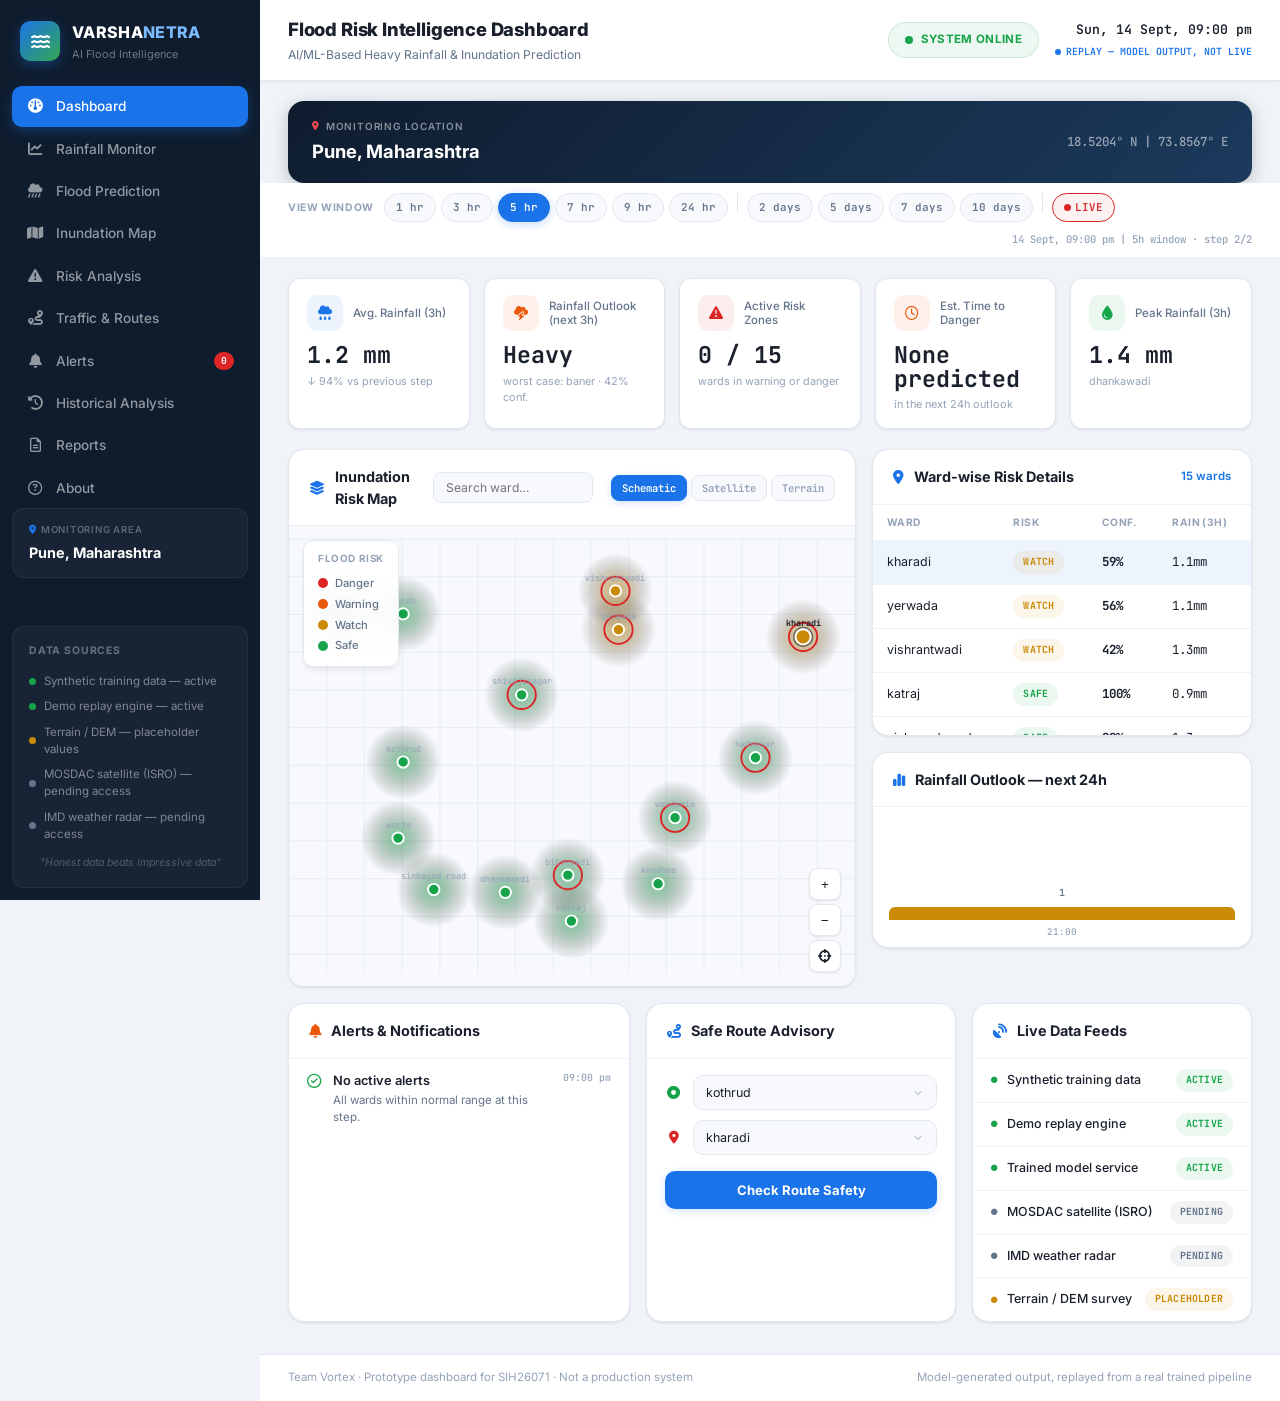
==== dashboard.html @ 1502c4e4 "Initial commit — Varshanetra full prototype - AI/ML flood prediction dashboard for Pune (15 wards) -" ====
<!DOCTYPE html>
<html lang="en">
<head>
<meta charset="UTF-8">
<meta name="viewport" content="width=device-width, initial-scale=1, viewport-fit=cover">
<meta name="description" content="Varshanetra - AI/ML-Based Heavy Rainfall & Inundation Prediction Dashboard for Pune, Maharashtra">
<title>Varshanetra — Flood Risk Intelligence Dashboard</title>
<link rel="preconnect" href="https://fonts.googleapis.com">
<link rel="preconnect" href="https://fonts.gstatic.com" crossorigin>
<link href="https://fonts.googleapis.com/css2?family=Inter:wght@300;400;500;600;700;800&family=JetBrains+Mono:wght@400;500;600;700&display=swap" rel="stylesheet">
<link rel="stylesheet" href="https://cdnjs.cloudflare.com/ajax/libs/font-awesome/6.5.1/css/all.min.css">
<style>
  :root{
    --bg:#F0F4F8;
    --sidebar-bg:#0F1C2E;
    --sidebar-hover:#162A43;
    --sidebar-active:#1A73E8;
    --panel:#FFFFFF;
    --panel-2:#F7F9FC;
    --border:#E2E8F0;
    --border-soft:#EDF2F7;
    --ink:#1A202C;
    --ink-soft:#64748B;
    --ink-dim:#94A3B8;
    --accent:#1A73E8;
    --accent-soft:rgba(26,115,232,.08);
    --accent-glow:rgba(26,115,232,.15);
    --red:#DC2626;
    --red-soft:rgba(220,38,38,.08);
    --orange:#EA580C;
    --orange-soft:rgba(234,88,12,.08);
    --yellow:#CA8A04;
    --yellow-soft:rgba(202,138,4,.08);
    --green:#16A34A;
    --green-soft:rgba(22,163,74,.08);
    --grey:#64748B;
    --grey-soft:rgba(100,116,139,.08);
    --mono:'JetBrains Mono', ui-monospace, monospace;
    --sans:'Inter', -apple-system, BlinkMacSystemFont, 'Segoe UI', sans-serif;
    --radius:12px;
    --radius-lg:16px;
    --shadow-sm:0 1px 3px rgba(0,0,0,.06), 0 1px 2px rgba(0,0,0,.04);
    --shadow:0 4px 6px -1px rgba(0,0,0,.07), 0 2px 4px -2px rgba(0,0,0,.05);
    --shadow-lg:0 10px 25px -3px rgba(0,0,0,.08), 0 4px 10px -4px rgba(0,0,0,.04);
    --transition:all .2s cubic-bezier(.4,0,.2,1);
  }

  *{box-sizing:border-box; margin:0; padding:0;}
  html,body{height:100%;}
  body{
    background:var(--bg); color:var(--ink); font-family:var(--sans);
    -webkit-font-smoothing:antialiased; -moz-osx-font-smoothing:grayscale;
    font-size:14px; line-height:1.5;
  }
  .mono{font-family:var(--mono);}
  a{color:inherit; text-decoration:none;}

  /* ========== LAYOUT ========== */
  .app{display:grid; grid-template-columns:260px 1fr; min-height:100vh;}
  @media(max-width:900px){.app{grid-template-columns:1fr;} #sidebar{display:none;}}

  /* ========== SIDEBAR ========== */
  #sidebar{
    background:var(--sidebar-bg);
    display:flex; flex-direction:column;
    position:sticky; top:0; height:100vh; overflow-y:auto;
    z-index:30;
  }
  #sidebar::-webkit-scrollbar{width:4px;}
  #sidebar::-webkit-scrollbar-thumb{background:rgba(255,255,255,.12); border-radius:4px;}

  .brand{
    display:flex; align-items:center; gap:12px;
    padding:20px 20px 24px;
  }
  .brand .logo{
    width:40px; height:40px; border-radius:10px;
    background:linear-gradient(135deg,#1A73E8 0%,#34A853 100%);
    display:flex; align-items:center; justify-content:center;
    color:#fff; font-size:17px; flex:none;
    box-shadow:0 4px 12px rgba(26,115,232,.35);
  }
  .brand .name{font-weight:800; font-size:1rem; letter-spacing:.02em; color:#fff; text-transform:uppercase;}
  .brand .name span{color:#7ABAFF;}
  .brand .tag{font-size:.68rem; color:rgba(255,255,255,.4); margin-top:2px; font-weight:400;}

  nav.sidenav{display:flex; flex-direction:column; gap:2px; padding:0 12px;}
  nav.sidenav a{
    display:flex; align-items:center; gap:12px;
    padding:10px 14px; border-radius:10px;
    color:rgba(255,255,255,.55); font-size:.85rem; font-weight:500;
    transition:var(--transition); position:relative;
  }
  nav.sidenav a i{width:18px; text-align:center; font-size:.9rem;}
  nav.sidenav a:hover{background:var(--sidebar-hover); color:rgba(255,255,255,.85);}
  nav.sidenav a.active{
    background:var(--sidebar-active); color:#fff;
    box-shadow:0 4px 12px rgba(26,115,232,.3);
  }
  nav.sidenav a .badge{
    margin-left:auto; background:var(--red); color:#fff; font-size:.6rem;
    font-family:var(--mono); font-weight:700;
    padding:2px 7px; border-radius:100px; min-width:20px; text-align:center;
  }

  .side-block{
    margin:auto 12px 12px; padding:16px;
    background:rgba(255,255,255,.04); border:1px solid rgba(255,255,255,.06);
    border-radius:var(--radius);
  }
  .side-block h4{font-size:.65rem; color:rgba(255,255,255,.35); font-weight:700; letter-spacing:.08em; text-transform:uppercase; margin-bottom:10px;}
  .src-row{display:flex; align-items:center; gap:8px; font-size:.72rem; color:rgba(255,255,255,.45); padding:4px 0;}
  .src-row .dot{width:7px; height:7px; border-radius:50%; flex:none;}
  .side-note{font-size:.66rem; color:rgba(255,255,255,.25); text-align:center; padding-top:8px; font-style:italic;}

  .side-location{
    margin:0 12px 16px; padding:14px 16px;
    background:rgba(255,255,255,.04); border:1px solid rgba(255,255,255,.06);
    border-radius:var(--radius);
  }
  .side-location .loc-label{font-size:.6rem; color:rgba(255,255,255,.3); font-weight:600; letter-spacing:.08em; text-transform:uppercase; margin-bottom:4px;}
  .side-location .loc-label i{margin-right:4px; color:var(--sidebar-active);}
  .side-location .loc-city{font-size:.9rem; font-weight:700; color:#fff;}

  /* ========== MAIN ========== */
  main{min-width:0; display:flex; flex-direction:column;}

  header.topbar{
    display:flex; align-items:center; gap:16px;
    padding:16px 28px; background:#fff;
    border-bottom:1px solid var(--border);
    position:sticky; top:0; z-index:20;
    box-shadow:0 1px 3px rgba(0,0,0,.03);
  }
  header.topbar .titles h1{
    font-size:1.15rem; font-weight:800; color:var(--ink);
    letter-spacing:-.01em;
  }
  header.topbar .titles p{font-size:.76rem; color:var(--ink-soft); margin-top:2px; font-weight:400;}
  header.topbar .spacer{flex:1;}

  .system-status{
    display:flex; align-items:center; gap:8px;
    padding:8px 16px; border-radius:100px;
    background:var(--green-soft); border:1px solid rgba(22,163,74,.15);
  }
  .system-status .dot{
    width:8px; height:8px; border-radius:50%; background:var(--green);
    animation:pulse-dot 2s ease-in-out infinite;
  }
  @keyframes pulse-dot{0%,100%{opacity:1; transform:scale(1);} 50%{opacity:.5; transform:scale(.8);}}
  .system-status span{font-size:.72rem; font-weight:700; color:var(--green); letter-spacing:.03em; text-transform:uppercase;}

  .clock-block{text-align:right;}
  .clock-block .date{font-family:var(--mono); font-weight:600; font-size:.82rem; color:var(--ink);}
  .clock-block .replay{
    display:inline-flex; align-items:center; gap:5px;
    font-family:var(--mono); font-size:.62rem;
    color:var(--accent); margin-top:3px; font-weight:600;
  }
  .clock-block .replay .dot{
    width:6px; height:6px; border-radius:50%;
    background:var(--accent); animation:blink 1.4s infinite;
  }
  @keyframes blink{50%{opacity:.25;}}

  /* ========== LOCATION BANNER ========== */
  .location-banner{
    margin:20px 28px 0;
    padding:18px 24px;
    background:linear-gradient(135deg,#0F1C2E 0%,#1B3A5C 100%);
    border-radius:var(--radius-lg);
    display:flex; align-items:center; justify-content:space-between;
    box-shadow:0 4px 16px rgba(15,28,46,.25);
  }
  .location-banner .loc-info .loc-label{
    font-size:.62rem; font-weight:600; color:rgba(255,255,255,.5);
    letter-spacing:.08em; text-transform:uppercase;
    display:flex; align-items:center; gap:6px; margin-bottom:4px;
  }
  .location-banner .loc-info .loc-label i{color:#EF4B4B; font-size:.55rem;}
  .location-banner .loc-city{font-size:1.15rem; font-weight:700; color:#fff;}
  .location-banner .coordinates{
    font-family:var(--mono); font-size:.78rem; font-weight:500;
    color:rgba(255,255,255,.55);
  }

  /* ========== TRANSPORT / TIMESPAN ========== */
  .transport{
    display:flex; align-items:center; gap:10px; flex-wrap:wrap;
    padding:10px 28px; background:#fff;
    border-bottom:1px solid var(--border-soft);
  }
  .ts-label{
    font-size:.65rem; font-weight:700; color:var(--ink-dim);
    text-transform:uppercase; letter-spacing:.06em; white-space:nowrap;
  }
  .ts-pills{
    display:flex; gap:5px; flex-wrap:wrap;
  }
  .ts-pill{
    font-family:var(--mono); font-size:.68rem; font-weight:600;
    padding:5px 11px; border-radius:100px;
    border:1px solid var(--border); background:var(--panel-2);
    color:var(--ink-soft); cursor:pointer; transition:var(--transition);
    white-space:nowrap; user-select:none;
  }
  .ts-pill:hover{border-color:var(--accent); color:var(--accent); background:var(--accent-soft);}
  .ts-pill.active{
    background:var(--accent); color:#fff; border-color:var(--accent);
    box-shadow:0 2px 8px rgba(26,115,232,.28);
  }
  .ts-pill.live-pill{
    border-color:#DC2626; color:#DC2626; background:rgba(220,38,38,.06);
  }
  .ts-pill.live-pill.active{
    background:#DC2626; color:#fff; border-color:#DC2626;
    box-shadow:0 2px 8px rgba(220,38,38,.3);
    animation: live-pulse-btn 1.6s ease-in-out infinite;
  }
  @keyframes live-pulse-btn{
    0%,100%{box-shadow:0 2px 8px rgba(220,38,38,.3);}
    50%{box-shadow:0 2px 16px rgba(220,38,38,.55);}
  }
  .live-dot{
    width:7px; height:7px; border-radius:50%; background:#DC2626;
    display:inline-block; margin-right:4px; flex:none;
    animation:live-blink 1.2s ease-in-out infinite;
  }
  @keyframes live-blink{0%,100%{opacity:1;} 50%{opacity:.3;}}
  .ts-divider{width:1px; height:20px; background:var(--border); flex:none; margin:0 4px;}
  .ts-timestamp{
    margin-left:auto; font-family:var(--mono); font-size:.66rem;
    color:var(--ink-dim); font-weight:500; white-space:nowrap;
  }
  .ts-live-badge{
    display:none; align-items:center; gap:5px;
    font-family:var(--mono); font-size:.64rem; font-weight:700;
    color:#DC2626; background:rgba(220,38,38,.08);
    border:1px solid rgba(220,38,38,.2); border-radius:100px;
    padding:3px 9px; margin-left:6px;
  }
  .ts-live-badge.show{display:flex;}

  /* ========== CONTENT ========== */
  .content{padding:20px 28px 32px;}

  /* ========== STAT CARDS ========== */
  .stats{display:grid; grid-template-columns:repeat(5,1fr); gap:14px; margin-bottom:20px;}
  @media(max-width:1200px){.stats{grid-template-columns:repeat(3,1fr);}}
  @media(max-width:640px){.stats{grid-template-columns:repeat(2,1fr);}}
  .stat-card{
    background:var(--panel); border:1px solid var(--border);
    border-radius:var(--radius); padding:16px 18px;
    box-shadow:var(--shadow-sm);
    transition:var(--transition);
  }
  .stat-card:hover{
    box-shadow:var(--shadow); transform:translateY(-2px);
    border-color:var(--accent-glow);
  }
  .stat-card .top{display:flex; align-items:center; gap:10px; margin-bottom:12px;}
  .stat-card .icon{
    width:36px; height:36px; border-radius:10px;
    display:flex; align-items:center; justify-content:center;
    font-size:.88rem; flex:none;
  }
  .stat-card .label{font-size:.72rem; color:var(--ink-soft); font-weight:500; line-height:1.3;}
  .stat-card .value{font-family:var(--mono); font-size:1.45rem; font-weight:700; line-height:1; color:var(--ink);}
  .stat-card .sub{font-size:.68rem; color:var(--ink-dim); margin-top:6px; font-weight:400;}
  .stat-card .badge{
    display:inline-block; font-family:var(--mono); font-size:.64rem; font-weight:700;
    padding:3px 8px; border-radius:100px; margin-top:7px;
  }

  /* ========== PANELS ========== */
  .panel{
    background:var(--panel); border:1px solid var(--border);
    border-radius:var(--radius-lg); overflow:hidden;
    box-shadow:var(--shadow-sm);
    transition:var(--transition);
  }
  .panel:hover{box-shadow:var(--shadow);}
  .panel-head{
    display:flex; align-items:center; gap:10px;
    padding:16px 20px; border-bottom:1px solid var(--border-soft);
  }
  .panel-head h3{margin:0; font-size:.9rem; font-weight:700; flex:1; color:var(--ink);}
  .panel-head .view-all{font-size:.72rem; color:var(--accent); font-weight:600; cursor:default;}
  .panel-head input.search{
    background:var(--panel-2); border:1px solid var(--border); border-radius:8px;
    color:var(--ink); font-size:.76rem; padding:7px 12px; width:160px;
    font-family:var(--sans); transition:var(--transition);
  }
  .panel-head input.search:focus{outline:none; border-color:var(--accent); box-shadow:0 0 0 3px var(--accent-glow);}
  .maptoggle{display:flex; gap:4px; margin-left:8px;}
  .maptoggle button{
    font-family:var(--mono); font-size:.66rem; font-weight:600;
    background:var(--panel-2); color:var(--ink-dim);
    border:1px solid var(--border); padding:5px 10px; border-radius:8px;
    cursor:default; transition:var(--transition);
  }
  .maptoggle button.active{background:var(--accent); color:#fff; border-color:var(--accent); box-shadow:0 2px 6px rgba(26,115,232,.2);}

  /* ========== MAP ========== */
  .maingrid{display:grid; grid-template-columns:1fr 380px; gap:16px; margin-bottom:16px;}
  @media(max-width:1000px){.maingrid{grid-template-columns:1fr;}}

  #mapWrap{position:relative; height:460px; background:var(--panel-2);}
  #mapSvg{width:100%; height:100%; display:block;}
  .legend{
    position:absolute; left:14px; top:14px;
    background:rgba(255,255,255,.92); backdrop-filter:blur(12px);
    border:1px solid var(--border); border-radius:10px; padding:10px 14px;
    box-shadow:var(--shadow);
  }
  .legend .lt{font-size:.62rem; color:var(--ink-dim); margin-bottom:7px; font-weight:700; letter-spacing:.06em; text-transform:uppercase;}
  .legend .li{display:flex; align-items:center; gap:7px; font-size:.7rem; color:var(--ink-soft); padding:2px 0; font-weight:500;}
  .legend .sw{width:10px; height:10px; border-radius:50%; flex:none;}
  .mapctrls{position:absolute; right:14px; bottom:14px; display:flex; flex-direction:column; gap:4px;}
  .mapctrls button{
    width:32px; height:32px; background:var(--panel); border:1px solid var(--border);
    color:var(--ink); border-radius:8px; cursor:pointer; font-size:.85rem;
    box-shadow:var(--shadow-sm); transition:var(--transition);
  }
  .mapctrls button:hover{border-color:var(--accent); color:var(--accent);}

  .ward-dot{cursor:pointer;}
  .ward-label{font-family:var(--mono); font-size:9px; fill:var(--ink-dim); pointer-events:none;}
  .ward-label.selected{fill:var(--ink); font-weight:700;}
  .pulse{animation:pulse-ring 1.7s ease-out infinite;}
  @keyframes pulse-ring{0%{opacity:.5; r:15;} 100%{opacity:0; r:28;}}
  .match-ring{fill:none; stroke:var(--ink); stroke-width:1.5; opacity:0;}
  .match-ring.show{opacity:.6;}

  /* ========== RIGHT COLUMN ========== */
  .rightcol{display:flex; flex-direction:column; gap:16px;}
  table.zones{width:100%; border-collapse:collapse; font-size:.78rem;}
  table.zones th{
    text-align:left; padding:10px 14px; font-size:.64rem; color:var(--ink-dim);
    font-weight:700; letter-spacing:.04em; text-transform:uppercase;
    border-bottom:1px solid var(--border-soft); position:sticky; top:0; background:var(--panel);
  }
  table.zones td{padding:10px 14px; border-bottom:1px solid var(--border-soft); vertical-align:middle;}
  table.zones tr:last-child td{border-bottom:none;}
  table.zones tr{cursor:pointer; transition:var(--transition);}
  table.zones tr:hover td{background:var(--panel-2);}
  table.zones tr.selected td{background:var(--accent-soft);}
  .zones-scroll{max-height:230px; overflow-y:auto;}
  .risk-pct{font-family:var(--mono); font-weight:700;}
  .status-badge{
    font-family:var(--mono); font-size:.62rem; font-weight:700;
    padding:4px 10px; border-radius:100px; display:inline-block;
    text-transform:uppercase; letter-spacing:.02em;
  }

  /* ========== BAR CHART ========== */
  .bars{display:flex; align-items:flex-end; gap:10px; height:140px; padding:16px 16px 8px;}
  .bar-col{flex:1; display:flex; flex-direction:column; align-items:center; gap:6px; height:100%; justify-content:flex-end;}
  .bar-col .val{font-family:var(--mono); font-size:.62rem; color:var(--ink-soft); font-weight:600;}
  .bar-col .bar{width:100%; border-radius:6px 6px 0 0; min-height:4px; transition:height .4s cubic-bezier(.4,0,.2,1);}
  .bar-col .t{font-family:var(--mono); font-size:.58rem; color:var(--ink-dim); font-weight:500;}

  /* ========== BOTTOM GRID ========== */
  .bottomgrid{display:grid; grid-template-columns:1.1fr 1fr 0.9fr; gap:16px;}
  @media(max-width:1000px){.bottomgrid{grid-template-columns:1fr;}}

  .alert-item{
    display:flex; gap:12px; padding:12px 18px;
    border-bottom:1px solid var(--border-soft);
    transition:var(--transition);
  }
  .alert-item:last-child{border-bottom:none;}
  .alert-item:hover{background:var(--panel-2);}
  .alert-item i{margin-top:3px; font-size:.9rem;}
  .alert-item .txt b{display:block; font-size:.8rem; margin-bottom:2px; font-weight:600; color:var(--ink);}
  .alert-item .txt p{margin:0; font-size:.72rem; color:var(--ink-soft);}
  .alert-item .time{margin-left:auto; font-family:var(--mono); font-size:.62rem; color:var(--ink-dim); white-space:nowrap; font-weight:500;}

  .route-body{padding:16px 18px;}
  .route-row{display:flex; align-items:center; gap:10px; margin-bottom:10px;}
  .route-row i{width:18px; text-align:center; font-size:.82rem;}
  .route-row select{
    flex:1; background:var(--panel-2); border:1px solid var(--border);
    color:var(--ink); padding:9px 12px; border-radius:10px; font-size:.78rem;
    font-family:var(--sans); transition:var(--transition);
    appearance:none; cursor:pointer;
    background-image:url("data:image/svg+xml,%3Csvg xmlns='http://www.w3.org/2000/svg' width='12' height='12' viewBox='0 0 24 24' fill='none' stroke='%2394A3B8' stroke-width='2' stroke-linecap='round' stroke-linejoin='round'%3E%3Cpath d='M6 9l6 6 6-6'/%3E%3C/svg%3E");
    background-repeat:no-repeat; background-position:right 12px center;
    padding-right:32px;
  }
  .route-row select:focus{outline:none; border-color:var(--accent); box-shadow:0 0 0 3px var(--accent-glow);}

  #routeBtn, #routeBtn2{
    width:100%; background:var(--accent); border:none; color:#fff;
    font-weight:700; font-size:.82rem; font-family:var(--sans);
    padding:11px; border-radius:10px; cursor:pointer; margin-top:6px;
    transition:var(--transition);
    box-shadow:0 2px 8px rgba(26,115,232,.2);
  }
  #routeBtn:hover, #routeBtn2:hover{filter:brightness(1.08); transform:translateY(-1px); box-shadow:0 4px 12px rgba(26,115,232,.3);}
  #routeResult, #routeResult2{
    margin-top:12px; font-size:.74rem; color:var(--ink-soft);
    background:var(--panel-2); border:1px solid var(--border-soft);
    border-radius:10px; padding:12px 14px; line-height:1.6; display:none;
  }

  .feed-row{
    display:flex; align-items:center; gap:10px;
    padding:10px 18px; border-bottom:1px solid var(--border-soft);
    font-size:.78rem; transition:var(--transition);
  }
  .feed-row:last-child{border-bottom:none;}
  .feed-row:hover{background:var(--panel-2);}
  .feed-row .name{flex:1; font-weight:500; color:var(--ink);}
  .feed-status{
    font-family:var(--mono); font-size:.62rem; font-weight:700;
    padding:4px 10px; border-radius:100px; text-transform:uppercase;
    letter-spacing:.02em;
  }

  /* ========== FOOTER ========== */
  footer{
    padding:14px 28px; border-top:1px solid var(--border);
    font-size:.72rem; color:var(--ink-dim); background:#fff;
    display:flex; justify-content:space-between; flex-wrap:wrap; gap:8px;
    font-weight:400;
  }

  /* ========== PRINT ========== */
  @media print{
    #sidebar, header.topbar, .transport, footer, .location-banner{display:none !important;}
    .app{display:block;}
    .view{display:none !important;}
    #view-reports{display:block !important;}
    body{background:#fff; color:#000;}
    .panel{box-shadow:none; border:1px solid #ddd;}
  }

  /* ========== SCROLLBAR ========== */
  ::-webkit-scrollbar{width:6px; height:6px;}
  ::-webkit-scrollbar-track{background:transparent;}
  ::-webkit-scrollbar-thumb{background:var(--border); border-radius:3px;}
  ::-webkit-scrollbar-thumb:hover{background:var(--ink-dim);}

  /* ========== ANIMATIONS ========== */
  @keyframes fadeIn{from{opacity:0; transform:translateY(8px);} to{opacity:1; transform:translateY(0);}}
  .view{animation:fadeIn .3s ease-out;}
</style>
</head>
<body>

<div class="app">
  <aside id="sidebar">
    <div class="brand">
      <div class="logo"><i class="fa-solid fa-water"></i></div>
      <div>
        <div class="name">VARSHA<span>NETRA</span></div>
        <div class="tag">AI Flood Intelligence</div>
      </div>
    </div>

    <nav class="sidenav" id="sidenav">
      <a class="active" href="#" data-view="dashboard"><i class="fa-solid fa-gauge"></i>Dashboard</a>
      <a href="#" data-view="realtime"><i class="fa-solid fa-chart-line"></i>Rainfall Monitor</a>
      <a href="#" data-view="forecast"><i class="fa-solid fa-cloud-showers-heavy"></i>Flood Prediction</a>
      <a href="#" data-view="map"><i class="fa-solid fa-map"></i>Inundation Map</a>
      <a href="#" data-view="risk"><i class="fa-solid fa-triangle-exclamation"></i>Risk Analysis</a>
      <a href="#" data-view="routes"><i class="fa-solid fa-route"></i>Traffic & Routes</a>
      <a href="#" data-view="alerts"><i class="fa-solid fa-bell"></i>Alerts<span class="badge" id="navAlertCount">0</span></a>
      <a href="#" data-view="historical"><i class="fa-solid fa-clock-rotate-left"></i>Historical Analysis</a>
      <a href="#" data-view="reports"><i class="fa-regular fa-file-lines"></i>Reports</a>
      <a href="#" data-view="about"><i class="fa-regular fa-circle-question"></i>About</a>
    </nav>

    <div class="side-location">
      <div class="loc-label"><i class="fa-solid fa-location-dot"></i>Monitoring Area</div>
      <div class="loc-city">Pune, Maharashtra</div>
    </div>

    <div class="side-block">
      <h4>Data Sources</h4>
      <div class="src-row"><span class="dot" style="background:var(--green)"></span>Synthetic training data — active</div>
      <div class="src-row"><span class="dot" style="background:var(--green)"></span>Demo replay engine — active</div>
      <div class="src-row"><span class="dot" style="background:var(--yellow)"></span>Terrain / DEM — placeholder values</div>
      <div class="src-row"><span class="dot" style="background:var(--grey)"></span>MOSDAC satellite (ISRO) — pending access</div>
      <div class="src-row"><span class="dot" style="background:var(--grey)"></span>IMD weather radar — pending access</div>
      <div class="side-note">"Honest data beats impressive data"</div>
    </div>
  </aside>

  <main>
    <header class="topbar">
      <div class="titles">
        <h1>Flood Risk Intelligence Dashboard</h1>
        <p>AI/ML-Based Heavy Rainfall & Inundation Prediction</p>
      </div>
      <div class="spacer"></div>
      <div class="system-status">
        <div class="dot"></div>
        <span>System Online</span>
      </div>
      <div class="clock-block">
        <div class="date mono" id="clockDate">—</div>
        <div class="replay"><span class="dot"></span>REPLAY — MODEL OUTPUT, NOT LIVE</div>
      </div>
    </header>

    <div class="location-banner">
      <div class="loc-info">
        <div class="loc-label"><i class="fa-solid fa-location-dot"></i>Monitoring Location</div>
        <div class="loc-city">Pune, Maharashtra</div>
      </div>
      <div class="coordinates">18.5204° N  |  73.8567° E</div>
    </div>

    <div class="transport">
      <span class="ts-label">View Window</span>
      <div class="ts-pills">
        <span class="ts-pill" data-span="1h">1 hr</span>
        <span class="ts-pill" data-span="3h">3 hr</span>
        <span class="ts-pill active" data-span="5h">5 hr</span>
        <span class="ts-pill" data-span="7h">7 hr</span>
        <span class="ts-pill" data-span="9h">9 hr</span>
        <span class="ts-pill" data-span="24h">24 hr</span>
        <span class="ts-divider"></span>
        <span class="ts-pill" data-span="2d">2 days</span>
        <span class="ts-pill" data-span="5d">5 days</span>
        <span class="ts-pill" data-span="7d">7 days</span>
        <span class="ts-pill" data-span="10d">10 days</span>
        <span class="ts-divider"></span>
        <span class="ts-pill live-pill" data-span="live"><span class="live-dot"></span>LIVE</span>
      </div>
      <span class="ts-live-badge" id="liveBadge"><span class="live-dot"></span>LIVE</span>
      <span class="ts-timestamp" id="stepLabel">—</span>
    </div>

    <div class="content">

      <div class="view" id="view-dashboard">
      <div class="stats" id="statCards"></div>

      <div class="maingrid">
        <div class="panel">
          <div class="panel-head">
            <i class="fa-solid fa-layer-group" style="color:var(--accent)"></i>
            <h3>Inundation Risk Map</h3>
            <input class="search" id="wardSearch" placeholder="Search ward…">
            <div class="maptoggle">
              <button class="active">Schematic</button>
              <button title="Needs live map tiles — not available offline">Satellite</button>
              <button title="Needs live map tiles — not available offline">Terrain</button>
            </div>
          </div>
          <div id="mapWrap">
            <svg id="mapSvg" viewBox="0 0 600 460" xmlns="http://www.w3.org/2000/svg"></svg>
            <div class="legend">
              <div class="lt">Flood Risk</div>
              <div class="li"><span class="sw" style="background:var(--red)"></span>Danger</div>
              <div class="li"><span class="sw" style="background:var(--orange)"></span>Warning</div>
              <div class="li"><span class="sw" style="background:var(--yellow)"></span>Watch</div>
              <div class="li"><span class="sw" style="background:var(--green)"></span>Safe</div>
            </div>
            <div class="mapctrls">
              <button id="zoomIn">+</button>
              <button id="zoomOut">−</button>
              <button id="zoomReset"><i class="fa-solid fa-crosshairs"></i></button>
            </div>
          </div>
        </div>

        <div class="rightcol">
          <div class="panel">
            <div class="panel-head">
              <i class="fa-solid fa-location-dot" style="color:var(--accent)"></i>
              <h3>Ward-wise Risk Details</h3>
              <span class="view-all">15 wards</span>
            </div>
            <div class="zones-scroll">
              <table class="zones">
                <thead><tr><th>Ward</th><th>Risk</th><th>Conf.</th><th>Rain (3h)</th></tr></thead>
                <tbody id="zoneRows"></tbody>
              </table>
            </div>
          </div>

          <div class="panel">
            <div class="panel-head">
              <i class="fa-solid fa-chart-simple" style="color:var(--accent)"></i>
              <h3>Rainfall Outlook — next 24h</h3>
            </div>
            <div class="bars" id="barsChart"></div>
          </div>
        </div>
      </div>

      <div class="bottomgrid">
        <div class="panel">
          <div class="panel-head">
            <i class="fa-solid fa-bell" style="color:var(--orange)"></i>
            <h3>Alerts & Notifications</h3>
          </div>
          <div id="alertsList"></div>
        </div>

        <div class="panel">
          <div class="panel-head">
            <i class="fa-solid fa-route" style="color:var(--accent)"></i>
            <h3>Safe Route Advisory</h3>
          </div>
          <div class="route-body">
            <div class="route-row"><i class="fa-solid fa-circle-dot" style="color:var(--green)"></i><select id="fromWard"></select></div>
            <div class="route-row"><i class="fa-solid fa-location-dot" style="color:var(--red)"></i><select id="toWard"></select></div>
            <button id="routeBtn" type="button">Check Route Safety</button>
            <div id="routeResult"></div>
          </div>
        </div>

        <div class="panel">
          <div class="panel-head">
            <i class="fa-solid fa-satellite-dish" style="color:var(--accent)"></i>
            <h3>Live Data Feeds</h3>
          </div>
          <div id="feedsList"></div>
        </div>
      </div>
      </div><!-- /view-dashboard -->

      <div class="view" id="view-realtime" style="display:none">
        <div class="panel">
          <div class="panel-head"><i class="fa-solid fa-chart-line" style="color:var(--accent)"></i><h3>Real-time Data Feed — all wards, current step</h3></div>
          <div class="zones-scroll" style="max-height:none">
            <table class="zones" id="realtimeTable">
              <thead><tr>
                <th>Ward</th><th>Rain (3h)</th><th>Rain outlook</th><th>Conf.</th>
                <th>Flood risk</th><th>Conf.</th><th>Elev. (m)</th><th>Slope (°)</th><th>Drainage</th><th>Dist. river (km)</th>
              </tr></thead>
              <tbody id="realtimeRows"></tbody>
            </table>
          </div>
        </div>

        <!-- ===== FLOOD RISK LEGEND ===== -->
        <div class="panel" style="margin-top:16px;">
          <div class="panel-head">
            <i class="fa-solid fa-circle-info" style="color:var(--accent)"></i>
            <h3>Flood Risk Level Guide</h3>
            <span style="margin-left:auto; font-size:.7rem; color:var(--ink-dim); font-weight:400;">What each status means &amp; what action to take</span>
          </div>
          <div style="display:grid; grid-template-columns:repeat(auto-fill,minmax(220px,1fr)); gap:0; border-top:1px solid var(--border-soft);">

            <!-- SAFE -->
            <div style="padding:18px 20px; border-right:1px solid var(--border-soft); border-bottom:1px solid var(--border-soft); position:relative; overflow:hidden;">
              <div style="position:absolute;top:0;left:0;width:4px;height:100%;background:#16A34A;"></div>
              <div style="display:flex;align-items:center;gap:10px;margin-bottom:10px;">
                <div style="width:36px;height:36px;border-radius:10px;background:rgba(22,163,74,.1);display:flex;align-items:center;justify-content:center;flex:none;">
                  <i class="fa-solid fa-shield-halved" style="color:#16A34A;font-size:.9rem;"></i>
                </div>
                <span class="status-badge" style="background:rgba(22,163,74,.12);color:#16A34A;font-size:.72rem;">SAFE</span>
              </div>
              <div style="font-size:.82rem;font-weight:700;color:var(--ink);margin-bottom:5px;">No Flood Risk</div>
              <div style="font-size:.74rem;color:var(--ink-soft);line-height:1.6;margin-bottom:8px;">Rainfall within normal limits. Soil drainage and river levels stable. No inundation expected in this ward.</div>
              <div style="font-size:.7rem;font-weight:600;color:#16A34A;"><i class="fa-solid fa-check-circle" style="margin-right:4px;"></i>No action needed — monitor conditions normally.</div>
            </div>

            <!-- WATCH -->
            <div style="padding:18px 20px; border-right:1px solid var(--border-soft); border-bottom:1px solid var(--border-soft); position:relative; overflow:hidden;">
              <div style="position:absolute;top:0;left:0;width:4px;height:100%;background:#CA8A04;"></div>
              <div style="display:flex;align-items:center;gap:10px;margin-bottom:10px;">
                <div style="width:36px;height:36px;border-radius:10px;background:rgba(202,138,4,.1);display:flex;align-items:center;justify-content:center;flex:none;">
                  <i class="fa-solid fa-eye" style="color:#CA8A04;font-size:.9rem;"></i>
                </div>
                <span class="status-badge" style="background:rgba(202,138,4,.12);color:#CA8A04;font-size:.72rem;">WATCH</span>
              </div>
              <div style="font-size:.82rem;font-weight:700;color:var(--ink);margin-bottom:5px;">Elevated Monitoring</div>
              <div style="font-size:.74rem;color:var(--ink-soft);line-height:1.6;margin-bottom:8px;">Rainfall rising above seasonal norms. Low-lying areas or wards near rivers may see surface waterlogging if rain continues.</div>
              <div style="font-size:.7rem;font-weight:600;color:#CA8A04;"><i class="fa-solid fa-binoculars" style="margin-right:4px;"></i>Stay alert — avoid travel near streams or drains.</div>
            </div>

            <!-- WARNING -->
            <div style="padding:18px 20px; border-right:1px solid var(--border-soft); border-bottom:1px solid var(--border-soft); position:relative; overflow:hidden;">
              <div style="position:absolute;top:0;left:0;width:4px;height:100%;background:#EA580C;"></div>
              <div style="display:flex;align-items:center;gap:10px;margin-bottom:10px;">
                <div style="width:36px;height:36px;border-radius:10px;background:rgba(234,88,12,.1);display:flex;align-items:center;justify-content:center;flex:none;">
                  <i class="fa-solid fa-triangle-exclamation" style="color:#EA580C;font-size:.9rem;"></i>
                </div>
                <span class="status-badge" style="background:rgba(234,88,12,.12);color:#EA580C;font-size:.72rem;">WARNING</span>
              </div>
              <div style="font-size:.82rem;font-weight:700;color:var(--ink);margin-bottom:5px;">High Flood Probability</div>
              <div style="font-size:.74rem;color:var(--ink-soft);line-height:1.6;margin-bottom:8px;">Model predicts significant inundation risk. Drainage likely overwhelmed. Roads and ground-floor structures could flood within hours.</div>
              <div style="font-size:.7rem;font-weight:600;color:#EA580C;"><i class="fa-solid fa-person-running" style="margin-right:4px;"></i>Take precautions — move vehicles, avoid flood-prone roads.</div>
            </div>

            <!-- DANGER -->
            <div style="padding:18px 20px; border-bottom:1px solid var(--border-soft); position:relative; overflow:hidden;">
              <div style="position:absolute;top:0;left:0;width:4px;height:100%;background:#DC2626;"></div>
              <div style="display:flex;align-items:center;gap:10px;margin-bottom:10px;">
                <div style="width:36px;height:36px;border-radius:10px;background:rgba(220,38,38,.1);display:flex;align-items:center;justify-content:center;flex:none;">
                  <i class="fa-solid fa-circle-radiation" style="color:#DC2626;font-size:.9rem;"></i>
                </div>
                <span class="status-badge" style="background:rgba(220,38,38,.12);color:#DC2626;font-size:.72rem;">DANGER</span>
              </div>
              <div style="font-size:.82rem;font-weight:700;color:var(--ink);margin-bottom:5px;">Severe Inundation Imminent</div>
              <div style="font-size:.74rem;color:var(--ink-soft);line-height:1.6;margin-bottom:8px;">Critical flood risk detected. Major inundation predicted. Life and property at immediate risk. Emergency response activation recommended.</div>
              <div style="font-size:.7rem;font-weight:600;color:#DC2626;"><i class="fa-solid fa-siren-on" style="margin-right:4px;"></i>Evacuate low-lying areas — follow NDRF / civic authority guidance.</div>
            </div>

          </div>
          <div style="padding:12px 20px;background:var(--panel-2);border-top:1px solid var(--border-soft);display:flex;align-items:flex-start;gap:10px;font-size:.71rem;color:var(--ink-dim);">
            <i class="fa-solid fa-robot" style="color:var(--accent);font-size:.85rem;margin-top:2px;flex:none;"></i>
            <span><b style="color:var(--ink-soft);">Risk levels are AI/ML model predictions</b> trained on synthetic rainfall + terrain data for Pune's 15 wards. Confidence scores (%) indicate model certainty. Approximate thresholds: <b style="color:#16A34A;">Safe</b> &lt;15 mm/3h &nbsp;·&nbsp; <b style="color:#CA8A04;">Watch</b> 15–35 mm &nbsp;·&nbsp; <b style="color:#EA580C;">Warning</b> 35–65 mm &nbsp;·&nbsp; <b style="color:#DC2626;">Danger</b> &gt;65 mm accumulated rainfall in the 3-hour window.</span>
          </div>
        </div>
        <!-- ===== /FLOOD RISK LEGEND ===== -->

      </div><!-- /view-realtime -->


      <div class="view" id="view-forecast" style="display:none">
        <div class="panel">
          <div class="panel-head"><i class="fa-solid fa-cloud-showers-heavy" style="color:var(--accent)"></i><h3>Rainfall Forecast — full 10-day replay window, all wards</h3></div>
          <div id="forecastGrid" style="display:grid; grid-template-columns:repeat(auto-fill,minmax(200px,1fr)); gap:1px; background:var(--border-soft)"></div>
        </div>
      </div>

      <div class="view" id="view-map" style="display:none">
        <div class="panel">
          <div class="panel-head">
            <i class="fa-solid fa-map" style="color:var(--accent)"></i><h3>Inundation Map — full view</h3>
            <div class="maptoggle">
              <button class="active" id="mapModeRisk">Current Risk</button>
              <button id="mapModeVuln">Terrain Vulnerability</button>
            </div>
          </div>
          <div id="mapWrap2" style="position:relative; height:560px; background:var(--panel-2)">
            <svg id="mapSvg2" viewBox="0 0 600 460" xmlns="http://www.w3.org/2000/svg"></svg>
            <div class="legend" id="legend2">
              <div class="lt">Flood Risk</div>
              <div class="li"><span class="sw" style="background:var(--red)"></span>Danger</div>
              <div class="li"><span class="sw" style="background:var(--orange)"></span>Warning</div>
              <div class="li"><span class="sw" style="background:var(--yellow)"></span>Watch</div>
              <div class="li"><span class="sw" style="background:var(--green)"></span>Safe</div>
            </div>
          </div>
        </div>
      </div>

      <div class="view" id="view-risk" style="display:none">
        <div class="maingrid" style="grid-template-columns:1fr 1fr">
          <div class="panel">
            <div class="panel-head"><i class="fa-solid fa-gauge-high" style="color:var(--accent)"></i><h3>Model Performance</h3></div>
            <div style="padding:16px"><table class="zones" id="metricsTable"></table></div>
          </div>
          <div class="panel">
            <div class="panel-head"><i class="fa-solid fa-flask" style="color:var(--accent)"></i><h3>Ablation Study — raw vs. engineered features</h3></div>
            <div style="padding:16px; font-size:.8rem; color:var(--ink-soft); line-height:1.7" id="ablationBox"></div>
          </div>
        </div>
        <div class="panel" style="margin-top:16px">
          <div class="panel-head"><i class="fa-solid fa-chart-bar" style="color:var(--accent)"></i><h3>Feature Importance (Random Forest, flood-risk model)</h3></div>
          <div style="padding:18px" id="importanceChart"></div>
        </div>
      </div>

      <div class="view" id="view-routes" style="display:none">
        <div class="maingrid" style="grid-template-columns:1fr 380px">
          <div class="panel">
            <div class="panel-head"><i class="fa-solid fa-list-ol" style="color:var(--accent)"></i><h3>Wards ranked by current risk</h3></div>
            <table class="zones" id="routeRankTable">
              <thead><tr><th>#</th><th>Ward</th><th>Risk</th><th>Conf.</th></tr></thead>
              <tbody id="routeRankRows"></tbody>
            </table>
          </div>
          <div class="panel">
            <div class="panel-head"><i class="fa-solid fa-route" style="color:var(--accent)"></i><h3>Route Safety Advisory</h3></div>
            <div class="route-body">
              <div class="route-row"><i class="fa-solid fa-circle-dot" style="color:var(--green)"></i><select id="fromWard2"></select></div>
              <div class="route-row"><i class="fa-solid fa-location-dot" style="color:var(--red)"></i><select id="toWard2"></select></div>
              <button id="routeBtn2" type="button">Check Route Safety</button>
              <div id="routeResult2"></div>
            </div>
          </div>
        </div>
      </div>

      <div class="view" id="view-alerts" style="display:none">
        <div class="panel">
          <div class="panel-head"><i class="fa-solid fa-bell" style="color:var(--orange)"></i><h3>Full Alert Log — entire replay window</h3><span class="view-all" id="alertLogCount"></span></div>
          <div id="fullAlertsList" style="max-height:520px; overflow-y:auto"></div>
        </div>
      </div>

      <div class="view" id="view-historical" style="display:none">
        <div class="maingrid" style="grid-template-columns:1.3fr 1fr">
          <div class="panel">
            <div class="panel-head"><i class="fa-solid fa-clock-rotate-left" style="color:var(--accent)"></i><h3>Ward flood-risk frequency — full training data (3 monsoon seasons)</h3></div>
            <div style="padding:18px" id="historicalChart"></div>
          </div>
          <div class="panel">
            <div class="panel-head"><i class="fa-solid fa-database" style="color:var(--accent)"></i><h3>Training data summary</h3></div>
            <div style="padding:16px; font-size:.8rem; color:var(--ink-soft); line-height:1.9" id="historicalStats"></div>
          </div>
        </div>
      </div>

      <div class="view" id="view-reports" style="display:none">
        <div class="panel" id="reportPanel">
          <div class="panel-head">
            <i class="fa-regular fa-file-lines" style="color:var(--accent)"></i><h3>Project Report Summary</h3>
            <button onclick="window.print()" style="font-family:var(--sans); font-size:.72rem; font-weight:600; background:var(--accent); color:#fff; border:none; padding:7px 14px; border-radius:8px; cursor:pointer; transition:var(--transition)">
              <i class="fa-solid fa-print"></i> Print / Save PDF
            </button>
          </div>
          <div style="padding:20px; font-size:.84rem; line-height:1.8; color:var(--ink-soft)" id="reportBody"></div>
        </div>
      </div>

      <div class="view" id="view-about" style="display:none">
        <div class="panel">
          <div class="panel-head"><i class="fa-regular fa-circle-question" style="color:var(--accent)"></i><h3>About Varshanetra</h3></div>
          <div style="padding:20px; font-size:.84rem; line-height:1.85; color:var(--ink-soft)">
            <p><b style="color:var(--ink)">Team Vortex</b> · Problem Statement SIH26071 · Theme: Disaster Management · Smart India Hackathon 2026</p>
            <p><b style="color:var(--ink)">What it does:</b> predicts short-horizon rainfall severity and ward-level flood risk for Pune from rainfall history and terrain, and surfaces which factors are driving each prediction.</p>
            <p><b style="color:var(--ink)">Tech stack:</b> Python, scikit-learn (Random Forest), gradient-boosted trees (XGBoost, or a sklearn fallback where unavailable), permutation-importance/SHAP-style explainability, FastAPI backend, PostgreSQL+PostGIS design target, React/Leaflet-class frontend.</p>
            <p><b style="color:var(--ink)">Current status, plainly:</b> trained and evaluated on a physically-motivated synthetic dataset, not yet on real IMD/MOSDAC history — that access is pending. Terrain values per ward are plausible placeholders, not a real DEM extract. Every view in this dashboard is running genuine model output; none of the numbers are hand-typed, but the data feeding the model is not yet the real thing.</p>
            <p><b style="color:var(--ink)">This dashboard:</b> replays a real trained model across a fixed demo window rather than a live feed, since a live MOSDAC/IMD connection isn't available yet. Swapping in a live feed later only touches one function — see the project README.</p>
          </div>
        </div>
      </div>

    </div>

    <footer>
      <span>Team Vortex · Prototype dashboard for SIH26071 · Not a production system</span>
      <span>Model-generated output, replayed from a real trained pipeline</span>
    </footer>
  </main>
</div>

<script>
const RAW = {"generated_window": {"start": "2025-09-05 00:00:00", "end": "2025-09-14 21:00:00"}, "wards": [{"ward": "kothrud", "lat": 18.5074, "lon": 73.8077, "elevation_m": 585, "slope_deg": 3.2, "dist_river_km": 2.8, "drainage_quality": 0.62}, {"ward": "shivajinagar", "lat": 18.5308, "lon": 73.8475, "elevation_m": 561, "slope_deg": 1.1, "dist_river_km": 0.6, "drainage_quality": 0.55}, {"ward": "hadapsar", "lat": 18.5089, "lon": 73.926, "elevation_m": 552, "slope_deg": 0.8, "dist_river_km": 1.4, "drainage_quality": 0.41}, {"ward": "kondhwa", "lat": 18.465, "lon": 73.8933, "elevation_m": 570, "slope_deg": 1.6, "dist_river_km": 2.1, "drainage_quality": 0.48}, {"ward": "yerwada", "lat": 18.5535, "lon": 73.88, "elevation_m": 549, "slope_deg": 0.6, "dist_river_km": 0.3, "drainage_quality": 0.58}, {"ward": "aundh", "lat": 18.559, "lon": 73.8077, "elevation_m": 564, "slope_deg": 1.9, "dist_river_km": 1.8, "drainage_quality": 0.66}, {"ward": "baner", "lat": 18.559, "lon": 73.7868, "elevation_m": 592, "slope_deg": 2.7, "dist_river_km": 3.4, "drainage_quality": 0.7}, {"ward": "katraj", "lat": 18.452, "lon": 73.8642, "elevation_m": 611, "slope_deg": 4.1, "dist_river_km": 4.6, "drainage_quality": 0.57}, {"ward": "warje", "lat": 18.4809, "lon": 73.806, "elevation_m": 578, "slope_deg": 2.4, "dist_river_km": 1.1, "drainage_quality": 0.51}, {"ward": "dhankawadi", "lat": 18.462, "lon": 73.842, "elevation_m": 596, "slope_deg": 3.0, "dist_river_km": 3.0, "drainage_quality": 0.53}, {"ward": "bibvewadi", "lat": 18.468, "lon": 73.863, "elevation_m": 567, "slope_deg": 1.3, "dist_river_km": 2.4, "drainage_quality": 0.39}, {"ward": "wanowrie", "lat": 18.488, "lon": 73.899, "elevation_m": 558, "slope_deg": 1.0, "dist_river_km": 1.9, "drainage_quality": 0.44}, {"ward": "vishrantwadi", "lat": 18.567, "lon": 73.879, "elevation_m": 545, "slope_deg": 0.5, "dist_river_km": 0.4, "drainage_quality": 0.35}, {"ward": "sinhagad_road", "lat": 18.463, "lon": 73.818, "elevation_m": 602, "slope_deg": 3.6, "dist_river_km": 3.9, "drainage_quality": 0.6}, {"ward": "kharadi", "lat": 18.551, "lon": 73.942, "elevation_m": 540, "slope_deg": 0.4, "dist_river_km": 0.2, "drainage_quality": 0.32}], "predictions": [{"ward": "kothrud", "timestamp": "2025-09-05T00:00:00", "rain_mm_actual": 26.3, "rainfall_category": "heavy", "rainfall_confidence": 0.514, "flood_risk": "safe", "flood_confidence": 0.938, "actual_flood_label": "safe", "why": [{"feature": "runoff_pressure", "effect": "raises"}, {"feature": "river_pressure", "effect": "raises"}, {"feature": "rain24_anomaly", "effect": "lowers"}]}, {"ward": "kothrud", "timestamp": "2025-09-05T03:00:00", "rain_mm_actual": 7.5, "rainfall_category": "heavy", "rainfall_confidence": 0.773, "flood_risk": "safe", "flood_confidence": 0.924, "actual_flood_label": "safe", "why": [{"feature": "rain24_anomaly", "effect": "lowers"}, {"feature": "river_pressure", "effect": "raises"}, {"feature": "runoff_pressure", "effect": "raises"}]}, {"ward": "kothrud", "timestamp": "2025-09-05T06:00:00", "rain_mm_actual": 40.6, "rainfall_category": "extreme", "rainfall_confidence": 0.362, "flood_risk": "safe", "flood_confidence": 0.69, "actual_flood_label": "watch", "why": [{"feature": "river_pressure", "effect": "raises"}, {"feature": "rain24_anomaly", "effect": "lowers"}, {"feature": "rain_3h", "effect": "lowers"}]}, {"ward": "kothrud", "timestamp": "2025-09-05T09:00:00", "rain_mm_actual": 18.9, "rainfall_category": "extreme", "rainfall_confidence": 0.64, "flood_risk": "watch", "flood_confidence": 0.611, "actual_flood_label": "watch", "why": [{"feature": "runoff_pressure", "effect": "raises"}, {"feature": "rain24_anomaly", "effect": "lowers"}, {"feature": "river_pressure", "effect": "raises"}]}, {"ward": "kothrud", "timestamp": "2025-09-05T12:00:00", "rain_mm_actual": 2.7, "rainfall_category": "heavy", "rainfall_confidence": 0.638, "flood_risk": "safe", "flood_confidence": 0.949, "actual_flood_label": "safe", "why": [{"feature": "runoff_pressure", "effect": "raises"}, {"feature": "rain24_anomaly", "effect": "lowers"}, {"feature": "river_pressure", "effect": "raises"}]}, {"ward": "kothrud", "timestamp": "2025-09-05T15:00:00", "rain_mm_actual": 0.0, "rainfall_category": "light", "rainfall_confidence": 0.605, "flood_risk": "safe", "flood_confidence": 0.877, "actual_flood_label": "safe", "why": [{"feature": "runoff_pressure", "effect": "raises"}, {"feature": "rain24_anomaly", "effect": "lowers"}, {"feature": "river_pressure", "effect": "raises"}]}, {"ward": "kothrud", "timestamp": "2025-09-05T18:00:00", "rain_mm_actual": 0.0, "rainfall_category": "light", "rainfall_confidence": 0.562, "flood_risk": "safe", "flood_confidence": 0.981, "actual_flood_label": "safe", "why": [{"feature": "runoff_pressure", "effect": "raises"}, {"feature": "river_pressure", "effect": "raises"}, {"feature": "elevation_m", "effect": "raises"}]}, {"ward": "kothrud", "timestamp": "2025-09-05T21:00:00", "rain_mm_actual": 0.0, "rainfall_category": "light", "rainfall_confidence": 0.529, "flood_risk": "safe", "flood_confidence": 0.976, "actual_flood_label": "safe", "why": [{"feature": "runoff_pressure", "effect": "raises"}, {"feature": "rain24_anomaly", "effect": "lowers"}, {"feature": "river_pressure", "effect": "raises"}]}, {"ward": "kothrud", "timestamp": "2025-09-06T00:00:00", "rain_mm_actual": 44.5, "rainfall_category": "light", "rainfall_confidence": 0.531, "flood_risk": "watch", "flood_confidence": 0.649, "actual_flood_label": "safe", "why": [{"feature": "runoff_pressure", "effect": "raises"}, {"feature": "rain_3h", "effect": "raises"}, {"feature": "rain24_anomaly", "effect": "raises"}]}, {"ward": "kothrud", "timestamp": "2025-09-06T03:00:00", "rain_mm_actual": 0.0, "rainfall_category": "light", "rainfall_confidence": 0.558, "flood_risk": "safe", "flood_confidence": 0.769, "actual_flood_label": "safe", "why": [{"feature": "runoff_pressure", "effect": "raises"}, {"feature": "river_pressure", "effect": "raises"}, {"feature": "rain_3h", "effect": "raises"}]}, {"ward": "kothrud", "timestamp": "2025-09-06T06:00:00", "rain_mm_actual": 0.0, "rainfall_category": "light", "rainfall_confidence": 0.73, "flood_risk": "safe", "flood_confidence": 0.985, "actual_flood_label": "safe", "why": [{"feature": "runoff_pressure", "effect": "raises"}, {"feature": "river_pressure", "effect": "raises"}, {"feature": "rain24_anomaly", "effect": "lowers"}]}, {"ward": "kothrud", "timestamp": "2025-09-06T09:00:00", "rain_mm_actual": 0.0, "rainfall_category": "light", "rainfall_confidence": 0.63, "flood_risk": "safe", "flood_confidence": 0.981, "actual_flood_label": "safe", "why": [{"feature": "runoff_pressure", "effect": "raises"}, {"feature": "river_pressure", "effect": "raises"}, {"feature": "rain24_anomaly", "effect": "lowers"}]}, {"ward": "kothrud", "timestamp": "2025-09-06T12:00:00", "rain_mm_actual": 0.0, "rainfall_category": "light", "rainfall_confidence": 0.702, "flood_risk": "safe", "flood_confidence": 0.987, "actual_flood_label": "safe", "why": [{"feature": "runoff_pressure", "effect": "raises"}, {"feature": "river_pressure", "effect": "raises"}, {"feature": "elevation_m", "effect": "raises"}]}, {"ward": "kothrud", "timestamp": "2025-09-06T15:00:00", "rain_mm_actual": 0.0, "rainfall_category": "light", "rainfall_confidence": 0.497, "flood_risk": "safe", "flood_confidence": 0.983, "actual_flood_label": "safe", "why": [{"feature": "runoff_pressure", "effect": "raises"}, {"feature": "river_pressure", "effect": "raises"}, {"feature": "rain24_anomaly", "effect": "lowers"}]}, {"ward": "kothrud", "timestamp": "2025-09-06T18:00:00", "rain_mm_actual": 0.0, "rainfall_category": "light", "rainfall_confidence": 0.529, "flood_risk": "safe", "flood_confidence": 0.985, "actual_flood_label": "safe", "why": [{"feature": "runoff_pressure", "effect": "raises"}, {"feature": "river_pressure", "effect": "raises"}, {"feature": "elevation_m", "effect": "raises"}]}, {"ward": "kothrud", "timestamp": "2025-09-06T21:00:00", "rain_mm_actual": 0.0, "rainfall_category": "light", "rainfall_confidence": 0.559, "flood_risk": "safe", "flood_confidence": 0.99, "actual_flood_label": "watch", "why": [{"feature": "runoff_pressure", "effect": "raises"}, {"feature": "river_pressure", "effect": "raises"}, {"feature": "elevation_m", "effect": "raises"}]}, {"ward": "kothrud", "timestamp": "2025-09-07T00:00:00", "rain_mm_actual": 77.3, "rainfall_category": "extreme", "rainfall_confidence": 0.737, "flood_risk": "watch", "flood_confidence": 0.819, "actual_flood_label": "watch", "why": [{"feature": "runoff_pressure", "effect": "raises"}, {"feature": "rain24_anomaly", "effect": "lowers"}, {"feature": "river_pressure", "effect": "raises"}]}, {"ward": "kothrud", "timestamp": "2025-09-07T03:00:00", "rain_mm_actual": 62.4, "rainfall_category": "heavy", "rainfall_confidence": 0.489, "flood_risk": "warning", "flood_confidence": 0.676, "actual_flood_label": "watch", "why": [{"feature": "river_pressure", "effect": "lowers"}, {"feature": "runoff_pressure", "effect": "raises"}, {"feature": "rain_6h", "effect": "raises"}]}, {"ward": "kothrud", "timestamp": "2025-09-07T06:00:00", "rain_mm_actual": 16.0, "rainfall_category": "extreme", "rainfall_confidence": 0.392, "flood_risk": "watch", "flood_confidence": 0.924, "actual_flood_label": "warning", "why": [{"feature": "river_pressure", "effect": "raises"}, {"feature": "rain24_anomaly", "effect": "lowers"}, {"feature": "runoff_pressure", "effect": "raises"}]}, {"ward": "kothrud", "timestamp": "2025-09-07T09:00:00", "rain_mm_actual": 103.9, "rainfall_category": "extreme", "rainfall_confidence": 0.922, "flood_risk": "warning", "flood_confidence": 0.877, "actual_flood_label": "warning", "why": [{"feature": "runoff_pressure", "effect": "raises"}, {"feature": "rain_6h", "effect": "raises"}, {"feature": "rain24_anomaly", "effect": "raises"}]}, {"ward": "kothrud", "timestamp": "2025-09-07T12:00:00", "rain_mm_actual": 60.0, "rainfall_category": "extreme", "rainfall_confidence": 0.949, "flood_risk": "warning", "flood_confidence": 0.981, "actual_flood_label": "warning", "why": [{"feature": "runoff_pressure", "effect": "raises"}, {"feature": "river_pressure", "effect": "raises"}, {"feature": "rain_6h", "effect": "raises"}]}, {"ward": "kothrud", "timestamp": "2025-09-07T15:00:00", "rain_mm_actual": 66.0, "rainfall_category": "extreme", "rainfall_confidence": 0.961, "flood_risk": "warning", "flood_confidence": 0.932, "actual_flood_label": "warning", "why": [{"feature": "river_pressure", "effect": "raises"}, {"feature": "rain24_anomaly", "effect": "raises"}, {"feature": "rain_6h", "effect": "raises"}]}, {"ward": "kothrud", "timestamp": "2025-09-07T18:00:00", "rain_mm_actual": 101.6, "rainfall_category": "extreme", "rainfall_confidence": 0.593, "flood_risk": "warning", "flood_confidence": 0.946, "actual_flood_label": "warning", "why": [{"feature": "river_pressure", "effect": "raises"}, {"feature": "runoff_pressure", "effect": "raises"}, {"feature": "rain24_anomaly", "effect": "raises"}]}, {"ward": "kothrud", "timestamp": "2025-09-07T21:00:00", "rain_mm_actual": 19.9, "rainfall_category": "light", "rainfall_confidence": 0.34, "flood_risk": "warning", "flood_confidence": 0.954, "actual_flood_label": "danger", "why": [{"feature": "river_pressure", "effect": "raises"}, {"feature": "rain_6h", "effect": "raises"}, {"feature": "rain_24h", "effect": "raises"}]}, {"ward": "kothrud", "timestamp": "2025-09-08T00:00:00", "rain_mm_actual": 159.9, "rainfall_category": "extreme", "rainfall_confidence": 0.919, "flood_risk": "danger", "flood_confidence": 0.859, "actual_flood_label": "danger", "why": [{"feature": "rain_24h", "effect": "raises"}, {"feature": "river_pressure", "effect": "raises"}, {"feature": "rain_6h", "effect": "raises"}]}, {"ward": "kothrud", "timestamp": "2025-09-08T03:00:00", "rain_mm_actual": 121.8, "rainfall_category": "extreme", "rainfall_confidence": 0.757, "flood_risk": "danger", "flood_confidence": 0.983, "actual_flood_label": "danger", "why": [{"feature": "rain_24h", "effect": "raises"}, {"feature": "rain24_anomaly", "effect": "raises"}, {"feature": "runoff_pressure", "effect": "raises"}]}, {"ward": "kothrud", "timestamp": "2025-09-08T06:00:00", "rain_mm_actual": 53.3, "rainfall_category": "extreme", "rainfall_confidence": 0.857, "flood_risk": "danger", "flood_confidence": 0.561, "actual_flood_label": "danger", "why": [{"feature": "rain_24h", "effect": "raises"}, {"feature": "river_pressure", "effect": "raises"}, {"feature": "rain_6h", "effect": "raises"}]}, {"ward": "kothrud", "timestamp": "2025-09-08T09:00:00", "rain_mm_actual": 67.5, "rainfall_category": "extreme", "rainfall_confidence": 0.697, "flood_risk": "warning", "flood_confidence": 0.832, "actual_flood_label": "warning", "why": [{"feature": "river_pressure", "effect": "raises"}, {"feature": "rain_24h", "effect": "raises"}, {"feature": "rain24_anomaly", "effect": "raises"}]}, {"ward": "kothrud", "timestamp": "2025-09-08T12:00:00", "rain_mm_actual": 46.9, "rainfall_category": "extreme", "rainfall_confidence": 0.755, "flood_risk": "warning", "flood_confidence": 0.976, "actual_flood_label": "warning", "why": [{"feature": "river_pressure", "effect": "raises"}, {"feature": "rain_24h", "effect": "raises"}, {"feature": "rain_6h", "effect": "raises"}]}, {"ward": "kothrud", "timestamp": "2025-09-08T15:00:00", "rain_mm_actual": 32.2, "rainfall_category": "extreme", "rainfall_confidence": 0.825, "flood_risk": "warning", "flood_confidence": 0.908, "actual_flood_label": "warning", "why": [{"feature": "river_pressure", "effect": "raises"}, {"feature": "rain_24h", "effect": "raises"}, {"feature": "rain_6h", "effect": "raises"}]}, {"ward": "kothrud", "timestamp": "2025-09-08T18:00:00", "rain_mm_actual": 11.5, "rainfall_category": "heavy", "rainfall_confidence": 0.631, "flood_risk": "warning", "flood_confidence": 0.542, "actual_flood_label": "warning", "why": [{"feature": "river_pressure", "effect": "raises"}, {"feature": "rain_24h", "effect": "raises"}, {"feature": "runoff_pressure", "effect": "lowers"}]}, {"ward": "kothrud", "timestamp": "2025-09-08T21:00:00", "rain_mm_actual": 58.9, "rainfall_category": "heavy", "rainfall_confidence": 0.509, "flood_risk": "warning", "flood_confidence": 0.936, "actual_flood_label": "warning", "why": [{"feature": "river_pressure", "effect": "raises"}, {"feature": "rain_24h", "effect": "raises"}, {"feature": "rain_6h", "effect": "raises"}]}, {"ward": "kothrud", "timestamp": "2025-09-09T00:00:00", "rain_mm_actual": 53.7, "rainfall_category": "extreme", "rainfall_confidence": 0.769, "flood_risk": "warning", "flood_confidence": 0.917, "actual_flood_label": "danger", "why": [{"feature": "river_pressure", "effect": "raises"}, {"feature": "rain_24h", "effect": "raises"}, {"feature": "rain_6h", "effect": "raises"}]}, {"ward": "kothrud", "timestamp": "2025-09-09T03:00:00", "rain_mm_actual": 147.8, "rainfall_category": "extreme", "rainfall_confidence": 0.62, "flood_risk": "danger", "flood_confidence": 0.668, "actual_flood_label": "danger", "why": [{"feature": "rain24_anomaly", "effect": "raises"}, {"feature": "rain_24h", "effect": "raises"}, {"feature": "rain_6h", "effect": "raises"}]}, {"ward": "kothrud", "timestamp": "2025-09-09T06:00:00", "rain_mm_actual": 102.5, "rainfall_category": "extreme", "rainfall_confidence": 0.781, "flood_risk": "danger", "flood_confidence": 0.8, "actual_flood_label": "danger", "why": [{"feature": "rain_24h", "effect": "raises"}, {"feature": "rain24_anomaly", "effect": "raises"}, {"feature": "rain_6h", "effect": "raises"}]}, {"ward": "kothrud", "timestamp": "2025-09-09T09:00:00", "rain_mm_actual": 2.2, "rainfall_category": "light", "rainfall_confidence": 0.983, "flood_risk": "warning", "flood_confidence": 0.961, "actual_flood_label": "warning", "why": [{"feature": "river_pressure", "effect": "raises"}, {"feature": "rain_6h", "effect": "raises"}, {"feature": "rain_24h", "effect": "raises"}]}, {"ward": "kothrud", "timestamp": "2025-09-09T12:00:00", "rain_mm_actual": 55.8, "rainfall_category": "heavy", "rainfall_confidence": 0.594, "flood_risk": "warning", "flood_confidence": 0.783, "actual_flood_label": "warning", "why": [{"feature": "river_pressure", "effect": "raises"}, {"feature": "rain_24h", "effect": "raises"}, {"feature": "runoff_pressure", "effect": "lowers"}]}, {"ward": "kothrud", "timestamp": "2025-09-09T15:00:00", "rain_mm_actual": 65.6, "rainfall_category": "extreme", "rainfall_confidence": 0.808, "flood_risk": "warning", "flood_confidence": 0.86, "actual_flood_label": "warning", "why": [{"feature": "river_pressure", "effect": "raises"}, {"feature": "rain_6h", "effect": "raises"}, {"feature": "rain_24h", "effect": "raises"}]}, {"ward": "kothrud", "timestamp": "2025-09-09T18:00:00", "rain_mm_actual": 45.3, "rainfall_category": "extreme", "rainfall_confidence": 0.693, "flood_risk": "warning", "flood_confidence": 0.951, "actual_flood_label": "warning", "why": [{"feature": "river_pressure", "effect": "raises"}, {"feature": "rain_24h", "effect": "raises"}, {"feature": "rain_6h", "effect": "raises"}]}, {"ward": "kothrud", "timestamp": "2025-09-09T21:00:00", "rain_mm_actual": 50.5, "rainfall_category": "extreme", "rainfall_confidence": 0.868, "flood_risk": "warning", "flood_confidence": 0.899, "actual_flood_label": "warning", "why": [{"feature": "river_pressure", "effect": "raises"}, {"feature": "rain_6h", "effect": "raises"}, {"feature": "rain_24h", "effect": "raises"}]}, {"ward": "kothrud", "timestamp": "2025-09-10T00:00:00", "rain_mm_actual": 67.9, "rainfall_category": "extreme", "rainfall_confidence": 0.72, "flood_risk": "warning", "flood_confidence": 0.901, "actual_flood_label": "warning", "why": [{"feature": "river_pressure", "effect": "raises"}, {"feature": "rain_6h", "effect": "raises"}, {"feature": "runoff_pressure", "effect": "raises"}]}, {"ward": "kothrud", "timestamp": "2025-09-10T03:00:00", "rain_mm_actual": 27.2, "rainfall_category": "extreme", "rainfall_confidence": 0.435, "flood_risk": "warning", "flood_confidence": 0.858, "actual_flood_label": "warning", "why": [{"feature": "river_pressure", "effect": "raises"}, {"feature": "rain_6h", "effect": "raises"}, {"feature": "rain_24h", "effect": "raises"}]}, {"ward": "kothrud", "timestamp": "2025-09-10T06:00:00", "rain_mm_actual": 33.7, "rainfall_category": "extreme", "rainfall_confidence": 0.68, "flood_risk": "warning", "flood_confidence": 0.575, "actual_flood_label": "warning", "why": [{"feature": "river_pressure", "effect": "raises"}, {"feature": "rain_24h", "effect": "raises"}, {"feature": "runoff_pressure", "effect": "lowers"}]}, {"ward": "kothrud", "timestamp": "2025-09-10T09:00:00", "rain_mm_actual": 55.8, "rainfall_category": "extreme", "rainfall_confidence": 0.604, "flood_risk": "warning", "flood_confidence": 0.911, "actual_flood_label": "danger", "why": [{"feature": "river_pressure", "effect": "raises"}, {"feature": "rain_24h", "effect": "raises"}, {"feature": "rain_6h", "effect": "raises"}]}, {"ward": "kothrud", "timestamp": "2025-09-10T12:00:00", "rain_mm_actual": 151.7, "rainfall_category": "extreme", "rainfall_confidence": 0.714, "flood_risk": "danger", "flood_confidence": 0.509, "actual_flood_label": "danger", "why": [{"feature": "rain_24h", "effect": "raises"}, {"feature": "rain_6h", "effect": "raises"}, {"feature": "rain_3h", "effect": "raises"}]}, {"ward": "kothrud", "timestamp": "2025-09-10T15:00:00", "rain_mm_actual": 48.5, "rainfall_category": "extreme", "rainfall_confidence": 0.792, "flood_risk": "warning", "flood_confidence": 0.932, "actual_flood_label": "warning", "why": [{"feature": "runoff_pressure", "effect": "raises"}, {"feature": "river_pressure", "effect": "raises"}, {"feature": "rain24_anomaly", "effect": "raises"}]}, {"ward": "kothrud", "timestamp": "2025-09-10T18:00:00", "rain_mm_actual": 45.4, "rainfall_category": "extreme", "rainfall_confidence": 0.765, "flood_risk": "warning", "flood_confidence": 0.936, "actual_flood_label": "warning", "why": [{"feature": "river_pressure", "effect": "raises"}, {"feature": "rain_24h", "effect": "raises"}, {"feature": "rain_6h", "effect": "raises"}]}, {"ward": "kothrud", "timestamp": "2025-09-10T21:00:00", "rain_mm_actual": 25.7, "rainfall_category": "extreme", "rainfall_confidence": 0.54, "flood_risk": "warning", "flood_confidence": 0.642, "actual_flood_label": "warning", "why": [{"feature": "river_pressure", "effect": "raises"}, {"feature": "rain_24h", "effect": "raises"}, {"feature": "rain_6h", "effect": "raises"}]}, {"ward": "kothrud", "timestamp": "2025-09-11T00:00:00", "rain_mm_actual": 26.4, "rainfall_category": "extreme", "rainfall_confidence": 0.458, "flood_risk": "warning", "flood_confidence": 0.722, "actual_flood_label": "warning", "why": [{"feature": "rain_24h", "effect": "raises"}, {"feature": "river_pressure", "effect": "raises"}, {"feature": "runoff_pressure", "effect": "lowers"}]}, {"ward": "kothrud", "timestamp": "2025-09-11T03:00:00", "rain_mm_actual": 22.1, "rainfall_category": "extreme", "rainfall_confidence": 0.414, "flood_risk": "warning", "flood_confidence": 0.547, "actual_flood_label": "warning", "why": [{"feature": "rain_24h", "effect": "raises"}, {"feature": "river_pressure", "effect": "raises"}, {"feature": "runoff_pressure", "effect": "lowers"}]}, {"ward": "kothrud", "timestamp": "2025-09-11T06:00:00", "rain_mm_actual": 32.3, "rainfall_category": "moderate", "rainfall_confidence": 0.397, "flood_risk": "warning", "flood_confidence": 0.645, "actual_flood_label": "warning", "why": [{"feature": "river_pressure", "effect": "raises"}, {"feature": "rain_24h", "effect": "raises"}, {"feature": "runoff_pressure", "effect": "lowers"}]}, {"ward": "kothrud", "timestamp": "2025-09-11T09:00:00", "rain_mm_actual": 10.0, "rainfall_category": "heavy", "rainfall_confidence": 0.705, "flood_risk": "watch", "flood_confidence": 0.814, "actual_flood_label": "watch", "why": [{"feature": "river_pressure", "effect": "raises"}, {"feature": "rain24_anomaly", "effect": "raises"}, {"feature": "rain_24h", "effect": "lowers"}]}, {"ward": "kothrud", "timestamp": "2025-09-11T12:00:00", "rain_mm_actual": 21.1, "rainfall_category": "moderate", "rainfall_confidence": 0.379, "flood_risk": "watch", "flood_confidence": 0.768, "actual_flood_label": "watch", "why": [{"feature": "river_pressure", "effect": "raises"}, {"feature": "rain24_anomaly", "effect": "raises"}, {"feature": "rain_24h", "effect": "raises"}]}, {"ward": "kothrud", "timestamp": "2025-09-11T15:00:00", "rain_mm_actual": 0.0, "rainfall_category": "light", "rainfall_confidence": 0.563, "flood_risk": "safe", "flood_confidence": 0.932, "actual_flood_label": "safe", "why": [{"feature": "runoff_pressure", "effect": "raises"}, {"feature": "rain_3h", "effect": "raises"}, {"feature": "rain_24h", "effect": "lowers"}]}, {"ward": "kothrud", "timestamp": "2025-09-11T18:00:00", "rain_mm_actual": 0.0, "rainfall_category": "light", "rainfall_confidence": 0.468, "flood_risk": "safe", "flood_confidence": 0.965, "actual_flood_label": "safe", "why": [{"feature": "runoff_pressure", "effect": "raises"}, {"feature": "rain_3h", "effect": "raises"}, {"feature": "elevation_m", "effect": "raises"}]}, {"ward": "kothrud", "timestamp": "2025-09-11T21:00:00", "rain_mm_actual": 0.0, "rainfall_category": "light", "rainfall_confidence": 0.401, "flood_risk": "safe", "flood_confidence": 0.968, "actual_flood_label": "safe", "why": [{"feature": "runoff_pressure", "effect": "raises"}, {"feature": "rain_3h", "effect": "raises"}, {"feature": "rain24_anomaly", "effect": "lowers"}]}, {"ward": "kothrud", "timestamp": "2025-09-12T00:00:00", "rain_mm_actual": 0.0, "rainfall_category": "light", "rainfall_confidence": 0.504, "flood_risk": "safe", "flood_confidence": 0.972, "actual_flood_label": "safe", "why": [{"feature": "runoff_pressure", "effect": "raises"}, {"feature": "river_pressure", "effect": "raises"}, {"feature": "rain24_anomaly", "effect": "lowers"}]}, {"ward": "kothrud", "timestamp": "2025-09-12T03:00:00", "rain_mm_actual": 0.0, "rainfall_category": "light", "rainfall_confidence": 0.539, "flood_risk": "safe", "flood_confidence": 0.989, "actual_flood_label": "safe", "why": [{"feature": "runoff_pressure", "effect": "raises"}, {"feature": "river_pressure", "effect": "raises"}, {"feature": "rain24_anomaly", "effect": "lowers"}]}, {"ward": "kothrud", "timestamp": "2025-09-12T06:00:00", "rain_mm_actual": 0.0, "rainfall_category": "light", "rainfall_confidence": 0.552, "flood_risk": "safe", "flood_confidence": 0.985, "actual_flood_label": "safe", "why": [{"feature": "runoff_pressure", "effect": "raises"}, {"feature": "river_pressure", "effect": "raises"}, {"feature": "rain24_anomaly", "effect": "lowers"}]}, {"ward": "kothrud", "timestamp": "2025-09-12T09:00:00", "rain_mm_actual": 17.0, "rainfall_category": "moderate", "rainfall_confidence": 0.393, "flood_risk": "safe", "flood_confidence": 0.963, "actual_flood_label": "safe", "why": [{"feature": "runoff_pressure", "effect": "raises"}, {"feature": "river_pressure", "effect": "raises"}, {"feature": "elevation_m", "effect": "raises"}]}, {"ward": "kothrud", "timestamp": "2025-09-12T12:00:00", "rain_mm_actual": 0.0, "rainfall_category": "light", "rainfall_confidence": 0.577, "flood_risk": "safe", "flood_confidence": 0.982, "actual_flood_label": "safe", "why": [{"feature": "rain24_anomaly", "effect": "lowers"}, {"feature": "river_pressure", "effect": "raises"}, {"feature": "runoff_pressure", "effect": "raises"}]}, {"ward": "kothrud", "timestamp": "2025-09-12T15:00:00", "rain_mm_actual": 12.3, "rainfall_category": "heavy", "rainfall_confidence": 0.535, "flood_risk": "safe", "flood_confidence": 0.95, "actual_flood_label": "safe", "why": [{"feature": "runoff_pressure", "effect": "raises"}, {"feature": "river_pressure", "effect": "raises"}, {"feature": "rain24_anomaly", "effect": "lowers"}]}, {"ward": "kothrud", "timestamp": "2025-09-12T18:00:00", "rain_mm_actual": 0.0, "rainfall_category": "light", "rainfall_confidence": 0.502, "flood_risk": "safe", "flood_confidence": 0.982, "actual_flood_label": "safe", "why": [{"feature": "runoff_pressure", "effect": "raises"}, {"feature": "river_pressure", "effect": "raises"}, {"feature": "rain24_anomaly", "effect": "lowers"}]}, {"ward": "kothrud", "timestamp": "2025-09-12T21:00:00", "rain_mm_actual": 43.0, "rainfall_category": "heavy", "rainfall_confidence": 0.321, "flood_risk": "safe", "flood_confidence": 0.702, "actual_flood_label": "safe", "why": [{"feature": "river_pressure", "effect": "raises"}, {"feature": "rain24_anomaly", "effect": "lowers"}, {"feature": "runoff_pressure", "effect": "raises"}]}, {"ward": "kothrud", "timestamp": "2025-09-13T00:00:00", "rain_mm_actual": 0.0, "rainfall_category": "light", "rainfall_confidence": 0.502, "flood_risk": "safe", "flood_confidence": 0.912, "actual_flood_label": "safe", "why": [{"feature": "river_pressure", "effect": "raises"}, {"feature": "rain24_anomaly", "effect": "lowers"}, {"feature": "runoff_pressure", "effect": "raises"}]}, {"ward": "kothrud", "timestamp": "2025-09-13T03:00:00", "rain_mm_actual": 0.0, "rainfall_category": "light", "rainfall_confidence": 0.616, "flood_risk": "safe", "flood_confidence": 0.975, "actual_flood_label": "safe", "why": [{"feature": "runoff_pressure", "effect": "raises"}, {"feature": "rain24_anomaly", "effect": "lowers"}, {"feature": "river_pressure", "effect": "raises"}]}, {"ward": "kothrud", "timestamp": "2025-09-13T06:00:00", "rain_mm_actual": 0.0, "rainfall_category": "light", "rainfall_confidence": 0.506, "flood_risk": "safe", "flood_confidence": 0.986, "actual_flood_label": "safe", "why": [{"feature": "runoff_pressure", "effect": "raises"}, {"feature": "river_pressure", "effect": "raises"}, {"feature": "elevation_m", "effect": "raises"}]}, {"ward": "kothrud", "timestamp": "2025-09-13T09:00:00", "rain_mm_actual": 13.6, "rainfall_category": "heavy", "rainfall_confidence": 0.569, "flood_risk": "safe", "flood_confidence": 0.831, "actual_flood_label": "safe", "why": [{"feature": "runoff_pressure", "effect": "raises"}, {"feature": "rain24_anomaly", "effect": "lowers"}, {"feature": "river_pressure", "effect": "raises"}]}, {"ward": "kothrud", "timestamp": "2025-09-13T12:00:00", "rain_mm_actual": 0.0, "rainfall_category": "light", "rainfall_confidence": 0.578, "flood_risk": "safe", "flood_confidence": 0.993, "actual_flood_label": "safe", "why": [{"feature": "runoff_pressure", "effect": "raises"}, {"feature": "river_pressure", "effect": "raises"}, {"feature": "rain_3h", "effect": "raises"}]}, {"ward": "kothrud", "timestamp": "2025-09-13T15:00:00", "rain_mm_actual": 0.0, "rainfall_category": "light", "rainfall_confidence": 0.507, "flood_risk": "safe", "flood_confidence": 0.987, "actual_flood_label": "safe", "why": [{"feature": "runoff_pressure", "effect": "raises"}, {"feature": "river_pressure", "effect": "raises"}, {"feature": "rain24_anomaly", "effect": "lowers"}]}, {"ward": "kothrud", "timestamp": "2025-09-13T18:00:00", "rain_mm_actual": 0.0, "rainfall_category": "light", "rainfall_confidence": 0.537, "flood_risk": "safe", "flood_confidence": 0.989, "actual_flood_label": "safe", "why": [{"feature": "runoff_pressure", "effect": "raises"}, {"feature": "river_pressure", "effect": "raises"}, {"feature": "elevation_m", "effect": "raises"}]}, {"ward": "kothrud", "timestamp": "2025-09-13T21:00:00", "rain_mm_actual": 0.0, "rainfall_category": "light", "rainfall_confidence": 0.613, "flood_risk": "safe", "flood_confidence": 0.966, "actual_flood_label": "safe", "why": [{"feature": "runoff_pressure", "effect": "raises"}, {"feature": "river_pressure", "effect": "raises"}, {"feature": "rain_3h", "effect": "raises"}]}, {"ward": "kothrud", "timestamp": "2025-09-14T00:00:00", "rain_mm_actual": 0.0, "rainfall_category": "light", "rainfall_confidence": 0.389, "flood_risk": "safe", "flood_confidence": 0.957, "actual_flood_label": "safe", "why": [{"feature": "runoff_pressure", "effect": "raises"}, {"feature": "river_pressure", "effect": "raises"}, {"feature": "rain24_anomaly", "effect": "lowers"}]}, {"ward": "kothrud", "timestamp": "2025-09-14T03:00:00", "rain_mm_actual": 0.0, "rainfall_category": "light", "rainfall_confidence": 0.425, "flood_risk": "safe", "flood_confidence": 0.962, "actual_flood_label": "safe", "why": [{"feature": "runoff_pressure", "effect": "raises"}, {"feature": "river_pressure", "effect": "raises"}, {"feature": "rain_3h", "effect": "raises"}]}, {"ward": "kothrud", "timestamp": "2025-09-14T06:00:00", "rain_mm_actual": 0.0, "rainfall_category": "light", "rainfall_confidence": 0.457, "flood_risk": "safe", "flood_confidence": 0.973, "actual_flood_label": "safe", "why": [{"feature": "runoff_pressure", "effect": "raises"}, {"feature": "river_pressure", "effect": "raises"}, {"feature": "rain_3h", "effect": "raises"}]}, {"ward": "kothrud", "timestamp": "2025-09-14T09:00:00", "rain_mm_actual": 7.8, "rainfall_category": "heavy", "rainfall_confidence": 0.704, "flood_risk": "safe", "flood_confidence": 0.973, "actual_flood_label": "safe", "why": [{"feature": "runoff_pressure", "effect": "raises"}, {"feature": "rain24_anomaly", "effect": "lowers"}, {"feature": "river_pressure", "effect": "raises"}]}, {"ward": "kothrud", "timestamp": "2025-09-14T12:00:00", "rain_mm_actual": 14.3, "rainfall_category": "moderate", "rainfall_confidence": 0.648, "flood_risk": "safe", "flood_confidence": 0.964, "actual_flood_label": "safe", "why": [{"feature": "river_pressure", "effect": "raises"}, {"feature": "rain24_anomaly", "effect": "lowers"}, {"feature": "runoff_pressure", "effect": "raises"}]}, {"ward": "kothrud", "timestamp": "2025-09-14T15:00:00", "rain_mm_actual": 33.9, "rainfall_category": "moderate", "rainfall_confidence": 0.416, "flood_risk": "safe", "flood_confidence": 0.782, "actual_flood_label": "safe", "why": [{"feature": "river_pressure", "effect": "raises"}, {"feature": "rain24_anomaly", "effect": "lowers"}, {"feature": "runoff_pressure", "effect": "raises"}]}, {"ward": "kothrud", "timestamp": "2025-09-14T18:00:00", "rain_mm_actual": 17.7, "rainfall_category": "extreme", "rainfall_confidence": 0.48, "flood_risk": "safe", "flood_confidence": 0.701, "actual_flood_label": "safe", "why": [{"feature": "river_pressure", "effect": "raises"}, {"feature": "rain24_anomaly", "effect": "lowers"}, {"feature": "rain_6h", "effect": "lowers"}]}, {"ward": "kothrud", "timestamp": "2025-09-14T21:00:00", "rain_mm_actual": 1.2, "rainfall_category": "moderate", "rainfall_confidence": 0.358, "flood_risk": "safe", "flood_confidence": 0.945, "actual_flood_label": "safe", "why": [{"feature": "rain24_anomaly", "effect": "lowers"}, {"feature": "runoff_pressure", "effect": "raises"}, {"feature": "river_pressure", "effect": "raises"}]}, {"ward": "shivajinagar", "timestamp": "2025-09-05T00:00:00", "rain_mm_actual": 28.4, "rainfall_category": "moderate", "rainfall_confidence": 0.377, "flood_risk": "watch", "flood_confidence": 0.828, "actual_flood_label": "safe", "why": [{"feature": "runoff_pressure", "effect": "raises"}, {"feature": "river_pressure", "effect": "raises"}, {"feature": "rain_24h", "effect": "lowers"}]}, {"ward": "shivajinagar", "timestamp": "2025-09-05T03:00:00", "rain_mm_actual": 6.1, "rainfall_category": "heavy", "rainfall_confidence": 0.405, "flood_risk": "watch", "flood_confidence": 0.644, "actual_flood_label": "watch", "why": [{"feature": "river_pressure", "effect": "raises"}, {"feature": "rain24_anomaly", "effect": "lowers"}, {"feature": "runoff_pressure", "effect": "raises"}]}, {"ward": "shivajinagar", "timestamp": "2025-09-05T06:00:00", "rain_mm_actual": 39.8, "rainfall_category": "extreme", "rainfall_confidence": 0.406, "flood_risk": "warning", "flood_confidence": 0.603, "actual_flood_label": "watch", "why": [{"feature": "rain24_anomaly", "effect": "raises"}, {"feature": "rain_3h", "effect": "raises"}, {"feature": "runoff_pressure", "effect": "raises"}]}, {"ward": "shivajinagar", "timestamp": "2025-09-05T09:00:00", "rain_mm_actual": 20.2, "rainfall_category": "extreme", "rainfall_confidence": 0.701, "flood_risk": "warning", "flood_confidence": 0.801, "actual_flood_label": "watch", "why": [{"feature": "runoff_pressure", "effect": "raises"}, {"feature": "rain_6h", "effect": "raises"}, {"feature": "rain24_anomaly", "effect": "raises"}]}, {"ward": "shivajinagar", "timestamp": "2025-09-05T12:00:00", "rain_mm_actual": 2.5, "rainfall_category": "heavy", "rainfall_confidence": 0.497, "flood_risk": "watch", "flood_confidence": 0.677, "actual_flood_label": "safe", "why": [{"feature": "river_pressure", "effect": "raises"}, {"feature": "runoff_pressure", "effect": "raises"}, {"feature": "rain24_anomaly", "effect": "lowers"}]}, {"ward": "shivajinagar", "timestamp": "2025-09-05T15:00:00", "rain_mm_actual": 0.0, "rainfall_category": "light", "rainfall_confidence": 0.62, "flood_risk": "watch", "flood_confidence": 0.748, "actual_flood_label": "safe", "why": [{"feature": "river_pressure", "effect": "raises"}, {"feature": "rain24_anomaly", "effect": "raises"}, {"feature": "rain_trend", "effect": "raises"}]}, {"ward": "shivajinagar", "timestamp": "2025-09-05T18:00:00", "rain_mm_actual": 0.0, "rainfall_category": "light", "rainfall_confidence": 0.639, "flood_risk": "safe", "flood_confidence": 0.743, "actual_flood_label": "safe", "why": [{"feature": "runoff_pressure", "effect": "raises"}, {"feature": "river_pressure", "effect": "lowers"}, {"feature": "rain24_anomaly", "effect": "lowers"}]}, {"ward": "shivajinagar", "timestamp": "2025-09-05T21:00:00", "rain_mm_actual": 0.0, "rainfall_category": "light", "rainfall_confidence": 0.536, "flood_risk": "safe", "flood_confidence": 0.712, "actual_flood_label": "watch", "why": [{"feature": "runoff_pressure", "effect": "raises"}, {"feature": "river_pressure", "effect": "lowers"}, {"feature": "rain24_anomaly", "effect": "lowers"}]}, {"ward": "shivajinagar", "timestamp": "2025-09-06T00:00:00", "rain_mm_actual": 34.4, "rainfall_category": "light", "rainfall_confidence": 0.3, "flood_risk": "watch", "flood_confidence": 0.739, "actual_flood_label": "watch", "why": [{"feature": "runoff_pressure", "effect": "raises"}, {"feature": "river_pressure", "effect": "raises"}, {"feature": "rain24_anomaly", "effect": "raises"}]}, {"ward": "shivajinagar", "timestamp": "2025-09-06T03:00:00", "rain_mm_actual": 0.0, "rainfall_category": "light", "rainfall_confidence": 0.579, "flood_risk": "watch", "flood_confidence": 0.934, "actual_flood_label": "watch", "why": [{"feature": "runoff_pressure", "effect": "raises"}, {"feature": "river_pressure", "effect": "raises"}, {"feature": "rain24_anomaly", "effect": "raises"}]}, {"ward": "shivajinagar", "timestamp": "2025-09-06T06:00:00", "rain_mm_actual": 0.0, "rainfall_category": "light", "rainfall_confidence": 0.781, "flood_risk": "safe", "flood_confidence": 0.853, "actual_flood_label": "safe", "why": [{"feature": "runoff_pressure", "effect": "raises"}, {"feature": "rain24_anomaly", "effect": "lowers"}, {"feature": "rain_24h", "effect": "raises"}]}, {"ward": "shivajinagar", "timestamp": "2025-09-06T09:00:00", "rain_mm_actual": 0.0, "rainfall_category": "light", "rainfall_confidence": 0.697, "flood_risk": "safe", "flood_confidence": 0.657, "actual_flood_label": "safe", "why": [{"feature": "rain24_anomaly", "effect": "lowers"}, {"feature": "runoff_pressure", "effect": "raises"}, {"feature": "elevation_m", "effect": "lowers"}]}, {"ward": "shivajinagar", "timestamp": "2025-09-06T12:00:00", "rain_mm_actual": 0.0, "rainfall_category": "light", "rainfall_confidence": 0.734, "flood_risk": "safe", "flood_confidence": 0.79, "actual_flood_label": "safe", "why": [{"feature": "runoff_pressure", "effect": "raises"}, {"feature": "rain24_anomaly", "effect": "lowers"}, {"feature": "river_pressure", "effect": "raises"}]}, {"ward": "shivajinagar", "timestamp": "2025-09-06T15:00:00", "rain_mm_actual": 0.0, "rainfall_category": "light", "rainfall_confidence": 0.547, "flood_risk": "safe", "flood_confidence": 0.813, "actual_flood_label": "safe", "why": [{"feature": "runoff_pressure", "effect": "raises"}, {"feature": "rain24_anomaly", "effect": "lowers"}, {"feature": "river_pressure", "effect": "raises"}]}, {"ward": "shivajinagar", "timestamp": "2025-09-06T18:00:00", "rain_mm_actual": 0.0, "rainfall_category": "light", "rainfall_confidence": 0.574, "flood_risk": "safe", "flood_confidence": 0.851, "actual_flood_label": "safe", "why": [{"feature": "runoff_pressure", "effect": "raises"}, {"feature": "rain24_anomaly", "effect": "lowers"}, {"feature": "river_pressure", "effect": "raises"}]}, {"ward": "shivajinagar", "timestamp": "2025-09-06T21:00:00", "rain_mm_actual": 0.0, "rainfall_category": "light", "rainfall_confidence": 0.597, "flood_risk": "safe", "flood_confidence": 0.896, "actual_flood_label": "watch", "why": [{"feature": "runoff_pressure", "effect": "raises"}, {"feature": "river_pressure", "effect": "raises"}, {"feature": "rain_3h", "effect": "raises"}]}, {"ward": "shivajinagar", "timestamp": "2025-09-07T00:00:00", "rain_mm_actual": 70.6, "rainfall_category": "extreme", "rainfall_confidence": 0.58, "flood_risk": "warning", "flood_confidence": 0.903, "actual_flood_label": "warning", "why": [{"feature": "runoff_pressure", "effect": "raises"}, {"feature": "rain_3h", "effect": "raises"}, {"feature": "rain_6h", "effect": "raises"}]}, {"ward": "shivajinagar", "timestamp": "2025-09-07T03:00:00", "rain_mm_actual": 61.8, "rainfall_category": "heavy", "rainfall_confidence": 0.492, "flood_risk": "warning", "flood_confidence": 0.707, "actual_flood_label": "warning", "why": [{"feature": "runoff_pressure", "effect": "raises"}, {"feature": "river_pressure", "effect": "raises"}, {"feature": "rain_6h", "effect": "raises"}]}, {"ward": "shivajinagar", "timestamp": "2025-09-07T06:00:00", "rain_mm_actual": 17.5, "rainfall_category": "extreme", "rainfall_confidence": 0.44, "flood_risk": "warning", "flood_confidence": 0.952, "actual_flood_label": "warning", "why": [{"feature": "river_pressure", "effect": "raises"}, {"feature": "runoff_pressure", "effect": "raises"}, {"feature": "rain_6h", "effect": "raises"}]}, {"ward": "shivajinagar", "timestamp": "2025-09-07T09:00:00", "rain_mm_actual": 82.3, "rainfall_category": "extreme", "rainfall_confidence": 0.803, "flood_risk": "danger", "flood_confidence": 0.734, "actual_flood_label": "danger", "why": [{"feature": "rain24_anomaly", "effect": "raises"}, {"feature": "river_pressure", "effect": "raises"}, {"feature": "runoff_pressure", "effect": "raises"}]}, {"ward": "shivajinagar", "timestamp": "2025-09-07T12:00:00", "rain_mm_actual": 70.0, "rainfall_category": "extreme", "rainfall_confidence": 0.936, "flood_risk": "danger", "flood_confidence": 0.992, "actual_flood_label": "danger", "why": [{"feature": "rain24_anomaly", "effect": "raises"}, {"feature": "runoff_pressure", "effect": "raises"}, {"feature": "rain_24h", "effect": "raises"}]}, {"ward": "shivajinagar", "timestamp": "2025-09-07T15:00:00", "rain_mm_actual": 49.0, "rainfall_category": "extreme", "rainfall_confidence": 0.809, "flood_risk": "danger", "flood_confidence": 0.951, "actual_flood_label": "danger", "why": [{"feature": "rain24_anomaly", "effect": "raises"}, {"feature": "river_pressure", "effect": "raises"}, {"feature": "rain_24h", "effect": "raises"}]}, {"ward": "shivajinagar", "timestamp": "2025-09-07T18:00:00", "rain_mm_actual": 136.9, "rainfall_category": "extreme", "rainfall_confidence": 0.742, "flood_risk": "danger", "flood_confidence": 1.0, "actual_flood_label": "danger", "why": [{"feature": "runoff_pressure", "effect": "raises"}, {"feature": "river_pressure", "effect": "raises"}, {"feature": "rain_24h", "effect": "raises"}]}, {"ward": "shivajinagar", "timestamp": "2025-09-07T21:00:00", "rain_mm_actual": 16.3, "rainfall_category": "heavy", "rainfall_confidence": 0.664, "flood_risk": "danger", "flood_confidence": 0.989, "actual_flood_label": "danger", "why": [{"feature": "rain_24h", "effect": "raises"}, {"feature": "runoff_pressure", "effect": "raises"}, {"feature": "river_pressure", "effect": "raises"}]}, {"ward": "shivajinagar", "timestamp": "2025-09-08T00:00:00", "rain_mm_actual": 163.6, "rainfall_category": "extreme", "rainfall_confidence": 0.955, "flood_risk": "danger", "flood_confidence": 1.0, "actual_flood_label": "danger", "why": [{"feature": "runoff_pressure", "effect": "raises"}, {"feature": "rain_24h", "effect": "raises"}, {"feature": "river_pressure", "effect": "raises"}]}, {"ward": "shivajinagar", "timestamp": "2025-09-08T03:00:00", "rain_mm_actual": 128.5, "rainfall_category": "extreme", "rainfall_confidence": 0.833, "flood_risk": "danger", "flood_confidence": 1.0, "actual_flood_label": "danger", "why": [{"feature": "runoff_pressure", "effect": "raises"}, {"feature": "rain_24h", "effect": "raises"}, {"feature": "river_pressure", "effect": "raises"}]}, {"ward": "shivajinagar", "timestamp": "2025-09-08T06:00:00", "rain_mm_actual": 66.3, "rainfall_category": "extreme", "rainfall_confidence": 0.932, "flood_risk": "danger", "flood_confidence": 1.0, "actual_flood_label": "danger", "why": [{"feature": "runoff_pressure", "effect": "raises"}, {"feature": "rain_24h", "effect": "raises"}, {"feature": "river_pressure", "effect": "raises"}]}, {"ward": "shivajinagar", "timestamp": "2025-09-08T09:00:00", "rain_mm_actual": 84.5, "rainfall_category": "extreme", "rainfall_confidence": 0.889, "flood_risk": "danger", "flood_confidence": 0.999, "actual_flood_label": "danger", "why": [{"feature": "rain_24h", "effect": "raises"}, {"feature": "river_pressure", "effect": "raises"}, {"feature": "runoff_pressure", "effect": "raises"}]}, {"ward": "shivajinagar", "timestamp": "2025-09-08T12:00:00", "rain_mm_actual": 67.7, "rainfall_category": "extreme", "rainfall_confidence": 0.685, "flood_risk": "danger", "flood_confidence": 0.998, "actual_flood_label": "danger", "why": [{"feature": "rain_24h", "effect": "raises"}, {"feature": "river_pressure", "effect": "raises"}, {"feature": "runoff_pressure", "effect": "raises"}]}, {"ward": "shivajinagar", "timestamp": "2025-09-08T15:00:00", "rain_mm_actual": 23.0, "rainfall_category": "extreme", "rainfall_confidence": 0.573, "flood_risk": "danger", "flood_confidence": 0.905, "actual_flood_label": "danger", "why": [{"feature": "rain_24h", "effect": "raises"}, {"feature": "river_pressure", "effect": "raises"}, {"feature": "rain24_anomaly", "effect": "lowers"}]}, {"ward": "shivajinagar", "timestamp": "2025-09-08T18:00:00", "rain_mm_actual": 10.6, "rainfall_category": "heavy", "rainfall_confidence": 0.823, "flood_risk": "warning", "flood_confidence": 0.914, "actual_flood_label": "danger", "why": [{"feature": "river_pressure", "effect": "raises"}, {"feature": "rain_24h", "effect": "raises"}, {"feature": "rain_3h", "effect": "raises"}]}, {"ward": "shivajinagar", "timestamp": "2025-09-08T21:00:00", "rain_mm_actual": 58.1, "rainfall_category": "heavy", "rainfall_confidence": 0.47, "flood_risk": "danger", "flood_confidence": 0.877, "actual_flood_label": "danger", "why": [{"feature": "rain_24h", "effect": "raises"}, {"feature": "river_pressure", "effect": "raises"}, {"feature": "rain24_anomaly", "effect": "lowers"}]}, {"ward": "shivajinagar", "timestamp": "2025-09-09T00:00:00", "rain_mm_actual": 49.3, "rainfall_category": "extreme", "rainfall_confidence": 0.674, "flood_risk": "danger", "flood_confidence": 0.933, "actual_flood_label": "danger", "why": [{"feature": "rain_24h", "effect": "raises"}, {"feature": "river_pressure", "effect": "raises"}, {"feature": "rain24_anomaly", "effect": "lowers"}]}, {"ward": "shivajinagar", "timestamp": "2025-09-09T03:00:00", "rain_mm_actual": 102.9, "rainfall_category": "heavy", "rainfall_confidence": 0.583, "flood_risk": "danger", "flood_confidence": 0.991, "actual_flood_label": "danger", "why": [{"feature": "runoff_pressure", "effect": "raises"}, {"feature": "rain_24h", "effect": "raises"}, {"feature": "river_pressure", "effect": "raises"}]}, {"ward": "shivajinagar", "timestamp": "2025-09-09T06:00:00", "rain_mm_actual": 95.4, "rainfall_category": "extreme", "rainfall_confidence": 0.823, "flood_risk": "danger", "flood_confidence": 0.999, "actual_flood_label": "danger", "why": [{"feature": "runoff_pressure", "effect": "raises"}, {"feature": "river_pressure", "effect": "raises"}, {"feature": "rain_24h", "effect": "raises"}]}, {"ward": "shivajinagar", "timestamp": "2025-09-09T09:00:00", "rain_mm_actual": 2.4, "rainfall_category": "light", "rainfall_confidence": 0.956, "flood_risk": "warning", "flood_confidence": 0.532, "actual_flood_label": "danger", "why": [{"feature": "runoff_pressure", "effect": "raises"}, {"feature": "river_pressure", "effect": "lowers"}, {"feature": "rain_3h", "effect": "raises"}]}, {"ward": "shivajinagar", "timestamp": "2025-09-09T12:00:00", "rain_mm_actual": 71.0, "rainfall_category": "heavy", "rainfall_confidence": 0.518, "flood_risk": "danger", "flood_confidence": 0.855, "actual_flood_label": "danger", "why": [{"feature": "rain_24h", "effect": "raises"}, {"feature": "river_pressure", "effect": "raises"}, {"feature": "rain_6h", "effect": "raises"}]}, {"ward": "shivajinagar", "timestamp": "2025-09-09T15:00:00", "rain_mm_actual": 82.3, "rainfall_category": "extreme", "rainfall_confidence": 0.823, "flood_risk": "danger", "flood_confidence": 0.995, "actual_flood_label": "danger", "why": [{"feature": "rain_24h", "effect": "raises"}, {"feature": "runoff_pressure", "effect": "raises"}, {"feature": "river_pressure", "effect": "raises"}]}, {"ward": "shivajinagar", "timestamp": "2025-09-09T18:00:00", "rain_mm_actual": 52.1, "rainfall_category": "extreme", "rainfall_confidence": 0.671, "flood_risk": "danger", "flood_confidence": 0.989, "actual_flood_label": "danger", "why": [{"feature": "rain_24h", "effect": "raises"}, {"feature": "river_pressure", "effect": "raises"}, {"feature": "runoff_pressure", "effect": "raises"}]}, {"ward": "shivajinagar", "timestamp": "2025-09-09T21:00:00", "rain_mm_actual": 48.3, "rainfall_category": "extreme", "rainfall_confidence": 0.798, "flood_risk": "danger", "flood_confidence": 0.979, "actual_flood_label": "danger", "why": [{"feature": "rain_24h", "effect": "raises"}, {"feature": "river_pressure", "effect": "raises"}, {"feature": "rain_6h", "effect": "raises"}]}, {"ward": "shivajinagar", "timestamp": "2025-09-10T00:00:00", "rain_mm_actual": 42.7, "rainfall_category": "extreme", "rainfall_confidence": 0.553, "flood_risk": "danger", "flood_confidence": 0.928, "actual_flood_label": "danger", "why": [{"feature": "rain_24h", "effect": "raises"}, {"feature": "river_pressure", "effect": "raises"}, {"feature": "runoff_pressure", "effect": "raises"}]}, {"ward": "shivajinagar", "timestamp": "2025-09-10T03:00:00", "rain_mm_actual": 36.7, "rainfall_category": "extreme", "rainfall_confidence": 0.654, "flood_risk": "danger", "flood_confidence": 0.784, "actual_flood_label": "danger", "why": [{"feature": "rain_24h", "effect": "raises"}, {"feature": "river_pressure", "effect": "raises"}, {"feature": "rain24_anomaly", "effect": "lowers"}]}, {"ward": "shivajinagar", "timestamp": "2025-09-10T06:00:00", "rain_mm_actual": 32.5, "rainfall_category": "extreme", "rainfall_confidence": 0.65, "flood_risk": "danger", "flood_confidence": 0.635, "actual_flood_label": "danger", "why": [{"feature": "rain_24h", "effect": "raises"}, {"feature": "river_pressure", "effect": "raises"}, {"feature": "rain24_anomaly", "effect": "lowers"}]}, {"ward": "shivajinagar", "timestamp": "2025-09-10T09:00:00", "rain_mm_actual": 59.7, "rainfall_category": "extreme", "rainfall_confidence": 0.65, "flood_risk": "danger", "flood_confidence": 0.963, "actual_flood_label": "danger", "why": [{"feature": "rain_24h", "effect": "raises"}, {"feature": "river_pressure", "effect": "raises"}, {"feature": "rain_6h", "effect": "raises"}]}, {"ward": "shivajinagar", "timestamp": "2025-09-10T12:00:00", "rain_mm_actual": 160.1, "rainfall_category": "extreme", "rainfall_confidence": 0.876, "flood_risk": "danger", "flood_confidence": 1.0, "actual_flood_label": "danger", "why": [{"feature": "runoff_pressure", "effect": "raises"}, {"feature": "rain_24h", "effect": "raises"}, {"feature": "river_pressure", "effect": "raises"}]}, {"ward": "shivajinagar", "timestamp": "2025-09-10T15:00:00", "rain_mm_actual": 60.1, "rainfall_category": "extreme", "rainfall_confidence": 0.755, "flood_risk": "danger", "flood_confidence": 1.0, "actual_flood_label": "danger", "why": [{"feature": "runoff_pressure", "effect": "raises"}, {"feature": "river_pressure", "effect": "raises"}, {"feature": "rain_24h", "effect": "raises"}]}, {"ward": "shivajinagar", "timestamp": "2025-09-10T18:00:00", "rain_mm_actual": 50.3, "rainfall_category": "extreme", "rainfall_confidence": 0.848, "flood_risk": "danger", "flood_confidence": 0.97, "actual_flood_label": "danger", "why": [{"feature": "rain_24h", "effect": "raises"}, {"feature": "river_pressure", "effect": "raises"}, {"feature": "runoff_pressure", "effect": "raises"}]}, {"ward": "shivajinagar", "timestamp": "2025-09-10T21:00:00", "rain_mm_actual": 37.1, "rainfall_category": "extreme", "rainfall_confidence": 0.739, "flood_risk": "danger", "flood_confidence": 0.925, "actual_flood_label": "danger", "why": [{"feature": "rain_24h", "effect": "raises"}, {"feature": "river_pressure", "effect": "raises"}, {"feature": "runoff_pressure", "effect": "raises"}]}, {"ward": "shivajinagar", "timestamp": "2025-09-11T00:00:00", "rain_mm_actual": 32.5, "rainfall_category": "extreme", "rainfall_confidence": 0.672, "flood_risk": "danger", "flood_confidence": 0.831, "actual_flood_label": "danger", "why": [{"feature": "rain_24h", "effect": "raises"}, {"feature": "river_pressure", "effect": "raises"}, {"feature": "rain24_anomaly", "effect": "lowers"}]}, {"ward": "shivajinagar", "timestamp": "2025-09-11T03:00:00", "rain_mm_actual": 24.2, "rainfall_category": "extreme", "rainfall_confidence": 0.602, "flood_risk": "danger", "flood_confidence": 0.599, "actual_flood_label": "warning", "why": [{"feature": "rain_24h", "effect": "raises"}, {"feature": "river_pressure", "effect": "raises"}, {"feature": "rain_6h", "effect": "raises"}]}, {"ward": "shivajinagar", "timestamp": "2025-09-11T06:00:00", "rain_mm_actual": 41.1, "rainfall_category": "extreme", "rainfall_confidence": 0.615, "flood_risk": "danger", "flood_confidence": 0.812, "actual_flood_label": "warning", "why": [{"feature": "river_pressure", "effect": "raises"}, {"feature": "rain_24h", "effect": "raises"}, {"feature": "rain24_anomaly", "effect": "lowers"}]}, {"ward": "shivajinagar", "timestamp": "2025-09-11T09:00:00", "rain_mm_actual": 9.7, "rainfall_category": "heavy", "rainfall_confidence": 0.399, "flood_risk": "warning", "flood_confidence": 0.786, "actual_flood_label": "warning", "why": [{"feature": "rain_24h", "effect": "raises"}, {"feature": "rain_trend", "effect": "lowers"}, {"feature": "river_pressure", "effect": "raises"}]}, {"ward": "shivajinagar", "timestamp": "2025-09-11T12:00:00", "rain_mm_actual": 21.3, "rainfall_category": "moderate", "rainfall_confidence": 0.431, "flood_risk": "warning", "flood_confidence": 0.945, "actual_flood_label": "warning", "why": [{"feature": "river_pressure", "effect": "raises"}, {"feature": "rain_24h", "effect": "raises"}, {"feature": "rain_trend", "effect": "raises"}]}, {"ward": "shivajinagar", "timestamp": "2025-09-11T15:00:00", "rain_mm_actual": 0.0, "rainfall_category": "heavy", "rainfall_confidence": 0.534, "flood_risk": "watch", "flood_confidence": 0.817, "actual_flood_label": "watch", "why": [{"feature": "runoff_pressure", "effect": "raises"}, {"feature": "rain24_anomaly", "effect": "raises"}, {"feature": "rain_24h", "effect": "raises"}]}, {"ward": "shivajinagar", "timestamp": "2025-09-11T18:00:00", "rain_mm_actual": 0.0, "rainfall_category": "light", "rainfall_confidence": 0.527, "flood_risk": "watch", "flood_confidence": 0.626, "actual_flood_label": "safe", "why": [{"feature": "river_pressure", "effect": "raises"}, {"feature": "rain24_anomaly", "effect": "raises"}, {"feature": "runoff_pressure", "effect": "lowers"}]}, {"ward": "shivajinagar", "timestamp": "2025-09-11T21:00:00", "rain_mm_actual": 0.0, "rainfall_category": "light", "rainfall_confidence": 0.383, "flood_risk": "watch", "flood_confidence": 0.504, "actual_flood_label": "safe", "why": [{"feature": "river_pressure", "effect": "raises"}, {"feature": "runoff_pressure", "effect": "lowers"}, {"feature": "rain24_anomaly", "effect": "raises"}]}, {"ward": "shivajinagar", "timestamp": "2025-09-12T00:00:00", "rain_mm_actual": 0.0, "rainfall_category": "light", "rainfall_confidence": 0.498, "flood_risk": "safe", "flood_confidence": 0.745, "actual_flood_label": "safe", "why": [{"feature": "runoff_pressure", "effect": "raises"}, {"feature": "river_pressure", "effect": "lowers"}, {"feature": "rain24_anomaly", "effect": "lowers"}]}, {"ward": "shivajinagar", "timestamp": "2025-09-12T03:00:00", "rain_mm_actual": 0.0, "rainfall_category": "light", "rainfall_confidence": 0.652, "flood_risk": "safe", "flood_confidence": 0.865, "actual_flood_label": "safe", "why": [{"feature": "runoff_pressure", "effect": "raises"}, {"feature": "rain_24h", "effect": "raises"}, {"feature": "rain24_anomaly", "effect": "lowers"}]}, {"ward": "shivajinagar", "timestamp": "2025-09-12T06:00:00", "rain_mm_actual": 0.0, "rainfall_category": "light", "rainfall_confidence": 0.587, "flood_risk": "safe", "flood_confidence": 0.872, "actual_flood_label": "watch", "why": [{"feature": "runoff_pressure", "effect": "raises"}, {"feature": "rain24_anomaly", "effect": "lowers"}, {"feature": "river_pressure", "effect": "raises"}]}, {"ward": "shivajinagar", "timestamp": "2025-09-12T09:00:00", "rain_mm_actual": 26.7, "rainfall_category": "heavy", "rainfall_confidence": 0.412, "flood_risk": "watch", "flood_confidence": 0.825, "actual_flood_label": "watch", "why": [{"feature": "runoff_pressure", "effect": "raises"}, {"feature": "river_pressure", "effect": "raises"}, {"feature": "rain_3h", "effect": "raises"}]}, {"ward": "shivajinagar", "timestamp": "2025-09-12T12:00:00", "rain_mm_actual": 0.0, "rainfall_category": "light", "rainfall_confidence": 0.675, "flood_risk": "safe", "flood_confidence": 0.851, "actual_flood_label": "safe", "why": [{"feature": "river_pressure", "effect": "raises"}, {"feature": "rain24_anomaly", "effect": "lowers"}, {"feature": "rain_3h", "effect": "raises"}]}, {"ward": "shivajinagar", "timestamp": "2025-09-12T15:00:00", "rain_mm_actual": 12.9, "rainfall_category": "heavy", "rainfall_confidence": 0.68, "flood_risk": "safe", "flood_confidence": 0.572, "actual_flood_label": "safe", "why": [{"feature": "rain24_anomaly", "effect": "lowers"}, {"feature": "runoff_pressure", "effect": "raises"}, {"feature": "rain_3h", "effect": "lowers"}]}, {"ward": "shivajinagar", "timestamp": "2025-09-12T18:00:00", "rain_mm_actual": 0.0, "rainfall_category": "light", "rainfall_confidence": 0.546, "flood_risk": "safe", "flood_confidence": 0.831, "actual_flood_label": "watch", "why": [{"feature": "rain24_anomaly", "effect": "lowers"}, {"feature": "runoff_pressure", "effect": "raises"}, {"feature": "rain_3h", "effect": "raises"}]}, {"ward": "shivajinagar", "timestamp": "2025-09-12T21:00:00", "rain_mm_actual": 37.9, "rainfall_category": "heavy", "rainfall_confidence": 0.296, "flood_risk": "watch", "flood_confidence": 0.627, "actual_flood_label": "watch", "why": [{"feature": "river_pressure", "effect": "raises"}, {"feature": "rain24_anomaly", "effect": "lowers"}, {"feature": "runoff_pressure", "effect": "raises"}]}, {"ward": "shivajinagar", "timestamp": "2025-09-13T00:00:00", "rain_mm_actual": 0.0, "rainfall_category": "light", "rainfall_confidence": 0.63, "flood_risk": "watch", "flood_confidence": 0.867, "actual_flood_label": "watch", "why": [{"feature": "river_pressure", "effect": "raises"}, {"feature": "runoff_pressure", "effect": "raises"}, {"feature": "rain24_anomaly", "effect": "lowers"}]}, {"ward": "shivajinagar", "timestamp": "2025-09-13T03:00:00", "rain_mm_actual": 0.0, "rainfall_category": "light", "rainfall_confidence": 0.776, "flood_risk": "safe", "flood_confidence": 0.726, "actual_flood_label": "safe", "why": [{"feature": "runoff_pressure", "effect": "raises"}, {"feature": "rain24_anomaly", "effect": "lowers"}, {"feature": "river_pressure", "effect": "lowers"}]}, {"ward": "shivajinagar", "timestamp": "2025-09-13T06:00:00", "rain_mm_actual": 0.0, "rainfall_category": "light", "rainfall_confidence": 0.579, "flood_risk": "safe", "flood_confidence": 0.787, "actual_flood_label": "safe", "why": [{"feature": "runoff_pressure", "effect": "raises"}, {"feature": "rain24_anomaly", "effect": "lowers"}, {"feature": "river_pressure", "effect": "lowers"}]}, {"ward": "shivajinagar", "timestamp": "2025-09-13T09:00:00", "rain_mm_actual": 16.0, "rainfall_category": "heavy", "rainfall_confidence": 0.447, "flood_risk": "watch", "flood_confidence": 0.635, "actual_flood_label": "safe", "why": [{"feature": "river_pressure", "effect": "raises"}, {"feature": "rain_24h", "effect": "lowers"}, {"feature": "rain_3h", "effect": "raises"}]}, {"ward": "shivajinagar", "timestamp": "2025-09-13T12:00:00", "rain_mm_actual": 0.0, "rainfall_category": "light", "rainfall_confidence": 0.687, "flood_risk": "safe", "flood_confidence": 0.866, "actual_flood_label": "safe", "why": [{"feature": "runoff_pressure", "effect": "raises"}, {"feature": "rain_24h", "effect": "raises"}, {"feature": "rain_3h", "effect": "raises"}]}, {"ward": "shivajinagar", "timestamp": "2025-09-13T15:00:00", "rain_mm_actual": 0.0, "rainfall_category": "light", "rainfall_confidence": 0.559, "flood_risk": "safe", "flood_confidence": 0.854, "actual_flood_label": "safe", "why": [{"feature": "runoff_pressure", "effect": "raises"}, {"feature": "rain24_anomaly", "effect": "lowers"}, {"feature": "rain_24h", "effect": "raises"}]}, {"ward": "shivajinagar", "timestamp": "2025-09-13T18:00:00", "rain_mm_actual": 0.0, "rainfall_category": "light", "rainfall_confidence": 0.544, "flood_risk": "safe", "flood_confidence": 0.87, "actual_flood_label": "safe", "why": [{"feature": "runoff_pressure", "effect": "raises"}, {"feature": "rain24_anomaly", "effect": "lowers"}, {"feature": "rain_24h", "effect": "raises"}]}, {"ward": "shivajinagar", "timestamp": "2025-09-13T21:00:00", "rain_mm_actual": 0.0, "rainfall_category": "light", "rainfall_confidence": 0.729, "flood_risk": "safe", "flood_confidence": 0.832, "actual_flood_label": "safe", "why": [{"feature": "runoff_pressure", "effect": "raises"}, {"feature": "rain24_anomaly", "effect": "lowers"}, {"feature": "river_pressure", "effect": "raises"}]}, {"ward": "shivajinagar", "timestamp": "2025-09-14T00:00:00", "rain_mm_actual": 0.0, "rainfall_category": "light", "rainfall_confidence": 0.524, "flood_risk": "safe", "flood_confidence": 0.84, "actual_flood_label": "safe", "why": [{"feature": "runoff_pressure", "effect": "raises"}, {"feature": "rain24_anomaly", "effect": "lowers"}, {"feature": "river_pressure", "effect": "raises"}]}, {"ward": "shivajinagar", "timestamp": "2025-09-14T03:00:00", "rain_mm_actual": 0.0, "rainfall_category": "light", "rainfall_confidence": 0.548, "flood_risk": "safe", "flood_confidence": 0.884, "actual_flood_label": "safe", "why": [{"feature": "runoff_pressure", "effect": "raises"}, {"feature": "river_pressure", "effect": "raises"}, {"feature": "rain24_anomaly", "effect": "lowers"}]}, {"ward": "shivajinagar", "timestamp": "2025-09-14T06:00:00", "rain_mm_actual": 0.0, "rainfall_category": "light", "rainfall_confidence": 0.579, "flood_risk": "safe", "flood_confidence": 0.915, "actual_flood_label": "safe", "why": [{"feature": "runoff_pressure", "effect": "raises"}, {"feature": "river_pressure", "effect": "raises"}, {"feature": "rain_3h", "effect": "raises"}]}, {"ward": "shivajinagar", "timestamp": "2025-09-14T09:00:00", "rain_mm_actual": 7.6, "rainfall_category": "heavy", "rainfall_confidence": 0.584, "flood_risk": "safe", "flood_confidence": 0.783, "actual_flood_label": "safe", "why": [{"feature": "rain24_anomaly", "effect": "lowers"}, {"feature": "river_pressure", "effect": "raises"}, {"feature": "runoff_pressure", "effect": "raises"}]}, {"ward": "shivajinagar", "timestamp": "2025-09-14T12:00:00", "rain_mm_actual": 16.7, "rainfall_category": "moderate", "rainfall_confidence": 0.472, "flood_risk": "safe", "flood_confidence": 0.642, "actual_flood_label": "watch", "why": [{"feature": "rain24_anomaly", "effect": "lowers"}, {"feature": "river_pressure", "effect": "raises"}, {"feature": "rain_24h", "effect": "raises"}]}, {"ward": "shivajinagar", "timestamp": "2025-09-14T15:00:00", "rain_mm_actual": 29.9, "rainfall_category": "extreme", "rainfall_confidence": 0.434, "flood_risk": "watch", "flood_confidence": 0.685, "actual_flood_label": "watch", "why": [{"feature": "rain24_anomaly", "effect": "lowers"}, {"feature": "river_pressure", "effect": "raises"}, {"feature": "rain_3h", "effect": "raises"}]}, {"ward": "shivajinagar", "timestamp": "2025-09-14T18:00:00", "rain_mm_actual": 16.3, "rainfall_category": "extreme", "rainfall_confidence": 0.386, "flood_risk": "watch", "flood_confidence": 0.762, "actual_flood_label": "safe", "why": [{"feature": "rain24_anomaly", "effect": "lowers"}, {"feature": "river_pressure", "effect": "raises"}, {"feature": "runoff_pressure", "effect": "raises"}]}, {"ward": "shivajinagar", "timestamp": "2025-09-14T21:00:00", "rain_mm_actual": 1.1, "rainfall_category": "moderate", "rainfall_confidence": 0.541, "flood_risk": "safe", "flood_confidence": 0.755, "actual_flood_label": "safe", "why": [{"feature": "rain24_anomaly", "effect": "lowers"}, {"feature": "rain_24h", "effect": "raises"}, {"feature": "runoff_pressure", "effect": "raises"}]}, {"ward": "hadapsar", "timestamp": "2025-09-05T00:00:00", "rain_mm_actual": 27.1, "rainfall_category": "moderate", "rainfall_confidence": 0.48, "flood_risk": "watch", "flood_confidence": 0.776, "actual_flood_label": "safe", "why": [{"feature": "runoff_pressure", "effect": "raises"}, {"feature": "river_pressure", "effect": "lowers"}, {"feature": "rain24_anomaly", "effect": "raises"}]}, {"ward": "hadapsar", "timestamp": "2025-09-05T03:00:00", "rain_mm_actual": 5.7, "rainfall_category": "heavy", "rainfall_confidence": 0.502, "flood_risk": "watch", "flood_confidence": 0.73, "actual_flood_label": "watch", "why": [{"feature": "rain24_anomaly", "effect": "lowers"}, {"feature": "runoff_pressure", "effect": "raises"}, {"feature": "river_pressure", "effect": "raises"}]}, {"ward": "hadapsar", "timestamp": "2025-09-05T06:00:00", "rain_mm_actual": 33.4, "rainfall_category": "moderate", "rainfall_confidence": 0.401, "flood_risk": "warning", "flood_confidence": 0.612, "actual_flood_label": "watch", "why": [{"feature": "runoff_pressure", "effect": "raises"}, {"feature": "river_pressure", "effect": "lowers"}, {"feature": "rain24_anomaly", "effect": "raises"}]}, {"ward": "hadapsar", "timestamp": "2025-09-05T09:00:00", "rain_mm_actual": 17.8, "rainfall_category": "extreme", "rainfall_confidence": 0.473, "flood_risk": "warning", "flood_confidence": 0.547, "actual_flood_label": "watch", "why": [{"feature": "runoff_pressure", "effect": "raises"}, {"feature": "river_pressure", "effect": "lowers"}, {"feature": "rain24_anomaly", "effect": "raises"}]}, {"ward": "hadapsar", "timestamp": "2025-09-05T12:00:00", "rain_mm_actual": 2.5, "rainfall_category": "heavy", "rainfall_confidence": 0.472, "flood_risk": "watch", "flood_confidence": 0.531, "actual_flood_label": "safe", "why": [{"feature": "runoff_pressure", "effect": "raises"}, {"feature": "river_pressure", "effect": "raises"}, {"feature": "rain24_anomaly", "effect": "lowers"}]}, {"ward": "hadapsar", "timestamp": "2025-09-05T15:00:00", "rain_mm_actual": 0.0, "rainfall_category": "light", "rainfall_confidence": 0.672, "flood_risk": "watch", "flood_confidence": 0.558, "actual_flood_label": "safe", "why": [{"feature": "rain24_anomaly", "effect": "raises"}, {"feature": "runoff_pressure", "effect": "lowers"}, {"feature": "rain_trend", "effect": "raises"}]}, {"ward": "hadapsar", "timestamp": "2025-09-05T18:00:00", "rain_mm_actual": 0.0, "rainfall_category": "light", "rainfall_confidence": 0.616, "flood_risk": "safe", "flood_confidence": 0.71, "actual_flood_label": "safe", "why": [{"feature": "runoff_pressure", "effect": "raises"}, {"feature": "rain24_anomaly", "effect": "lowers"}, {"feature": "elevation_m", "effect": "lowers"}]}, {"ward": "hadapsar", "timestamp": "2025-09-05T21:00:00", "rain_mm_actual": 0.0, "rainfall_category": "light", "rainfall_confidence": 0.506, "flood_risk": "safe", "flood_confidence": 0.712, "actual_flood_label": "watch", "why": [{"feature": "runoff_pressure", "effect": "raises"}, {"feature": "rain24_anomaly", "effect": "lowers"}, {"feature": "elevation_m", "effect": "lowers"}]}, {"ward": "hadapsar", "timestamp": "2025-09-06T00:00:00", "rain_mm_actual": 47.8, "rainfall_category": "light", "rainfall_confidence": 0.461, "flood_risk": "warning", "flood_confidence": 0.82, "actual_flood_label": "watch", "why": [{"feature": "runoff_pressure", "effect": "raises"}, {"feature": "rain_3h", "effect": "raises"}, {"feature": "rain_trend", "effect": "raises"}]}, {"ward": "hadapsar", "timestamp": "2025-09-06T03:00:00", "rain_mm_actual": 0.0, "rainfall_category": "light", "rainfall_confidence": 0.759, "flood_risk": "watch", "flood_confidence": 0.932, "actual_flood_label": "watch", "why": [{"feature": "river_pressure", "effect": "raises"}, {"feature": "rain_6h", "effect": "raises"}, {"feature": "rain_trend", "effect": "raises"}]}, {"ward": "hadapsar", "timestamp": "2025-09-06T06:00:00", "rain_mm_actual": 0.0, "rainfall_category": "light", "rainfall_confidence": 0.766, "flood_risk": "safe", "flood_confidence": 0.659, "actual_flood_label": "safe", "why": [{"feature": "rain24_anomaly", "effect": "lowers"}, {"feature": "runoff_pressure", "effect": "raises"}, {"feature": "elevation_m", "effect": "lowers"}]}, {"ward": "hadapsar", "timestamp": "2025-09-06T09:00:00", "rain_mm_actual": 0.0, "rainfall_category": "light", "rainfall_confidence": 0.701, "flood_risk": "safe", "flood_confidence": 0.588, "actual_flood_label": "safe", "why": [{"feature": "rain24_anomaly", "effect": "lowers"}, {"feature": "runoff_pressure", "effect": "raises"}, {"feature": "elevation_m", "effect": "lowers"}]}, {"ward": "hadapsar", "timestamp": "2025-09-06T12:00:00", "rain_mm_actual": 0.0, "rainfall_category": "light", "rainfall_confidence": 0.73, "flood_risk": "safe", "flood_confidence": 0.686, "actual_flood_label": "safe", "why": [{"feature": "runoff_pressure", "effect": "raises"}, {"feature": "rain24_anomaly", "effect": "lowers"}, {"feature": "elevation_m", "effect": "lowers"}]}, {"ward": "hadapsar", "timestamp": "2025-09-06T15:00:00", "rain_mm_actual": 0.0, "rainfall_category": "light", "rainfall_confidence": 0.533, "flood_risk": "safe", "flood_confidence": 0.748, "actual_flood_label": "safe", "why": [{"feature": "runoff_pressure", "effect": "raises"}, {"feature": "rain24_anomaly", "effect": "lowers"}, {"feature": "elevation_m", "effect": "lowers"}]}, {"ward": "hadapsar", "timestamp": "2025-09-06T18:00:00", "rain_mm_actual": 0.0, "rainfall_category": "light", "rainfall_confidence": 0.558, "flood_risk": "safe", "flood_confidence": 0.831, "actual_flood_label": "safe", "why": [{"feature": "runoff_pressure", "effect": "raises"}, {"feature": "river_pressure", "effect": "raises"}, {"feature": "elevation_m", "effect": "lowers"}]}, {"ward": "hadapsar", "timestamp": "2025-09-06T21:00:00", "rain_mm_actual": 0.0, "rainfall_category": "light", "rainfall_confidence": 0.589, "flood_risk": "safe", "flood_confidence": 0.865, "actual_flood_label": "watch", "why": [{"feature": "runoff_pressure", "effect": "raises"}, {"feature": "river_pressure", "effect": "raises"}, {"feature": "elevation_m", "effect": "lowers"}]}, {"ward": "hadapsar", "timestamp": "2025-09-07T00:00:00", "rain_mm_actual": 59.4, "rainfall_category": "heavy", "rainfall_confidence": 0.378, "flood_risk": "warning", "flood_confidence": 0.491, "actual_flood_label": "warning", "why": [{"feature": "river_pressure", "effect": "lowers"}, {"feature": "runoff_pressure", "effect": "raises"}, {"feature": "rain_24h", "effect": "lowers"}]}, {"ward": "hadapsar", "timestamp": "2025-09-07T03:00:00", "rain_mm_actual": 65.2, "rainfall_category": "extreme", "rainfall_confidence": 0.39, "flood_risk": "warning", "flood_confidence": 0.943, "actual_flood_label": "warning", "why": [{"feature": "runoff_pressure", "effect": "raises"}, {"feature": "rain_6h", "effect": "raises"}, {"feature": "rain_3h", "effect": "raises"}]}, {"ward": "hadapsar", "timestamp": "2025-09-07T06:00:00", "rain_mm_actual": 18.0, "rainfall_category": "moderate", "rainfall_confidence": 0.413, "flood_risk": "warning", "flood_confidence": 0.955, "actual_flood_label": "warning", "why": [{"feature": "runoff_pressure", "effect": "raises"}, {"feature": "rain_6h", "effect": "raises"}, {"feature": "river_pressure", "effect": "raises"}]}, {"ward": "hadapsar", "timestamp": "2025-09-07T09:00:00", "rain_mm_actual": 74.1, "rainfall_category": "extreme", "rainfall_confidence": 0.565, "flood_risk": "danger", "flood_confidence": 0.512, "actual_flood_label": "danger", "why": [{"feature": "rain24_anomaly", "effect": "raises"}, {"feature": "runoff_pressure", "effect": "raises"}, {"feature": "river_pressure", "effect": "lowers"}]}, {"ward": "hadapsar", "timestamp": "2025-09-07T12:00:00", "rain_mm_actual": 59.1, "rainfall_category": "extreme", "rainfall_confidence": 0.916, "flood_risk": "danger", "flood_confidence": 0.985, "actual_flood_label": "danger", "why": [{"feature": "runoff_pressure", "effect": "raises"}, {"feature": "rain24_anomaly", "effect": "raises"}, {"feature": "rain_24h", "effect": "raises"}]}, {"ward": "hadapsar", "timestamp": "2025-09-07T15:00:00", "rain_mm_actual": 72.0, "rainfall_category": "extreme", "rainfall_confidence": 0.965, "flood_risk": "danger", "flood_confidence": 0.988, "actual_flood_label": "danger", "why": [{"feature": "runoff_pressure", "effect": "raises"}, {"feature": "rain24_anomaly", "effect": "raises"}, {"feature": "rain_24h", "effect": "raises"}]}, {"ward": "hadapsar", "timestamp": "2025-09-07T18:00:00", "rain_mm_actual": 120.9, "rainfall_category": "extreme", "rainfall_confidence": 0.642, "flood_risk": "danger", "flood_confidence": 0.999, "actual_flood_label": "danger", "why": [{"feature": "runoff_pressure", "effect": "raises"}, {"feature": "rain_24h", "effect": "raises"}, {"feature": "rain24_anomaly", "effect": "raises"}]}, {"ward": "hadapsar", "timestamp": "2025-09-07T21:00:00", "rain_mm_actual": 19.4, "rainfall_category": "heavy", "rainfall_confidence": 0.792, "flood_risk": "danger", "flood_confidence": 0.995, "actual_flood_label": "danger", "why": [{"feature": "runoff_pressure", "effect": "raises"}, {"feature": "rain_24h", "effect": "raises"}, {"feature": "rain_6h", "effect": "raises"}]}, {"ward": "hadapsar", "timestamp": "2025-09-08T00:00:00", "rain_mm_actual": 161.5, "rainfall_category": "extreme", "rainfall_confidence": 0.941, "flood_risk": "danger", "flood_confidence": 1.0, "actual_flood_label": "danger", "why": [{"feature": "runoff_pressure", "effect": "raises"}, {"feature": "rain_24h", "effect": "raises"}, {"feature": "rain24_anomaly", "effect": "raises"}]}, {"ward": "hadapsar", "timestamp": "2025-09-08T03:00:00", "rain_mm_actual": 140.1, "rainfall_category": "extreme", "rainfall_confidence": 0.832, "flood_risk": "danger", "flood_confidence": 1.0, "actual_flood_label": "danger", "why": [{"feature": "runoff_pressure", "effect": "raises"}, {"feature": "rain_24h", "effect": "raises"}, {"feature": "river_pressure", "effect": "raises"}]}, {"ward": "hadapsar", "timestamp": "2025-09-08T06:00:00", "rain_mm_actual": 76.8, "rainfall_category": "extreme", "rainfall_confidence": 0.932, "flood_risk": "danger", "flood_confidence": 1.0, "actual_flood_label": "danger", "why": [{"feature": "runoff_pressure", "effect": "raises"}, {"feature": "rain_24h", "effect": "raises"}, {"feature": "river_pressure", "effect": "raises"}]}, {"ward": "hadapsar", "timestamp": "2025-09-08T09:00:00", "rain_mm_actual": 73.5, "rainfall_category": "extreme", "rainfall_confidence": 0.889, "flood_risk": "danger", "flood_confidence": 1.0, "actual_flood_label": "danger", "why": [{"feature": "runoff_pressure", "effect": "raises"}, {"feature": "rain_24h", "effect": "raises"}, {"feature": "river_pressure", "effect": "raises"}]}, {"ward": "hadapsar", "timestamp": "2025-09-08T12:00:00", "rain_mm_actual": 63.9, "rainfall_category": "extreme", "rainfall_confidence": 0.8, "flood_risk": "danger", "flood_confidence": 1.0, "actual_flood_label": "danger", "why": [{"feature": "runoff_pressure", "effect": "raises"}, {"feature": "rain_24h", "effect": "raises"}, {"feature": "river_pressure", "effect": "raises"}]}, {"ward": "hadapsar", "timestamp": "2025-09-08T15:00:00", "rain_mm_actual": 33.0, "rainfall_category": "extreme", "rainfall_confidence": 0.731, "flood_risk": "danger", "flood_confidence": 0.996, "actual_flood_label": "danger", "why": [{"feature": "rain_24h", "effect": "raises"}, {"feature": "runoff_pressure", "effect": "raises"}, {"feature": "river_pressure", "effect": "raises"}]}, {"ward": "hadapsar", "timestamp": "2025-09-08T18:00:00", "rain_mm_actual": 10.5, "rainfall_category": "heavy", "rainfall_confidence": 0.689, "flood_risk": "warning", "flood_confidence": 0.729, "actual_flood_label": "danger", "why": [{"feature": "river_pressure", "effect": "raises"}, {"feature": "runoff_pressure", "effect": "raises"}, {"feature": "rain24_anomaly", "effect": "raises"}]}, {"ward": "hadapsar", "timestamp": "2025-09-08T21:00:00", "rain_mm_actual": 47.8, "rainfall_category": "extreme", "rainfall_confidence": 0.52, "flood_risk": "danger", "flood_confidence": 0.733, "actual_flood_label": "danger", "why": [{"feature": "rain_24h", "effect": "raises"}, {"feature": "river_pressure", "effect": "raises"}, {"feature": "rain24_anomaly", "effect": "lowers"}]}, {"ward": "hadapsar", "timestamp": "2025-09-09T00:00:00", "rain_mm_actual": 51.5, "rainfall_category": "extreme", "rainfall_confidence": 0.819, "flood_risk": "danger", "flood_confidence": 0.962, "actual_flood_label": "danger", "why": [{"feature": "runoff_pressure", "effect": "raises"}, {"feature": "rain_24h", "effect": "raises"}, {"feature": "rain_6h", "effect": "raises"}]}, {"ward": "hadapsar", "timestamp": "2025-09-09T03:00:00", "rain_mm_actual": 135.2, "rainfall_category": "extreme", "rainfall_confidence": 0.684, "flood_risk": "danger", "flood_confidence": 0.999, "actual_flood_label": "danger", "why": [{"feature": "runoff_pressure", "effect": "raises"}, {"feature": "rain_24h", "effect": "raises"}, {"feature": "rain_6h", "effect": "raises"}]}, {"ward": "hadapsar", "timestamp": "2025-09-09T06:00:00", "rain_mm_actual": 100.8, "rainfall_category": "extreme", "rainfall_confidence": 0.868, "flood_risk": "danger", "flood_confidence": 1.0, "actual_flood_label": "danger", "why": [{"feature": "runoff_pressure", "effect": "raises"}, {"feature": "rain_24h", "effect": "raises"}, {"feature": "rain24_anomaly", "effect": "raises"}]}, {"ward": "hadapsar", "timestamp": "2025-09-09T09:00:00", "rain_mm_actual": 2.2, "rainfall_category": "light", "rainfall_confidence": 0.979, "flood_risk": "danger", "flood_confidence": 0.879, "actual_flood_label": "danger", "why": [{"feature": "runoff_pressure", "effect": "raises"}, {"feature": "rain_24h", "effect": "raises"}, {"feature": "river_pressure", "effect": "raises"}]}, {"ward": "hadapsar", "timestamp": "2025-09-09T12:00:00", "rain_mm_actual": 66.7, "rainfall_category": "heavy", "rainfall_confidence": 0.545, "flood_risk": "danger", "flood_confidence": 0.708, "actual_flood_label": "danger", "why": [{"feature": "rain_24h", "effect": "raises"}, {"feature": "river_pressure", "effect": "raises"}, {"feature": "runoff_pressure", "effect": "raises"}]}, {"ward": "hadapsar", "timestamp": "2025-09-09T15:00:00", "rain_mm_actual": 59.7, "rainfall_category": "extreme", "rainfall_confidence": 0.8, "flood_risk": "danger", "flood_confidence": 0.987, "actual_flood_label": "danger", "why": [{"feature": "runoff_pressure", "effect": "raises"}, {"feature": "rain_24h", "effect": "raises"}, {"feature": "river_pressure", "effect": "raises"}]}, {"ward": "hadapsar", "timestamp": "2025-09-09T18:00:00", "rain_mm_actual": 59.1, "rainfall_category": "extreme", "rainfall_confidence": 0.772, "flood_risk": "danger", "flood_confidence": 0.994, "actual_flood_label": "danger", "why": [{"feature": "runoff_pressure", "effect": "raises"}, {"feature": "rain_24h", "effect": "raises"}, {"feature": "river_pressure", "effect": "raises"}]}, {"ward": "hadapsar", "timestamp": "2025-09-09T21:00:00", "rain_mm_actual": 52.3, "rainfall_category": "extreme", "rainfall_confidence": 0.785, "flood_risk": "danger", "flood_confidence": 0.984, "actual_flood_label": "danger", "why": [{"feature": "runoff_pressure", "effect": "raises"}, {"feature": "rain_24h", "effect": "raises"}, {"feature": "river_pressure", "effect": "raises"}]}, {"ward": "hadapsar", "timestamp": "2025-09-10T00:00:00", "rain_mm_actual": 67.0, "rainfall_category": "extreme", "rainfall_confidence": 0.82, "flood_risk": "danger", "flood_confidence": 0.997, "actual_flood_label": "danger", "why": [{"feature": "runoff_pressure", "effect": "raises"}, {"feature": "rain_24h", "effect": "raises"}, {"feature": "river_pressure", "effect": "raises"}]}, {"ward": "hadapsar", "timestamp": "2025-09-10T03:00:00", "rain_mm_actual": 28.5, "rainfall_category": "extreme", "rainfall_confidence": 0.463, "flood_risk": "danger", "flood_confidence": 0.847, "actual_flood_label": "danger", "why": [{"feature": "rain_24h", "effect": "raises"}, {"feature": "runoff_pressure", "effect": "raises"}, {"feature": "river_pressure", "effect": "raises"}]}, {"ward": "hadapsar", "timestamp": "2025-09-10T06:00:00", "rain_mm_actual": 32.9, "rainfall_category": "extreme", "rainfall_confidence": 0.706, "flood_risk": "warning", "flood_confidence": 0.668, "actual_flood_label": "danger", "why": [{"feature": "runoff_pressure", "effect": "raises"}, {"feature": "river_pressure", "effect": "raises"}, {"feature": "rain24_anomaly", "effect": "raises"}]}, {"ward": "hadapsar", "timestamp": "2025-09-10T09:00:00", "rain_mm_actual": 57.9, "rainfall_category": "extreme", "rainfall_confidence": 0.543, "flood_risk": "danger", "flood_confidence": 0.906, "actual_flood_label": "danger", "why": [{"feature": "rain_24h", "effect": "raises"}, {"feature": "runoff_pressure", "effect": "raises"}, {"feature": "river_pressure", "effect": "raises"}]}, {"ward": "hadapsar", "timestamp": "2025-09-10T12:00:00", "rain_mm_actual": 184.1, "rainfall_category": "extreme", "rainfall_confidence": 0.901, "flood_risk": "danger", "flood_confidence": 1.0, "actual_flood_label": "danger", "why": [{"feature": "runoff_pressure", "effect": "raises"}, {"feature": "rain_24h", "effect": "raises"}, {"feature": "rain24_anomaly", "effect": "raises"}]}, {"ward": "hadapsar", "timestamp": "2025-09-10T15:00:00", "rain_mm_actual": 48.0, "rainfall_category": "extreme", "rainfall_confidence": 0.89, "flood_risk": "danger", "flood_confidence": 0.999, "actual_flood_label": "danger", "why": [{"feature": "runoff_pressure", "effect": "raises"}, {"feature": "rain_24h", "effect": "raises"}, {"feature": "rain_6h", "effect": "raises"}]}, {"ward": "hadapsar", "timestamp": "2025-09-10T18:00:00", "rain_mm_actual": 52.1, "rainfall_category": "extreme", "rainfall_confidence": 0.924, "flood_risk": "danger", "flood_confidence": 0.985, "actual_flood_label": "danger", "why": [{"feature": "runoff_pressure", "effect": "raises"}, {"feature": "rain_24h", "effect": "raises"}, {"feature": "rain_6h", "effect": "raises"}]}, {"ward": "hadapsar", "timestamp": "2025-09-10T21:00:00", "rain_mm_actual": 27.5, "rainfall_category": "extreme", "rainfall_confidence": 0.714, "flood_risk": "danger", "flood_confidence": 0.79, "actual_flood_label": "danger", "why": [{"feature": "rain_24h", "effect": "raises"}, {"feature": "river_pressure", "effect": "raises"}, {"feature": "runoff_pressure", "effect": "raises"}]}, {"ward": "hadapsar", "timestamp": "2025-09-11T00:00:00", "rain_mm_actual": 27.2, "rainfall_category": "extreme", "rainfall_confidence": 0.467, "flood_risk": "danger", "flood_confidence": 0.709, "actual_flood_label": "danger", "why": [{"feature": "rain_24h", "effect": "raises"}, {"feature": "river_pressure", "effect": "raises"}, {"feature": "runoff_pressure", "effect": "raises"}]}, {"ward": "hadapsar", "timestamp": "2025-09-11T03:00:00", "rain_mm_actual": 20.8, "rainfall_category": "extreme", "rainfall_confidence": 0.47, "flood_risk": "danger", "flood_confidence": 0.696, "actual_flood_label": "danger", "why": [{"feature": "rain_24h", "effect": "raises"}, {"feature": "river_pressure", "effect": "raises"}, {"feature": "rain24_anomaly", "effect": "lowers"}]}, {"ward": "hadapsar", "timestamp": "2025-09-11T06:00:00", "rain_mm_actual": 39.9, "rainfall_category": "extreme", "rainfall_confidence": 0.502, "flood_risk": "danger", "flood_confidence": 0.617, "actual_flood_label": "danger", "why": [{"feature": "rain_24h", "effect": "raises"}, {"feature": "river_pressure", "effect": "raises"}, {"feature": "rain24_anomaly", "effect": "lowers"}]}, {"ward": "hadapsar", "timestamp": "2025-09-11T09:00:00", "rain_mm_actual": 10.9, "rainfall_category": "moderate", "rainfall_confidence": 0.389, "flood_risk": "warning", "flood_confidence": 0.764, "actual_flood_label": "warning", "why": [{"feature": "river_pressure", "effect": "raises"}, {"feature": "runoff_pressure", "effect": "raises"}, {"feature": "rain_24h", "effect": "raises"}]}, {"ward": "hadapsar", "timestamp": "2025-09-11T12:00:00", "rain_mm_actual": 20.0, "rainfall_category": "light", "rainfall_confidence": 0.29, "flood_risk": "warning", "flood_confidence": 0.647, "actual_flood_label": "warning", "why": [{"feature": "river_pressure", "effect": "raises"}, {"feature": "rain_24h", "effect": "raises"}, {"feature": "runoff_pressure", "effect": "raises"}]}, {"ward": "hadapsar", "timestamp": "2025-09-11T15:00:00", "rain_mm_actual": 0.0, "rainfall_category": "light", "rainfall_confidence": 0.855, "flood_risk": "watch", "flood_confidence": 0.898, "actual_flood_label": "watch", "why": [{"feature": "runoff_pressure", "effect": "raises"}, {"feature": "river_pressure", "effect": "raises"}, {"feature": "rain24_anomaly", "effect": "raises"}]}, {"ward": "hadapsar", "timestamp": "2025-09-11T18:00:00", "rain_mm_actual": 0.0, "rainfall_category": "light", "rainfall_confidence": 0.411, "flood_risk": "watch", "flood_confidence": 0.592, "actual_flood_label": "safe", "why": [{"feature": "river_pressure", "effect": "raises"}, {"feature": "rain24_anomaly", "effect": "raises"}, {"feature": "runoff_pressure", "effect": "lowers"}]}, {"ward": "hadapsar", "timestamp": "2025-09-11T21:00:00", "rain_mm_actual": 0.0, "rainfall_category": "light", "rainfall_confidence": 0.397, "flood_risk": "safe", "flood_confidence": 0.631, "actual_flood_label": "safe", "why": [{"feature": "runoff_pressure", "effect": "raises"}, {"feature": "rain24_anomaly", "effect": "lowers"}, {"feature": "elevation_m", "effect": "lowers"}]}, {"ward": "hadapsar", "timestamp": "2025-09-12T00:00:00", "rain_mm_actual": 0.0, "rainfall_category": "light", "rainfall_confidence": 0.497, "flood_risk": "safe", "flood_confidence": 0.69, "actual_flood_label": "safe", "why": [{"feature": "runoff_pressure", "effect": "raises"}, {"feature": "rain24_anomaly", "effect": "lowers"}, {"feature": "elevation_m", "effect": "lowers"}]}, {"ward": "hadapsar", "timestamp": "2025-09-12T03:00:00", "rain_mm_actual": 0.0, "rainfall_category": "light", "rainfall_confidence": 0.586, "flood_risk": "safe", "flood_confidence": 0.845, "actual_flood_label": "safe", "why": [{"feature": "runoff_pressure", "effect": "raises"}, {"feature": "rain24_anomaly", "effect": "lowers"}, {"feature": "elevation_m", "effect": "lowers"}]}, {"ward": "hadapsar", "timestamp": "2025-09-12T06:00:00", "rain_mm_actual": 0.0, "rainfall_category": "light", "rainfall_confidence": 0.574, "flood_risk": "safe", "flood_confidence": 0.804, "actual_flood_label": "safe", "why": [{"feature": "runoff_pressure", "effect": "raises"}, {"feature": "river_pressure", "effect": "raises"}, {"feature": "elevation_m", "effect": "lowers"}]}, {"ward": "hadapsar", "timestamp": "2025-09-12T09:00:00", "rain_mm_actual": 23.2, "rainfall_category": "moderate", "rainfall_confidence": 0.385, "flood_risk": "watch", "flood_confidence": 0.712, "actual_flood_label": "safe", "why": [{"feature": "runoff_pressure", "effect": "raises"}, {"feature": "rain_trend", "effect": "raises"}, {"feature": "rain_3h", "effect": "raises"}]}, {"ward": "hadapsar", "timestamp": "2025-09-12T12:00:00", "rain_mm_actual": 0.0, "rainfall_category": "light", "rainfall_confidence": 0.488, "flood_risk": "safe", "flood_confidence": 0.691, "actual_flood_label": "safe", "why": [{"feature": "rain24_anomaly", "effect": "lowers"}, {"feature": "river_pressure", "effect": "raises"}, {"feature": "runoff_pressure", "effect": "lowers"}]}, {"ward": "hadapsar", "timestamp": "2025-09-12T15:00:00", "rain_mm_actual": 13.3, "rainfall_category": "heavy", "rainfall_confidence": 0.664, "flood_risk": "watch", "flood_confidence": 0.576, "actual_flood_label": "safe", "why": [{"feature": "runoff_pressure", "effect": "raises"}, {"feature": "rain_24h", "effect": "lowers"}, {"feature": "river_pressure", "effect": "raises"}]}, {"ward": "hadapsar", "timestamp": "2025-09-12T18:00:00", "rain_mm_actual": 0.0, "rainfall_category": "heavy", "rainfall_confidence": 0.431, "flood_risk": "safe", "flood_confidence": 0.766, "actual_flood_label": "watch", "why": [{"feature": "rain24_anomaly", "effect": "lowers"}, {"feature": "river_pressure", "effect": "raises"}, {"feature": "rain_3h", "effect": "raises"}]}, {"ward": "hadapsar", "timestamp": "2025-09-12T21:00:00", "rain_mm_actual": 40.8, "rainfall_category": "extreme", "rainfall_confidence": 0.37, "flood_risk": "warning", "flood_confidence": 0.775, "actual_flood_label": "watch", "why": [{"feature": "runoff_pressure", "effect": "raises"}, {"feature": "river_pressure", "effect": "lowers"}, {"feature": "rain24_anomaly", "effect": "raises"}]}, {"ward": "hadapsar", "timestamp": "2025-09-13T00:00:00", "rain_mm_actual": 0.0, "rainfall_category": "light", "rainfall_confidence": 0.676, "flood_risk": "watch", "flood_confidence": 0.852, "actual_flood_label": "watch", "why": [{"feature": "rain24_anomaly", "effect": "lowers"}, {"feature": "river_pressure", "effect": "raises"}, {"feature": "rain_6h", "effect": "raises"}]}, {"ward": "hadapsar", "timestamp": "2025-09-13T03:00:00", "rain_mm_actual": 0.0, "rainfall_category": "light", "rainfall_confidence": 0.746, "flood_risk": "safe", "flood_confidence": 0.632, "actual_flood_label": "safe", "why": [{"feature": "rain24_anomaly", "effect": "lowers"}, {"feature": "runoff_pressure", "effect": "raises"}, {"feature": "elevation_m", "effect": "lowers"}]}, {"ward": "hadapsar", "timestamp": "2025-09-13T06:00:00", "rain_mm_actual": 0.0, "rainfall_category": "light", "rainfall_confidence": 0.663, "flood_risk": "safe", "flood_confidence": 0.745, "actual_flood_label": "safe", "why": [{"feature": "runoff_pressure", "effect": "raises"}, {"feature": "rain24_anomaly", "effect": "lowers"}, {"feature": "elevation_m", "effect": "lowers"}]}, {"ward": "hadapsar", "timestamp": "2025-09-13T09:00:00", "rain_mm_actual": 11.3, "rainfall_category": "light", "rainfall_confidence": 0.402, "flood_risk": "safe", "flood_confidence": 0.587, "actual_flood_label": "safe", "why": [{"feature": "rain24_anomaly", "effect": "lowers"}, {"feature": "runoff_pressure", "effect": "raises"}, {"feature": "elevation_m", "effect": "lowers"}]}, {"ward": "hadapsar", "timestamp": "2025-09-13T12:00:00", "rain_mm_actual": 0.0, "rainfall_category": "light", "rainfall_confidence": 0.667, "flood_risk": "safe", "flood_confidence": 0.873, "actual_flood_label": "safe", "why": [{"feature": "runoff_pressure", "effect": "raises"}, {"feature": "rain_3h", "effect": "raises"}, {"feature": "rain_6h", "effect": "raises"}]}, {"ward": "hadapsar", "timestamp": "2025-09-13T15:00:00", "rain_mm_actual": 0.0, "rainfall_category": "light", "rainfall_confidence": 0.538, "flood_risk": "safe", "flood_confidence": 0.778, "actual_flood_label": "safe", "why": [{"feature": "runoff_pressure", "effect": "raises"}, {"feature": "rain24_anomaly", "effect": "lowers"}, {"feature": "elevation_m", "effect": "lowers"}]}, {"ward": "hadapsar", "timestamp": "2025-09-13T18:00:00", "rain_mm_actual": 0.0, "rainfall_category": "light", "rainfall_confidence": 0.573, "flood_risk": "safe", "flood_confidence": 0.853, "actual_flood_label": "safe", "why": [{"feature": "runoff_pressure", "effect": "raises"}, {"feature": "elevation_m", "effect": "lowers"}, {"feature": "rain24_anomaly", "effect": "lowers"}]}, {"ward": "hadapsar", "timestamp": "2025-09-13T21:00:00", "rain_mm_actual": 0.0, "rainfall_category": "light", "rainfall_confidence": 0.647, "flood_risk": "safe", "flood_confidence": 0.572, "actual_flood_label": "safe", "why": [{"feature": "runoff_pressure", "effect": "raises"}, {"feature": "rain24_anomaly", "effect": "lowers"}, {"feature": "river_pressure", "effect": "raises"}]}, {"ward": "hadapsar", "timestamp": "2025-09-14T00:00:00", "rain_mm_actual": 0.0, "rainfall_category": "light", "rainfall_confidence": 0.407, "flood_risk": "safe", "flood_confidence": 0.646, "actual_flood_label": "safe", "why": [{"feature": "runoff_pressure", "effect": "raises"}, {"feature": "river_pressure", "effect": "raises"}, {"feature": "rain24_anomaly", "effect": "lowers"}]}, {"ward": "hadapsar", "timestamp": "2025-09-14T03:00:00", "rain_mm_actual": 0.0, "rainfall_category": "light", "rainfall_confidence": 0.434, "flood_risk": "safe", "flood_confidence": 0.749, "actual_flood_label": "safe", "why": [{"feature": "runoff_pressure", "effect": "raises"}, {"feature": "river_pressure", "effect": "raises"}, {"feature": "elevation_m", "effect": "lowers"}]}, {"ward": "hadapsar", "timestamp": "2025-09-14T06:00:00", "rain_mm_actual": 0.0, "rainfall_category": "light", "rainfall_confidence": 0.466, "flood_risk": "safe", "flood_confidence": 0.796, "actual_flood_label": "safe", "why": [{"feature": "runoff_pressure", "effect": "raises"}, {"feature": "river_pressure", "effect": "raises"}, {"feature": "elevation_m", "effect": "lowers"}]}, {"ward": "hadapsar", "timestamp": "2025-09-14T09:00:00", "rain_mm_actual": 9.2, "rainfall_category": "heavy", "rainfall_confidence": 0.795, "flood_risk": "safe", "flood_confidence": 0.689, "actual_flood_label": "safe", "why": [{"feature": "rain24_anomaly", "effect": "lowers"}, {"feature": "river_pressure", "effect": "raises"}, {"feature": "runoff_pressure", "effect": "raises"}]}, {"ward": "hadapsar", "timestamp": "2025-09-14T12:00:00", "rain_mm_actual": 15.5, "rainfall_category": "moderate", "rainfall_confidence": 0.523, "flood_risk": "safe", "flood_confidence": 0.568, "actual_flood_label": "watch", "why": [{"feature": "river_pressure", "effect": "raises"}, {"feature": "rain24_anomaly", "effect": "lowers"}, {"feature": "runoff_pressure", "effect": "lowers"}]}, {"ward": "hadapsar", "timestamp": "2025-09-14T15:00:00", "rain_mm_actual": 26.0, "rainfall_category": "extreme", "rainfall_confidence": 0.455, "flood_risk": "watch", "flood_confidence": 0.571, "actual_flood_label": "watch", "why": [{"feature": "rain24_anomaly", "effect": "lowers"}, {"feature": "river_pressure", "effect": "raises"}, {"feature": "runoff_pressure", "effect": "raises"}]}, {"ward": "hadapsar", "timestamp": "2025-09-14T18:00:00", "rain_mm_actual": 22.8, "rainfall_category": "extreme", "rainfall_confidence": 0.455, "flood_risk": "watch", "flood_confidence": 0.637, "actual_flood_label": "watch", "why": [{"feature": "rain24_anomaly", "effect": "lowers"}, {"feature": "river_pressure", "effect": "raises"}, {"feature": "runoff_pressure", "effect": "lowers"}]}, {"ward": "hadapsar", "timestamp": "2025-09-14T21:00:00", "rain_mm_actual": 1.0, "rainfall_category": "moderate", "rainfall_confidence": 0.336, "flood_risk": "safe", "flood_confidence": 0.538, "actual_flood_label": "safe", "why": [{"feature": "runoff_pressure", "effect": "lowers"}, {"feature": "rain24_anomaly", "effect": "lowers"}, {"feature": "river_pressure", "effect": "raises"}]}, {"ward": "kondhwa", "timestamp": "2025-09-05T00:00:00", "rain_mm_actual": 27.0, "rainfall_category": "moderate", "rainfall_confidence": 0.416, "flood_risk": "safe", "flood_confidence": 0.571, "actual_flood_label": "safe", "why": [{"feature": "river_pressure", "effect": "raises"}, {"feature": "rain24_anomaly", "effect": "lowers"}, {"feature": "rain_3h", "effect": "lowers"}]}, {"ward": "kondhwa", "timestamp": "2025-09-05T03:00:00", "rain_mm_actual": 5.1, "rainfall_category": "heavy", "rainfall_confidence": 0.449, "flood_risk": "safe", "flood_confidence": 0.784, "actual_flood_label": "safe", "why": [{"feature": "river_pressure", "effect": "raises"}, {"feature": "rain24_anomaly", "effect": "lowers"}, {"feature": "rain_24h", "effect": "raises"}]}, {"ward": "kondhwa", "timestamp": "2025-09-05T06:00:00", "rain_mm_actual": 39.4, "rainfall_category": "extreme", "rainfall_confidence": 0.515, "flood_risk": "watch", "flood_confidence": 0.853, "actual_flood_label": "watch", "why": [{"feature": "rain24_anomaly", "effect": "lowers"}, {"feature": "runoff_pressure", "effect": "raises"}, {"feature": "river_pressure", "effect": "raises"}]}, {"ward": "kondhwa", "timestamp": "2025-09-05T09:00:00", "rain_mm_actual": 16.8, "rainfall_category": "extreme", "rainfall_confidence": 0.582, "flood_risk": "watch", "flood_confidence": 0.894, "actual_flood_label": "watch", "why": [{"feature": "rain24_anomaly", "effect": "lowers"}, {"feature": "river_pressure", "effect": "raises"}, {"feature": "runoff_pressure", "effect": "raises"}]}, {"ward": "kondhwa", "timestamp": "2025-09-05T12:00:00", "rain_mm_actual": 2.5, "rainfall_category": "heavy", "rainfall_confidence": 0.476, "flood_risk": "safe", "flood_confidence": 0.671, "actual_flood_label": "safe", "why": [{"feature": "rain24_anomaly", "effect": "lowers"}, {"feature": "runoff_pressure", "effect": "raises"}, {"feature": "river_pressure", "effect": "raises"}]}, {"ward": "kondhwa", "timestamp": "2025-09-05T15:00:00", "rain_mm_actual": 0.0, "rainfall_category": "light", "rainfall_confidence": 0.635, "flood_risk": "watch", "flood_confidence": 0.571, "actual_flood_label": "safe", "why": [{"feature": "runoff_pressure", "effect": "lowers"}, {"feature": "rain24_anomaly", "effect": "raises"}, {"feature": "rain_trend", "effect": "raises"}]}, {"ward": "kondhwa", "timestamp": "2025-09-05T18:00:00", "rain_mm_actual": 0.0, "rainfall_category": "light", "rainfall_confidence": 0.594, "flood_risk": "safe", "flood_confidence": 0.838, "actual_flood_label": "safe", "why": [{"feature": "runoff_pressure", "effect": "raises"}, {"feature": "rain24_anomaly", "effect": "lowers"}, {"feature": "rain_3h", "effect": "raises"}]}, {"ward": "kondhwa", "timestamp": "2025-09-05T21:00:00", "rain_mm_actual": 0.0, "rainfall_category": "light", "rainfall_confidence": 0.525, "flood_risk": "safe", "flood_confidence": 0.81, "actual_flood_label": "watch", "why": [{"feature": "runoff_pressure", "effect": "raises"}, {"feature": "rain24_anomaly", "effect": "lowers"}, {"feature": "rain_3h", "effect": "raises"}]}, {"ward": "kondhwa", "timestamp": "2025-09-06T00:00:00", "rain_mm_actual": 56.0, "rainfall_category": "heavy", "rainfall_confidence": 0.503, "flood_risk": "warning", "flood_confidence": 0.547, "actual_flood_label": "watch", "why": [{"feature": "runoff_pressure", "effect": "raises"}, {"feature": "rain_trend", "effect": "raises"}, {"feature": "river_pressure", "effect": "lowers"}]}, {"ward": "kondhwa", "timestamp": "2025-09-06T03:00:00", "rain_mm_actual": 0.0, "rainfall_category": "light", "rainfall_confidence": 0.889, "flood_risk": "watch", "flood_confidence": 0.958, "actual_flood_label": "watch", "why": [{"feature": "runoff_pressure", "effect": "raises"}, {"feature": "rain24_anomaly", "effect": "raises"}, {"feature": "river_pressure", "effect": "raises"}]}, {"ward": "kondhwa", "timestamp": "2025-09-06T06:00:00", "rain_mm_actual": 0.0, "rainfall_category": "light", "rainfall_confidence": 0.712, "flood_risk": "safe", "flood_confidence": 0.849, "actual_flood_label": "safe", "why": [{"feature": "runoff_pressure", "effect": "raises"}, {"feature": "rain24_anomaly", "effect": "lowers"}, {"feature": "river_pressure", "effect": "raises"}]}, {"ward": "kondhwa", "timestamp": "2025-09-06T09:00:00", "rain_mm_actual": 0.0, "rainfall_category": "light", "rainfall_confidence": 0.693, "flood_risk": "safe", "flood_confidence": 0.899, "actual_flood_label": "safe", "why": [{"feature": "runoff_pressure", "effect": "raises"}, {"feature": "rain24_anomaly", "effect": "lowers"}, {"feature": "river_pressure", "effect": "raises"}]}, {"ward": "kondhwa", "timestamp": "2025-09-06T12:00:00", "rain_mm_actual": 0.0, "rainfall_category": "light", "rainfall_confidence": 0.732, "flood_risk": "safe", "flood_confidence": 0.939, "actual_flood_label": "safe", "why": [{"feature": "runoff_pressure", "effect": "raises"}, {"feature": "river_pressure", "effect": "raises"}, {"feature": "rain24_anomaly", "effect": "lowers"}]}, {"ward": "kondhwa", "timestamp": "2025-09-06T15:00:00", "rain_mm_actual": 0.0, "rainfall_category": "light", "rainfall_confidence": 0.541, "flood_risk": "safe", "flood_confidence": 0.943, "actual_flood_label": "safe", "why": [{"feature": "runoff_pressure", "effect": "raises"}, {"feature": "river_pressure", "effect": "raises"}, {"feature": "rain24_anomaly", "effect": "lowers"}]}, {"ward": "kondhwa", "timestamp": "2025-09-06T18:00:00", "rain_mm_actual": 0.0, "rainfall_category": "light", "rainfall_confidence": 0.548, "flood_risk": "safe", "flood_confidence": 0.951, "actual_flood_label": "safe", "why": [{"feature": "runoff_pressure", "effect": "raises"}, {"feature": "river_pressure", "effect": "raises"}, {"feature": "rain24_anomaly", "effect": "lowers"}]}, {"ward": "kondhwa", "timestamp": "2025-09-06T21:00:00", "rain_mm_actual": 0.0, "rainfall_category": "light", "rainfall_confidence": 0.576, "flood_risk": "safe", "flood_confidence": 0.958, "actual_flood_label": "watch", "why": [{"feature": "runoff_pressure", "effect": "raises"}, {"feature": "river_pressure", "effect": "raises"}, {"feature": "rain_24h", "effect": "raises"}]}, {"ward": "kondhwa", "timestamp": "2025-09-07T00:00:00", "rain_mm_actual": 69.7, "rainfall_category": "extreme", "rainfall_confidence": 0.543, "flood_risk": "warning", "flood_confidence": 0.727, "actual_flood_label": "warning", "why": [{"feature": "river_pressure", "effect": "lowers"}, {"feature": "runoff_pressure", "effect": "raises"}, {"feature": "rain_3h", "effect": "raises"}]}, {"ward": "kondhwa", "timestamp": "2025-09-07T03:00:00", "rain_mm_actual": 71.0, "rainfall_category": "heavy", "rainfall_confidence": 0.636, "flood_risk": "warning", "flood_confidence": 0.928, "actual_flood_label": "warning", "why": [{"feature": "runoff_pressure", "effect": "raises"}, {"feature": "rain_6h", "effect": "raises"}, {"feature": "rain_3h", "effect": "raises"}]}, {"ward": "kondhwa", "timestamp": "2025-09-07T06:00:00", "rain_mm_actual": 14.1, "rainfall_category": "extreme", "rainfall_confidence": 0.292, "flood_risk": "warning", "flood_confidence": 0.92, "actual_flood_label": "warning", "why": [{"feature": "rain_6h", "effect": "raises"}, {"feature": "runoff_pressure", "effect": "raises"}, {"feature": "rain24_anomaly", "effect": "raises"}]}, {"ward": "kondhwa", "timestamp": "2025-09-07T09:00:00", "rain_mm_actual": 88.7, "rainfall_category": "extreme", "rainfall_confidence": 0.874, "flood_risk": "warning", "flood_confidence": 0.793, "actual_flood_label": "danger", "why": [{"feature": "runoff_pressure", "effect": "raises"}, {"feature": "rain_6h", "effect": "raises"}, {"feature": "rain_24h", "effect": "raises"}]}, {"ward": "kondhwa", "timestamp": "2025-09-07T12:00:00", "rain_mm_actual": 60.8, "rainfall_category": "extreme", "rainfall_confidence": 0.894, "flood_risk": "warning", "flood_confidence": 0.766, "actual_flood_label": "danger", "why": [{"feature": "river_pressure", "effect": "raises"}, {"feature": "runoff_pressure", "effect": "raises"}, {"feature": "rain_6h", "effect": "raises"}]}, {"ward": "kondhwa", "timestamp": "2025-09-07T15:00:00", "rain_mm_actual": 70.9, "rainfall_category": "extreme", "rainfall_confidence": 0.962, "flood_risk": "danger", "flood_confidence": 0.547, "actual_flood_label": "danger", "why": [{"feature": "rain24_anomaly", "effect": "raises"}, {"feature": "rain_24h", "effect": "raises"}, {"feature": "runoff_pressure", "effect": "raises"}]}, {"ward": "kondhwa", "timestamp": "2025-09-07T18:00:00", "rain_mm_actual": 105.5, "rainfall_category": "extreme", "rainfall_confidence": 0.691, "flood_risk": "danger", "flood_confidence": 0.99, "actual_flood_label": "danger", "why": [{"feature": "rain24_anomaly", "effect": "raises"}, {"feature": "rain_24h", "effect": "raises"}, {"feature": "runoff_pressure", "effect": "raises"}]}, {"ward": "kondhwa", "timestamp": "2025-09-07T21:00:00", "rain_mm_actual": 18.0, "rainfall_category": "light", "rainfall_confidence": 0.339, "flood_risk": "danger", "flood_confidence": 0.696, "actual_flood_label": "danger", "why": [{"feature": "rain_24h", "effect": "raises"}, {"feature": "runoff_pressure", "effect": "raises"}, {"feature": "rain_3h", "effect": "raises"}]}, {"ward": "kondhwa", "timestamp": "2025-09-08T00:00:00", "rain_mm_actual": 146.3, "rainfall_category": "extreme", "rainfall_confidence": 0.92, "flood_risk": "danger", "flood_confidence": 0.989, "actual_flood_label": "danger", "why": [{"feature": "rain_24h", "effect": "raises"}, {"feature": "runoff_pressure", "effect": "raises"}, {"feature": "river_pressure", "effect": "raises"}]}, {"ward": "kondhwa", "timestamp": "2025-09-08T03:00:00", "rain_mm_actual": 86.4, "rainfall_category": "extreme", "rainfall_confidence": 0.872, "flood_risk": "danger", "flood_confidence": 0.998, "actual_flood_label": "danger", "why": [{"feature": "runoff_pressure", "effect": "raises"}, {"feature": "rain_24h", "effect": "raises"}, {"feature": "river_pressure", "effect": "raises"}]}, {"ward": "kondhwa", "timestamp": "2025-09-08T06:00:00", "rain_mm_actual": 83.6, "rainfall_category": "extreme", "rainfall_confidence": 0.836, "flood_risk": "danger", "flood_confidence": 0.974, "actual_flood_label": "danger", "why": [{"feature": "rain_24h", "effect": "raises"}, {"feature": "runoff_pressure", "effect": "raises"}, {"feature": "river_pressure", "effect": "raises"}]}, {"ward": "kondhwa", "timestamp": "2025-09-08T09:00:00", "rain_mm_actual": 73.8, "rainfall_category": "extreme", "rainfall_confidence": 0.762, "flood_risk": "danger", "flood_confidence": 0.958, "actual_flood_label": "danger", "why": [{"feature": "rain_24h", "effect": "raises"}, {"feature": "runoff_pressure", "effect": "raises"}, {"feature": "river_pressure", "effect": "raises"}]}, {"ward": "kondhwa", "timestamp": "2025-09-08T12:00:00", "rain_mm_actual": 66.3, "rainfall_category": "extreme", "rainfall_confidence": 0.763, "flood_risk": "danger", "flood_confidence": 0.893, "actual_flood_label": "danger", "why": [{"feature": "rain_24h", "effect": "raises"}, {"feature": "river_pressure", "effect": "raises"}, {"feature": "runoff_pressure", "effect": "raises"}]}, {"ward": "kondhwa", "timestamp": "2025-09-08T15:00:00", "rain_mm_actual": 30.3, "rainfall_category": "extreme", "rainfall_confidence": 0.759, "flood_risk": "danger", "flood_confidence": 0.647, "actual_flood_label": "danger", "why": [{"feature": "rain_24h", "effect": "raises"}, {"feature": "river_pressure", "effect": "raises"}, {"feature": "runoff_pressure", "effect": "raises"}]}, {"ward": "kondhwa", "timestamp": "2025-09-08T18:00:00", "rain_mm_actual": 10.9, "rainfall_category": "heavy", "rainfall_confidence": 0.623, "flood_risk": "warning", "flood_confidence": 0.754, "actual_flood_label": "warning", "why": [{"feature": "river_pressure", "effect": "raises"}, {"feature": "rain_24h", "effect": "raises"}, {"feature": "elevation_m", "effect": "lowers"}]}, {"ward": "kondhwa", "timestamp": "2025-09-08T21:00:00", "rain_mm_actual": 53.2, "rainfall_category": "extreme", "rainfall_confidence": 0.478, "flood_risk": "warning", "flood_confidence": 0.709, "actual_flood_label": "warning", "why": [{"feature": "river_pressure", "effect": "raises"}, {"feature": "runoff_pressure", "effect": "raises"}, {"feature": "rain_trend", "effect": "raises"}]}, {"ward": "kondhwa", "timestamp": "2025-09-09T00:00:00", "rain_mm_actual": 48.6, "rainfall_category": "extreme", "rainfall_confidence": 0.802, "flood_risk": "warning", "flood_confidence": 0.543, "actual_flood_label": "danger", "why": [{"feature": "runoff_pressure", "effect": "raises"}, {"feature": "river_pressure", "effect": "raises"}, {"feature": "rain_6h", "effect": "raises"}]}, {"ward": "kondhwa", "timestamp": "2025-09-09T03:00:00", "rain_mm_actual": 104.2, "rainfall_category": "heavy", "rainfall_confidence": 0.572, "flood_risk": "danger", "flood_confidence": 0.762, "actual_flood_label": "danger", "why": [{"feature": "rain_24h", "effect": "raises"}, {"feature": "runoff_pressure", "effect": "raises"}, {"feature": "rain_6h", "effect": "raises"}]}, {"ward": "kondhwa", "timestamp": "2025-09-09T06:00:00", "rain_mm_actual": 101.0, "rainfall_category": "extreme", "rainfall_confidence": 0.854, "flood_risk": "danger", "flood_confidence": 0.984, "actual_flood_label": "danger", "why": [{"feature": "runoff_pressure", "effect": "raises"}, {"feature": "rain_24h", "effect": "raises"}, {"feature": "rain_6h", "effect": "raises"}]}, {"ward": "kondhwa", "timestamp": "2025-09-09T09:00:00", "rain_mm_actual": 2.1, "rainfall_category": "light", "rainfall_confidence": 0.968, "flood_risk": "warning", "flood_confidence": 0.969, "actual_flood_label": "danger", "why": [{"feature": "runoff_pressure", "effect": "raises"}, {"feature": "river_pressure", "effect": "raises"}, {"feature": "rain_6h", "effect": "raises"}]}, {"ward": "kondhwa", "timestamp": "2025-09-09T12:00:00", "rain_mm_actual": 64.1, "rainfall_category": "heavy", "rainfall_confidence": 0.583, "flood_risk": "warning", "flood_confidence": 0.964, "actual_flood_label": "danger", "why": [{"feature": "river_pressure", "effect": "raises"}, {"feature": "runoff_pressure", "effect": "raises"}, {"feature": "rain_24h", "effect": "raises"}]}, {"ward": "kondhwa", "timestamp": "2025-09-09T15:00:00", "rain_mm_actual": 72.6, "rainfall_category": "extreme", "rainfall_confidence": 0.955, "flood_risk": "danger", "flood_confidence": 0.785, "actual_flood_label": "danger", "why": [{"feature": "rain_24h", "effect": "raises"}, {"feature": "runoff_pressure", "effect": "raises"}, {"feature": "rain_6h", "effect": "raises"}]}, {"ward": "kondhwa", "timestamp": "2025-09-09T18:00:00", "rain_mm_actual": 50.3, "rainfall_category": "extreme", "rainfall_confidence": 0.645, "flood_risk": "warning", "flood_confidence": 0.679, "actual_flood_label": "danger", "why": [{"feature": "runoff_pressure", "effect": "raises"}, {"feature": "river_pressure", "effect": "raises"}, {"feature": "rain_6h", "effect": "raises"}]}, {"ward": "kondhwa", "timestamp": "2025-09-09T21:00:00", "rain_mm_actual": 52.7, "rainfall_category": "extreme", "rainfall_confidence": 0.692, "flood_risk": "warning", "flood_confidence": 0.634, "actual_flood_label": "danger", "why": [{"feature": "runoff_pressure", "effect": "raises"}, {"feature": "river_pressure", "effect": "raises"}, {"feature": "rain_6h", "effect": "raises"}]}, {"ward": "kondhwa", "timestamp": "2025-09-10T00:00:00", "rain_mm_actual": 55.7, "rainfall_category": "extreme", "rainfall_confidence": 0.767, "flood_risk": "warning", "flood_confidence": 0.585, "actual_flood_label": "danger", "why": [{"feature": "runoff_pressure", "effect": "raises"}, {"feature": "river_pressure", "effect": "raises"}, {"feature": "rain_6h", "effect": "raises"}]}, {"ward": "kondhwa", "timestamp": "2025-09-10T03:00:00", "rain_mm_actual": 22.9, "rainfall_category": "extreme", "rainfall_confidence": 0.539, "flood_risk": "warning", "flood_confidence": 0.845, "actual_flood_label": "warning", "why": [{"feature": "river_pressure", "effect": "raises"}, {"feature": "runoff_pressure", "effect": "raises"}, {"feature": "rain_6h", "effect": "raises"}]}, {"ward": "kondhwa", "timestamp": "2025-09-10T06:00:00", "rain_mm_actual": 34.6, "rainfall_category": "heavy", "rainfall_confidence": 0.379, "flood_risk": "warning", "flood_confidence": 0.808, "actual_flood_label": "warning", "why": [{"feature": "river_pressure", "effect": "raises"}, {"feature": "rain_24h", "effect": "raises"}, {"feature": "runoff_pressure", "effect": "raises"}]}, {"ward": "kondhwa", "timestamp": "2025-09-10T09:00:00", "rain_mm_actual": 60.2, "rainfall_category": "extreme", "rainfall_confidence": 0.599, "flood_risk": "warning", "flood_confidence": 0.715, "actual_flood_label": "danger", "why": [{"feature": "runoff_pressure", "effect": "raises"}, {"feature": "river_pressure", "effect": "raises"}, {"feature": "rain_6h", "effect": "raises"}]}, {"ward": "kondhwa", "timestamp": "2025-09-10T12:00:00", "rain_mm_actual": 134.4, "rainfall_category": "extreme", "rainfall_confidence": 0.604, "flood_risk": "danger", "flood_confidence": 0.993, "actual_flood_label": "danger", "why": [{"feature": "runoff_pressure", "effect": "raises"}, {"feature": "rain_24h", "effect": "raises"}, {"feature": "rain_6h", "effect": "raises"}]}, {"ward": "kondhwa", "timestamp": "2025-09-10T15:00:00", "rain_mm_actual": 65.8, "rainfall_category": "extreme", "rainfall_confidence": 0.808, "flood_risk": "danger", "flood_confidence": 0.984, "actual_flood_label": "danger", "why": [{"feature": "runoff_pressure", "effect": "raises"}, {"feature": "rain_24h", "effect": "raises"}, {"feature": "rain_6h", "effect": "raises"}]}, {"ward": "kondhwa", "timestamp": "2025-09-10T18:00:00", "rain_mm_actual": 51.1, "rainfall_category": "extreme", "rainfall_confidence": 0.856, "flood_risk": "warning", "flood_confidence": 0.507, "actual_flood_label": "danger", "why": [{"feature": "runoff_pressure", "effect": "raises"}, {"feature": "river_pressure", "effect": "raises"}, {"feature": "rain24_anomaly", "effect": "raises"}]}, {"ward": "kondhwa", "timestamp": "2025-09-10T21:00:00", "rain_mm_actual": 29.1, "rainfall_category": "extreme", "rainfall_confidence": 0.688, "flood_risk": "warning", "flood_confidence": 0.807, "actual_flood_label": "warning", "why": [{"feature": "river_pressure", "effect": "raises"}, {"feature": "runoff_pressure", "effect": "raises"}, {"feature": "rain_6h", "effect": "raises"}]}, {"ward": "kondhwa", "timestamp": "2025-09-11T00:00:00", "rain_mm_actual": 28.0, "rainfall_category": "extreme", "rainfall_confidence": 0.538, "flood_risk": "warning", "flood_confidence": 0.752, "actual_flood_label": "warning", "why": [{"feature": "river_pressure", "effect": "raises"}, {"feature": "runoff_pressure", "effect": "raises"}, {"feature": "rain_24h", "effect": "raises"}]}, {"ward": "kondhwa", "timestamp": "2025-09-11T03:00:00", "rain_mm_actual": 23.6, "rainfall_category": "extreme", "rainfall_confidence": 0.463, "flood_risk": "warning", "flood_confidence": 0.674, "actual_flood_label": "warning", "why": [{"feature": "river_pressure", "effect": "raises"}, {"feature": "rain_24h", "effect": "raises"}, {"feature": "rain24_anomaly", "effect": "raises"}]}, {"ward": "kondhwa", "timestamp": "2025-09-11T06:00:00", "rain_mm_actual": 35.5, "rainfall_category": "extreme", "rainfall_confidence": 0.409, "flood_risk": "warning", "flood_confidence": 0.839, "actual_flood_label": "warning", "why": [{"feature": "river_pressure", "effect": "raises"}, {"feature": "rain_24h", "effect": "raises"}, {"feature": "runoff_pressure", "effect": "raises"}]}, {"ward": "kondhwa", "timestamp": "2025-09-11T09:00:00", "rain_mm_actual": 11.6, "rainfall_category": "heavy", "rainfall_confidence": 0.618, "flood_risk": "warning", "flood_confidence": 0.502, "actual_flood_label": "warning", "why": [{"feature": "river_pressure", "effect": "raises"}, {"feature": "rain_24h", "effect": "raises"}, {"feature": "rain24_anomaly", "effect": "raises"}]}, {"ward": "kondhwa", "timestamp": "2025-09-11T12:00:00", "rain_mm_actual": 20.0, "rainfall_category": "moderate", "rainfall_confidence": 0.304, "flood_risk": "watch", "flood_confidence": 0.708, "actual_flood_label": "watch", "why": [{"feature": "runoff_pressure", "effect": "raises"}, {"feature": "river_pressure", "effect": "raises"}, {"feature": "rain24_anomaly", "effect": "raises"}]}, {"ward": "kondhwa", "timestamp": "2025-09-11T15:00:00", "rain_mm_actual": 0.0, "rainfall_category": "light", "rainfall_confidence": 0.791, "flood_risk": "watch", "flood_confidence": 0.862, "actual_flood_label": "watch", "why": [{"feature": "river_pressure", "effect": "raises"}, {"feature": "runoff_pressure", "effect": "raises"}, {"feature": "rain_24h", "effect": "raises"}]}, {"ward": "kondhwa", "timestamp": "2025-09-11T18:00:00", "rain_mm_actual": 0.0, "rainfall_category": "light", "rainfall_confidence": 0.417, "flood_risk": "safe", "flood_confidence": 0.805, "actual_flood_label": "safe", "why": [{"feature": "runoff_pressure", "effect": "raises"}, {"feature": "rain_24h", "effect": "lowers"}, {"feature": "rain24_anomaly", "effect": "lowers"}]}, {"ward": "kondhwa", "timestamp": "2025-09-11T21:00:00", "rain_mm_actual": 0.0, "rainfall_category": "light", "rainfall_confidence": 0.422, "flood_risk": "safe", "flood_confidence": 0.821, "actual_flood_label": "safe", "why": [{"feature": "runoff_pressure", "effect": "raises"}, {"feature": "rain24_anomaly", "effect": "lowers"}, {"feature": "rain_3h", "effect": "raises"}]}, {"ward": "kondhwa", "timestamp": "2025-09-12T00:00:00", "rain_mm_actual": 0.0, "rainfall_category": "light", "rainfall_confidence": 0.505, "flood_risk": "safe", "flood_confidence": 0.804, "actual_flood_label": "safe", "why": [{"feature": "runoff_pressure", "effect": "raises"}, {"feature": "rain24_anomaly", "effect": "lowers"}, {"feature": "rain_3h", "effect": "raises"}]}, {"ward": "kondhwa", "timestamp": "2025-09-12T03:00:00", "rain_mm_actual": 0.0, "rainfall_category": "light", "rainfall_confidence": 0.616, "flood_risk": "safe", "flood_confidence": 0.956, "actual_flood_label": "safe", "why": [{"feature": "runoff_pressure", "effect": "raises"}, {"feature": "river_pressure", "effect": "raises"}, {"feature": "rain24_anomaly", "effect": "lowers"}]}, {"ward": "kondhwa", "timestamp": "2025-09-12T06:00:00", "rain_mm_actual": 0.0, "rainfall_category": "light", "rainfall_confidence": 0.567, "flood_risk": "safe", "flood_confidence": 0.951, "actual_flood_label": "safe", "why": [{"feature": "runoff_pressure", "effect": "raises"}, {"feature": "river_pressure", "effect": "raises"}, {"feature": "rain24_anomaly", "effect": "lowers"}]}, {"ward": "kondhwa", "timestamp": "2025-09-12T09:00:00", "rain_mm_actual": 23.9, "rainfall_category": "moderate", "rainfall_confidence": 0.376, "flood_risk": "safe", "flood_confidence": 0.629, "actual_flood_label": "safe", "why": [{"feature": "rain24_anomaly", "effect": "lowers"}, {"feature": "river_pressure", "effect": "raises"}, {"feature": "rain_3h", "effect": "lowers"}]}, {"ward": "kondhwa", "timestamp": "2025-09-12T12:00:00", "rain_mm_actual": 0.0, "rainfall_category": "light", "rainfall_confidence": 0.439, "flood_risk": "safe", "flood_confidence": 0.936, "actual_flood_label": "safe", "why": [{"feature": "river_pressure", "effect": "raises"}, {"feature": "rain24_anomaly", "effect": "lowers"}, {"feature": "rain_3h", "effect": "raises"}]}, {"ward": "kondhwa", "timestamp": "2025-09-12T15:00:00", "rain_mm_actual": 15.4, "rainfall_category": "moderate", "rainfall_confidence": 0.543, "flood_risk": "safe", "flood_confidence": 0.811, "actual_flood_label": "safe", "why": [{"feature": "rain24_anomaly", "effect": "lowers"}, {"feature": "river_pressure", "effect": "raises"}, {"feature": "runoff_pressure", "effect": "raises"}]}, {"ward": "kondhwa", "timestamp": "2025-09-12T18:00:00", "rain_mm_actual": 0.0, "rainfall_category": "light", "rainfall_confidence": 0.417, "flood_risk": "safe", "flood_confidence": 0.933, "actual_flood_label": "safe", "why": [{"feature": "rain24_anomaly", "effect": "lowers"}, {"feature": "river_pressure", "effect": "raises"}, {"feature": "runoff_pressure", "effect": "raises"}]}, {"ward": "kondhwa", "timestamp": "2025-09-12T21:00:00", "rain_mm_actual": 51.8, "rainfall_category": "extreme", "rainfall_confidence": 0.397, "flood_risk": "watch", "flood_confidence": 0.561, "actual_flood_label": "safe", "why": [{"feature": "rain24_anomaly", "effect": "lowers"}, {"feature": "river_pressure", "effect": "raises"}, {"feature": "runoff_pressure", "effect": "raises"}]}, {"ward": "kondhwa", "timestamp": "2025-09-13T00:00:00", "rain_mm_actual": 0.0, "rainfall_category": "light", "rainfall_confidence": 0.514, "flood_risk": "watch", "flood_confidence": 0.872, "actual_flood_label": "safe", "why": [{"feature": "rain24_anomaly", "effect": "lowers"}, {"feature": "runoff_pressure", "effect": "raises"}, {"feature": "river_pressure", "effect": "raises"}]}, {"ward": "kondhwa", "timestamp": "2025-09-13T03:00:00", "rain_mm_actual": 0.0, "rainfall_category": "light", "rainfall_confidence": 0.702, "flood_risk": "safe", "flood_confidence": 0.711, "actual_flood_label": "safe", "why": [{"feature": "runoff_pressure", "effect": "raises"}, {"feature": "rain24_anomaly", "effect": "lowers"}, {"feature": "rain_3h", "effect": "raises"}]}, {"ward": "kondhwa", "timestamp": "2025-09-13T06:00:00", "rain_mm_actual": 0.0, "rainfall_category": "light", "rainfall_confidence": 0.595, "flood_risk": "safe", "flood_confidence": 0.84, "actual_flood_label": "safe", "why": [{"feature": "runoff_pressure", "effect": "raises"}, {"feature": "rain24_anomaly", "effect": "lowers"}, {"feature": "rain_3h", "effect": "raises"}]}, {"ward": "kondhwa", "timestamp": "2025-09-13T09:00:00", "rain_mm_actual": 14.2, "rainfall_category": "heavy", "rainfall_confidence": 0.573, "flood_risk": "safe", "flood_confidence": 0.712, "actual_flood_label": "safe", "why": [{"feature": "runoff_pressure", "effect": "raises"}, {"feature": "rain24_anomaly", "effect": "lowers"}, {"feature": "river_pressure", "effect": "raises"}]}, {"ward": "kondhwa", "timestamp": "2025-09-13T12:00:00", "rain_mm_actual": 0.0, "rainfall_category": "light", "rainfall_confidence": 0.578, "flood_risk": "safe", "flood_confidence": 0.94, "actual_flood_label": "safe", "why": [{"feature": "runoff_pressure", "effect": "raises"}, {"feature": "river_pressure", "effect": "raises"}, {"feature": "rain_3h", "effect": "raises"}]}, {"ward": "kondhwa", "timestamp": "2025-09-13T15:00:00", "rain_mm_actual": 0.0, "rainfall_category": "light", "rainfall_confidence": 0.576, "flood_risk": "safe", "flood_confidence": 0.943, "actual_flood_label": "safe", "why": [{"feature": "runoff_pressure", "effect": "raises"}, {"feature": "river_pressure", "effect": "raises"}, {"feature": "rain24_anomaly", "effect": "lowers"}]}, {"ward": "kondhwa", "timestamp": "2025-09-13T18:00:00", "rain_mm_actual": 0.0, "rainfall_category": "light", "rainfall_confidence": 0.579, "flood_risk": "safe", "flood_confidence": 0.953, "actual_flood_label": "safe", "why": [{"feature": "runoff_pressure", "effect": "raises"}, {"feature": "river_pressure", "effect": "raises"}, {"feature": "rain24_anomaly", "effect": "lowers"}]}, {"ward": "kondhwa", "timestamp": "2025-09-13T21:00:00", "rain_mm_actual": 0.0, "rainfall_category": "light", "rainfall_confidence": 0.658, "flood_risk": "safe", "flood_confidence": 0.841, "actual_flood_label": "safe", "why": [{"feature": "runoff_pressure", "effect": "raises"}, {"feature": "river_pressure", "effect": "raises"}, {"feature": "rain24_anomaly", "effect": "lowers"}]}, {"ward": "kondhwa", "timestamp": "2025-09-14T00:00:00", "rain_mm_actual": 0.0, "rainfall_category": "light", "rainfall_confidence": 0.429, "flood_risk": "safe", "flood_confidence": 0.852, "actual_flood_label": "safe", "why": [{"feature": "runoff_pressure", "effect": "raises"}, {"feature": "river_pressure", "effect": "raises"}, {"feature": "rain24_anomaly", "effect": "lowers"}]}, {"ward": "kondhwa", "timestamp": "2025-09-14T03:00:00", "rain_mm_actual": 0.0, "rainfall_category": "light", "rainfall_confidence": 0.443, "flood_risk": "safe", "flood_confidence": 0.871, "actual_flood_label": "safe", "why": [{"feature": "runoff_pressure", "effect": "raises"}, {"feature": "river_pressure", "effect": "raises"}, {"feature": "rain24_anomaly", "effect": "lowers"}]}, {"ward": "kondhwa", "timestamp": "2025-09-14T06:00:00", "rain_mm_actual": 0.0, "rainfall_category": "light", "rainfall_confidence": 0.476, "flood_risk": "safe", "flood_confidence": 0.881, "actual_flood_label": "safe", "why": [{"feature": "runoff_pressure", "effect": "raises"}, {"feature": "river_pressure", "effect": "raises"}, {"feature": "rain_3h", "effect": "raises"}]}, {"ward": "kondhwa", "timestamp": "2025-09-14T09:00:00", "rain_mm_actual": 7.5, "rainfall_category": "heavy", "rainfall_confidence": 0.702, "flood_risk": "safe", "flood_confidence": 0.888, "actual_flood_label": "safe", "why": [{"feature": "rain24_anomaly", "effect": "lowers"}, {"feature": "river_pressure", "effect": "raises"}, {"feature": "runoff_pressure", "effect": "raises"}]}, {"ward": "kondhwa", "timestamp": "2025-09-14T12:00:00", "rain_mm_actual": 17.0, "rainfall_category": "moderate", "rainfall_confidence": 0.435, "flood_risk": "safe", "flood_confidence": 0.858, "actual_flood_label": "safe", "why": [{"feature": "river_pressure", "effect": "raises"}, {"feature": "rain24_anomaly", "effect": "lowers"}, {"feature": "rain_6h", "effect": "raises"}]}, {"ward": "kondhwa", "timestamp": "2025-09-14T15:00:00", "rain_mm_actual": 28.2, "rainfall_category": "extreme", "rainfall_confidence": 0.492, "flood_risk": "watch", "flood_confidence": 0.764, "actual_flood_label": "watch", "why": [{"feature": "rain24_anomaly", "effect": "lowers"}, {"feature": "runoff_pressure", "effect": "raises"}, {"feature": "river_pressure", "effect": "raises"}]}, {"ward": "kondhwa", "timestamp": "2025-09-14T18:00:00", "rain_mm_actual": 21.2, "rainfall_category": "extreme", "rainfall_confidence": 0.572, "flood_risk": "watch", "flood_confidence": 0.862, "actual_flood_label": "watch", "why": [{"feature": "rain24_anomaly", "effect": "lowers"}, {"feature": "runoff_pressure", "effect": "raises"}, {"feature": "river_pressure", "effect": "raises"}]}, {"ward": "kondhwa", "timestamp": "2025-09-14T21:00:00", "rain_mm_actual": 1.3, "rainfall_category": "moderate", "rainfall_confidence": 0.362, "flood_risk": "safe", "flood_confidence": 0.759, "actual_flood_label": "safe", "why": [{"feature": "rain24_anomaly", "effect": "lowers"}, {"feature": "river_pressure", "effect": "raises"}, {"feature": "runoff_pressure", "effect": "raises"}]}, {"ward": "yerwada", "timestamp": "2025-09-05T00:00:00", "rain_mm_actual": 31.1, "rainfall_category": "moderate", "rainfall_confidence": 0.367, "flood_risk": "watch", "flood_confidence": 0.605, "actual_flood_label": "watch", "why": [{"feature": "runoff_pressure", "effect": "raises"}, {"feature": "river_pressure", "effect": "raises"}, {"feature": "rain_24h", "effect": "lowers"}]}, {"ward": "yerwada", "timestamp": "2025-09-05T03:00:00", "rain_mm_actual": 5.6, "rainfall_category": "extreme", "rainfall_confidence": 0.47, "flood_risk": "watch", "flood_confidence": 0.802, "actual_flood_label": "watch", "why": [{"feature": "rain24_anomaly", "effect": "lowers"}, {"feature": "river_pressure", "effect": "raises"}, {"feature": "runoff_pressure", "effect": "raises"}]}, {"ward": "yerwada", "timestamp": "2025-09-05T06:00:00", "rain_mm_actual": 39.6, "rainfall_category": "extreme", "rainfall_confidence": 0.417, "flood_risk": "warning", "flood_confidence": 0.904, "actual_flood_label": "warning", "why": [{"feature": "runoff_pressure", "effect": "raises"}, {"feature": "river_pressure", "effect": "raises"}, {"feature": "rain24_anomaly", "effect": "raises"}]}, {"ward": "yerwada", "timestamp": "2025-09-05T09:00:00", "rain_mm_actual": 16.3, "rainfall_category": "extreme", "rainfall_confidence": 0.571, "flood_risk": "warning", "flood_confidence": 0.848, "actual_flood_label": "warning", "why": [{"feature": "runoff_pressure", "effect": "raises"}, {"feature": "river_pressure", "effect": "raises"}, {"feature": "rain24_anomaly", "effect": "raises"}]}, {"ward": "yerwada", "timestamp": "2025-09-05T12:00:00", "rain_mm_actual": 2.6, "rainfall_category": "heavy", "rainfall_confidence": 0.478, "flood_risk": "watch", "flood_confidence": 0.527, "actual_flood_label": "safe", "why": [{"feature": "rain24_anomaly", "effect": "lowers"}, {"feature": "runoff_pressure", "effect": "raises"}, {"feature": "river_pressure", "effect": "raises"}]}, {"ward": "yerwada", "timestamp": "2025-09-05T15:00:00", "rain_mm_actual": 0.0, "rainfall_category": "light", "rainfall_confidence": 0.69, "flood_risk": "watch", "flood_confidence": 0.504, "actual_flood_label": "safe", "why": [{"feature": "river_pressure", "effect": "raises"}, {"feature": "rain24_anomaly", "effect": "raises"}, {"feature": "runoff_pressure", "effect": "lowers"}]}, {"ward": "yerwada", "timestamp": "2025-09-05T18:00:00", "rain_mm_actual": 0.0, "rainfall_category": "light", "rainfall_confidence": 0.712, "flood_risk": "safe", "flood_confidence": 0.64, "actual_flood_label": "safe", "why": [{"feature": "runoff_pressure", "effect": "raises"}, {"feature": "river_pressure", "effect": "lowers"}, {"feature": "rain24_anomaly", "effect": "lowers"}]}, {"ward": "yerwada", "timestamp": "2025-09-05T21:00:00", "rain_mm_actual": 0.0, "rainfall_category": "light", "rainfall_confidence": 0.577, "flood_risk": "safe", "flood_confidence": 0.625, "actual_flood_label": "watch", "why": [{"feature": "runoff_pressure", "effect": "raises"}, {"feature": "river_pressure", "effect": "lowers"}, {"feature": "rain24_anomaly", "effect": "lowers"}]}, {"ward": "yerwada", "timestamp": "2025-09-06T00:00:00", "rain_mm_actual": 41.2, "rainfall_category": "light", "rainfall_confidence": 0.381, "flood_risk": "watch", "flood_confidence": 0.556, "actual_flood_label": "watch", "why": [{"feature": "runoff_pressure", "effect": "raises"}, {"feature": "river_pressure", "effect": "raises"}, {"feature": "rain_6h", "effect": "raises"}]}, {"ward": "yerwada", "timestamp": "2025-09-06T03:00:00", "rain_mm_actual": 0.0, "rainfall_category": "light", "rainfall_confidence": 0.673, "flood_risk": "watch", "flood_confidence": 0.9, "actual_flood_label": "watch", "why": [{"feature": "runoff_pressure", "effect": "raises"}, {"feature": "river_pressure", "effect": "raises"}, {"feature": "rain24_anomaly", "effect": "raises"}]}, {"ward": "yerwada", "timestamp": "2025-09-06T06:00:00", "rain_mm_actual": 0.0, "rainfall_category": "light", "rainfall_confidence": 0.732, "flood_risk": "safe", "flood_confidence": 0.626, "actual_flood_label": "safe", "why": [{"feature": "runoff_pressure", "effect": "raises"}, {"feature": "rain24_anomaly", "effect": "lowers"}, {"feature": "river_pressure", "effect": "lowers"}]}, {"ward": "yerwada", "timestamp": "2025-09-06T09:00:00", "rain_mm_actual": 0.0, "rainfall_category": "light", "rainfall_confidence": 0.713, "flood_risk": "safe", "flood_confidence": 0.692, "actual_flood_label": "safe", "why": [{"feature": "runoff_pressure", "effect": "raises"}, {"feature": "rain24_anomaly", "effect": "lowers"}, {"feature": "elevation_m", "effect": "lowers"}]}, {"ward": "yerwada", "timestamp": "2025-09-06T12:00:00", "rain_mm_actual": 0.0, "rainfall_category": "light", "rainfall_confidence": 0.786, "flood_risk": "safe", "flood_confidence": 0.734, "actual_flood_label": "safe", "why": [{"feature": "runoff_pressure", "effect": "raises"}, {"feature": "rain24_anomaly", "effect": "lowers"}, {"feature": "elevation_m", "effect": "lowers"}]}, {"ward": "yerwada", "timestamp": "2025-09-06T15:00:00", "rain_mm_actual": 0.0, "rainfall_category": "light", "rainfall_confidence": 0.605, "flood_risk": "safe", "flood_confidence": 0.752, "actual_flood_label": "safe", "why": [{"feature": "runoff_pressure", "effect": "raises"}, {"feature": "rain24_anomaly", "effect": "lowers"}, {"feature": "elevation_m", "effect": "lowers"}]}, {"ward": "yerwada", "timestamp": "2025-09-06T18:00:00", "rain_mm_actual": 0.0, "rainfall_category": "light", "rainfall_confidence": 0.623, "flood_risk": "safe", "flood_confidence": 0.794, "actual_flood_label": "safe", "why": [{"feature": "runoff_pressure", "effect": "raises"}, {"feature": "rain_24h", "effect": "raises"}, {"feature": "rain24_anomaly", "effect": "lowers"}]}, {"ward": "yerwada", "timestamp": "2025-09-06T21:00:00", "rain_mm_actual": 0.0, "rainfall_category": "light", "rainfall_confidence": 0.668, "flood_risk": "safe", "flood_confidence": 0.847, "actual_flood_label": "warning", "why": [{"feature": "runoff_pressure", "effect": "raises"}, {"feature": "rain_3h", "effect": "raises"}, {"feature": "rain_24h", "effect": "raises"}]}, {"ward": "yerwada", "timestamp": "2025-09-07T00:00:00", "rain_mm_actual": 70.8, "rainfall_category": "extreme", "rainfall_confidence": 0.555, "flood_risk": "warning", "flood_confidence": 0.97, "actual_flood_label": "warning", "why": [{"feature": "runoff_pressure", "effect": "raises"}, {"feature": "rain_6h", "effect": "raises"}, {"feature": "river_pressure", "effect": "raises"}]}, {"ward": "yerwada", "timestamp": "2025-09-07T03:00:00", "rain_mm_actual": 55.7, "rainfall_category": "extreme", "rainfall_confidence": 0.512, "flood_risk": "danger", "flood_confidence": 0.696, "actual_flood_label": "warning", "why": [{"feature": "rain24_anomaly", "effect": "raises"}, {"feature": "runoff_pressure", "effect": "raises"}, {"feature": "rain_24h", "effect": "lowers"}]}, {"ward": "yerwada", "timestamp": "2025-09-07T06:00:00", "rain_mm_actual": 15.1, "rainfall_category": "extreme", "rainfall_confidence": 0.422, "flood_risk": "warning", "flood_confidence": 0.879, "actual_flood_label": "warning", "why": [{"feature": "river_pressure", "effect": "raises"}, {"feature": "runoff_pressure", "effect": "raises"}, {"feature": "rain_6h", "effect": "raises"}]}, {"ward": "yerwada", "timestamp": "2025-09-07T09:00:00", "rain_mm_actual": 91.9, "rainfall_category": "extreme", "rainfall_confidence": 0.797, "flood_risk": "danger", "flood_confidence": 0.994, "actual_flood_label": "danger", "why": [{"feature": "rain24_anomaly", "effect": "raises"}, {"feature": "runoff_pressure", "effect": "raises"}, {"feature": "river_pressure", "effect": "raises"}]}, {"ward": "yerwada", "timestamp": "2025-09-07T12:00:00", "rain_mm_actual": 64.9, "rainfall_category": "extreme", "rainfall_confidence": 0.908, "flood_risk": "danger", "flood_confidence": 1.0, "actual_flood_label": "danger", "why": [{"feature": "runoff_pressure", "effect": "raises"}, {"feature": "river_pressure", "effect": "raises"}, {"feature": "rain24_anomaly", "effect": "raises"}]}, {"ward": "yerwada", "timestamp": "2025-09-07T15:00:00", "rain_mm_actual": 65.7, "rainfall_category": "extreme", "rainfall_confidence": 0.92, "flood_risk": "danger", "flood_confidence": 0.999, "actual_flood_label": "danger", "why": [{"feature": "runoff_pressure", "effect": "raises"}, {"feature": "river_pressure", "effect": "raises"}, {"feature": "rain24_anomaly", "effect": "raises"}]}, {"ward": "yerwada", "timestamp": "2025-09-07T18:00:00", "rain_mm_actual": 110.1, "rainfall_category": "extreme", "rainfall_confidence": 0.619, "flood_risk": "danger", "flood_confidence": 1.0, "actual_flood_label": "danger", "why": [{"feature": "runoff_pressure", "effect": "raises"}, {"feature": "rain_24h", "effect": "raises"}, {"feature": "river_pressure", "effect": "raises"}]}, {"ward": "yerwada", "timestamp": "2025-09-07T21:00:00", "rain_mm_actual": 22.9, "rainfall_category": "heavy", "rainfall_confidence": 0.497, "flood_risk": "danger", "flood_confidence": 0.998, "actual_flood_label": "danger", "why": [{"feature": "runoff_pressure", "effect": "raises"}, {"feature": "rain_24h", "effect": "raises"}, {"feature": "river_pressure", "effect": "raises"}]}, {"ward": "yerwada", "timestamp": "2025-09-08T00:00:00", "rain_mm_actual": 172.3, "rainfall_category": "extreme", "rainfall_confidence": 0.943, "flood_risk": "danger", "flood_confidence": 1.0, "actual_flood_label": "danger", "why": [{"feature": "runoff_pressure", "effect": "raises"}, {"feature": "rain_24h", "effect": "raises"}, {"feature": "river_pressure", "effect": "raises"}]}, {"ward": "yerwada", "timestamp": "2025-09-08T03:00:00", "rain_mm_actual": 111.7, "rainfall_category": "extreme", "rainfall_confidence": 0.833, "flood_risk": "danger", "flood_confidence": 1.0, "actual_flood_label": "danger", "why": [{"feature": "runoff_pressure", "effect": "raises"}, {"feature": "rain_24h", "effect": "raises"}, {"feature": "river_pressure", "effect": "raises"}]}, {"ward": "yerwada", "timestamp": "2025-09-08T06:00:00", "rain_mm_actual": 53.3, "rainfall_category": "extreme", "rainfall_confidence": 0.893, "flood_risk": "danger", "flood_confidence": 1.0, "actual_flood_label": "danger", "why": [{"feature": "runoff_pressure", "effect": "raises"}, {"feature": "rain_24h", "effect": "raises"}, {"feature": "river_pressure", "effect": "raises"}]}, {"ward": "yerwada", "timestamp": "2025-09-08T09:00:00", "rain_mm_actual": 76.9, "rainfall_category": "extreme", "rainfall_confidence": 0.726, "flood_risk": "danger", "flood_confidence": 0.999, "actual_flood_label": "danger", "why": [{"feature": "runoff_pressure", "effect": "raises"}, {"feature": "rain_24h", "effect": "raises"}, {"feature": "river_pressure", "effect": "raises"}]}, {"ward": "yerwada", "timestamp": "2025-09-08T12:00:00", "rain_mm_actual": 70.4, "rainfall_category": "extreme", "rainfall_confidence": 0.669, "flood_risk": "danger", "flood_confidence": 1.0, "actual_flood_label": "danger", "why": [{"feature": "runoff_pressure", "effect": "raises"}, {"feature": "rain_24h", "effect": "raises"}, {"feature": "river_pressure", "effect": "raises"}]}, {"ward": "yerwada", "timestamp": "2025-09-08T15:00:00", "rain_mm_actual": 33.3, "rainfall_category": "extreme", "rainfall_confidence": 0.761, "flood_risk": "danger", "flood_confidence": 0.994, "actual_flood_label": "danger", "why": [{"feature": "rain_24h", "effect": "raises"}, {"feature": "river_pressure", "effect": "raises"}, {"feature": "runoff_pressure", "effect": "raises"}]}, {"ward": "yerwada", "timestamp": "2025-09-08T18:00:00", "rain_mm_actual": 10.5, "rainfall_category": "heavy", "rainfall_confidence": 0.685, "flood_risk": "warning", "flood_confidence": 0.501, "actual_flood_label": "danger", "why": [{"feature": "rain24_anomaly", "effect": "raises"}, {"feature": "runoff_pressure", "effect": "raises"}, {"feature": "rain_24h", "effect": "raises"}]}, {"ward": "yerwada", "timestamp": "2025-09-08T21:00:00", "rain_mm_actual": 68.8, "rainfall_category": "moderate", "rainfall_confidence": 0.349, "flood_risk": "danger", "flood_confidence": 0.975, "actual_flood_label": "danger", "why": [{"feature": "rain_24h", "effect": "raises"}, {"feature": "river_pressure", "effect": "raises"}, {"feature": "rain24_anomaly", "effect": "lowers"}]}, {"ward": "yerwada", "timestamp": "2025-09-09T00:00:00", "rain_mm_actual": 51.6, "rainfall_category": "extreme", "rainfall_confidence": 0.645, "flood_risk": "danger", "flood_confidence": 0.996, "actual_flood_label": "danger", "why": [{"feature": "runoff_pressure", "effect": "raises"}, {"feature": "river_pressure", "effect": "raises"}, {"feature": "rain_24h", "effect": "raises"}]}, {"ward": "yerwada", "timestamp": "2025-09-09T03:00:00", "rain_mm_actual": 142.2, "rainfall_category": "extreme", "rainfall_confidence": 0.728, "flood_risk": "danger", "flood_confidence": 1.0, "actual_flood_label": "danger", "why": [{"feature": "runoff_pressure", "effect": "raises"}, {"feature": "river_pressure", "effect": "raises"}, {"feature": "rain_24h", "effect": "raises"}]}, {"ward": "yerwada", "timestamp": "2025-09-09T06:00:00", "rain_mm_actual": 93.2, "rainfall_category": "extreme", "rainfall_confidence": 0.89, "flood_risk": "danger", "flood_confidence": 1.0, "actual_flood_label": "danger", "why": [{"feature": "runoff_pressure", "effect": "raises"}, {"feature": "rain_24h", "effect": "raises"}, {"feature": "river_pressure", "effect": "raises"}]}, {"ward": "yerwada", "timestamp": "2025-09-09T09:00:00", "rain_mm_actual": 2.0, "rainfall_category": "light", "rainfall_confidence": 0.983, "flood_risk": "danger", "flood_confidence": 0.885, "actual_flood_label": "danger", "why": [{"feature": "rain_24h", "effect": "raises"}, {"feature": "river_pressure", "effect": "raises"}, {"feature": "runoff_pressure", "effect": "raises"}]}, {"ward": "yerwada", "timestamp": "2025-09-09T12:00:00", "rain_mm_actual": 67.1, "rainfall_category": "heavy", "rainfall_confidence": 0.558, "flood_risk": "danger", "flood_confidence": 0.96, "actual_flood_label": "danger", "why": [{"feature": "rain_24h", "effect": "raises"}, {"feature": "river_pressure", "effect": "raises"}, {"feature": "runoff_pressure", "effect": "raises"}]}, {"ward": "yerwada", "timestamp": "2025-09-09T15:00:00", "rain_mm_actual": 75.3, "rainfall_category": "extreme", "rainfall_confidence": 0.924, "flood_risk": "danger", "flood_confidence": 0.999, "actual_flood_label": "danger", "why": [{"feature": "runoff_pressure", "effect": "raises"}, {"feature": "rain_24h", "effect": "raises"}, {"feature": "river_pressure", "effect": "raises"}]}, {"ward": "yerwada", "timestamp": "2025-09-09T18:00:00", "rain_mm_actual": 53.6, "rainfall_category": "extreme", "rainfall_confidence": 0.798, "flood_risk": "danger", "flood_confidence": 0.999, "actual_flood_label": "danger", "why": [{"feature": "runoff_pressure", "effect": "raises"}, {"feature": "rain_24h", "effect": "raises"}, {"feature": "river_pressure", "effect": "raises"}]}, {"ward": "yerwada", "timestamp": "2025-09-09T21:00:00", "rain_mm_actual": 28.9, "rainfall_category": "extreme", "rainfall_confidence": 0.719, "flood_risk": "danger", "flood_confidence": 0.975, "actual_flood_label": "danger", "why": [{"feature": "rain_24h", "effect": "raises"}, {"feature": "river_pressure", "effect": "raises"}, {"feature": "runoff_pressure", "effect": "raises"}]}, {"ward": "yerwada", "timestamp": "2025-09-10T00:00:00", "rain_mm_actual": 65.1, "rainfall_category": "extreme", "rainfall_confidence": 0.603, "flood_risk": "danger", "flood_confidence": 0.985, "actual_flood_label": "danger", "why": [{"feature": "rain_24h", "effect": "raises"}, {"feature": "river_pressure", "effect": "raises"}, {"feature": "runoff_pressure", "effect": "raises"}]}, {"ward": "yerwada", "timestamp": "2025-09-10T03:00:00", "rain_mm_actual": 34.5, "rainfall_category": "extreme", "rainfall_confidence": 0.474, "flood_risk": "danger", "flood_confidence": 0.979, "actual_flood_label": "danger", "why": [{"feature": "river_pressure", "effect": "raises"}, {"feature": "rain_24h", "effect": "raises"}, {"feature": "runoff_pressure", "effect": "raises"}]}, {"ward": "yerwada", "timestamp": "2025-09-10T06:00:00", "rain_mm_actual": 38.0, "rainfall_category": "extreme", "rainfall_confidence": 0.803, "flood_risk": "danger", "flood_confidence": 0.925, "actual_flood_label": "danger", "why": [{"feature": "rain_24h", "effect": "raises"}, {"feature": "river_pressure", "effect": "raises"}, {"feature": "runoff_pressure", "effect": "raises"}]}, {"ward": "yerwada", "timestamp": "2025-09-10T09:00:00", "rain_mm_actual": 60.3, "rainfall_category": "extreme", "rainfall_confidence": 0.659, "flood_risk": "danger", "flood_confidence": 0.981, "actual_flood_label": "danger", "why": [{"feature": "rain_24h", "effect": "raises"}, {"feature": "river_pressure", "effect": "raises"}, {"feature": "runoff_pressure", "effect": "raises"}]}, {"ward": "yerwada", "timestamp": "2025-09-10T12:00:00", "rain_mm_actual": 167.1, "rainfall_category": "extreme", "rainfall_confidence": 0.846, "flood_risk": "danger", "flood_confidence": 1.0, "actual_flood_label": "danger", "why": [{"feature": "runoff_pressure", "effect": "raises"}, {"feature": "rain_24h", "effect": "raises"}, {"feature": "river_pressure", "effect": "raises"}]}, {"ward": "yerwada", "timestamp": "2025-09-10T15:00:00", "rain_mm_actual": 66.2, "rainfall_category": "extreme", "rainfall_confidence": 0.798, "flood_risk": "danger", "flood_confidence": 1.0, "actual_flood_label": "danger", "why": [{"feature": "runoff_pressure", "effect": "raises"}, {"feature": "rain_24h", "effect": "raises"}, {"feature": "river_pressure", "effect": "raises"}]}, {"ward": "yerwada", "timestamp": "2025-09-10T18:00:00", "rain_mm_actual": 58.3, "rainfall_category": "extreme", "rainfall_confidence": 0.873, "flood_risk": "danger", "flood_confidence": 1.0, "actual_flood_label": "danger", "why": [{"feature": "runoff_pressure", "effect": "raises"}, {"feature": "rain_24h", "effect": "raises"}, {"feature": "river_pressure", "effect": "raises"}]}, {"ward": "yerwada", "timestamp": "2025-09-10T21:00:00", "rain_mm_actual": 27.9, "rainfall_category": "extreme", "rainfall_confidence": 0.733, "flood_risk": "danger", "flood_confidence": 0.972, "actual_flood_label": "danger", "why": [{"feature": "rain_24h", "effect": "raises"}, {"feature": "river_pressure", "effect": "raises"}, {"feature": "runoff_pressure", "effect": "raises"}]}, {"ward": "yerwada", "timestamp": "2025-09-11T00:00:00", "rain_mm_actual": 30.0, "rainfall_category": "extreme", "rainfall_confidence": 0.573, "flood_risk": "danger", "flood_confidence": 0.923, "actual_flood_label": "danger", "why": [{"feature": "rain_24h", "effect": "raises"}, {"feature": "river_pressure", "effect": "raises"}, {"feature": "rain24_anomaly", "effect": "lowers"}]}, {"ward": "yerwada", "timestamp": "2025-09-11T03:00:00", "rain_mm_actual": 24.2, "rainfall_category": "extreme", "rainfall_confidence": 0.43, "flood_risk": "danger", "flood_confidence": 0.915, "actual_flood_label": "danger", "why": [{"feature": "rain_24h", "effect": "raises"}, {"feature": "river_pressure", "effect": "raises"}, {"feature": "rain24_anomaly", "effect": "lowers"}]}, {"ward": "yerwada", "timestamp": "2025-09-11T06:00:00", "rain_mm_actual": 33.0, "rainfall_category": "extreme", "rainfall_confidence": 0.457, "flood_risk": "danger", "flood_confidence": 0.931, "actual_flood_label": "danger", "why": [{"feature": "rain_24h", "effect": "raises"}, {"feature": "river_pressure", "effect": "raises"}, {"feature": "rain24_anomaly", "effect": "lowers"}]}, {"ward": "yerwada", "timestamp": "2025-09-11T09:00:00", "rain_mm_actual": 12.5, "rainfall_category": "heavy", "rainfall_confidence": 0.578, "flood_risk": "warning", "flood_confidence": 0.512, "actual_flood_label": "danger", "why": [{"feature": "rain_24h", "effect": "raises"}, {"feature": "runoff_pressure", "effect": "raises"}, {"feature": "river_pressure", "effect": "lowers"}]}, {"ward": "yerwada", "timestamp": "2025-09-11T12:00:00", "rain_mm_actual": 18.6, "rainfall_category": "light", "rainfall_confidence": 0.466, "flood_risk": "warning", "flood_confidence": 0.95, "actual_flood_label": "warning", "why": [{"feature": "river_pressure", "effect": "raises"}, {"feature": "rain_24h", "effect": "raises"}, {"feature": "rain_6h", "effect": "raises"}]}, {"ward": "yerwada", "timestamp": "2025-09-11T15:00:00", "rain_mm_actual": 0.0, "rainfall_category": "light", "rainfall_confidence": 0.812, "flood_risk": "watch", "flood_confidence": 0.821, "actual_flood_label": "watch", "why": [{"feature": "river_pressure", "effect": "lowers"}, {"feature": "runoff_pressure", "effect": "raises"}, {"feature": "rain24_anomaly", "effect": "raises"}]}, {"ward": "yerwada", "timestamp": "2025-09-11T18:00:00", "rain_mm_actual": 0.0, "rainfall_category": "light", "rainfall_confidence": 0.394, "flood_risk": "watch", "flood_confidence": 0.804, "actual_flood_label": "safe", "why": [{"feature": "river_pressure", "effect": "raises"}, {"feature": "rain24_anomaly", "effect": "raises"}, {"feature": "runoff_pressure", "effect": "lowers"}]}, {"ward": "yerwada", "timestamp": "2025-09-11T21:00:00", "rain_mm_actual": 0.0, "rainfall_category": "heavy", "rainfall_confidence": 0.343, "flood_risk": "watch", "flood_confidence": 0.519, "actual_flood_label": "safe", "why": [{"feature": "river_pressure", "effect": "raises"}, {"feature": "runoff_pressure", "effect": "lowers"}, {"feature": "rain24_anomaly", "effect": "raises"}]}, {"ward": "yerwada", "timestamp": "2025-09-12T00:00:00", "rain_mm_actual": 0.0, "rainfall_category": "light", "rainfall_confidence": 0.507, "flood_risk": "safe", "flood_confidence": 0.6, "actual_flood_label": "safe", "why": [{"feature": "runoff_pressure", "effect": "raises"}, {"feature": "river_pressure", "effect": "lowers"}, {"feature": "rain24_anomaly", "effect": "lowers"}]}, {"ward": "yerwada", "timestamp": "2025-09-12T03:00:00", "rain_mm_actual": 0.0, "rainfall_category": "light", "rainfall_confidence": 0.584, "flood_risk": "safe", "flood_confidence": 0.869, "actual_flood_label": "safe", "why": [{"feature": "runoff_pressure", "effect": "raises"}, {"feature": "rain_24h", "effect": "raises"}, {"feature": "rain_3h", "effect": "raises"}]}, {"ward": "yerwada", "timestamp": "2025-09-12T06:00:00", "rain_mm_actual": 0.0, "rainfall_category": "light", "rainfall_confidence": 0.584, "flood_risk": "safe", "flood_confidence": 0.797, "actual_flood_label": "safe", "why": [{"feature": "runoff_pressure", "effect": "raises"}, {"feature": "rain24_anomaly", "effect": "lowers"}, {"feature": "elevation_m", "effect": "lowers"}]}, {"ward": "yerwada", "timestamp": "2025-09-12T09:00:00", "rain_mm_actual": 22.1, "rainfall_category": "moderate", "rainfall_confidence": 0.476, "flood_risk": "watch", "flood_confidence": 0.687, "actual_flood_label": "safe", "why": [{"feature": "runoff_pressure", "effect": "raises"}, {"feature": "river_pressure", "effect": "raises"}, {"feature": "rain24_anomaly", "effect": "lowers"}]}, {"ward": "yerwada", "timestamp": "2025-09-12T12:00:00", "rain_mm_actual": 0.0, "rainfall_category": "light", "rainfall_confidence": 0.549, "flood_risk": "safe", "flood_confidence": 0.815, "actual_flood_label": "safe", "why": [{"feature": "rain24_anomaly", "effect": "lowers"}, {"feature": "river_pressure", "effect": "raises"}, {"feature": "rain_3h", "effect": "raises"}]}, {"ward": "yerwada", "timestamp": "2025-09-12T15:00:00", "rain_mm_actual": 11.7, "rainfall_category": "heavy", "rainfall_confidence": 0.534, "flood_risk": "safe", "flood_confidence": 0.624, "actual_flood_label": "safe", "why": [{"feature": "rain24_anomaly", "effect": "lowers"}, {"feature": "runoff_pressure", "effect": "raises"}, {"feature": "elevation_m", "effect": "lowers"}]}, {"ward": "yerwada", "timestamp": "2025-09-12T18:00:00", "rain_mm_actual": 0.0, "rainfall_category": "light", "rainfall_confidence": 0.631, "flood_risk": "safe", "flood_confidence": 0.852, "actual_flood_label": "safe", "why": [{"feature": "rain24_anomaly", "effect": "lowers"}, {"feature": "rain_3h", "effect": "raises"}, {"feature": "runoff_pressure", "effect": "raises"}]}, {"ward": "yerwada", "timestamp": "2025-09-12T21:00:00", "rain_mm_actual": 30.7, "rainfall_category": "moderate", "rainfall_confidence": 0.408, "flood_risk": "warning", "flood_confidence": 0.564, "actual_flood_label": "watch", "why": [{"feature": "rain24_anomaly", "effect": "raises"}, {"feature": "runoff_pressure", "effect": "raises"}, {"feature": "rain_3h", "effect": "raises"}]}, {"ward": "yerwada", "timestamp": "2025-09-13T00:00:00", "rain_mm_actual": 0.0, "rainfall_category": "moderate", "rainfall_confidence": 0.517, "flood_risk": "watch", "flood_confidence": 0.859, "actual_flood_label": "watch", "why": [{"feature": "rain24_anomaly", "effect": "lowers"}, {"feature": "river_pressure", "effect": "raises"}, {"feature": "runoff_pressure", "effect": "raises"}]}, {"ward": "yerwada", "timestamp": "2025-09-13T03:00:00", "rain_mm_actual": 0.0, "rainfall_category": "light", "rainfall_confidence": 0.793, "flood_risk": "safe", "flood_confidence": 0.747, "actual_flood_label": "safe", "why": [{"feature": "runoff_pressure", "effect": "raises"}, {"feature": "rain24_anomaly", "effect": "lowers"}, {"feature": "rain_24h", "effect": "raises"}]}, {"ward": "yerwada", "timestamp": "2025-09-13T06:00:00", "rain_mm_actual": 0.0, "rainfall_category": "light", "rainfall_confidence": 0.624, "flood_risk": "safe", "flood_confidence": 0.806, "actual_flood_label": "safe", "why": [{"feature": "runoff_pressure", "effect": "raises"}, {"feature": "rain_24h", "effect": "raises"}, {"feature": "rain24_anomaly", "effect": "lowers"}]}, {"ward": "yerwada", "timestamp": "2025-09-13T09:00:00", "rain_mm_actual": 16.0, "rainfall_category": "heavy", "rainfall_confidence": 0.468, "flood_risk": "watch", "flood_confidence": 0.701, "actual_flood_label": "safe", "why": [{"feature": "runoff_pressure", "effect": "raises"}, {"feature": "river_pressure", "effect": "raises"}, {"feature": "rain_24h", "effect": "lowers"}]}, {"ward": "yerwada", "timestamp": "2025-09-13T12:00:00", "rain_mm_actual": 0.0, "rainfall_category": "light", "rainfall_confidence": 0.636, "flood_risk": "safe", "flood_confidence": 0.773, "actual_flood_label": "safe", "why": [{"feature": "rain_24h", "effect": "raises"}, {"feature": "rain_6h", "effect": "raises"}, {"feature": "rain_3h", "effect": "raises"}]}, {"ward": "yerwada", "timestamp": "2025-09-13T15:00:00", "rain_mm_actual": 0.0, "rainfall_category": "light", "rainfall_confidence": 0.655, "flood_risk": "safe", "flood_confidence": 0.786, "actual_flood_label": "safe", "why": [{"feature": "runoff_pressure", "effect": "raises"}, {"feature": "rain24_anomaly", "effect": "lowers"}, {"feature": "rain_24h", "effect": "raises"}]}, {"ward": "yerwada", "timestamp": "2025-09-13T18:00:00", "rain_mm_actual": 0.0, "rainfall_category": "light", "rainfall_confidence": 0.532, "flood_risk": "safe", "flood_confidence": 0.787, "actual_flood_label": "safe", "why": [{"feature": "runoff_pressure", "effect": "raises"}, {"feature": "rain24_anomaly", "effect": "lowers"}, {"feature": "rain_24h", "effect": "raises"}]}, {"ward": "yerwada", "timestamp": "2025-09-13T21:00:00", "rain_mm_actual": 0.0, "rainfall_category": "light", "rainfall_confidence": 0.726, "flood_risk": "safe", "flood_confidence": 0.711, "actual_flood_label": "safe", "why": [{"feature": "runoff_pressure", "effect": "raises"}, {"feature": "rain24_anomaly", "effect": "lowers"}, {"feature": "elevation_m", "effect": "lowers"}]}, {"ward": "yerwada", "timestamp": "2025-09-14T00:00:00", "rain_mm_actual": 0.0, "rainfall_category": "light", "rainfall_confidence": 0.523, "flood_risk": "safe", "flood_confidence": 0.733, "actual_flood_label": "safe", "why": [{"feature": "runoff_pressure", "effect": "raises"}, {"feature": "rain24_anomaly", "effect": "lowers"}, {"feature": "elevation_m", "effect": "lowers"}]}, {"ward": "yerwada", "timestamp": "2025-09-14T03:00:00", "rain_mm_actual": 0.0, "rainfall_category": "light", "rainfall_confidence": 0.554, "flood_risk": "safe", "flood_confidence": 0.808, "actual_flood_label": "safe", "why": [{"feature": "runoff_pressure", "effect": "raises"}, {"feature": "elevation_m", "effect": "lowers"}, {"feature": "river_pressure", "effect": "raises"}]}, {"ward": "yerwada", "timestamp": "2025-09-14T06:00:00", "rain_mm_actual": 0.0, "rainfall_category": "light", "rainfall_confidence": 0.587, "flood_risk": "safe", "flood_confidence": 0.852, "actual_flood_label": "safe", "why": [{"feature": "runoff_pressure", "effect": "raises"}, {"feature": "elevation_m", "effect": "lowers"}, {"feature": "river_pressure", "effect": "raises"}]}, {"ward": "yerwada", "timestamp": "2025-09-14T09:00:00", "rain_mm_actual": 7.6, "rainfall_category": "heavy", "rainfall_confidence": 0.696, "flood_risk": "safe", "flood_confidence": 0.661, "actual_flood_label": "safe", "why": [{"feature": "rain24_anomaly", "effect": "lowers"}, {"feature": "river_pressure", "effect": "raises"}, {"feature": "runoff_pressure", "effect": "raises"}]}, {"ward": "yerwada", "timestamp": "2025-09-14T12:00:00", "rain_mm_actual": 16.0, "rainfall_category": "moderate", "rainfall_confidence": 0.556, "flood_risk": "watch", "flood_confidence": 0.504, "actual_flood_label": "watch", "why": [{"feature": "river_pressure", "effect": "raises"}, {"feature": "rain24_anomaly", "effect": "lowers"}, {"feature": "runoff_pressure", "effect": "raises"}]}, {"ward": "yerwada", "timestamp": "2025-09-14T15:00:00", "rain_mm_actual": 28.2, "rainfall_category": "extreme", "rainfall_confidence": 0.427, "flood_risk": "warning", "flood_confidence": 0.59, "actual_flood_label": "watch", "why": [{"feature": "runoff_pressure", "effect": "raises"}, {"feature": "rain_3h", "effect": "raises"}, {"feature": "river_pressure", "effect": "lowers"}]}, {"ward": "yerwada", "timestamp": "2025-09-14T18:00:00", "rain_mm_actual": 20.8, "rainfall_category": "extreme", "rainfall_confidence": 0.509, "flood_risk": "warning", "flood_confidence": 0.605, "actual_flood_label": "watch", "why": [{"feature": "runoff_pressure", "effect": "raises"}, {"feature": "rain24_anomaly", "effect": "raises"}, {"feature": "river_pressure", "effect": "raises"}]}, {"ward": "yerwada", "timestamp": "2025-09-14T21:00:00", "rain_mm_actual": 1.1, "rainfall_category": "moderate", "rainfall_confidence": 0.461, "flood_risk": "watch", "flood_confidence": 0.565, "actual_flood_label": "safe", "why": [{"feature": "river_pressure", "effect": "raises"}, {"feature": "runoff_pressure", "effect": "raises"}, {"feature": "rain24_anomaly", "effect": "lowers"}]}, {"ward": "aundh", "timestamp": "2025-09-05T00:00:00", "rain_mm_actual": 29.0, "rainfall_category": "moderate", "rainfall_confidence": 0.614, "flood_risk": "safe", "flood_confidence": 0.517, "actual_flood_label": "safe", "why": [{"feature": "rain_3h", "effect": "lowers"}, {"feature": "river_pressure", "effect": "raises"}, {"feature": "runoff_pressure", "effect": "raises"}]}, {"ward": "aundh", "timestamp": "2025-09-05T03:00:00", "rain_mm_actual": 5.2, "rainfall_category": "heavy", "rainfall_confidence": 0.465, "flood_risk": "safe", "flood_confidence": 0.8, "actual_flood_label": "safe", "why": [{"feature": "rain24_anomaly", "effect": "lowers"}, {"feature": "river_pressure", "effect": "raises"}, {"feature": "runoff_pressure", "effect": "raises"}]}, {"ward": "aundh", "timestamp": "2025-09-05T06:00:00", "rain_mm_actual": 35.4, "rainfall_category": "extreme", "rainfall_confidence": 0.363, "flood_risk": "safe", "flood_confidence": 0.489, "actual_flood_label": "watch", "why": [{"feature": "rain24_anomaly", "effect": "lowers"}, {"feature": "river_pressure", "effect": "raises"}, {"feature": "rain_3h", "effect": "lowers"}]}, {"ward": "aundh", "timestamp": "2025-09-05T09:00:00", "rain_mm_actual": 18.9, "rainfall_category": "extreme", "rainfall_confidence": 0.527, "flood_risk": "watch", "flood_confidence": 0.786, "actual_flood_label": "watch", "why": [{"feature": "rain24_anomaly", "effect": "lowers"}, {"feature": "runoff_pressure", "effect": "raises"}, {"feature": "river_pressure", "effect": "raises"}]}, {"ward": "aundh", "timestamp": "2025-09-05T12:00:00", "rain_mm_actual": 3.0, "rainfall_category": "heavy", "rainfall_confidence": 0.652, "flood_risk": "safe", "flood_confidence": 0.827, "actual_flood_label": "safe", "why": [{"feature": "rain24_anomaly", "effect": "lowers"}, {"feature": "runoff_pressure", "effect": "raises"}, {"feature": "rain_3h", "effect": "raises"}]}, {"ward": "aundh", "timestamp": "2025-09-05T15:00:00", "rain_mm_actual": 0.0, "rainfall_category": "light", "rainfall_confidence": 0.679, "flood_risk": "safe", "flood_confidence": 0.716, "actual_flood_label": "safe", "why": [{"feature": "runoff_pressure", "effect": "raises"}, {"feature": "rain24_anomaly", "effect": "lowers"}, {"feature": "rain_3h", "effect": "raises"}]}, {"ward": "aundh", "timestamp": "2025-09-05T18:00:00", "rain_mm_actual": 0.0, "rainfall_category": "light", "rainfall_confidence": 0.633, "flood_risk": "safe", "flood_confidence": 0.932, "actual_flood_label": "safe", "why": [{"feature": "runoff_pressure", "effect": "raises"}, {"feature": "rain_3h", "effect": "raises"}, {"feature": "rain24_anomaly", "effect": "lowers"}]}, {"ward": "aundh", "timestamp": "2025-09-05T21:00:00", "rain_mm_actual": 0.0, "rainfall_category": "light", "rainfall_confidence": 0.547, "flood_risk": "safe", "flood_confidence": 0.907, "actual_flood_label": "watch", "why": [{"feature": "runoff_pressure", "effect": "raises"}, {"feature": "rain24_anomaly", "effect": "lowers"}, {"feature": "rain_3h", "effect": "raises"}]}, {"ward": "aundh", "timestamp": "2025-09-06T00:00:00", "rain_mm_actual": 39.8, "rainfall_category": "light", "rainfall_confidence": 0.412, "flood_risk": "watch", "flood_confidence": 0.757, "actual_flood_label": "watch", "why": [{"feature": "runoff_pressure", "effect": "raises"}, {"feature": "river_pressure", "effect": "raises"}, {"feature": "rain24_anomaly", "effect": "raises"}]}, {"ward": "aundh", "timestamp": "2025-09-06T03:00:00", "rain_mm_actual": 0.0, "rainfall_category": "light", "rainfall_confidence": 0.639, "flood_risk": "watch", "flood_confidence": 0.565, "actual_flood_label": "safe", "why": [{"feature": "runoff_pressure", "effect": "raises"}, {"feature": "river_pressure", "effect": "raises"}, {"feature": "rain_6h", "effect": "raises"}]}, {"ward": "aundh", "timestamp": "2025-09-06T06:00:00", "rain_mm_actual": 0.0, "rainfall_category": "light", "rainfall_confidence": 0.78, "flood_risk": "safe", "flood_confidence": 0.947, "actual_flood_label": "safe", "why": [{"feature": "runoff_pressure", "effect": "raises"}, {"feature": "rain24_anomaly", "effect": "lowers"}, {"feature": "river_pressure", "effect": "raises"}]}, {"ward": "aundh", "timestamp": "2025-09-06T09:00:00", "rain_mm_actual": 0.0, "rainfall_category": "light", "rainfall_confidence": 0.63, "flood_risk": "safe", "flood_confidence": 0.92, "actual_flood_label": "safe", "why": [{"feature": "runoff_pressure", "effect": "raises"}, {"feature": "rain24_anomaly", "effect": "lowers"}, {"feature": "river_pressure", "effect": "raises"}]}, {"ward": "aundh", "timestamp": "2025-09-06T12:00:00", "rain_mm_actual": 0.0, "rainfall_category": "light", "rainfall_confidence": 0.704, "flood_risk": "safe", "flood_confidence": 0.948, "actual_flood_label": "safe", "why": [{"feature": "runoff_pressure", "effect": "raises"}, {"feature": "river_pressure", "effect": "raises"}, {"feature": "rain24_anomaly", "effect": "lowers"}]}, {"ward": "aundh", "timestamp": "2025-09-06T15:00:00", "rain_mm_actual": 0.0, "rainfall_category": "light", "rainfall_confidence": 0.517, "flood_risk": "safe", "flood_confidence": 0.938, "actual_flood_label": "safe", "why": [{"feature": "runoff_pressure", "effect": "raises"}, {"feature": "river_pressure", "effect": "raises"}, {"feature": "rain24_anomaly", "effect": "lowers"}]}, {"ward": "aundh", "timestamp": "2025-09-06T18:00:00", "rain_mm_actual": 0.0, "rainfall_category": "light", "rainfall_confidence": 0.529, "flood_risk": "safe", "flood_confidence": 0.955, "actual_flood_label": "safe", "why": [{"feature": "runoff_pressure", "effect": "raises"}, {"feature": "river_pressure", "effect": "raises"}, {"feature": "rain24_anomaly", "effect": "lowers"}]}, {"ward": "aundh", "timestamp": "2025-09-06T21:00:00", "rain_mm_actual": 0.0, "rainfall_category": "light", "rainfall_confidence": 0.561, "flood_risk": "safe", "flood_confidence": 0.962, "actual_flood_label": "watch", "why": [{"feature": "runoff_pressure", "effect": "raises"}, {"feature": "river_pressure", "effect": "raises"}, {"feature": "rain_24h", "effect": "raises"}]}, {"ward": "aundh", "timestamp": "2025-09-07T00:00:00", "rain_mm_actual": 73.5, "rainfall_category": "extreme", "rainfall_confidence": 0.649, "flood_risk": "watch", "flood_confidence": 0.645, "actual_flood_label": "warning", "why": [{"feature": "rain24_anomaly", "effect": "lowers"}, {"feature": "river_pressure", "effect": "raises"}, {"feature": "runoff_pressure", "effect": "raises"}]}, {"ward": "aundh", "timestamp": "2025-09-07T03:00:00", "rain_mm_actual": 78.8, "rainfall_category": "extreme", "rainfall_confidence": 0.572, "flood_risk": "warning", "flood_confidence": 0.861, "actual_flood_label": "warning", "why": [{"feature": "runoff_pressure", "effect": "raises"}, {"feature": "rain_6h", "effect": "raises"}, {"feature": "rain_3h", "effect": "raises"}]}, {"ward": "aundh", "timestamp": "2025-09-07T06:00:00", "rain_mm_actual": 17.2, "rainfall_category": "light", "rainfall_confidence": 0.449, "flood_risk": "warning", "flood_confidence": 0.937, "actual_flood_label": "warning", "why": [{"feature": "rain_6h", "effect": "raises"}, {"feature": "runoff_pressure", "effect": "raises"}, {"feature": "rain24_anomaly", "effect": "raises"}]}, {"ward": "aundh", "timestamp": "2025-09-07T09:00:00", "rain_mm_actual": 101.3, "rainfall_category": "extreme", "rainfall_confidence": 0.9, "flood_risk": "warning", "flood_confidence": 0.735, "actual_flood_label": "danger", "why": [{"feature": "runoff_pressure", "effect": "raises"}, {"feature": "river_pressure", "effect": "raises"}, {"feature": "rain_24h", "effect": "raises"}]}, {"ward": "aundh", "timestamp": "2025-09-07T12:00:00", "rain_mm_actual": 69.7, "rainfall_category": "extreme", "rainfall_confidence": 0.925, "flood_risk": "warning", "flood_confidence": 0.645, "actual_flood_label": "danger", "why": [{"feature": "runoff_pressure", "effect": "raises"}, {"feature": "river_pressure", "effect": "raises"}, {"feature": "rain24_anomaly", "effect": "raises"}]}, {"ward": "aundh", "timestamp": "2025-09-07T15:00:00", "rain_mm_actual": 71.7, "rainfall_category": "extreme", "rainfall_confidence": 0.921, "flood_risk": "danger", "flood_confidence": 0.908, "actual_flood_label": "danger", "why": [{"feature": "rain_24h", "effect": "raises"}, {"feature": "rain24_anomaly", "effect": "raises"}, {"feature": "rain_6h", "effect": "raises"}]}, {"ward": "aundh", "timestamp": "2025-09-07T18:00:00", "rain_mm_actual": 140.7, "rainfall_category": "extreme", "rainfall_confidence": 0.82, "flood_risk": "danger", "flood_confidence": 0.996, "actual_flood_label": "danger", "why": [{"feature": "rain_24h", "effect": "raises"}, {"feature": "rain24_anomaly", "effect": "raises"}, {"feature": "river_pressure", "effect": "raises"}]}, {"ward": "aundh", "timestamp": "2025-09-07T21:00:00", "rain_mm_actual": 22.9, "rainfall_category": "moderate", "rainfall_confidence": 0.59, "flood_risk": "danger", "flood_confidence": 0.853, "actual_flood_label": "danger", "why": [{"feature": "rain_24h", "effect": "raises"}, {"feature": "river_pressure", "effect": "raises"}, {"feature": "rain_6h", "effect": "raises"}]}, {"ward": "aundh", "timestamp": "2025-09-08T00:00:00", "rain_mm_actual": 155.9, "rainfall_category": "extreme", "rainfall_confidence": 0.898, "flood_risk": "danger", "flood_confidence": 0.995, "actual_flood_label": "danger", "why": [{"feature": "rain_24h", "effect": "raises"}, {"feature": "river_pressure", "effect": "raises"}, {"feature": "rain_6h", "effect": "raises"}]}, {"ward": "aundh", "timestamp": "2025-09-08T03:00:00", "rain_mm_actual": 117.6, "rainfall_category": "extreme", "rainfall_confidence": 0.645, "flood_risk": "danger", "flood_confidence": 1.0, "actual_flood_label": "danger", "why": [{"feature": "rain_24h", "effect": "raises"}, {"feature": "rain24_anomaly", "effect": "raises"}, {"feature": "runoff_pressure", "effect": "raises"}]}, {"ward": "aundh", "timestamp": "2025-09-08T06:00:00", "rain_mm_actual": 64.2, "rainfall_category": "extreme", "rainfall_confidence": 0.905, "flood_risk": "danger", "flood_confidence": 0.987, "actual_flood_label": "danger", "why": [{"feature": "rain_24h", "effect": "raises"}, {"feature": "river_pressure", "effect": "raises"}, {"feature": "rain_6h", "effect": "raises"}]}, {"ward": "aundh", "timestamp": "2025-09-08T09:00:00", "rain_mm_actual": 89.0, "rainfall_category": "extreme", "rainfall_confidence": 0.721, "flood_risk": "danger", "flood_confidence": 0.989, "actual_flood_label": "danger", "why": [{"feature": "rain_24h", "effect": "raises"}, {"feature": "river_pressure", "effect": "raises"}, {"feature": "rain_6h", "effect": "raises"}]}, {"ward": "aundh", "timestamp": "2025-09-08T12:00:00", "rain_mm_actual": 58.9, "rainfall_category": "extreme", "rainfall_confidence": 0.752, "flood_risk": "danger", "flood_confidence": 0.97, "actual_flood_label": "danger", "why": [{"feature": "rain_24h", "effect": "raises"}, {"feature": "river_pressure", "effect": "raises"}, {"feature": "rain_6h", "effect": "raises"}]}, {"ward": "aundh", "timestamp": "2025-09-08T15:00:00", "rain_mm_actual": 32.6, "rainfall_category": "extreme", "rainfall_confidence": 0.554, "flood_risk": "danger", "flood_confidence": 0.617, "actual_flood_label": "danger", "why": [{"feature": "rain_24h", "effect": "raises"}, {"feature": "river_pressure", "effect": "raises"}, {"feature": "runoff_pressure", "effect": "lowers"}]}, {"ward": "aundh", "timestamp": "2025-09-08T18:00:00", "rain_mm_actual": 9.5, "rainfall_category": "heavy", "rainfall_confidence": 0.751, "flood_risk": "warning", "flood_confidence": 0.961, "actual_flood_label": "warning", "why": [{"feature": "river_pressure", "effect": "raises"}, {"feature": "rain_24h", "effect": "raises"}, {"feature": "runoff_pressure", "effect": "lowers"}]}, {"ward": "aundh", "timestamp": "2025-09-08T21:00:00", "rain_mm_actual": 39.7, "rainfall_category": "extreme", "rainfall_confidence": 0.405, "flood_risk": "warning", "flood_confidence": 0.95, "actual_flood_label": "warning", "why": [{"feature": "river_pressure", "effect": "raises"}, {"feature": "rain_24h", "effect": "raises"}, {"feature": "rain_3h", "effect": "raises"}]}, {"ward": "aundh", "timestamp": "2025-09-09T00:00:00", "rain_mm_actual": 59.3, "rainfall_category": "extreme", "rainfall_confidence": 0.499, "flood_risk": "warning", "flood_confidence": 0.569, "actual_flood_label": "danger", "why": [{"feature": "river_pressure", "effect": "raises"}, {"feature": "rain_6h", "effect": "raises"}, {"feature": "runoff_pressure", "effect": "raises"}]}, {"ward": "aundh", "timestamp": "2025-09-09T03:00:00", "rain_mm_actual": 137.1, "rainfall_category": "extreme", "rainfall_confidence": 0.64, "flood_risk": "danger", "flood_confidence": 0.977, "actual_flood_label": "danger", "why": [{"feature": "rain_24h", "effect": "raises"}, {"feature": "river_pressure", "effect": "raises"}, {"feature": "runoff_pressure", "effect": "raises"}]}, {"ward": "aundh", "timestamp": "2025-09-09T06:00:00", "rain_mm_actual": 106.9, "rainfall_category": "extreme", "rainfall_confidence": 0.812, "flood_risk": "danger", "flood_confidence": 0.98, "actual_flood_label": "danger", "why": [{"feature": "rain_24h", "effect": "raises"}, {"feature": "river_pressure", "effect": "raises"}, {"feature": "runoff_pressure", "effect": "raises"}]}, {"ward": "aundh", "timestamp": "2025-09-09T09:00:00", "rain_mm_actual": 2.2, "rainfall_category": "light", "rainfall_confidence": 0.986, "flood_risk": "warning", "flood_confidence": 0.994, "actual_flood_label": "warning", "why": [{"feature": "river_pressure", "effect": "raises"}, {"feature": "rain_6h", "effect": "raises"}, {"feature": "rain_24h", "effect": "raises"}]}, {"ward": "aundh", "timestamp": "2025-09-09T12:00:00", "rain_mm_actual": 68.5, "rainfall_category": "heavy", "rainfall_confidence": 0.565, "flood_risk": "warning", "flood_confidence": 0.934, "actual_flood_label": "danger", "why": [{"feature": "river_pressure", "effect": "raises"}, {"feature": "rain_24h", "effect": "raises"}, {"feature": "rain24_anomaly", "effect": "raises"}]}, {"ward": "aundh", "timestamp": "2025-09-09T15:00:00", "rain_mm_actual": 67.2, "rainfall_category": "extreme", "rainfall_confidence": 0.726, "flood_risk": "danger", "flood_confidence": 0.733, "actual_flood_label": "danger", "why": [{"feature": "rain_24h", "effect": "raises"}, {"feature": "river_pressure", "effect": "raises"}, {"feature": "rain_6h", "effect": "raises"}]}, {"ward": "aundh", "timestamp": "2025-09-09T18:00:00", "rain_mm_actual": 56.9, "rainfall_category": "extreme", "rainfall_confidence": 0.783, "flood_risk": "danger", "flood_confidence": 0.546, "actual_flood_label": "danger", "why": [{"feature": "rain_24h", "effect": "raises"}, {"feature": "river_pressure", "effect": "raises"}, {"feature": "rain24_anomaly", "effect": "lowers"}]}, {"ward": "aundh", "timestamp": "2025-09-09T21:00:00", "rain_mm_actual": 53.2, "rainfall_category": "extreme", "rainfall_confidence": 0.824, "flood_risk": "danger", "flood_confidence": 0.54, "actual_flood_label": "danger", "why": [{"feature": "rain_24h", "effect": "raises"}, {"feature": "river_pressure", "effect": "raises"}, {"feature": "runoff_pressure", "effect": "lowers"}]}, {"ward": "aundh", "timestamp": "2025-09-10T00:00:00", "rain_mm_actual": 56.5, "rainfall_category": "extreme", "rainfall_confidence": 0.885, "flood_risk": "danger", "flood_confidence": 0.569, "actual_flood_label": "danger", "why": [{"feature": "rain_24h", "effect": "raises"}, {"feature": "river_pressure", "effect": "raises"}, {"feature": "runoff_pressure", "effect": "lowers"}]}, {"ward": "aundh", "timestamp": "2025-09-10T03:00:00", "rain_mm_actual": 29.0, "rainfall_category": "extreme", "rainfall_confidence": 0.635, "flood_risk": "warning", "flood_confidence": 0.966, "actual_flood_label": "warning", "why": [{"feature": "river_pressure", "effect": "raises"}, {"feature": "rain_24h", "effect": "raises"}, {"feature": "rain_6h", "effect": "raises"}]}, {"ward": "aundh", "timestamp": "2025-09-10T06:00:00", "rain_mm_actual": 33.6, "rainfall_category": "extreme", "rainfall_confidence": 0.724, "flood_risk": "warning", "flood_confidence": 0.868, "actual_flood_label": "warning", "why": [{"feature": "river_pressure", "effect": "raises"}, {"feature": "rain_24h", "effect": "raises"}, {"feature": "rain_6h", "effect": "raises"}]}, {"ward": "aundh", "timestamp": "2025-09-10T09:00:00", "rain_mm_actual": 60.2, "rainfall_category": "extreme", "rainfall_confidence": 0.619, "flood_risk": "warning", "flood_confidence": 0.626, "actual_flood_label": "danger", "why": [{"feature": "river_pressure", "effect": "raises"}, {"feature": "rain_24h", "effect": "raises"}, {"feature": "rain_6h", "effect": "raises"}]}, {"ward": "aundh", "timestamp": "2025-09-10T12:00:00", "rain_mm_actual": 172.6, "rainfall_category": "extreme", "rainfall_confidence": 0.827, "flood_risk": "danger", "flood_confidence": 0.998, "actual_flood_label": "danger", "why": [{"feature": "rain_24h", "effect": "raises"}, {"feature": "rain24_anomaly", "effect": "raises"}, {"feature": "river_pressure", "effect": "raises"}]}, {"ward": "aundh", "timestamp": "2025-09-10T15:00:00", "rain_mm_actual": 58.1, "rainfall_category": "extreme", "rainfall_confidence": 0.658, "flood_risk": "danger", "flood_confidence": 0.97, "actual_flood_label": "danger", "why": [{"feature": "rain_24h", "effect": "raises"}, {"feature": "river_pressure", "effect": "raises"}, {"feature": "rain_6h", "effect": "raises"}]}, {"ward": "aundh", "timestamp": "2025-09-10T18:00:00", "rain_mm_actual": 48.7, "rainfall_category": "extreme", "rainfall_confidence": 0.898, "flood_risk": "warning", "flood_confidence": 0.587, "actual_flood_label": "danger", "why": [{"feature": "river_pressure", "effect": "raises"}, {"feature": "rain24_anomaly", "effect": "raises"}, {"feature": "runoff_pressure", "effect": "raises"}]}, {"ward": "aundh", "timestamp": "2025-09-10T21:00:00", "rain_mm_actual": 32.3, "rainfall_category": "extreme", "rainfall_confidence": 0.678, "flood_risk": "warning", "flood_confidence": 0.84, "actual_flood_label": "warning", "why": [{"feature": "river_pressure", "effect": "raises"}, {"feature": "rain_24h", "effect": "raises"}, {"feature": "rain24_anomaly", "effect": "raises"}]}, {"ward": "aundh", "timestamp": "2025-09-11T00:00:00", "rain_mm_actual": 27.1, "rainfall_category": "extreme", "rainfall_confidence": 0.612, "flood_risk": "warning", "flood_confidence": 0.9, "actual_flood_label": "warning", "why": [{"feature": "river_pressure", "effect": "raises"}, {"feature": "rain_24h", "effect": "raises"}, {"feature": "rain24_anomaly", "effect": "raises"}]}, {"ward": "aundh", "timestamp": "2025-09-11T03:00:00", "rain_mm_actual": 21.6, "rainfall_category": "extreme", "rainfall_confidence": 0.435, "flood_risk": "warning", "flood_confidence": 0.61, "actual_flood_label": "warning", "why": [{"feature": "river_pressure", "effect": "raises"}, {"feature": "rain_24h", "effect": "raises"}, {"feature": "rain_trend", "effect": "raises"}]}, {"ward": "aundh", "timestamp": "2025-09-11T06:00:00", "rain_mm_actual": 38.2, "rainfall_category": "extreme", "rainfall_confidence": 0.523, "flood_risk": "warning", "flood_confidence": 0.927, "actual_flood_label": "warning", "why": [{"feature": "river_pressure", "effect": "raises"}, {"feature": "rain_24h", "effect": "raises"}, {"feature": "rain_6h", "effect": "raises"}]}, {"ward": "aundh", "timestamp": "2025-09-11T09:00:00", "rain_mm_actual": 10.8, "rainfall_category": "moderate", "rainfall_confidence": 0.404, "flood_risk": "warning", "flood_confidence": 0.805, "actual_flood_label": "warning", "why": [{"feature": "river_pressure", "effect": "raises"}, {"feature": "rain_24h", "effect": "raises"}, {"feature": "runoff_pressure", "effect": "lowers"}]}, {"ward": "aundh", "timestamp": "2025-09-11T12:00:00", "rain_mm_actual": 22.3, "rainfall_category": "moderate", "rainfall_confidence": 0.357, "flood_risk": "watch", "flood_confidence": 0.751, "actual_flood_label": "watch", "why": [{"feature": "river_pressure", "effect": "raises"}, {"feature": "runoff_pressure", "effect": "raises"}, {"feature": "rain24_anomaly", "effect": "raises"}]}, {"ward": "aundh", "timestamp": "2025-09-11T15:00:00", "rain_mm_actual": 0.0, "rainfall_category": "light", "rainfall_confidence": 0.458, "flood_risk": "watch", "flood_confidence": 0.895, "actual_flood_label": "watch", "why": [{"feature": "river_pressure", "effect": "raises"}, {"feature": "rain24_anomaly", "effect": "raises"}, {"feature": "rain_24h", "effect": "raises"}]}, {"ward": "aundh", "timestamp": "2025-09-11T18:00:00", "rain_mm_actual": 0.0, "rainfall_category": "light", "rainfall_confidence": 0.496, "flood_risk": "safe", "flood_confidence": 0.819, "actual_flood_label": "safe", "why": [{"feature": "runoff_pressure", "effect": "raises"}, {"feature": "river_pressure", "effect": "lowers"}, {"feature": "rain24_anomaly", "effect": "lowers"}]}, {"ward": "aundh", "timestamp": "2025-09-11T21:00:00", "rain_mm_actual": 0.0, "rainfall_category": "light", "rainfall_confidence": 0.456, "flood_risk": "safe", "flood_confidence": 0.856, "actual_flood_label": "safe", "why": [{"feature": "runoff_pressure", "effect": "raises"}, {"feature": "rain24_anomaly", "effect": "lowers"}, {"feature": "rain_3h", "effect": "raises"}]}, {"ward": "aundh", "timestamp": "2025-09-12T00:00:00", "rain_mm_actual": 0.0, "rainfall_category": "light", "rainfall_confidence": 0.501, "flood_risk": "safe", "flood_confidence": 0.924, "actual_flood_label": "safe", "why": [{"feature": "runoff_pressure", "effect": "raises"}, {"feature": "rain24_anomaly", "effect": "lowers"}, {"feature": "rain_3h", "effect": "raises"}]}, {"ward": "aundh", "timestamp": "2025-09-12T03:00:00", "rain_mm_actual": 0.0, "rainfall_category": "light", "rainfall_confidence": 0.595, "flood_risk": "safe", "flood_confidence": 0.957, "actual_flood_label": "safe", "why": [{"feature": "runoff_pressure", "effect": "raises"}, {"feature": "river_pressure", "effect": "raises"}, {"feature": "rain_24h", "effect": "raises"}]}, {"ward": "aundh", "timestamp": "2025-09-12T06:00:00", "rain_mm_actual": 0.0, "rainfall_category": "light", "rainfall_confidence": 0.537, "flood_risk": "safe", "flood_confidence": 0.953, "actual_flood_label": "safe", "why": [{"feature": "runoff_pressure", "effect": "raises"}, {"feature": "river_pressure", "effect": "raises"}, {"feature": "rain24_anomaly", "effect": "lowers"}]}, {"ward": "aundh", "timestamp": "2025-09-12T09:00:00", "rain_mm_actual": 20.0, "rainfall_category": "moderate", "rainfall_confidence": 0.516, "flood_risk": "safe", "flood_confidence": 0.798, "actual_flood_label": "safe", "why": [{"feature": "runoff_pressure", "effect": "raises"}, {"feature": "rain24_anomaly", "effect": "lowers"}, {"feature": "river_pressure", "effect": "raises"}]}, {"ward": "aundh", "timestamp": "2025-09-12T12:00:00", "rain_mm_actual": 0.0, "rainfall_category": "light", "rainfall_confidence": 0.532, "flood_risk": "safe", "flood_confidence": 0.959, "actual_flood_label": "safe", "why": [{"feature": "rain24_anomaly", "effect": "lowers"}, {"feature": "river_pressure", "effect": "raises"}, {"feature": "runoff_pressure", "effect": "raises"}]}, {"ward": "aundh", "timestamp": "2025-09-12T15:00:00", "rain_mm_actual": 13.4, "rainfall_category": "heavy", "rainfall_confidence": 0.574, "flood_risk": "safe", "flood_confidence": 0.709, "actual_flood_label": "safe", "why": [{"feature": "rain24_anomaly", "effect": "lowers"}, {"feature": "runoff_pressure", "effect": "raises"}, {"feature": "river_pressure", "effect": "raises"}]}, {"ward": "aundh", "timestamp": "2025-09-12T18:00:00", "rain_mm_actual": 0.0, "rainfall_category": "heavy", "rainfall_confidence": 0.483, "flood_risk": "safe", "flood_confidence": 0.918, "actual_flood_label": "watch", "why": [{"feature": "rain24_anomaly", "effect": "lowers"}, {"feature": "runoff_pressure", "effect": "raises"}, {"feature": "river_pressure", "effect": "raises"}]}, {"ward": "aundh", "timestamp": "2025-09-12T21:00:00", "rain_mm_actual": 41.9, "rainfall_category": "extreme", "rainfall_confidence": 0.314, "flood_risk": "watch", "flood_confidence": 0.577, "actual_flood_label": "watch", "why": [{"feature": "rain24_anomaly", "effect": "lowers"}, {"feature": "runoff_pressure", "effect": "raises"}, {"feature": "river_pressure", "effect": "raises"}]}, {"ward": "aundh", "timestamp": "2025-09-13T00:00:00", "rain_mm_actual": 0.0, "rainfall_category": "light", "rainfall_confidence": 0.522, "flood_risk": "safe", "flood_confidence": 0.529, "actual_flood_label": "safe", "why": [{"feature": "rain24_anomaly", "effect": "lowers"}, {"feature": "river_pressure", "effect": "raises"}, {"feature": "rain_3h", "effect": "raises"}]}, {"ward": "aundh", "timestamp": "2025-09-13T03:00:00", "rain_mm_actual": 0.0, "rainfall_category": "light", "rainfall_confidence": 0.714, "flood_risk": "safe", "flood_confidence": 0.938, "actual_flood_label": "safe", "why": [{"feature": "runoff_pressure", "effect": "raises"}, {"feature": "rain24_anomaly", "effect": "lowers"}, {"feature": "river_pressure", "effect": "raises"}]}, {"ward": "aundh", "timestamp": "2025-09-13T06:00:00", "rain_mm_actual": 0.0, "rainfall_category": "light", "rainfall_confidence": 0.622, "flood_risk": "safe", "flood_confidence": 0.958, "actual_flood_label": "safe", "why": [{"feature": "runoff_pressure", "effect": "raises"}, {"feature": "river_pressure", "effect": "raises"}, {"feature": "rain_3h", "effect": "raises"}]}, {"ward": "aundh", "timestamp": "2025-09-13T09:00:00", "rain_mm_actual": 11.9, "rainfall_category": "heavy", "rainfall_confidence": 0.37, "flood_risk": "safe", "flood_confidence": 0.912, "actual_flood_label": "safe", "why": [{"feature": "runoff_pressure", "effect": "raises"}, {"feature": "rain24_anomaly", "effect": "lowers"}, {"feature": "river_pressure", "effect": "raises"}]}, {"ward": "aundh", "timestamp": "2025-09-13T12:00:00", "rain_mm_actual": 0.0, "rainfall_category": "light", "rainfall_confidence": 0.619, "flood_risk": "safe", "flood_confidence": 0.977, "actual_flood_label": "safe", "why": [{"feature": "runoff_pressure", "effect": "raises"}, {"feature": "rain_6h", "effect": "raises"}, {"feature": "rain_3h", "effect": "raises"}]}, {"ward": "aundh", "timestamp": "2025-09-13T15:00:00", "rain_mm_actual": 0.0, "rainfall_category": "light", "rainfall_confidence": 0.541, "flood_risk": "safe", "flood_confidence": 0.948, "actual_flood_label": "safe", "why": [{"feature": "runoff_pressure", "effect": "raises"}, {"feature": "rain24_anomaly", "effect": "lowers"}, {"feature": "river_pressure", "effect": "raises"}]}, {"ward": "aundh", "timestamp": "2025-09-13T18:00:00", "rain_mm_actual": 0.0, "rainfall_category": "light", "rainfall_confidence": 0.56, "flood_risk": "safe", "flood_confidence": 0.963, "actual_flood_label": "safe", "why": [{"feature": "runoff_pressure", "effect": "raises"}, {"feature": "river_pressure", "effect": "raises"}, {"feature": "rain24_anomaly", "effect": "lowers"}]}, {"ward": "aundh", "timestamp": "2025-09-13T21:00:00", "rain_mm_actual": 0.0, "rainfall_category": "light", "rainfall_confidence": 0.62, "flood_risk": "safe", "flood_confidence": 0.874, "actual_flood_label": "safe", "why": [{"feature": "runoff_pressure", "effect": "raises"}, {"feature": "river_pressure", "effect": "raises"}, {"feature": "rain24_anomaly", "effect": "lowers"}]}, {"ward": "aundh", "timestamp": "2025-09-14T00:00:00", "rain_mm_actual": 0.0, "rainfall_category": "light", "rainfall_confidence": 0.39, "flood_risk": "safe", "flood_confidence": 0.853, "actual_flood_label": "safe", "why": [{"feature": "runoff_pressure", "effect": "raises"}, {"feature": "rain24_anomaly", "effect": "lowers"}, {"feature": "river_pressure", "effect": "raises"}]}, {"ward": "aundh", "timestamp": "2025-09-14T03:00:00", "rain_mm_actual": 0.0, "rainfall_category": "light", "rainfall_confidence": 0.404, "flood_risk": "safe", "flood_confidence": 0.89, "actual_flood_label": "safe", "why": [{"feature": "runoff_pressure", "effect": "raises"}, {"feature": "river_pressure", "effect": "raises"}, {"feature": "rain24_anomaly", "effect": "lowers"}]}, {"ward": "aundh", "timestamp": "2025-09-14T06:00:00", "rain_mm_actual": 0.0, "rainfall_category": "light", "rainfall_confidence": 0.439, "flood_risk": "safe", "flood_confidence": 0.904, "actual_flood_label": "safe", "why": [{"feature": "runoff_pressure", "effect": "raises"}, {"feature": "river_pressure", "effect": "raises"}, {"feature": "rain_3h", "effect": "raises"}]}, {"ward": "aundh", "timestamp": "2025-09-14T09:00:00", "rain_mm_actual": 10.1, "rainfall_category": "heavy", "rainfall_confidence": 0.766, "flood_risk": "safe", "flood_confidence": 0.882, "actual_flood_label": "safe", "why": [{"feature": "rain24_anomaly", "effect": "lowers"}, {"feature": "runoff_pressure", "effect": "raises"}, {"feature": "river_pressure", "effect": "raises"}]}, {"ward": "aundh", "timestamp": "2025-09-14T12:00:00", "rain_mm_actual": 18.8, "rainfall_category": "heavy", "rainfall_confidence": 0.379, "flood_risk": "safe", "flood_confidence": 0.741, "actual_flood_label": "safe", "why": [{"feature": "rain24_anomaly", "effect": "lowers"}, {"feature": "river_pressure", "effect": "raises"}, {"feature": "runoff_pressure", "effect": "raises"}]}, {"ward": "aundh", "timestamp": "2025-09-14T15:00:00", "rain_mm_actual": 36.1, "rainfall_category": "extreme", "rainfall_confidence": 0.426, "flood_risk": "watch", "flood_confidence": 0.797, "actual_flood_label": "watch", "why": [{"feature": "rain24_anomaly", "effect": "lowers"}, {"feature": "runoff_pressure", "effect": "raises"}, {"feature": "river_pressure", "effect": "raises"}]}, {"ward": "aundh", "timestamp": "2025-09-14T18:00:00", "rain_mm_actual": 17.4, "rainfall_category": "extreme", "rainfall_confidence": 0.543, "flood_risk": "watch", "flood_confidence": 0.663, "actual_flood_label": "watch", "why": [{"feature": "rain24_anomaly", "effect": "lowers"}, {"feature": "runoff_pressure", "effect": "raises"}, {"feature": "river_pressure", "effect": "raises"}]}, {"ward": "aundh", "timestamp": "2025-09-14T21:00:00", "rain_mm_actual": 1.1, "rainfall_category": "moderate", "rainfall_confidence": 0.371, "flood_risk": "safe", "flood_confidence": 0.891, "actual_flood_label": "safe", "why": [{"feature": "rain24_anomaly", "effect": "lowers"}, {"feature": "runoff_pressure", "effect": "raises"}, {"feature": "river_pressure", "effect": "raises"}]}, {"ward": "baner", "timestamp": "2025-09-05T00:00:00", "rain_mm_actual": 32.0, "rainfall_category": "heavy", "rainfall_confidence": 0.399, "flood_risk": "safe", "flood_confidence": 0.961, "actual_flood_label": "safe", "why": [{"feature": "river_pressure", "effect": "raises"}, {"feature": "runoff_pressure", "effect": "raises"}, {"feature": "rain24_anomaly", "effect": "lowers"}]}, {"ward": "baner", "timestamp": "2025-09-05T03:00:00", "rain_mm_actual": 7.0, "rainfall_category": "heavy", "rainfall_confidence": 0.497, "flood_risk": "safe", "flood_confidence": 0.971, "actual_flood_label": "safe", "why": [{"feature": "river_pressure", "effect": "raises"}, {"feature": "rain24_anomaly", "effect": "lowers"}, {"feature": "runoff_pressure", "effect": "raises"}]}, {"ward": "baner", "timestamp": "2025-09-05T06:00:00", "rain_mm_actual": 51.0, "rainfall_category": "heavy", "rainfall_confidence": 0.398, "flood_risk": "safe", "flood_confidence": 0.737, "actual_flood_label": "safe", "why": [{"feature": "river_pressure", "effect": "raises"}, {"feature": "rain24_anomaly", "effect": "lowers"}, {"feature": "runoff_pressure", "effect": "raises"}]}, {"ward": "baner", "timestamp": "2025-09-05T09:00:00", "rain_mm_actual": 16.1, "rainfall_category": "extreme", "rainfall_confidence": 0.594, "flood_risk": "watch", "flood_confidence": 0.525, "actual_flood_label": "safe", "why": [{"feature": "runoff_pressure", "effect": "raises"}, {"feature": "river_pressure", "effect": "raises"}, {"feature": "rain24_anomaly", "effect": "lowers"}]}, {"ward": "baner", "timestamp": "2025-09-05T12:00:00", "rain_mm_actual": 2.5, "rainfall_category": "heavy", "rainfall_confidence": 0.565, "flood_risk": "safe", "flood_confidence": 0.927, "actual_flood_label": "safe", "why": [{"feature": "runoff_pressure", "effect": "raises"}, {"feature": "rain24_anomaly", "effect": "lowers"}, {"feature": "river_pressure", "effect": "raises"}]}, {"ward": "baner", "timestamp": "2025-09-05T15:00:00", "rain_mm_actual": 0.0, "rainfall_category": "light", "rainfall_confidence": 0.49, "flood_risk": "safe", "flood_confidence": 0.708, "actual_flood_label": "safe", "why": [{"feature": "runoff_pressure", "effect": "raises"}, {"feature": "rain24_anomaly", "effect": "lowers"}, {"feature": "rain_trend", "effect": "lowers"}]}, {"ward": "baner", "timestamp": "2025-09-05T18:00:00", "rain_mm_actual": 0.0, "rainfall_category": "light", "rainfall_confidence": 0.592, "flood_risk": "safe", "flood_confidence": 0.983, "actual_flood_label": "safe", "why": [{"feature": "runoff_pressure", "effect": "raises"}, {"feature": "river_pressure", "effect": "raises"}, {"feature": "elevation_m", "effect": "raises"}]}, {"ward": "baner", "timestamp": "2025-09-05T21:00:00", "rain_mm_actual": 0.0, "rainfall_category": "light", "rainfall_confidence": 0.487, "flood_risk": "safe", "flood_confidence": 0.981, "actual_flood_label": "safe", "why": [{"feature": "runoff_pressure", "effect": "raises"}, {"feature": "river_pressure", "effect": "raises"}, {"feature": "elevation_m", "effect": "raises"}]}, {"ward": "baner", "timestamp": "2025-09-06T00:00:00", "rain_mm_actual": 46.6, "rainfall_category": "light", "rainfall_confidence": 0.472, "flood_risk": "safe", "flood_confidence": 0.774, "actual_flood_label": "safe", "why": [{"feature": "runoff_pressure", "effect": "raises"}, {"feature": "river_pressure", "effect": "raises"}, {"feature": "rain_3h", "effect": "lowers"}]}, {"ward": "baner", "timestamp": "2025-09-06T03:00:00", "rain_mm_actual": 0.0, "rainfall_category": "light", "rainfall_confidence": 0.529, "flood_risk": "safe", "flood_confidence": 0.939, "actual_flood_label": "safe", "why": [{"feature": "runoff_pressure", "effect": "raises"}, {"feature": "river_pressure", "effect": "raises"}, {"feature": "rain_3h", "effect": "raises"}]}, {"ward": "baner", "timestamp": "2025-09-06T06:00:00", "rain_mm_actual": 0.0, "rainfall_category": "light", "rainfall_confidence": 0.687, "flood_risk": "safe", "flood_confidence": 0.994, "actual_flood_label": "safe", "why": [{"feature": "runoff_pressure", "effect": "raises"}, {"feature": "river_pressure", "effect": "raises"}, {"feature": "rain24_anomaly", "effect": "lowers"}]}, {"ward": "baner", "timestamp": "2025-09-06T09:00:00", "rain_mm_actual": 0.0, "rainfall_category": "light", "rainfall_confidence": 0.56, "flood_risk": "safe", "flood_confidence": 0.992, "actual_flood_label": "safe", "why": [{"feature": "runoff_pressure", "effect": "raises"}, {"feature": "river_pressure", "effect": "raises"}, {"feature": "rain24_anomaly", "effect": "lowers"}]}, {"ward": "baner", "timestamp": "2025-09-06T12:00:00", "rain_mm_actual": 0.0, "rainfall_category": "light", "rainfall_confidence": 0.661, "flood_risk": "safe", "flood_confidence": 0.996, "actual_flood_label": "safe", "why": [{"feature": "runoff_pressure", "effect": "raises"}, {"feature": "river_pressure", "effect": "raises"}, {"feature": "elevation_m", "effect": "raises"}]}, {"ward": "baner", "timestamp": "2025-09-06T15:00:00", "rain_mm_actual": 0.0, "rainfall_category": "light", "rainfall_confidence": 0.465, "flood_risk": "safe", "flood_confidence": 0.995, "actual_flood_label": "safe", "why": [{"feature": "runoff_pressure", "effect": "raises"}, {"feature": "river_pressure", "effect": "raises"}, {"feature": "elevation_m", "effect": "raises"}]}, {"ward": "baner", "timestamp": "2025-09-06T18:00:00", "rain_mm_actual": 0.0, "rainfall_category": "light", "rainfall_confidence": 0.501, "flood_risk": "safe", "flood_confidence": 0.996, "actual_flood_label": "safe", "why": [{"feature": "runoff_pressure", "effect": "raises"}, {"feature": "river_pressure", "effect": "raises"}, {"feature": "elevation_m", "effect": "raises"}]}, {"ward": "baner", "timestamp": "2025-09-06T21:00:00", "rain_mm_actual": 0.0, "rainfall_category": "light", "rainfall_confidence": 0.523, "flood_risk": "safe", "flood_confidence": 0.997, "actual_flood_label": "safe", "why": [{"feature": "runoff_pressure", "effect": "raises"}, {"feature": "river_pressure", "effect": "raises"}, {"feature": "elevation_m", "effect": "raises"}]}, {"ward": "baner", "timestamp": "2025-09-07T00:00:00", "rain_mm_actual": 69.6, "rainfall_category": "heavy", "rainfall_confidence": 0.541, "flood_risk": "watch", "flood_confidence": 0.681, "actual_flood_label": "watch", "why": [{"feature": "runoff_pressure", "effect": "raises"}, {"feature": "rain24_anomaly", "effect": "lowers"}, {"feature": "rain_trend", "effect": "raises"}]}, {"ward": "baner", "timestamp": "2025-09-07T03:00:00", "rain_mm_actual": 66.5, "rainfall_category": "heavy", "rainfall_confidence": 0.643, "flood_risk": "warning", "flood_confidence": 0.526, "actual_flood_label": "watch", "why": [{"feature": "river_pressure", "effect": "lowers"}, {"feature": "runoff_pressure", "effect": "raises"}, {"feature": "rain_6h", "effect": "raises"}]}, {"ward": "baner", "timestamp": "2025-09-07T06:00:00", "rain_mm_actual": 17.4, "rainfall_category": "extreme", "rainfall_confidence": 0.398, "flood_risk": "watch", "flood_confidence": 0.892, "actual_flood_label": "warning", "why": [{"feature": "runoff_pressure", "effect": "raises"}, {"feature": "river_pressure", "effect": "raises"}, {"feature": "rain24_anomaly", "effect": "lowers"}]}, {"ward": "baner", "timestamp": "2025-09-07T09:00:00", "rain_mm_actual": 101.9, "rainfall_category": "extreme", "rainfall_confidence": 0.921, "flood_risk": "warning", "flood_confidence": 0.696, "actual_flood_label": "warning", "why": [{"feature": "rain_6h", "effect": "raises"}, {"feature": "runoff_pressure", "effect": "raises"}, {"feature": "rain24_anomaly", "effect": "raises"}]}, {"ward": "baner", "timestamp": "2025-09-07T12:00:00", "rain_mm_actual": 58.3, "rainfall_category": "extreme", "rainfall_confidence": 0.94, "flood_risk": "warning", "flood_confidence": 0.97, "actual_flood_label": "warning", "why": [{"feature": "runoff_pressure", "effect": "raises"}, {"feature": "rain_6h", "effect": "raises"}, {"feature": "rain24_anomaly", "effect": "raises"}]}, {"ward": "baner", "timestamp": "2025-09-07T15:00:00", "rain_mm_actual": 82.9, "rainfall_category": "extreme", "rainfall_confidence": 0.954, "flood_risk": "warning", "flood_confidence": 0.831, "actual_flood_label": "warning", "why": [{"feature": "river_pressure", "effect": "raises"}, {"feature": "rain24_anomaly", "effect": "raises"}, {"feature": "rain_24h", "effect": "raises"}]}, {"ward": "baner", "timestamp": "2025-09-07T18:00:00", "rain_mm_actual": 90.5, "rainfall_category": "extreme", "rainfall_confidence": 0.869, "flood_risk": "warning", "flood_confidence": 0.947, "actual_flood_label": "warning", "why": [{"feature": "river_pressure", "effect": "raises"}, {"feature": "runoff_pressure", "effect": "raises"}, {"feature": "rain24_anomaly", "effect": "raises"}]}, {"ward": "baner", "timestamp": "2025-09-07T21:00:00", "rain_mm_actual": 21.3, "rainfall_category": "light", "rainfall_confidence": 0.423, "flood_risk": "warning", "flood_confidence": 0.959, "actual_flood_label": "warning", "why": [{"feature": "river_pressure", "effect": "raises"}, {"feature": "rain_6h", "effect": "raises"}, {"feature": "rain_24h", "effect": "raises"}]}, {"ward": "baner", "timestamp": "2025-09-08T00:00:00", "rain_mm_actual": 153.7, "rainfall_category": "extreme", "rainfall_confidence": 0.898, "flood_risk": "warning", "flood_confidence": 0.896, "actual_flood_label": "danger", "why": [{"feature": "river_pressure", "effect": "raises"}, {"feature": "runoff_pressure", "effect": "raises"}, {"feature": "rain_6h", "effect": "raises"}]}, {"ward": "baner", "timestamp": "2025-09-08T03:00:00", "rain_mm_actual": 119.9, "rainfall_category": "extreme", "rainfall_confidence": 0.835, "flood_risk": "danger", "flood_confidence": 0.943, "actual_flood_label": "danger", "why": [{"feature": "rain_24h", "effect": "raises"}, {"feature": "rain24_anomaly", "effect": "raises"}, {"feature": "rain_6h", "effect": "raises"}]}, {"ward": "baner", "timestamp": "2025-09-08T06:00:00", "rain_mm_actual": 61.1, "rainfall_category": "extreme", "rainfall_confidence": 0.896, "flood_risk": "warning", "flood_confidence": 0.698, "actual_flood_label": "danger", "why": [{"feature": "runoff_pressure", "effect": "raises"}, {"feature": "river_pressure", "effect": "raises"}, {"feature": "rain24_anomaly", "effect": "raises"}]}, {"ward": "baner", "timestamp": "2025-09-08T09:00:00", "rain_mm_actual": 70.3, "rainfall_category": "extreme", "rainfall_confidence": 0.775, "flood_risk": "warning", "flood_confidence": 0.713, "actual_flood_label": "warning", "why": [{"feature": "river_pressure", "effect": "raises"}, {"feature": "rain_24h", "effect": "raises"}, {"feature": "runoff_pressure", "effect": "raises"}]}, {"ward": "baner", "timestamp": "2025-09-08T12:00:00", "rain_mm_actual": 74.1, "rainfall_category": "extreme", "rainfall_confidence": 0.838, "flood_risk": "warning", "flood_confidence": 0.642, "actual_flood_label": "warning", "why": [{"feature": "river_pressure", "effect": "raises"}, {"feature": "rain_24h", "effect": "raises"}, {"feature": "rain24_anomaly", "effect": "raises"}]}, {"ward": "baner", "timestamp": "2025-09-08T15:00:00", "rain_mm_actual": 23.3, "rainfall_category": "extreme", "rainfall_confidence": 0.616, "flood_risk": "warning", "flood_confidence": 0.95, "actual_flood_label": "warning", "why": [{"feature": "river_pressure", "effect": "raises"}, {"feature": "rain_24h", "effect": "raises"}, {"feature": "rain_6h", "effect": "raises"}]}, {"ward": "baner", "timestamp": "2025-09-08T18:00:00", "rain_mm_actual": 10.4, "rainfall_category": "heavy", "rainfall_confidence": 0.825, "flood_risk": "watch", "flood_confidence": 0.574, "actual_flood_label": "warning", "why": [{"feature": "river_pressure", "effect": "raises"}, {"feature": "rain_24h", "effect": "lowers"}, {"feature": "rain24_anomaly", "effect": "raises"}]}, {"ward": "baner", "timestamp": "2025-09-08T21:00:00", "rain_mm_actual": 42.0, "rainfall_category": "heavy", "rainfall_confidence": 0.349, "flood_risk": "warning", "flood_confidence": 0.801, "actual_flood_label": "warning", "why": [{"feature": "river_pressure", "effect": "raises"}, {"feature": "rain_24h", "effect": "raises"}, {"feature": "runoff_pressure", "effect": "lowers"}]}, {"ward": "baner", "timestamp": "2025-09-09T00:00:00", "rain_mm_actual": 41.2, "rainfall_category": "extreme", "rainfall_confidence": 0.696, "flood_risk": "warning", "flood_confidence": 0.841, "actual_flood_label": "warning", "why": [{"feature": "river_pressure", "effect": "raises"}, {"feature": "rain_24h", "effect": "raises"}, {"feature": "rain_6h", "effect": "raises"}]}, {"ward": "baner", "timestamp": "2025-09-09T03:00:00", "rain_mm_actual": 131.3, "rainfall_category": "extreme", "rainfall_confidence": 0.878, "flood_risk": "warning", "flood_confidence": 0.891, "actual_flood_label": "warning", "why": [{"feature": "runoff_pressure", "effect": "raises"}, {"feature": "river_pressure", "effect": "raises"}, {"feature": "rain_6h", "effect": "raises"}]}, {"ward": "baner", "timestamp": "2025-09-09T06:00:00", "rain_mm_actual": 96.1, "rainfall_category": "extreme", "rainfall_confidence": 0.648, "flood_risk": "warning", "flood_confidence": 0.914, "actual_flood_label": "warning", "why": [{"feature": "river_pressure", "effect": "raises"}, {"feature": "runoff_pressure", "effect": "raises"}, {"feature": "rain24_anomaly", "effect": "raises"}]}, {"ward": "baner", "timestamp": "2025-09-09T09:00:00", "rain_mm_actual": 2.8, "rainfall_category": "light", "rainfall_confidence": 0.949, "flood_risk": "warning", "flood_confidence": 0.838, "actual_flood_label": "watch", "why": [{"feature": "river_pressure", "effect": "raises"}, {"feature": "rain_6h", "effect": "raises"}, {"feature": "rain_24h", "effect": "raises"}]}, {"ward": "baner", "timestamp": "2025-09-09T12:00:00", "rain_mm_actual": 54.1, "rainfall_category": "heavy", "rainfall_confidence": 0.421, "flood_risk": "warning", "flood_confidence": 0.555, "actual_flood_label": "warning", "why": [{"feature": "river_pressure", "effect": "raises"}, {"feature": "rain_24h", "effect": "raises"}, {"feature": "runoff_pressure", "effect": "lowers"}]}, {"ward": "baner", "timestamp": "2025-09-09T15:00:00", "rain_mm_actual": 73.9, "rainfall_category": "extreme", "rainfall_confidence": 0.905, "flood_risk": "warning", "flood_confidence": 0.9, "actual_flood_label": "warning", "why": [{"feature": "river_pressure", "effect": "raises"}, {"feature": "rain_6h", "effect": "raises"}, {"feature": "rain_24h", "effect": "raises"}]}, {"ward": "baner", "timestamp": "2025-09-09T18:00:00", "rain_mm_actual": 49.5, "rainfall_category": "extreme", "rainfall_confidence": 0.582, "flood_risk": "warning", "flood_confidence": 0.947, "actual_flood_label": "warning", "why": [{"feature": "river_pressure", "effect": "raises"}, {"feature": "rain_24h", "effect": "raises"}, {"feature": "rain_6h", "effect": "raises"}]}, {"ward": "baner", "timestamp": "2025-09-09T21:00:00", "rain_mm_actual": 46.5, "rainfall_category": "extreme", "rainfall_confidence": 0.707, "flood_risk": "warning", "flood_confidence": 0.898, "actual_flood_label": "warning", "why": [{"feature": "river_pressure", "effect": "raises"}, {"feature": "rain_24h", "effect": "raises"}, {"feature": "rain_6h", "effect": "raises"}]}, {"ward": "baner", "timestamp": "2025-09-10T00:00:00", "rain_mm_actual": 53.5, "rainfall_category": "extreme", "rainfall_confidence": 0.8, "flood_risk": "warning", "flood_confidence": 0.876, "actual_flood_label": "warning", "why": [{"feature": "river_pressure", "effect": "raises"}, {"feature": "rain_24h", "effect": "raises"}, {"feature": "rain_6h", "effect": "raises"}]}, {"ward": "baner", "timestamp": "2025-09-10T03:00:00", "rain_mm_actual": 23.3, "rainfall_category": "extreme", "rainfall_confidence": 0.505, "flood_risk": "warning", "flood_confidence": 0.597, "actual_flood_label": "warning", "why": [{"feature": "rain_24h", "effect": "raises"}, {"feature": "river_pressure", "effect": "raises"}, {"feature": "rain_6h", "effect": "raises"}]}, {"ward": "baner", "timestamp": "2025-09-10T06:00:00", "rain_mm_actual": 35.2, "rainfall_category": "extreme", "rainfall_confidence": 0.405, "flood_risk": "watch", "flood_confidence": 0.752, "actual_flood_label": "warning", "why": [{"feature": "river_pressure", "effect": "raises"}, {"feature": "runoff_pressure", "effect": "raises"}, {"feature": "rain_24h", "effect": "lowers"}]}, {"ward": "baner", "timestamp": "2025-09-10T09:00:00", "rain_mm_actual": 59.0, "rainfall_category": "extreme", "rainfall_confidence": 0.587, "flood_risk": "warning", "flood_confidence": 0.793, "actual_flood_label": "warning", "why": [{"feature": "river_pressure", "effect": "raises"}, {"feature": "rain_24h", "effect": "raises"}, {"feature": "rain_6h", "effect": "raises"}]}, {"ward": "baner", "timestamp": "2025-09-10T12:00:00", "rain_mm_actual": 175.4, "rainfall_category": "extreme", "rainfall_confidence": 0.773, "flood_risk": "danger", "flood_confidence": 0.869, "actual_flood_label": "warning", "why": [{"feature": "rain_24h", "effect": "raises"}, {"feature": "rain24_anomaly", "effect": "raises"}, {"feature": "rain_6h", "effect": "raises"}]}, {"ward": "baner", "timestamp": "2025-09-10T15:00:00", "rain_mm_actual": 63.4, "rainfall_category": "extreme", "rainfall_confidence": 0.738, "flood_risk": "warning", "flood_confidence": 0.572, "actual_flood_label": "warning", "why": [{"feature": "river_pressure", "effect": "raises"}, {"feature": "runoff_pressure", "effect": "raises"}, {"feature": "rain24_anomaly", "effect": "raises"}]}, {"ward": "baner", "timestamp": "2025-09-10T18:00:00", "rain_mm_actual": 57.2, "rainfall_category": "extreme", "rainfall_confidence": 0.827, "flood_risk": "warning", "flood_confidence": 0.892, "actual_flood_label": "warning", "why": [{"feature": "river_pressure", "effect": "raises"}, {"feature": "rain_24h", "effect": "raises"}, {"feature": "rain_6h", "effect": "raises"}]}, {"ward": "baner", "timestamp": "2025-09-10T21:00:00", "rain_mm_actual": 34.9, "rainfall_category": "extreme", "rainfall_confidence": 0.393, "flood_risk": "warning", "flood_confidence": 0.94, "actual_flood_label": "warning", "why": [{"feature": "river_pressure", "effect": "raises"}, {"feature": "rain_24h", "effect": "raises"}, {"feature": "rain_6h", "effect": "raises"}]}, {"ward": "baner", "timestamp": "2025-09-11T00:00:00", "rain_mm_actual": 29.8, "rainfall_category": "extreme", "rainfall_confidence": 0.716, "flood_risk": "warning", "flood_confidence": 0.745, "actual_flood_label": "warning", "why": [{"feature": "rain_24h", "effect": "raises"}, {"feature": "river_pressure", "effect": "raises"}, {"feature": "runoff_pressure", "effect": "lowers"}]}, {"ward": "baner", "timestamp": "2025-09-11T03:00:00", "rain_mm_actual": 20.9, "rainfall_category": "extreme", "rainfall_confidence": 0.508, "flood_risk": "warning", "flood_confidence": 0.74, "actual_flood_label": "warning", "why": [{"feature": "rain_24h", "effect": "raises"}, {"feature": "river_pressure", "effect": "raises"}, {"feature": "runoff_pressure", "effect": "lowers"}]}, {"ward": "baner", "timestamp": "2025-09-11T06:00:00", "rain_mm_actual": 37.2, "rainfall_category": "extreme", "rainfall_confidence": 0.419, "flood_risk": "warning", "flood_confidence": 0.739, "actual_flood_label": "watch", "why": [{"feature": "river_pressure", "effect": "raises"}, {"feature": "rain_24h", "effect": "raises"}, {"feature": "runoff_pressure", "effect": "lowers"}]}, {"ward": "baner", "timestamp": "2025-09-11T09:00:00", "rain_mm_actual": 9.2, "rainfall_category": "heavy", "rainfall_confidence": 0.391, "flood_risk": "watch", "flood_confidence": 0.625, "actual_flood_label": "watch", "why": [{"feature": "river_pressure", "effect": "raises"}, {"feature": "rain_24h", "effect": "lowers"}, {"feature": "rain24_anomaly", "effect": "raises"}]}, {"ward": "baner", "timestamp": "2025-09-11T12:00:00", "rain_mm_actual": 21.0, "rainfall_category": "moderate", "rainfall_confidence": 0.492, "flood_risk": "watch", "flood_confidence": 0.756, "actual_flood_label": "watch", "why": [{"feature": "river_pressure", "effect": "raises"}, {"feature": "rain24_anomaly", "effect": "raises"}, {"feature": "rain_24h", "effect": "raises"}]}, {"ward": "baner", "timestamp": "2025-09-11T15:00:00", "rain_mm_actual": 0.0, "rainfall_category": "heavy", "rainfall_confidence": 0.536, "flood_risk": "safe", "flood_confidence": 0.857, "actual_flood_label": "safe", "why": [{"feature": "runoff_pressure", "effect": "raises"}, {"feature": "rain_24h", "effect": "lowers"}, {"feature": "rain24_anomaly", "effect": "lowers"}]}, {"ward": "baner", "timestamp": "2025-09-11T18:00:00", "rain_mm_actual": 0.0, "rainfall_category": "light", "rainfall_confidence": 0.407, "flood_risk": "safe", "flood_confidence": 0.982, "actual_flood_label": "safe", "why": [{"feature": "runoff_pressure", "effect": "raises"}, {"feature": "elevation_m", "effect": "raises"}, {"feature": "rain_3h", "effect": "raises"}]}, {"ward": "baner", "timestamp": "2025-09-11T21:00:00", "rain_mm_actual": 0.0, "rainfall_category": "light", "rainfall_confidence": 0.391, "flood_risk": "safe", "flood_confidence": 0.981, "actual_flood_label": "safe", "why": [{"feature": "runoff_pressure", "effect": "raises"}, {"feature": "river_pressure", "effect": "raises"}, {"feature": "elevation_m", "effect": "raises"}]}, {"ward": "baner", "timestamp": "2025-09-12T00:00:00", "rain_mm_actual": 0.0, "rainfall_category": "light", "rainfall_confidence": 0.478, "flood_risk": "safe", "flood_confidence": 0.984, "actual_flood_label": "safe", "why": [{"feature": "runoff_pressure", "effect": "raises"}, {"feature": "river_pressure", "effect": "raises"}, {"feature": "elevation_m", "effect": "raises"}]}, {"ward": "baner", "timestamp": "2025-09-12T03:00:00", "rain_mm_actual": 0.0, "rainfall_category": "light", "rainfall_confidence": 0.577, "flood_risk": "safe", "flood_confidence": 0.997, "actual_flood_label": "safe", "why": [{"feature": "runoff_pressure", "effect": "raises"}, {"feature": "river_pressure", "effect": "raises"}, {"feature": "elevation_m", "effect": "raises"}]}, {"ward": "baner", "timestamp": "2025-09-12T06:00:00", "rain_mm_actual": 0.0, "rainfall_category": "light", "rainfall_confidence": 0.553, "flood_risk": "safe", "flood_confidence": 0.995, "actual_flood_label": "safe", "why": [{"feature": "runoff_pressure", "effect": "raises"}, {"feature": "river_pressure", "effect": "raises"}, {"feature": "elevation_m", "effect": "raises"}]}, {"ward": "baner", "timestamp": "2025-09-12T09:00:00", "rain_mm_actual": 25.3, "rainfall_category": "heavy", "rainfall_confidence": 0.317, "flood_risk": "safe", "flood_confidence": 0.96, "actual_flood_label": "safe", "why": [{"feature": "runoff_pressure", "effect": "raises"}, {"feature": "river_pressure", "effect": "raises"}, {"feature": "rain24_anomaly", "effect": "lowers"}]}, {"ward": "baner", "timestamp": "2025-09-12T12:00:00", "rain_mm_actual": 0.0, "rainfall_category": "light", "rainfall_confidence": 0.519, "flood_risk": "safe", "flood_confidence": 0.995, "actual_flood_label": "safe", "why": [{"feature": "river_pressure", "effect": "raises"}, {"feature": "rain24_anomaly", "effect": "lowers"}, {"feature": "runoff_pressure", "effect": "raises"}]}, {"ward": "baner", "timestamp": "2025-09-12T15:00:00", "rain_mm_actual": 17.7, "rainfall_category": "moderate", "rainfall_confidence": 0.452, "flood_risk": "safe", "flood_confidence": 0.984, "actual_flood_label": "safe", "why": [{"feature": "runoff_pressure", "effect": "raises"}, {"feature": "river_pressure", "effect": "raises"}, {"feature": "rain24_anomaly", "effect": "lowers"}]}, {"ward": "baner", "timestamp": "2025-09-12T18:00:00", "rain_mm_actual": 0.0, "rainfall_category": "light", "rainfall_confidence": 0.474, "flood_risk": "safe", "flood_confidence": 0.992, "actual_flood_label": "safe", "why": [{"feature": "runoff_pressure", "effect": "raises"}, {"feature": "rain24_anomaly", "effect": "lowers"}, {"feature": "river_pressure", "effect": "raises"}]}, {"ward": "baner", "timestamp": "2025-09-12T21:00:00", "rain_mm_actual": 39.3, "rainfall_category": "heavy", "rainfall_confidence": 0.448, "flood_risk": "safe", "flood_confidence": 0.79, "actual_flood_label": "safe", "why": [{"feature": "runoff_pressure", "effect": "raises"}, {"feature": "river_pressure", "effect": "raises"}, {"feature": "rain24_anomaly", "effect": "lowers"}]}, {"ward": "baner", "timestamp": "2025-09-13T00:00:00", "rain_mm_actual": 0.0, "rainfall_category": "light", "rainfall_confidence": 0.595, "flood_risk": "safe", "flood_confidence": 0.954, "actual_flood_label": "safe", "why": [{"feature": "river_pressure", "effect": "raises"}, {"feature": "rain24_anomaly", "effect": "lowers"}, {"feature": "runoff_pressure", "effect": "raises"}]}, {"ward": "baner", "timestamp": "2025-09-13T03:00:00", "rain_mm_actual": 0.0, "rainfall_category": "light", "rainfall_confidence": 0.687, "flood_risk": "safe", "flood_confidence": 0.987, "actual_flood_label": "safe", "why": [{"feature": "runoff_pressure", "effect": "raises"}, {"feature": "river_pressure", "effect": "raises"}, {"feature": "elevation_m", "effect": "raises"}]}, {"ward": "baner", "timestamp": "2025-09-13T06:00:00", "rain_mm_actual": 0.0, "rainfall_category": "light", "rainfall_confidence": 0.536, "flood_risk": "safe", "flood_confidence": 0.988, "actual_flood_label": "safe", "why": [{"feature": "runoff_pressure", "effect": "raises"}, {"feature": "river_pressure", "effect": "raises"}, {"feature": "elevation_m", "effect": "raises"}]}, {"ward": "baner", "timestamp": "2025-09-13T09:00:00", "rain_mm_actual": 11.1, "rainfall_category": "heavy", "rainfall_confidence": 0.34, "flood_risk": "safe", "flood_confidence": 0.997, "actual_flood_label": "safe", "why": [{"feature": "runoff_pressure", "effect": "raises"}, {"feature": "river_pressure", "effect": "raises"}, {"feature": "elevation_m", "effect": "raises"}]}, {"ward": "baner", "timestamp": "2025-09-13T12:00:00", "rain_mm_actual": 0.0, "rainfall_category": "light", "rainfall_confidence": 0.595, "flood_risk": "safe", "flood_confidence": 0.998, "actual_flood_label": "safe", "why": [{"feature": "runoff_pressure", "effect": "raises"}, {"feature": "river_pressure", "effect": "raises"}, {"feature": "elevation_m", "effect": "raises"}]}, {"ward": "baner", "timestamp": "2025-09-13T15:00:00", "rain_mm_actual": 0.0, "rainfall_category": "light", "rainfall_confidence": 0.474, "flood_risk": "safe", "flood_confidence": 0.995, "actual_flood_label": "safe", "why": [{"feature": "runoff_pressure", "effect": "raises"}, {"feature": "river_pressure", "effect": "raises"}, {"feature": "elevation_m", "effect": "raises"}]}, {"ward": "baner", "timestamp": "2025-09-13T18:00:00", "rain_mm_actual": 0.0, "rainfall_category": "light", "rainfall_confidence": 0.52, "flood_risk": "safe", "flood_confidence": 0.996, "actual_flood_label": "safe", "why": [{"feature": "runoff_pressure", "effect": "raises"}, {"feature": "river_pressure", "effect": "raises"}, {"feature": "elevation_m", "effect": "raises"}]}, {"ward": "baner", "timestamp": "2025-09-13T21:00:00", "rain_mm_actual": 0.0, "rainfall_category": "light", "rainfall_confidence": 0.62, "flood_risk": "safe", "flood_confidence": 0.99, "actual_flood_label": "safe", "why": [{"feature": "runoff_pressure", "effect": "raises"}, {"feature": "river_pressure", "effect": "raises"}, {"feature": "elevation_m", "effect": "raises"}]}, {"ward": "baner", "timestamp": "2025-09-14T00:00:00", "rain_mm_actual": 0.0, "rainfall_category": "light", "rainfall_confidence": 0.405, "flood_risk": "safe", "flood_confidence": 0.987, "actual_flood_label": "safe", "why": [{"feature": "runoff_pressure", "effect": "raises"}, {"feature": "river_pressure", "effect": "raises"}, {"feature": "elevation_m", "effect": "raises"}]}, {"ward": "baner", "timestamp": "2025-09-14T03:00:00", "rain_mm_actual": 0.0, "rainfall_category": "light", "rainfall_confidence": 0.442, "flood_risk": "safe", "flood_confidence": 0.99, "actual_flood_label": "safe", "why": [{"feature": "runoff_pressure", "effect": "raises"}, {"feature": "river_pressure", "effect": "raises"}, {"feature": "elevation_m", "effect": "raises"}]}, {"ward": "baner", "timestamp": "2025-09-14T06:00:00", "rain_mm_actual": 0.0, "rainfall_category": "light", "rainfall_confidence": 0.467, "flood_risk": "safe", "flood_confidence": 0.992, "actual_flood_label": "safe", "why": [{"feature": "runoff_pressure", "effect": "raises"}, {"feature": "river_pressure", "effect": "raises"}, {"feature": "elevation_m", "effect": "raises"}]}, {"ward": "baner", "timestamp": "2025-09-14T09:00:00", "rain_mm_actual": 10.1, "rainfall_category": "heavy", "rainfall_confidence": 0.834, "flood_risk": "safe", "flood_confidence": 0.984, "actual_flood_label": "safe", "why": [{"feature": "runoff_pressure", "effect": "raises"}, {"feature": "river_pressure", "effect": "raises"}, {"feature": "rain24_anomaly", "effect": "lowers"}]}, {"ward": "baner", "timestamp": "2025-09-14T12:00:00", "rain_mm_actual": 21.2, "rainfall_category": "heavy", "rainfall_confidence": 0.476, "flood_risk": "safe", "flood_confidence": 0.979, "actual_flood_label": "safe", "why": [{"feature": "river_pressure", "effect": "raises"}, {"feature": "runoff_pressure", "effect": "raises"}, {"feature": "rain24_anomaly", "effect": "lowers"}]}, {"ward": "baner", "timestamp": "2025-09-14T15:00:00", "rain_mm_actual": 29.5, "rainfall_category": "extreme", "rainfall_confidence": 0.485, "flood_risk": "safe", "flood_confidence": 0.935, "actual_flood_label": "safe", "why": [{"feature": "river_pressure", "effect": "raises"}, {"feature": "rain24_anomaly", "effect": "lowers"}, {"feature": "runoff_pressure", "effect": "raises"}]}, {"ward": "baner", "timestamp": "2025-09-14T18:00:00", "rain_mm_actual": 17.3, "rainfall_category": "extreme", "rainfall_confidence": 0.544, "flood_risk": "safe", "flood_confidence": 0.895, "actual_flood_label": "safe", "why": [{"feature": "river_pressure", "effect": "raises"}, {"feature": "rain24_anomaly", "effect": "lowers"}, {"feature": "runoff_pressure", "effect": "raises"}]}, {"ward": "baner", "timestamp": "2025-09-14T21:00:00", "rain_mm_actual": 1.0, "rainfall_category": "heavy", "rainfall_confidence": 0.419, "flood_risk": "safe", "flood_confidence": 0.968, "actual_flood_label": "safe", "why": [{"feature": "runoff_pressure", "effect": "raises"}, {"feature": "rain24_anomaly", "effect": "lowers"}, {"feature": "river_pressure", "effect": "raises"}]}, {"ward": "katraj", "timestamp": "2025-09-05T00:00:00", "rain_mm_actual": 33.3, "rainfall_category": "light", "rainfall_confidence": 0.378, "flood_risk": "safe", "flood_confidence": 0.983, "actual_flood_label": "safe", "why": [{"feature": "runoff_pressure", "effect": "raises"}, {"feature": "river_pressure", "effect": "raises"}, {"feature": "elevation_m", "effect": "raises"}]}, {"ward": "katraj", "timestamp": "2025-09-05T03:00:00", "rain_mm_actual": 6.0, "rainfall_category": "extreme", "rainfall_confidence": 0.448, "flood_risk": "safe", "flood_confidence": 0.997, "actual_flood_label": "safe", "why": [{"feature": "river_pressure", "effect": "raises"}, {"feature": "elevation_m", "effect": "raises"}, {"feature": "runoff_pressure", "effect": "raises"}]}, {"ward": "katraj", "timestamp": "2025-09-05T06:00:00", "rain_mm_actual": 33.4, "rainfall_category": "extreme", "rainfall_confidence": 0.374, "flood_risk": "safe", "flood_confidence": 0.991, "actual_flood_label": "safe", "why": [{"feature": "river_pressure", "effect": "raises"}, {"feature": "elevation_m", "effect": "raises"}, {"feature": "runoff_pressure", "effect": "raises"}]}, {"ward": "katraj", "timestamp": "2025-09-05T09:00:00", "rain_mm_actual": 20.5, "rainfall_category": "extreme", "rainfall_confidence": 0.491, "flood_risk": "safe", "flood_confidence": 0.948, "actual_flood_label": "safe", "why": [{"feature": "elevation_m", "effect": "raises"}, {"feature": "river_pressure", "effect": "raises"}, {"feature": "runoff_pressure", "effect": "raises"}]}, {"ward": "katraj", "timestamp": "2025-09-05T12:00:00", "rain_mm_actual": 2.7, "rainfall_category": "heavy", "rainfall_confidence": 0.572, "flood_risk": "safe", "flood_confidence": 0.996, "actual_flood_label": "safe", "why": [{"feature": "elevation_m", "effect": "raises"}, {"feature": "runoff_pressure", "effect": "raises"}, {"feature": "river_pressure", "effect": "raises"}]}, {"ward": "katraj", "timestamp": "2025-09-05T15:00:00", "rain_mm_actual": 0.0, "rainfall_category": "light", "rainfall_confidence": 0.595, "flood_risk": "safe", "flood_confidence": 0.982, "actual_flood_label": "safe", "why": [{"feature": "elevation_m", "effect": "raises"}, {"feature": "runoff_pressure", "effect": "raises"}, {"feature": "river_pressure", "effect": "raises"}]}, {"ward": "katraj", "timestamp": "2025-09-05T18:00:00", "rain_mm_actual": 0.0, "rainfall_category": "light", "rainfall_confidence": 0.591, "flood_risk": "safe", "flood_confidence": 0.998, "actual_flood_label": "safe", "why": [{"feature": "runoff_pressure", "effect": "raises"}, {"feature": "elevation_m", "effect": "raises"}, {"feature": "river_pressure", "effect": "raises"}]}, {"ward": "katraj", "timestamp": "2025-09-05T21:00:00", "rain_mm_actual": 0.0, "rainfall_category": "light", "rainfall_confidence": 0.502, "flood_risk": "safe", "flood_confidence": 0.998, "actual_flood_label": "safe", "why": [{"feature": "runoff_pressure", "effect": "raises"}, {"feature": "elevation_m", "effect": "raises"}, {"feature": "river_pressure", "effect": "raises"}]}, {"ward": "katraj", "timestamp": "2025-09-06T00:00:00", "rain_mm_actual": 45.1, "rainfall_category": "light", "rainfall_confidence": 0.436, "flood_risk": "safe", "flood_confidence": 0.904, "actual_flood_label": "safe", "why": [{"feature": "elevation_m", "effect": "raises"}, {"feature": "river_pressure", "effect": "raises"}, {"feature": "runoff_pressure", "effect": "raises"}]}, {"ward": "katraj", "timestamp": "2025-09-06T03:00:00", "rain_mm_actual": 0.0, "rainfall_category": "light", "rainfall_confidence": 0.646, "flood_risk": "safe", "flood_confidence": 0.996, "actual_flood_label": "safe", "why": [{"feature": "elevation_m", "effect": "raises"}, {"feature": "river_pressure", "effect": "raises"}, {"feature": "runoff_pressure", "effect": "raises"}]}, {"ward": "katraj", "timestamp": "2025-09-06T06:00:00", "rain_mm_actual": 0.0, "rainfall_category": "light", "rainfall_confidence": 0.732, "flood_risk": "safe", "flood_confidence": 0.999, "actual_flood_label": "safe", "why": [{"feature": "runoff_pressure", "effect": "raises"}, {"feature": "elevation_m", "effect": "raises"}, {"feature": "river_pressure", "effect": "raises"}]}, {"ward": "katraj", "timestamp": "2025-09-06T09:00:00", "rain_mm_actual": 0.0, "rainfall_category": "light", "rainfall_confidence": 0.601, "flood_risk": "safe", "flood_confidence": 0.997, "actual_flood_label": "safe", "why": [{"feature": "elevation_m", "effect": "raises"}, {"feature": "runoff_pressure", "effect": "raises"}, {"feature": "river_pressure", "effect": "raises"}]}, {"ward": "katraj", "timestamp": "2025-09-06T12:00:00", "rain_mm_actual": 0.0, "rainfall_category": "light", "rainfall_confidence": 0.675, "flood_risk": "safe", "flood_confidence": 0.999, "actual_flood_label": "safe", "why": [{"feature": "runoff_pressure", "effect": "raises"}, {"feature": "elevation_m", "effect": "raises"}, {"feature": "river_pressure", "effect": "raises"}]}, {"ward": "katraj", "timestamp": "2025-09-06T15:00:00", "rain_mm_actual": 0.0, "rainfall_category": "light", "rainfall_confidence": 0.463, "flood_risk": "safe", "flood_confidence": 0.998, "actual_flood_label": "safe", "why": [{"feature": "runoff_pressure", "effect": "raises"}, {"feature": "elevation_m", "effect": "raises"}, {"feature": "river_pressure", "effect": "raises"}]}, {"ward": "katraj", "timestamp": "2025-09-06T18:00:00", "rain_mm_actual": 0.0, "rainfall_category": "light", "rainfall_confidence": 0.489, "flood_risk": "safe", "flood_confidence": 0.999, "actual_flood_label": "safe", "why": [{"feature": "runoff_pressure", "effect": "raises"}, {"feature": "elevation_m", "effect": "raises"}, {"feature": "river_pressure", "effect": "raises"}]}, {"ward": "katraj", "timestamp": "2025-09-06T21:00:00", "rain_mm_actual": 0.0, "rainfall_category": "light", "rainfall_confidence": 0.52, "flood_risk": "safe", "flood_confidence": 0.999, "actual_flood_label": "safe", "why": [{"feature": "elevation_m", "effect": "raises"}, {"feature": "runoff_pressure", "effect": "raises"}, {"feature": "river_pressure", "effect": "raises"}]}, {"ward": "katraj", "timestamp": "2025-09-07T00:00:00", "rain_mm_actual": 78.8, "rainfall_category": "extreme", "rainfall_confidence": 0.741, "flood_risk": "watch", "flood_confidence": 0.733, "actual_flood_label": "watch", "why": [{"feature": "runoff_pressure", "effect": "raises"}, {"feature": "rain_trend", "effect": "raises"}, {"feature": "rain_3h", "effect": "raises"}]}, {"ward": "katraj", "timestamp": "2025-09-07T03:00:00", "rain_mm_actual": 66.8, "rainfall_category": "heavy", "rainfall_confidence": 0.47, "flood_risk": "watch", "flood_confidence": 0.659, "actual_flood_label": "watch", "why": [{"feature": "rain24_anomaly", "effect": "lowers"}, {"feature": "river_pressure", "effect": "raises"}, {"feature": "rain_6h", "effect": "lowers"}]}, {"ward": "katraj", "timestamp": "2025-09-07T06:00:00", "rain_mm_actual": 15.7, "rainfall_category": "extreme", "rainfall_confidence": 0.418, "flood_risk": "watch", "flood_confidence": 0.795, "actual_flood_label": "watch", "why": [{"feature": "river_pressure", "effect": "raises"}, {"feature": "runoff_pressure", "effect": "raises"}, {"feature": "rain24_anomaly", "effect": "lowers"}]}, {"ward": "katraj", "timestamp": "2025-09-07T09:00:00", "rain_mm_actual": 99.3, "rainfall_category": "extreme", "rainfall_confidence": 0.928, "flood_risk": "watch", "flood_confidence": 0.859, "actual_flood_label": "warning", "why": [{"feature": "river_pressure", "effect": "raises"}, {"feature": "runoff_pressure", "effect": "raises"}, {"feature": "rain24_anomaly", "effect": "lowers"}]}, {"ward": "katraj", "timestamp": "2025-09-07T12:00:00", "rain_mm_actual": 53.7, "rainfall_category": "extreme", "rainfall_confidence": 0.921, "flood_risk": "warning", "flood_confidence": 0.522, "actual_flood_label": "warning", "why": [{"feature": "rain_6h", "effect": "raises"}, {"feature": "runoff_pressure", "effect": "raises"}, {"feature": "rain24_anomaly", "effect": "raises"}]}, {"ward": "katraj", "timestamp": "2025-09-07T15:00:00", "rain_mm_actual": 60.9, "rainfall_category": "extreme", "rainfall_confidence": 0.966, "flood_risk": "warning", "flood_confidence": 0.691, "actual_flood_label": "warning", "why": [{"feature": "rain_6h", "effect": "raises"}, {"feature": "rain_24h", "effect": "raises"}, {"feature": "rain24_anomaly", "effect": "raises"}]}, {"ward": "katraj", "timestamp": "2025-09-07T18:00:00", "rain_mm_actual": 108.3, "rainfall_category": "extreme", "rainfall_confidence": 0.638, "flood_risk": "warning", "flood_confidence": 0.989, "actual_flood_label": "warning", "why": [{"feature": "runoff_pressure", "effect": "raises"}, {"feature": "river_pressure", "effect": "raises"}, {"feature": "rain_6h", "effect": "raises"}]}, {"ward": "katraj", "timestamp": "2025-09-07T21:00:00", "rain_mm_actual": 21.8, "rainfall_category": "heavy", "rainfall_confidence": 0.563, "flood_risk": "warning", "flood_confidence": 0.878, "actual_flood_label": "warning", "why": [{"feature": "rain_6h", "effect": "raises"}, {"feature": "river_pressure", "effect": "raises"}, {"feature": "rain_24h", "effect": "raises"}]}, {"ward": "katraj", "timestamp": "2025-09-08T00:00:00", "rain_mm_actual": 162.7, "rainfall_category": "extreme", "rainfall_confidence": 0.95, "flood_risk": "warning", "flood_confidence": 0.973, "actual_flood_label": "warning", "why": [{"feature": "runoff_pressure", "effect": "raises"}, {"feature": "river_pressure", "effect": "raises"}, {"feature": "rain24_anomaly", "effect": "raises"}]}, {"ward": "katraj", "timestamp": "2025-09-08T03:00:00", "rain_mm_actual": 112.3, "rainfall_category": "extreme", "rainfall_confidence": 0.686, "flood_risk": "warning", "flood_confidence": 0.974, "actual_flood_label": "warning", "why": [{"feature": "river_pressure", "effect": "raises"}, {"feature": "runoff_pressure", "effect": "raises"}, {"feature": "rain24_anomaly", "effect": "raises"}]}, {"ward": "katraj", "timestamp": "2025-09-08T06:00:00", "rain_mm_actual": 75.4, "rainfall_category": "extreme", "rainfall_confidence": 0.955, "flood_risk": "warning", "flood_confidence": 0.988, "actual_flood_label": "warning", "why": [{"feature": "river_pressure", "effect": "raises"}, {"feature": "runoff_pressure", "effect": "raises"}, {"feature": "rain_6h", "effect": "raises"}]}, {"ward": "katraj", "timestamp": "2025-09-08T09:00:00", "rain_mm_actual": 80.7, "rainfall_category": "extreme", "rainfall_confidence": 0.886, "flood_risk": "warning", "flood_confidence": 0.979, "actual_flood_label": "warning", "why": [{"feature": "river_pressure", "effect": "raises"}, {"feature": "runoff_pressure", "effect": "raises"}, {"feature": "rain_6h", "effect": "raises"}]}, {"ward": "katraj", "timestamp": "2025-09-08T12:00:00", "rain_mm_actual": 82.9, "rainfall_category": "extreme", "rainfall_confidence": 0.618, "flood_risk": "warning", "flood_confidence": 0.974, "actual_flood_label": "warning", "why": [{"feature": "river_pressure", "effect": "raises"}, {"feature": "runoff_pressure", "effect": "raises"}, {"feature": "rain_6h", "effect": "raises"}]}, {"ward": "katraj", "timestamp": "2025-09-08T15:00:00", "rain_mm_actual": 31.2, "rainfall_category": "extreme", "rainfall_confidence": 0.653, "flood_risk": "warning", "flood_confidence": 0.9, "actual_flood_label": "warning", "why": [{"feature": "river_pressure", "effect": "raises"}, {"feature": "rain_24h", "effect": "raises"}, {"feature": "rain_6h", "effect": "raises"}]}, {"ward": "katraj", "timestamp": "2025-09-08T18:00:00", "rain_mm_actual": 10.2, "rainfall_category": "heavy", "rainfall_confidence": 0.736, "flood_risk": "watch", "flood_confidence": 0.926, "actual_flood_label": "watch", "why": [{"feature": "river_pressure", "effect": "raises"}, {"feature": "runoff_pressure", "effect": "raises"}, {"feature": "rain24_anomaly", "effect": "raises"}]}, {"ward": "katraj", "timestamp": "2025-09-08T21:00:00", "rain_mm_actual": 44.0, "rainfall_category": "heavy", "rainfall_confidence": 0.412, "flood_risk": "warning", "flood_confidence": 0.565, "actual_flood_label": "watch", "why": [{"feature": "river_pressure", "effect": "raises"}, {"feature": "rain_24h", "effect": "raises"}, {"feature": "runoff_pressure", "effect": "lowers"}]}, {"ward": "katraj", "timestamp": "2025-09-09T00:00:00", "rain_mm_actual": 61.0, "rainfall_category": "extreme", "rainfall_confidence": 0.73, "flood_risk": "warning", "flood_confidence": 0.758, "actual_flood_label": "warning", "why": [{"feature": "river_pressure", "effect": "raises"}, {"feature": "rain_6h", "effect": "raises"}, {"feature": "rain_24h", "effect": "raises"}]}, {"ward": "katraj", "timestamp": "2025-09-09T03:00:00", "rain_mm_actual": 145.6, "rainfall_category": "extreme", "rainfall_confidence": 0.856, "flood_risk": "warning", "flood_confidence": 0.972, "actual_flood_label": "warning", "why": [{"feature": "runoff_pressure", "effect": "raises"}, {"feature": "river_pressure", "effect": "raises"}, {"feature": "rain_6h", "effect": "raises"}]}, {"ward": "katraj", "timestamp": "2025-09-09T06:00:00", "rain_mm_actual": 120.1, "rainfall_category": "extreme", "rainfall_confidence": 0.87, "flood_risk": "warning", "flood_confidence": 0.981, "actual_flood_label": "warning", "why": [{"feature": "runoff_pressure", "effect": "raises"}, {"feature": "river_pressure", "effect": "raises"}, {"feature": "rain24_anomaly", "effect": "raises"}]}, {"ward": "katraj", "timestamp": "2025-09-09T09:00:00", "rain_mm_actual": 2.1, "rainfall_category": "light", "rainfall_confidence": 0.956, "flood_risk": "warning", "flood_confidence": 0.854, "actual_flood_label": "warning", "why": [{"feature": "rain_6h", "effect": "raises"}, {"feature": "river_pressure", "effect": "raises"}, {"feature": "rain_24h", "effect": "raises"}]}, {"ward": "katraj", "timestamp": "2025-09-09T12:00:00", "rain_mm_actual": 60.1, "rainfall_category": "heavy", "rainfall_confidence": 0.587, "flood_risk": "watch", "flood_confidence": 0.872, "actual_flood_label": "warning", "why": [{"feature": "river_pressure", "effect": "raises"}, {"feature": "runoff_pressure", "effect": "raises"}, {"feature": "rain_6h", "effect": "raises"}]}, {"ward": "katraj", "timestamp": "2025-09-09T15:00:00", "rain_mm_actual": 84.5, "rainfall_category": "extreme", "rainfall_confidence": 0.875, "flood_risk": "warning", "flood_confidence": 0.965, "actual_flood_label": "warning", "why": [{"feature": "river_pressure", "effect": "raises"}, {"feature": "rain_6h", "effect": "raises"}, {"feature": "rain_24h", "effect": "raises"}]}, {"ward": "katraj", "timestamp": "2025-09-09T18:00:00", "rain_mm_actual": 49.0, "rainfall_category": "extreme", "rainfall_confidence": 0.866, "flood_risk": "warning", "flood_confidence": 0.914, "actual_flood_label": "warning", "why": [{"feature": "river_pressure", "effect": "raises"}, {"feature": "rain_24h", "effect": "raises"}, {"feature": "rain_6h", "effect": "raises"}]}, {"ward": "katraj", "timestamp": "2025-09-09T21:00:00", "rain_mm_actual": 32.6, "rainfall_category": "extreme", "rainfall_confidence": 0.807, "flood_risk": "warning", "flood_confidence": 0.712, "actual_flood_label": "warning", "why": [{"feature": "river_pressure", "effect": "raises"}, {"feature": "rain_24h", "effect": "raises"}, {"feature": "rain_6h", "effect": "raises"}]}, {"ward": "katraj", "timestamp": "2025-09-10T00:00:00", "rain_mm_actual": 61.2, "rainfall_category": "extreme", "rainfall_confidence": 0.654, "flood_risk": "warning", "flood_confidence": 0.794, "actual_flood_label": "warning", "why": [{"feature": "river_pressure", "effect": "raises"}, {"feature": "rain_24h", "effect": "raises"}, {"feature": "rain_6h", "effect": "raises"}]}, {"ward": "katraj", "timestamp": "2025-09-10T03:00:00", "rain_mm_actual": 24.7, "rainfall_category": "extreme", "rainfall_confidence": 0.535, "flood_risk": "watch", "flood_confidence": 0.842, "actual_flood_label": "watch", "why": [{"feature": "runoff_pressure", "effect": "raises"}, {"feature": "river_pressure", "effect": "raises"}, {"feature": "rain_24h", "effect": "lowers"}]}, {"ward": "katraj", "timestamp": "2025-09-10T06:00:00", "rain_mm_actual": 37.8, "rainfall_category": "extreme", "rainfall_confidence": 0.678, "flood_risk": "watch", "flood_confidence": 0.842, "actual_flood_label": "watch", "why": [{"feature": "river_pressure", "effect": "raises"}, {"feature": "runoff_pressure", "effect": "raises"}, {"feature": "elevation_m", "effect": "lowers"}]}, {"ward": "katraj", "timestamp": "2025-09-10T09:00:00", "rain_mm_actual": 61.2, "rainfall_category": "extreme", "rainfall_confidence": 0.669, "flood_risk": "watch", "flood_confidence": 0.625, "actual_flood_label": "warning", "why": [{"feature": "runoff_pressure", "effect": "raises"}, {"feature": "river_pressure", "effect": "raises"}, {"feature": "rain_6h", "effect": "lowers"}]}, {"ward": "katraj", "timestamp": "2025-09-10T12:00:00", "rain_mm_actual": 129.1, "rainfall_category": "extreme", "rainfall_confidence": 0.659, "flood_risk": "warning", "flood_confidence": 0.985, "actual_flood_label": "warning", "why": [{"feature": "runoff_pressure", "effect": "raises"}, {"feature": "river_pressure", "effect": "raises"}, {"feature": "rain_6h", "effect": "raises"}]}, {"ward": "katraj", "timestamp": "2025-09-10T15:00:00", "rain_mm_actual": 63.9, "rainfall_category": "extreme", "rainfall_confidence": 0.867, "flood_risk": "warning", "flood_confidence": 0.972, "actual_flood_label": "warning", "why": [{"feature": "runoff_pressure", "effect": "raises"}, {"feature": "river_pressure", "effect": "raises"}, {"feature": "rain_6h", "effect": "raises"}]}, {"ward": "katraj", "timestamp": "2025-09-10T18:00:00", "rain_mm_actual": 50.0, "rainfall_category": "extreme", "rainfall_confidence": 0.902, "flood_risk": "watch", "flood_confidence": 0.637, "actual_flood_label": "watch", "why": [{"feature": "runoff_pressure", "effect": "raises"}, {"feature": "river_pressure", "effect": "raises"}, {"feature": "elevation_m", "effect": "raises"}]}, {"ward": "katraj", "timestamp": "2025-09-10T21:00:00", "rain_mm_actual": 33.5, "rainfall_category": "extreme", "rainfall_confidence": 0.739, "flood_risk": "watch", "flood_confidence": 0.754, "actual_flood_label": "watch", "why": [{"feature": "runoff_pressure", "effect": "raises"}, {"feature": "river_pressure", "effect": "raises"}, {"feature": "rain24_anomaly", "effect": "raises"}]}, {"ward": "katraj", "timestamp": "2025-09-11T00:00:00", "rain_mm_actual": 23.6, "rainfall_category": "extreme", "rainfall_confidence": 0.592, "flood_risk": "watch", "flood_confidence": 0.586, "actual_flood_label": "watch", "why": [{"feature": "river_pressure", "effect": "raises"}, {"feature": "runoff_pressure", "effect": "raises"}, {"feature": "rain_24h", "effect": "lowers"}]}, {"ward": "katraj", "timestamp": "2025-09-11T03:00:00", "rain_mm_actual": 18.8, "rainfall_category": "extreme", "rainfall_confidence": 0.331, "flood_risk": "watch", "flood_confidence": 0.753, "actual_flood_label": "watch", "why": [{"feature": "river_pressure", "effect": "raises"}, {"feature": "rain_24h", "effect": "lowers"}, {"feature": "rain24_anomaly", "effect": "raises"}]}, {"ward": "katraj", "timestamp": "2025-09-11T06:00:00", "rain_mm_actual": 36.7, "rainfall_category": "moderate", "rainfall_confidence": 0.539, "flood_risk": "watch", "flood_confidence": 0.652, "actual_flood_label": "watch", "why": [{"feature": "river_pressure", "effect": "raises"}, {"feature": "rain_24h", "effect": "lowers"}, {"feature": "runoff_pressure", "effect": "raises"}]}, {"ward": "katraj", "timestamp": "2025-09-11T09:00:00", "rain_mm_actual": 7.9, "rainfall_category": "heavy", "rainfall_confidence": 0.577, "flood_risk": "watch", "flood_confidence": 0.529, "actual_flood_label": "watch", "why": [{"feature": "river_pressure", "effect": "raises"}, {"feature": "elevation_m", "effect": "lowers"}, {"feature": "rain24_anomaly", "effect": "raises"}]}, {"ward": "katraj", "timestamp": "2025-09-11T12:00:00", "rain_mm_actual": 19.8, "rainfall_category": "moderate", "rainfall_confidence": 0.485, "flood_risk": "safe", "flood_confidence": 0.829, "actual_flood_label": "safe", "why": [{"feature": "runoff_pressure", "effect": "raises"}, {"feature": "rain_24h", "effect": "lowers"}, {"feature": "elevation_m", "effect": "raises"}]}, {"ward": "katraj", "timestamp": "2025-09-11T15:00:00", "rain_mm_actual": 0.0, "rainfall_category": "light", "rainfall_confidence": 0.733, "flood_risk": "safe", "flood_confidence": 0.989, "actual_flood_label": "safe", "why": [{"feature": "runoff_pressure", "effect": "raises"}, {"feature": "elevation_m", "effect": "raises"}, {"feature": "river_pressure", "effect": "raises"}]}, {"ward": "katraj", "timestamp": "2025-09-11T18:00:00", "rain_mm_actual": 0.0, "rainfall_category": "light", "rainfall_confidence": 0.388, "flood_risk": "safe", "flood_confidence": 0.982, "actual_flood_label": "safe", "why": [{"feature": "runoff_pressure", "effect": "raises"}, {"feature": "elevation_m", "effect": "raises"}, {"feature": "river_pressure", "effect": "raises"}]}, {"ward": "katraj", "timestamp": "2025-09-11T21:00:00", "rain_mm_actual": 0.0, "rainfall_category": "light", "rainfall_confidence": 0.444, "flood_risk": "safe", "flood_confidence": 0.994, "actual_flood_label": "safe", "why": [{"feature": "runoff_pressure", "effect": "raises"}, {"feature": "elevation_m", "effect": "raises"}, {"feature": "river_pressure", "effect": "raises"}]}, {"ward": "katraj", "timestamp": "2025-09-12T00:00:00", "rain_mm_actual": 0.0, "rainfall_category": "light", "rainfall_confidence": 0.45, "flood_risk": "safe", "flood_confidence": 0.997, "actual_flood_label": "safe", "why": [{"feature": "runoff_pressure", "effect": "raises"}, {"feature": "elevation_m", "effect": "raises"}, {"feature": "river_pressure", "effect": "raises"}]}, {"ward": "katraj", "timestamp": "2025-09-12T03:00:00", "rain_mm_actual": 0.0, "rainfall_category": "light", "rainfall_confidence": 0.536, "flood_risk": "safe", "flood_confidence": 0.999, "actual_flood_label": "safe", "why": [{"feature": "elevation_m", "effect": "raises"}, {"feature": "runoff_pressure", "effect": "raises"}, {"feature": "river_pressure", "effect": "raises"}]}, {"ward": "katraj", "timestamp": "2025-09-12T06:00:00", "rain_mm_actual": 0.0, "rainfall_category": "light", "rainfall_confidence": 0.509, "flood_risk": "safe", "flood_confidence": 0.999, "actual_flood_label": "safe", "why": [{"feature": "runoff_pressure", "effect": "raises"}, {"feature": "elevation_m", "effect": "raises"}, {"feature": "river_pressure", "effect": "raises"}]}, {"ward": "katraj", "timestamp": "2025-09-12T09:00:00", "rain_mm_actual": 20.8, "rainfall_category": "moderate", "rainfall_confidence": 0.402, "flood_risk": "safe", "flood_confidence": 0.995, "actual_flood_label": "safe", "why": [{"feature": "elevation_m", "effect": "raises"}, {"feature": "river_pressure", "effect": "raises"}, {"feature": "runoff_pressure", "effect": "raises"}]}, {"ward": "katraj", "timestamp": "2025-09-12T12:00:00", "rain_mm_actual": 0.0, "rainfall_category": "light", "rainfall_confidence": 0.42, "flood_risk": "safe", "flood_confidence": 0.999, "actual_flood_label": "safe", "why": [{"feature": "elevation_m", "effect": "raises"}, {"feature": "river_pressure", "effect": "raises"}, {"feature": "runoff_pressure", "effect": "raises"}]}, {"ward": "katraj", "timestamp": "2025-09-12T15:00:00", "rain_mm_actual": 13.8, "rainfall_category": "heavy", "rainfall_confidence": 0.417, "flood_risk": "safe", "flood_confidence": 0.989, "actual_flood_label": "safe", "why": [{"feature": "runoff_pressure", "effect": "raises"}, {"feature": "river_pressure", "effect": "raises"}, {"feature": "elevation_m", "effect": "raises"}]}, {"ward": "katraj", "timestamp": "2025-09-12T18:00:00", "rain_mm_actual": 0.0, "rainfall_category": "heavy", "rainfall_confidence": 0.559, "flood_risk": "safe", "flood_confidence": 0.999, "actual_flood_label": "safe", "why": [{"feature": "runoff_pressure", "effect": "raises"}, {"feature": "elevation_m", "effect": "raises"}, {"feature": "river_pressure", "effect": "raises"}]}, {"ward": "katraj", "timestamp": "2025-09-12T21:00:00", "rain_mm_actual": 42.8, "rainfall_category": "heavy", "rainfall_confidence": 0.347, "flood_risk": "safe", "flood_confidence": 0.963, "actual_flood_label": "safe", "why": [{"feature": "river_pressure", "effect": "raises"}, {"feature": "elevation_m", "effect": "raises"}, {"feature": "runoff_pressure", "effect": "raises"}]}, {"ward": "katraj", "timestamp": "2025-09-13T00:00:00", "rain_mm_actual": 0.0, "rainfall_category": "light", "rainfall_confidence": 0.542, "flood_risk": "safe", "flood_confidence": 0.997, "actual_flood_label": "safe", "why": [{"feature": "river_pressure", "effect": "raises"}, {"feature": "elevation_m", "effect": "raises"}, {"feature": "runoff_pressure", "effect": "raises"}]}, {"ward": "katraj", "timestamp": "2025-09-13T03:00:00", "rain_mm_actual": 0.0, "rainfall_category": "light", "rainfall_confidence": 0.677, "flood_risk": "safe", "flood_confidence": 0.998, "actual_flood_label": "safe", "why": [{"feature": "elevation_m", "effect": "raises"}, {"feature": "runoff_pressure", "effect": "raises"}, {"feature": "river_pressure", "effect": "raises"}]}, {"ward": "katraj", "timestamp": "2025-09-13T06:00:00", "rain_mm_actual": 0.0, "rainfall_category": "light", "rainfall_confidence": 0.594, "flood_risk": "safe", "flood_confidence": 0.998, "actual_flood_label": "safe", "why": [{"feature": "runoff_pressure", "effect": "raises"}, {"feature": "elevation_m", "effect": "raises"}, {"feature": "river_pressure", "effect": "raises"}]}, {"ward": "katraj", "timestamp": "2025-09-13T09:00:00", "rain_mm_actual": 13.0, "rainfall_category": "heavy", "rainfall_confidence": 0.395, "flood_risk": "safe", "flood_confidence": 0.99, "actual_flood_label": "safe", "why": [{"feature": "runoff_pressure", "effect": "raises"}, {"feature": "elevation_m", "effect": "raises"}, {"feature": "river_pressure", "effect": "raises"}]}, {"ward": "katraj", "timestamp": "2025-09-13T12:00:00", "rain_mm_actual": 0.0, "rainfall_category": "light", "rainfall_confidence": 0.659, "flood_risk": "safe", "flood_confidence": 0.999, "actual_flood_label": "safe", "why": [{"feature": "runoff_pressure", "effect": "raises"}, {"feature": "elevation_m", "effect": "raises"}, {"feature": "river_pressure", "effect": "raises"}]}, {"ward": "katraj", "timestamp": "2025-09-13T15:00:00", "rain_mm_actual": 0.0, "rainfall_category": "light", "rainfall_confidence": 0.534, "flood_risk": "safe", "flood_confidence": 0.998, "actual_flood_label": "safe", "why": [{"feature": "runoff_pressure", "effect": "raises"}, {"feature": "elevation_m", "effect": "raises"}, {"feature": "river_pressure", "effect": "raises"}]}, {"ward": "katraj", "timestamp": "2025-09-13T18:00:00", "rain_mm_actual": 0.0, "rainfall_category": "light", "rainfall_confidence": 0.556, "flood_risk": "safe", "flood_confidence": 0.999, "actual_flood_label": "safe", "why": [{"feature": "runoff_pressure", "effect": "raises"}, {"feature": "elevation_m", "effect": "raises"}, {"feature": "river_pressure", "effect": "raises"}]}, {"ward": "katraj", "timestamp": "2025-09-13T21:00:00", "rain_mm_actual": 0.0, "rainfall_category": "light", "rainfall_confidence": 0.674, "flood_risk": "safe", "flood_confidence": 0.995, "actual_flood_label": "safe", "why": [{"feature": "runoff_pressure", "effect": "raises"}, {"feature": "elevation_m", "effect": "raises"}, {"feature": "river_pressure", "effect": "raises"}]}, {"ward": "katraj", "timestamp": "2025-09-14T00:00:00", "rain_mm_actual": 0.0, "rainfall_category": "light", "rainfall_confidence": 0.449, "flood_risk": "safe", "flood_confidence": 0.993, "actual_flood_label": "safe", "why": [{"feature": "runoff_pressure", "effect": "raises"}, {"feature": "elevation_m", "effect": "raises"}, {"feature": "river_pressure", "effect": "raises"}]}, {"ward": "katraj", "timestamp": "2025-09-14T03:00:00", "rain_mm_actual": 0.0, "rainfall_category": "light", "rainfall_confidence": 0.472, "flood_risk": "safe", "flood_confidence": 0.996, "actual_flood_label": "safe", "why": [{"feature": "runoff_pressure", "effect": "raises"}, {"feature": "elevation_m", "effect": "raises"}, {"feature": "river_pressure", "effect": "raises"}]}, {"ward": "katraj", "timestamp": "2025-09-14T06:00:00", "rain_mm_actual": 0.0, "rainfall_category": "light", "rainfall_confidence": 0.506, "flood_risk": "safe", "flood_confidence": 0.997, "actual_flood_label": "safe", "why": [{"feature": "runoff_pressure", "effect": "raises"}, {"feature": "elevation_m", "effect": "raises"}, {"feature": "river_pressure", "effect": "raises"}]}, {"ward": "katraj", "timestamp": "2025-09-14T09:00:00", "rain_mm_actual": 8.4, "rainfall_category": "heavy", "rainfall_confidence": 0.676, "flood_risk": "safe", "flood_confidence": 0.998, "actual_flood_label": "safe", "why": [{"feature": "runoff_pressure", "effect": "raises"}, {"feature": "elevation_m", "effect": "raises"}, {"feature": "river_pressure", "effect": "raises"}]}, {"ward": "katraj", "timestamp": "2025-09-14T12:00:00", "rain_mm_actual": 17.2, "rainfall_category": "moderate", "rainfall_confidence": 0.431, "flood_risk": "safe", "flood_confidence": 0.996, "actual_flood_label": "safe", "why": [{"feature": "runoff_pressure", "effect": "raises"}, {"feature": "river_pressure", "effect": "raises"}, {"feature": "elevation_m", "effect": "raises"}]}, {"ward": "katraj", "timestamp": "2025-09-14T15:00:00", "rain_mm_actual": 27.4, "rainfall_category": "extreme", "rainfall_confidence": 0.465, "flood_risk": "safe", "flood_confidence": 0.971, "actual_flood_label": "safe", "why": [{"feature": "river_pressure", "effect": "raises"}, {"feature": "elevation_m", "effect": "raises"}, {"feature": "runoff_pressure", "effect": "raises"}]}, {"ward": "katraj", "timestamp": "2025-09-14T18:00:00", "rain_mm_actual": 20.3, "rainfall_category": "extreme", "rainfall_confidence": 0.587, "flood_risk": "safe", "flood_confidence": 0.962, "actual_flood_label": "safe", "why": [{"feature": "river_pressure", "effect": "raises"}, {"feature": "elevation_m", "effect": "raises"}, {"feature": "rain24_anomaly", "effect": "lowers"}]}, {"ward": "katraj", "timestamp": "2025-09-14T21:00:00", "rain_mm_actual": 0.9, "rainfall_category": "heavy", "rainfall_confidence": 0.419, "flood_risk": "safe", "flood_confidence": 0.998, "actual_flood_label": "safe", "why": [{"feature": "elevation_m", "effect": "raises"}, {"feature": "runoff_pressure", "effect": "raises"}, {"feature": "river_pressure", "effect": "raises"}]}, {"ward": "warje", "timestamp": "2025-09-05T00:00:00", "rain_mm_actual": 29.5, "rainfall_category": "moderate", "rainfall_confidence": 0.45, "flood_risk": "safe", "flood_confidence": 0.577, "actual_flood_label": "safe", "why": [{"feature": "rain_3h", "effect": "lowers"}, {"feature": "runoff_pressure", "effect": "raises"}, {"feature": "rain_24h", "effect": "raises"}]}, {"ward": "warje", "timestamp": "2025-09-05T03:00:00", "rain_mm_actual": 5.4, "rainfall_category": "extreme", "rainfall_confidence": 0.458, "flood_risk": "safe", "flood_confidence": 0.861, "actual_flood_label": "watch", "why": [{"feature": "river_pressure", "effect": "raises"}, {"feature": "rain24_anomaly", "effect": "lowers"}, {"feature": "runoff_pressure", "effect": "raises"}]}, {"ward": "warje", "timestamp": "2025-09-05T06:00:00", "rain_mm_actual": 37.5, "rainfall_category": "extreme", "rainfall_confidence": 0.407, "flood_risk": "watch", "flood_confidence": 0.708, "actual_flood_label": "watch", "why": [{"feature": "river_pressure", "effect": "raises"}, {"feature": "rain24_anomaly", "effect": "lowers"}, {"feature": "runoff_pressure", "effect": "raises"}]}, {"ward": "warje", "timestamp": "2025-09-05T09:00:00", "rain_mm_actual": 17.3, "rainfall_category": "extreme", "rainfall_confidence": 0.536, "flood_risk": "watch", "flood_confidence": 0.909, "actual_flood_label": "watch", "why": [{"feature": "rain24_anomaly", "effect": "lowers"}, {"feature": "river_pressure", "effect": "raises"}, {"feature": "runoff_pressure", "effect": "raises"}]}, {"ward": "warje", "timestamp": "2025-09-05T12:00:00", "rain_mm_actual": 3.0, "rainfall_category": "heavy", "rainfall_confidence": 0.636, "flood_risk": "safe", "flood_confidence": 0.83, "actual_flood_label": "safe", "why": [{"feature": "runoff_pressure", "effect": "raises"}, {"feature": "rain24_anomaly", "effect": "lowers"}, {"feature": "rain_3h", "effect": "raises"}]}, {"ward": "warje", "timestamp": "2025-09-05T15:00:00", "rain_mm_actual": 0.0, "rainfall_category": "light", "rainfall_confidence": 0.717, "flood_risk": "safe", "flood_confidence": 0.739, "actual_flood_label": "safe", "why": [{"feature": "runoff_pressure", "effect": "raises"}, {"feature": "rain24_anomaly", "effect": "lowers"}, {"feature": "rain_3h", "effect": "raises"}]}, {"ward": "warje", "timestamp": "2025-09-05T18:00:00", "rain_mm_actual": 0.0, "rainfall_category": "light", "rainfall_confidence": 0.624, "flood_risk": "safe", "flood_confidence": 0.949, "actual_flood_label": "safe", "why": [{"feature": "runoff_pressure", "effect": "raises"}, {"feature": "rain_3h", "effect": "raises"}, {"feature": "river_pressure", "effect": "lowers"}]}, {"ward": "warje", "timestamp": "2025-09-05T21:00:00", "rain_mm_actual": 0.0, "rainfall_category": "light", "rainfall_confidence": 0.499, "flood_risk": "safe", "flood_confidence": 0.924, "actual_flood_label": "watch", "why": [{"feature": "runoff_pressure", "effect": "raises"}, {"feature": "rain24_anomaly", "effect": "lowers"}, {"feature": "rain_3h", "effect": "raises"}]}, {"ward": "warje", "timestamp": "2025-09-06T00:00:00", "rain_mm_actual": 40.5, "rainfall_category": "light", "rainfall_confidence": 0.41, "flood_risk": "watch", "flood_confidence": 0.931, "actual_flood_label": "watch", "why": [{"feature": "runoff_pressure", "effect": "raises"}, {"feature": "river_pressure", "effect": "raises"}, {"feature": "rain_6h", "effect": "raises"}]}, {"ward": "warje", "timestamp": "2025-09-06T03:00:00", "rain_mm_actual": 0.0, "rainfall_category": "light", "rainfall_confidence": 0.651, "flood_risk": "watch", "flood_confidence": 0.688, "actual_flood_label": "watch", "why": [{"feature": "river_pressure", "effect": "raises"}, {"feature": "runoff_pressure", "effect": "raises"}, {"feature": "rain_6h", "effect": "raises"}]}, {"ward": "warje", "timestamp": "2025-09-06T06:00:00", "rain_mm_actual": 0.0, "rainfall_category": "light", "rainfall_confidence": 0.781, "flood_risk": "safe", "flood_confidence": 0.966, "actual_flood_label": "safe", "why": [{"feature": "runoff_pressure", "effect": "raises"}, {"feature": "rain24_anomaly", "effect": "lowers"}, {"feature": "rain_3h", "effect": "raises"}]}, {"ward": "warje", "timestamp": "2025-09-06T09:00:00", "rain_mm_actual": 0.0, "rainfall_category": "light", "rainfall_confidence": 0.677, "flood_risk": "safe", "flood_confidence": 0.939, "actual_flood_label": "safe", "why": [{"feature": "runoff_pressure", "effect": "raises"}, {"feature": "rain24_anomaly", "effect": "lowers"}, {"feature": "river_pressure", "effect": "raises"}]}, {"ward": "warje", "timestamp": "2025-09-06T12:00:00", "rain_mm_actual": 0.0, "rainfall_category": "light", "rainfall_confidence": 0.735, "flood_risk": "safe", "flood_confidence": 0.951, "actual_flood_label": "safe", "why": [{"feature": "runoff_pressure", "effect": "raises"}, {"feature": "river_pressure", "effect": "raises"}, {"feature": "elevation_m", "effect": "raises"}]}, {"ward": "warje", "timestamp": "2025-09-06T15:00:00", "rain_mm_actual": 0.0, "rainfall_category": "light", "rainfall_confidence": 0.539, "flood_risk": "safe", "flood_confidence": 0.942, "actual_flood_label": "safe", "why": [{"feature": "runoff_pressure", "effect": "raises"}, {"feature": "river_pressure", "effect": "raises"}, {"feature": "rain24_anomaly", "effect": "lowers"}]}, {"ward": "warje", "timestamp": "2025-09-06T18:00:00", "rain_mm_actual": 0.0, "rainfall_category": "light", "rainfall_confidence": 0.576, "flood_risk": "safe", "flood_confidence": 0.953, "actual_flood_label": "safe", "why": [{"feature": "runoff_pressure", "effect": "raises"}, {"feature": "river_pressure", "effect": "raises"}, {"feature": "rain_3h", "effect": "raises"}]}, {"ward": "warje", "timestamp": "2025-09-06T21:00:00", "rain_mm_actual": 0.0, "rainfall_category": "light", "rainfall_confidence": 0.607, "flood_risk": "safe", "flood_confidence": 0.961, "actual_flood_label": "watch", "why": [{"feature": "runoff_pressure", "effect": "raises"}, {"feature": "river_pressure", "effect": "raises"}, {"feature": "rain_3h", "effect": "raises"}]}, {"ward": "warje", "timestamp": "2025-09-07T00:00:00", "rain_mm_actual": 69.9, "rainfall_category": "extreme", "rainfall_confidence": 0.517, "flood_risk": "watch", "flood_confidence": 0.539, "actual_flood_label": "warning", "why": [{"feature": "rain24_anomaly", "effect": "lowers"}, {"feature": "river_pressure", "effect": "raises"}, {"feature": "runoff_pressure", "effect": "raises"}]}, {"ward": "warje", "timestamp": "2025-09-07T03:00:00", "rain_mm_actual": 72.0, "rainfall_category": "heavy", "rainfall_confidence": 0.654, "flood_risk": "warning", "flood_confidence": 0.806, "actual_flood_label": "warning", "why": [{"feature": "runoff_pressure", "effect": "raises"}, {"feature": "rain_6h", "effect": "raises"}, {"feature": "river_pressure", "effect": "raises"}]}, {"ward": "warje", "timestamp": "2025-09-07T06:00:00", "rain_mm_actual": 17.6, "rainfall_category": "extreme", "rainfall_confidence": 0.309, "flood_risk": "warning", "flood_confidence": 0.969, "actual_flood_label": "warning", "why": [{"feature": "rain_6h", "effect": "raises"}, {"feature": "runoff_pressure", "effect": "raises"}, {"feature": "river_pressure", "effect": "raises"}]}, {"ward": "warje", "timestamp": "2025-09-07T09:00:00", "rain_mm_actual": 84.2, "rainfall_category": "extreme", "rainfall_confidence": 0.818, "flood_risk": "warning", "flood_confidence": 0.812, "actual_flood_label": "warning", "why": [{"feature": "runoff_pressure", "effect": "raises"}, {"feature": "river_pressure", "effect": "raises"}, {"feature": "rain_6h", "effect": "raises"}]}, {"ward": "warje", "timestamp": "2025-09-07T12:00:00", "rain_mm_actual": 67.2, "rainfall_category": "extreme", "rainfall_confidence": 0.917, "flood_risk": "danger", "flood_confidence": 0.586, "actual_flood_label": "warning", "why": [{"feature": "rain24_anomaly", "effect": "raises"}, {"feature": "rain_24h", "effect": "raises"}, {"feature": "rain_6h", "effect": "raises"}]}, {"ward": "warje", "timestamp": "2025-09-07T15:00:00", "rain_mm_actual": 70.6, "rainfall_category": "extreme", "rainfall_confidence": 0.952, "flood_risk": "danger", "flood_confidence": 0.619, "actual_flood_label": "danger", "why": [{"feature": "rain24_anomaly", "effect": "raises"}, {"feature": "rain_24h", "effect": "raises"}, {"feature": "river_pressure", "effect": "raises"}]}, {"ward": "warje", "timestamp": "2025-09-07T18:00:00", "rain_mm_actual": 95.1, "rainfall_category": "extreme", "rainfall_confidence": 0.862, "flood_risk": "danger", "flood_confidence": 0.978, "actual_flood_label": "danger", "why": [{"feature": "rain_24h", "effect": "raises"}, {"feature": "rain24_anomaly", "effect": "raises"}, {"feature": "river_pressure", "effect": "raises"}]}, {"ward": "warje", "timestamp": "2025-09-07T21:00:00", "rain_mm_actual": 15.9, "rainfall_category": "light", "rainfall_confidence": 0.893, "flood_risk": "warning", "flood_confidence": 0.807, "actual_flood_label": "danger", "why": [{"feature": "runoff_pressure", "effect": "raises"}, {"feature": "rain24_anomaly", "effect": "raises"}, {"feature": "rain_24h", "effect": "raises"}]}, {"ward": "warje", "timestamp": "2025-09-08T00:00:00", "rain_mm_actual": 145.1, "rainfall_category": "extreme", "rainfall_confidence": 0.912, "flood_risk": "danger", "flood_confidence": 0.97, "actual_flood_label": "danger", "why": [{"feature": "rain_24h", "effect": "raises"}, {"feature": "river_pressure", "effect": "raises"}, {"feature": "rain_6h", "effect": "raises"}]}, {"ward": "warje", "timestamp": "2025-09-08T03:00:00", "rain_mm_actual": 108.2, "rainfall_category": "extreme", "rainfall_confidence": 0.909, "flood_risk": "danger", "flood_confidence": 0.999, "actual_flood_label": "danger", "why": [{"feature": "rain_24h", "effect": "raises"}, {"feature": "runoff_pressure", "effect": "raises"}, {"feature": "rain24_anomaly", "effect": "raises"}]}, {"ward": "warje", "timestamp": "2025-09-08T06:00:00", "rain_mm_actual": 58.0, "rainfall_category": "extreme", "rainfall_confidence": 0.871, "flood_risk": "danger", "flood_confidence": 0.971, "actual_flood_label": "danger", "why": [{"feature": "rain_24h", "effect": "raises"}, {"feature": "river_pressure", "effect": "raises"}, {"feature": "runoff_pressure", "effect": "raises"}]}, {"ward": "warje", "timestamp": "2025-09-08T09:00:00", "rain_mm_actual": 68.9, "rainfall_category": "extreme", "rainfall_confidence": 0.785, "flood_risk": "danger", "flood_confidence": 0.893, "actual_flood_label": "danger", "why": [{"feature": "rain_24h", "effect": "raises"}, {"feature": "river_pressure", "effect": "raises"}, {"feature": "rain_6h", "effect": "raises"}]}, {"ward": "warje", "timestamp": "2025-09-08T12:00:00", "rain_mm_actual": 72.3, "rainfall_category": "extreme", "rainfall_confidence": 0.776, "flood_risk": "danger", "flood_confidence": 0.939, "actual_flood_label": "danger", "why": [{"feature": "rain_24h", "effect": "raises"}, {"feature": "river_pressure", "effect": "raises"}, {"feature": "rain_6h", "effect": "raises"}]}, {"ward": "warje", "timestamp": "2025-09-08T15:00:00", "rain_mm_actual": 26.5, "rainfall_category": "extreme", "rainfall_confidence": 0.735, "flood_risk": "danger", "flood_confidence": 0.529, "actual_flood_label": "danger", "why": [{"feature": "rain_24h", "effect": "raises"}, {"feature": "river_pressure", "effect": "raises"}, {"feature": "runoff_pressure", "effect": "lowers"}]}, {"ward": "warje", "timestamp": "2025-09-08T18:00:00", "rain_mm_actual": 8.8, "rainfall_category": "heavy", "rainfall_confidence": 0.856, "flood_risk": "warning", "flood_confidence": 0.93, "actual_flood_label": "warning", "why": [{"feature": "river_pressure", "effect": "raises"}, {"feature": "rain_24h", "effect": "raises"}, {"feature": "runoff_pressure", "effect": "lowers"}]}, {"ward": "warje", "timestamp": "2025-09-08T21:00:00", "rain_mm_actual": 51.5, "rainfall_category": "heavy", "rainfall_confidence": 0.441, "flood_risk": "warning", "flood_confidence": 0.851, "actual_flood_label": "warning", "why": [{"feature": "river_pressure", "effect": "raises"}, {"feature": "rain_6h", "effect": "raises"}, {"feature": "rain_24h", "effect": "raises"}]}, {"ward": "warje", "timestamp": "2025-09-09T00:00:00", "rain_mm_actual": 61.2, "rainfall_category": "extreme", "rainfall_confidence": 0.822, "flood_risk": "warning", "flood_confidence": 0.645, "actual_flood_label": "danger", "why": [{"feature": "runoff_pressure", "effect": "raises"}, {"feature": "rain_24h", "effect": "raises"}, {"feature": "rain24_anomaly", "effect": "raises"}]}, {"ward": "warje", "timestamp": "2025-09-09T03:00:00", "rain_mm_actual": 113.0, "rainfall_category": "extreme", "rainfall_confidence": 0.712, "flood_risk": "danger", "flood_confidence": 0.917, "actual_flood_label": "danger", "why": [{"feature": "rain_24h", "effect": "raises"}, {"feature": "river_pressure", "effect": "raises"}, {"feature": "runoff_pressure", "effect": "raises"}]}, {"ward": "warje", "timestamp": "2025-09-09T06:00:00", "rain_mm_actual": 88.1, "rainfall_category": "extreme", "rainfall_confidence": 0.69, "flood_risk": "danger", "flood_confidence": 0.93, "actual_flood_label": "danger", "why": [{"feature": "rain_24h", "effect": "raises"}, {"feature": "river_pressure", "effect": "raises"}, {"feature": "runoff_pressure", "effect": "raises"}]}, {"ward": "warje", "timestamp": "2025-09-09T09:00:00", "rain_mm_actual": 2.6, "rainfall_category": "light", "rainfall_confidence": 0.916, "flood_risk": "warning", "flood_confidence": 0.993, "actual_flood_label": "warning", "why": [{"feature": "river_pressure", "effect": "raises"}, {"feature": "rain_6h", "effect": "raises"}, {"feature": "runoff_pressure", "effect": "raises"}]}, {"ward": "warje", "timestamp": "2025-09-09T12:00:00", "rain_mm_actual": 51.1, "rainfall_category": "heavy", "rainfall_confidence": 0.375, "flood_risk": "warning", "flood_confidence": 0.975, "actual_flood_label": "danger", "why": [{"feature": "river_pressure", "effect": "raises"}, {"feature": "rain_24h", "effect": "raises"}, {"feature": "rain24_anomaly", "effect": "raises"}]}, {"ward": "warje", "timestamp": "2025-09-09T15:00:00", "rain_mm_actual": 69.5, "rainfall_category": "extreme", "rainfall_confidence": 0.832, "flood_risk": "warning", "flood_confidence": 0.633, "actual_flood_label": "danger", "why": [{"feature": "runoff_pressure", "effect": "raises"}, {"feature": "river_pressure", "effect": "raises"}, {"feature": "rain_24h", "effect": "raises"}]}, {"ward": "warje", "timestamp": "2025-09-09T18:00:00", "rain_mm_actual": 56.2, "rainfall_category": "extreme", "rainfall_confidence": 0.586, "flood_risk": "danger", "flood_confidence": 0.574, "actual_flood_label": "danger", "why": [{"feature": "rain_24h", "effect": "raises"}, {"feature": "river_pressure", "effect": "raises"}, {"feature": "rain24_anomaly", "effect": "lowers"}]}, {"ward": "warje", "timestamp": "2025-09-09T21:00:00", "rain_mm_actual": 44.7, "rainfall_category": "extreme", "rainfall_confidence": 0.566, "flood_risk": "warning", "flood_confidence": 0.759, "actual_flood_label": "warning", "why": [{"feature": "runoff_pressure", "effect": "raises"}, {"feature": "rain24_anomaly", "effect": "raises"}, {"feature": "rain_24h", "effect": "raises"}]}, {"ward": "warje", "timestamp": "2025-09-10T00:00:00", "rain_mm_actual": 52.2, "rainfall_category": "extreme", "rainfall_confidence": 0.714, "flood_risk": "warning", "flood_confidence": 0.749, "actual_flood_label": "warning", "why": [{"feature": "runoff_pressure", "effect": "raises"}, {"feature": "rain_24h", "effect": "raises"}, {"feature": "rain24_anomaly", "effect": "raises"}]}, {"ward": "warje", "timestamp": "2025-09-10T03:00:00", "rain_mm_actual": 28.8, "rainfall_category": "extreme", "rainfall_confidence": 0.569, "flood_risk": "warning", "flood_confidence": 0.972, "actual_flood_label": "warning", "why": [{"feature": "river_pressure", "effect": "raises"}, {"feature": "rain_24h", "effect": "raises"}, {"feature": "rain_6h", "effect": "raises"}]}, {"ward": "warje", "timestamp": "2025-09-10T06:00:00", "rain_mm_actual": 34.8, "rainfall_category": "extreme", "rainfall_confidence": 0.699, "flood_risk": "warning", "flood_confidence": 0.925, "actual_flood_label": "warning", "why": [{"feature": "river_pressure", "effect": "raises"}, {"feature": "rain_24h", "effect": "raises"}, {"feature": "rain24_anomaly", "effect": "raises"}]}, {"ward": "warje", "timestamp": "2025-09-10T09:00:00", "rain_mm_actual": 49.1, "rainfall_category": "extreme", "rainfall_confidence": 0.712, "flood_risk": "warning", "flood_confidence": 0.922, "actual_flood_label": "danger", "why": [{"feature": "river_pressure", "effect": "raises"}, {"feature": "rain_24h", "effect": "raises"}, {"feature": "runoff_pressure", "effect": "raises"}]}, {"ward": "warje", "timestamp": "2025-09-10T12:00:00", "rain_mm_actual": 165.9, "rainfall_category": "extreme", "rainfall_confidence": 0.851, "flood_risk": "danger", "flood_confidence": 0.987, "actual_flood_label": "danger", "why": [{"feature": "rain_24h", "effect": "raises"}, {"feature": "runoff_pressure", "effect": "raises"}, {"feature": "river_pressure", "effect": "raises"}]}, {"ward": "warje", "timestamp": "2025-09-10T15:00:00", "rain_mm_actual": 57.3, "rainfall_category": "extreme", "rainfall_confidence": 0.721, "flood_risk": "danger", "flood_confidence": 0.993, "actual_flood_label": "danger", "why": [{"feature": "rain_24h", "effect": "raises"}, {"feature": "rain24_anomaly", "effect": "raises"}, {"feature": "river_pressure", "effect": "raises"}]}, {"ward": "warje", "timestamp": "2025-09-10T18:00:00", "rain_mm_actual": 52.4, "rainfall_category": "extreme", "rainfall_confidence": 0.816, "flood_risk": "warning", "flood_confidence": 0.691, "actual_flood_label": "danger", "why": [{"feature": "runoff_pressure", "effect": "raises"}, {"feature": "rain24_anomaly", "effect": "raises"}, {"feature": "rain_24h", "effect": "raises"}]}, {"ward": "warje", "timestamp": "2025-09-10T21:00:00", "rain_mm_actual": 32.1, "rainfall_category": "extreme", "rainfall_confidence": 0.628, "flood_risk": "warning", "flood_confidence": 0.895, "actual_flood_label": "warning", "why": [{"feature": "runoff_pressure", "effect": "raises"}, {"feature": "rain24_anomaly", "effect": "raises"}, {"feature": "rain_24h", "effect": "raises"}]}, {"ward": "warje", "timestamp": "2025-09-11T00:00:00", "rain_mm_actual": 25.1, "rainfall_category": "extreme", "rainfall_confidence": 0.582, "flood_risk": "warning", "flood_confidence": 0.866, "actual_flood_label": "warning", "why": [{"feature": "river_pressure", "effect": "raises"}, {"feature": "rain_24h", "effect": "raises"}, {"feature": "rain24_anomaly", "effect": "raises"}]}, {"ward": "warje", "timestamp": "2025-09-11T03:00:00", "rain_mm_actual": 22.2, "rainfall_category": "extreme", "rainfall_confidence": 0.403, "flood_risk": "warning", "flood_confidence": 0.621, "actual_flood_label": "warning", "why": [{"feature": "river_pressure", "effect": "raises"}, {"feature": "rain_24h", "effect": "raises"}, {"feature": "runoff_pressure", "effect": "lowers"}]}, {"ward": "warje", "timestamp": "2025-09-11T06:00:00", "rain_mm_actual": 33.7, "rainfall_category": "extreme", "rainfall_confidence": 0.306, "flood_risk": "warning", "flood_confidence": 0.896, "actual_flood_label": "warning", "why": [{"feature": "river_pressure", "effect": "raises"}, {"feature": "rain_24h", "effect": "raises"}, {"feature": "elevation_m", "effect": "lowers"}]}, {"ward": "warje", "timestamp": "2025-09-11T09:00:00", "rain_mm_actual": 11.7, "rainfall_category": "heavy", "rainfall_confidence": 0.554, "flood_risk": "warning", "flood_confidence": 0.912, "actual_flood_label": "warning", "why": [{"feature": "river_pressure", "effect": "raises"}, {"feature": "rain_24h", "effect": "raises"}, {"feature": "runoff_pressure", "effect": "lowers"}]}, {"ward": "warje", "timestamp": "2025-09-11T12:00:00", "rain_mm_actual": 19.9, "rainfall_category": "moderate", "rainfall_confidence": 0.306, "flood_risk": "watch", "flood_confidence": 0.823, "actual_flood_label": "watch", "why": [{"feature": "runoff_pressure", "effect": "raises"}, {"feature": "river_pressure", "effect": "raises"}, {"feature": "rain24_anomaly", "effect": "raises"}]}, {"ward": "warje", "timestamp": "2025-09-11T15:00:00", "rain_mm_actual": 0.0, "rainfall_category": "light", "rainfall_confidence": 0.839, "flood_risk": "watch", "flood_confidence": 0.921, "actual_flood_label": "watch", "why": [{"feature": "river_pressure", "effect": "raises"}, {"feature": "rain24_anomaly", "effect": "raises"}, {"feature": "rain_24h", "effect": "raises"}]}, {"ward": "warje", "timestamp": "2025-09-11T18:00:00", "rain_mm_actual": 0.0, "rainfall_category": "light", "rainfall_confidence": 0.377, "flood_risk": "safe", "flood_confidence": 0.766, "actual_flood_label": "safe", "why": [{"feature": "runoff_pressure", "effect": "raises"}, {"feature": "river_pressure", "effect": "lowers"}, {"feature": "rain_24h", "effect": "lowers"}]}, {"ward": "warje", "timestamp": "2025-09-11T21:00:00", "rain_mm_actual": 0.0, "rainfall_category": "light", "rainfall_confidence": 0.368, "flood_risk": "safe", "flood_confidence": 0.868, "actual_flood_label": "safe", "why": [{"feature": "runoff_pressure", "effect": "raises"}, {"feature": "river_pressure", "effect": "lowers"}, {"feature": "rain24_anomaly", "effect": "lowers"}]}, {"ward": "warje", "timestamp": "2025-09-12T00:00:00", "rain_mm_actual": 0.0, "rainfall_category": "light", "rainfall_confidence": 0.478, "flood_risk": "safe", "flood_confidence": 0.899, "actual_flood_label": "safe", "why": [{"feature": "runoff_pressure", "effect": "raises"}, {"feature": "rain24_anomaly", "effect": "lowers"}, {"feature": "river_pressure", "effect": "lowers"}]}, {"ward": "warje", "timestamp": "2025-09-12T03:00:00", "rain_mm_actual": 0.0, "rainfall_category": "light", "rainfall_confidence": 0.608, "flood_risk": "safe", "flood_confidence": 0.964, "actual_flood_label": "safe", "why": [{"feature": "runoff_pressure", "effect": "raises"}, {"feature": "rain_3h", "effect": "raises"}, {"feature": "rain_24h", "effect": "raises"}]}, {"ward": "warje", "timestamp": "2025-09-12T06:00:00", "rain_mm_actual": 0.0, "rainfall_category": "light", "rainfall_confidence": 0.561, "flood_risk": "safe", "flood_confidence": 0.959, "actual_flood_label": "safe", "why": [{"feature": "runoff_pressure", "effect": "raises"}, {"feature": "river_pressure", "effect": "raises"}, {"feature": "rain24_anomaly", "effect": "lowers"}]}, {"ward": "warje", "timestamp": "2025-09-12T09:00:00", "rain_mm_actual": 26.0, "rainfall_category": "heavy", "rainfall_confidence": 0.322, "flood_risk": "safe", "flood_confidence": 0.581, "actual_flood_label": "safe", "why": [{"feature": "river_pressure", "effect": "raises"}, {"feature": "rain24_anomaly", "effect": "lowers"}, {"feature": "rain_3h", "effect": "lowers"}]}, {"ward": "warje", "timestamp": "2025-09-12T12:00:00", "rain_mm_actual": 0.0, "rainfall_category": "light", "rainfall_confidence": 0.541, "flood_risk": "safe", "flood_confidence": 0.94, "actual_flood_label": "safe", "why": [{"feature": "river_pressure", "effect": "raises"}, {"feature": "rain24_anomaly", "effect": "lowers"}, {"feature": "runoff_pressure", "effect": "raises"}]}, {"ward": "warje", "timestamp": "2025-09-12T15:00:00", "rain_mm_actual": 13.9, "rainfall_category": "heavy", "rainfall_confidence": 0.502, "flood_risk": "safe", "flood_confidence": 0.655, "actual_flood_label": "safe", "why": [{"feature": "rain24_anomaly", "effect": "lowers"}, {"feature": "runoff_pressure", "effect": "raises"}, {"feature": "river_pressure", "effect": "raises"}]}, {"ward": "warje", "timestamp": "2025-09-12T18:00:00", "rain_mm_actual": 0.0, "rainfall_category": "light", "rainfall_confidence": 0.411, "flood_risk": "safe", "flood_confidence": 0.931, "actual_flood_label": "watch", "why": [{"feature": "rain24_anomaly", "effect": "lowers"}, {"feature": "runoff_pressure", "effect": "raises"}, {"feature": "river_pressure", "effect": "raises"}]}, {"ward": "warje", "timestamp": "2025-09-12T21:00:00", "rain_mm_actual": 41.9, "rainfall_category": "heavy", "rainfall_confidence": 0.375, "flood_risk": "watch", "flood_confidence": 0.802, "actual_flood_label": "watch", "why": [{"feature": "river_pressure", "effect": "raises"}, {"feature": "runoff_pressure", "effect": "raises"}, {"feature": "rain24_anomaly", "effect": "lowers"}]}, {"ward": "warje", "timestamp": "2025-09-13T00:00:00", "rain_mm_actual": 0.0, "rainfall_category": "light", "rainfall_confidence": 0.601, "flood_risk": "watch", "flood_confidence": 0.533, "actual_flood_label": "safe", "why": [{"feature": "river_pressure", "effect": "raises"}, {"feature": "runoff_pressure", "effect": "raises"}, {"feature": "rain24_anomaly", "effect": "lowers"}]}, {"ward": "warje", "timestamp": "2025-09-13T03:00:00", "rain_mm_actual": 0.0, "rainfall_category": "light", "rainfall_confidence": 0.767, "flood_risk": "safe", "flood_confidence": 0.933, "actual_flood_label": "safe", "why": [{"feature": "runoff_pressure", "effect": "raises"}, {"feature": "rain24_anomaly", "effect": "lowers"}, {"feature": "rain_3h", "effect": "raises"}]}, {"ward": "warje", "timestamp": "2025-09-13T06:00:00", "rain_mm_actual": 0.0, "rainfall_category": "light", "rainfall_confidence": 0.615, "flood_risk": "safe", "flood_confidence": 0.942, "actual_flood_label": "safe", "why": [{"feature": "runoff_pressure", "effect": "raises"}, {"feature": "rain_3h", "effect": "raises"}, {"feature": "river_pressure", "effect": "lowers"}]}, {"ward": "warje", "timestamp": "2025-09-13T09:00:00", "rain_mm_actual": 15.7, "rainfall_category": "heavy", "rainfall_confidence": 0.425, "flood_risk": "safe", "flood_confidence": 0.731, "actual_flood_label": "safe", "why": [{"feature": "runoff_pressure", "effect": "raises"}, {"feature": "rain24_anomaly", "effect": "lowers"}, {"feature": "rain_24h", "effect": "raises"}]}, {"ward": "warje", "timestamp": "2025-09-13T12:00:00", "rain_mm_actual": 0.0, "rainfall_category": "light", "rainfall_confidence": 0.693, "flood_risk": "safe", "flood_confidence": 0.974, "actual_flood_label": "safe", "why": [{"feature": "runoff_pressure", "effect": "raises"}, {"feature": "rain_3h", "effect": "raises"}, {"feature": "rain_24h", "effect": "raises"}]}, {"ward": "warje", "timestamp": "2025-09-13T15:00:00", "rain_mm_actual": 0.0, "rainfall_category": "light", "rainfall_confidence": 0.541, "flood_risk": "safe", "flood_confidence": 0.955, "actual_flood_label": "safe", "why": [{"feature": "runoff_pressure", "effect": "raises"}, {"feature": "rain_3h", "effect": "raises"}, {"feature": "rain24_anomaly", "effect": "lowers"}]}, {"ward": "warje", "timestamp": "2025-09-13T18:00:00", "rain_mm_actual": 0.0, "rainfall_category": "light", "rainfall_confidence": 0.606, "flood_risk": "safe", "flood_confidence": 0.953, "actual_flood_label": "safe", "why": [{"feature": "runoff_pressure", "effect": "raises"}, {"feature": "rain_3h", "effect": "raises"}, {"feature": "rain24_anomaly", "effect": "lowers"}]}, {"ward": "warje", "timestamp": "2025-09-13T21:00:00", "rain_mm_actual": 0.0, "rainfall_category": "light", "rainfall_confidence": 0.693, "flood_risk": "safe", "flood_confidence": 0.973, "actual_flood_label": "safe", "why": [{"feature": "runoff_pressure", "effect": "raises"}, {"feature": "river_pressure", "effect": "raises"}, {"feature": "rain_3h", "effect": "raises"}]}, {"ward": "warje", "timestamp": "2025-09-14T00:00:00", "rain_mm_actual": 0.0, "rainfall_category": "light", "rainfall_confidence": 0.483, "flood_risk": "safe", "flood_confidence": 0.968, "actual_flood_label": "safe", "why": [{"feature": "runoff_pressure", "effect": "raises"}, {"feature": "river_pressure", "effect": "raises"}, {"feature": "rain24_anomaly", "effect": "lowers"}]}, {"ward": "warje", "timestamp": "2025-09-14T03:00:00", "rain_mm_actual": 0.0, "rainfall_category": "light", "rainfall_confidence": 0.522, "flood_risk": "safe", "flood_confidence": 0.974, "actual_flood_label": "safe", "why": [{"feature": "runoff_pressure", "effect": "raises"}, {"feature": "river_pressure", "effect": "raises"}, {"feature": "rain_3h", "effect": "raises"}]}, {"ward": "warje", "timestamp": "2025-09-14T06:00:00", "rain_mm_actual": 0.0, "rainfall_category": "light", "rainfall_confidence": 0.552, "flood_risk": "safe", "flood_confidence": 0.978, "actual_flood_label": "safe", "why": [{"feature": "runoff_pressure", "effect": "raises"}, {"feature": "river_pressure", "effect": "raises"}, {"feature": "rain_3h", "effect": "raises"}]}, {"ward": "warje", "timestamp": "2025-09-14T09:00:00", "rain_mm_actual": 8.0, "rainfall_category": "heavy", "rainfall_confidence": 0.636, "flood_risk": "safe", "flood_confidence": 0.954, "actual_flood_label": "safe", "why": [{"feature": "runoff_pressure", "effect": "raises"}, {"feature": "rain24_anomaly", "effect": "lowers"}, {"feature": "river_pressure", "effect": "raises"}]}, {"ward": "warje", "timestamp": "2025-09-14T12:00:00", "rain_mm_actual": 20.5, "rainfall_category": "heavy", "rainfall_confidence": 0.422, "flood_risk": "safe", "flood_confidence": 0.723, "actual_flood_label": "watch", "why": [{"feature": "river_pressure", "effect": "raises"}, {"feature": "rain24_anomaly", "effect": "lowers"}, {"feature": "runoff_pressure", "effect": "raises"}]}, {"ward": "warje", "timestamp": "2025-09-14T15:00:00", "rain_mm_actual": 28.9, "rainfall_category": "extreme", "rainfall_confidence": 0.568, "flood_risk": "watch", "flood_confidence": 0.589, "actual_flood_label": "watch", "why": [{"feature": "rain24_anomaly", "effect": "lowers"}, {"feature": "runoff_pressure", "effect": "raises"}, {"feature": "river_pressure", "effect": "raises"}]}, {"ward": "warje", "timestamp": "2025-09-14T18:00:00", "rain_mm_actual": 17.6, "rainfall_category": "extreme", "rainfall_confidence": 0.533, "flood_risk": "watch", "flood_confidence": 0.598, "actual_flood_label": "watch", "why": [{"feature": "rain24_anomaly", "effect": "lowers"}, {"feature": "river_pressure", "effect": "raises"}, {"feature": "runoff_pressure", "effect": "raises"}]}, {"ward": "warje", "timestamp": "2025-09-14T21:00:00", "rain_mm_actual": 1.2, "rainfall_category": "moderate", "rainfall_confidence": 0.387, "flood_risk": "safe", "flood_confidence": 0.87, "actual_flood_label": "safe", "why": [{"feature": "runoff_pressure", "effect": "raises"}, {"feature": "rain24_anomaly", "effect": "lowers"}, {"feature": "rain_3h", "effect": "raises"}]}, {"ward": "dhankawadi", "timestamp": "2025-09-05T00:00:00", "rain_mm_actual": 26.1, "rainfall_category": "moderate", "rainfall_confidence": 0.445, "flood_risk": "safe", "flood_confidence": 0.955, "actual_flood_label": "safe", "why": [{"feature": "river_pressure", "effect": "raises"}, {"feature": "runoff_pressure", "effect": "raises"}, {"feature": "elevation_m", "effect": "raises"}]}, {"ward": "dhankawadi", "timestamp": "2025-09-05T03:00:00", "rain_mm_actual": 7.2, "rainfall_category": "heavy", "rainfall_confidence": 0.757, "flood_risk": "safe", "flood_confidence": 0.938, "actual_flood_label": "safe", "why": [{"feature": "river_pressure", "effect": "raises"}, {"feature": "rain24_anomaly", "effect": "lowers"}, {"feature": "runoff_pressure", "effect": "raises"}]}, {"ward": "dhankawadi", "timestamp": "2025-09-05T06:00:00", "rain_mm_actual": 44.8, "rainfall_category": "light", "rainfall_confidence": 0.354, "flood_risk": "safe", "flood_confidence": 0.701, "actual_flood_label": "watch", "why": [{"feature": "river_pressure", "effect": "raises"}, {"feature": "elevation_m", "effect": "raises"}, {"feature": "rain24_anomaly", "effect": "lowers"}]}, {"ward": "dhankawadi", "timestamp": "2025-09-05T09:00:00", "rain_mm_actual": 17.9, "rainfall_category": "extreme", "rainfall_confidence": 0.607, "flood_risk": "watch", "flood_confidence": 0.646, "actual_flood_label": "watch", "why": [{"feature": "runoff_pressure", "effect": "raises"}, {"feature": "river_pressure", "effect": "raises"}, {"feature": "rain24_anomaly", "effect": "lowers"}]}, {"ward": "dhankawadi", "timestamp": "2025-09-05T12:00:00", "rain_mm_actual": 2.6, "rainfall_category": "heavy", "rainfall_confidence": 0.57, "flood_risk": "safe", "flood_confidence": 0.953, "actual_flood_label": "safe", "why": [{"feature": "runoff_pressure", "effect": "raises"}, {"feature": "rain24_anomaly", "effect": "lowers"}, {"feature": "river_pressure", "effect": "raises"}]}, {"ward": "dhankawadi", "timestamp": "2025-09-05T15:00:00", "rain_mm_actual": 0.0, "rainfall_category": "light", "rainfall_confidence": 0.574, "flood_risk": "safe", "flood_confidence": 0.893, "actual_flood_label": "safe", "why": [{"feature": "runoff_pressure", "effect": "raises"}, {"feature": "rain24_anomaly", "effect": "lowers"}, {"feature": "elevation_m", "effect": "raises"}]}, {"ward": "dhankawadi", "timestamp": "2025-09-05T18:00:00", "rain_mm_actual": 0.0, "rainfall_category": "light", "rainfall_confidence": 0.543, "flood_risk": "safe", "flood_confidence": 0.984, "actual_flood_label": "safe", "why": [{"feature": "runoff_pressure", "effect": "raises"}, {"feature": "elevation_m", "effect": "raises"}, {"feature": "river_pressure", "effect": "raises"}]}, {"ward": "dhankawadi", "timestamp": "2025-09-05T21:00:00", "rain_mm_actual": 0.0, "rainfall_category": "light", "rainfall_confidence": 0.491, "flood_risk": "safe", "flood_confidence": 0.982, "actual_flood_label": "safe", "why": [{"feature": "runoff_pressure", "effect": "raises"}, {"feature": "elevation_m", "effect": "raises"}, {"feature": "river_pressure", "effect": "raises"}]}, {"ward": "dhankawadi", "timestamp": "2025-09-06T00:00:00", "rain_mm_actual": 38.5, "rainfall_category": "light", "rainfall_confidence": 0.427, "flood_risk": "safe", "flood_confidence": 0.792, "actual_flood_label": "safe", "why": [{"feature": "river_pressure", "effect": "raises"}, {"feature": "runoff_pressure", "effect": "raises"}, {"feature": "elevation_m", "effect": "raises"}]}, {"ward": "dhankawadi", "timestamp": "2025-09-06T03:00:00", "rain_mm_actual": 0.0, "rainfall_category": "light", "rainfall_confidence": 0.731, "flood_risk": "safe", "flood_confidence": 0.958, "actual_flood_label": "safe", "why": [{"feature": "runoff_pressure", "effect": "raises"}, {"feature": "river_pressure", "effect": "raises"}, {"feature": "elevation_m", "effect": "raises"}]}, {"ward": "dhankawadi", "timestamp": "2025-09-06T06:00:00", "rain_mm_actual": 0.0, "rainfall_category": "light", "rainfall_confidence": 0.739, "flood_risk": "safe", "flood_confidence": 0.99, "actual_flood_label": "safe", "why": [{"feature": "runoff_pressure", "effect": "raises"}, {"feature": "river_pressure", "effect": "raises"}, {"feature": "elevation_m", "effect": "raises"}]}, {"ward": "dhankawadi", "timestamp": "2025-09-06T09:00:00", "rain_mm_actual": 0.0, "rainfall_category": "light", "rainfall_confidence": 0.641, "flood_risk": "safe", "flood_confidence": 0.982, "actual_flood_label": "safe", "why": [{"feature": "runoff_pressure", "effect": "raises"}, {"feature": "river_pressure", "effect": "raises"}, {"feature": "rain24_anomaly", "effect": "lowers"}]}, {"ward": "dhankawadi", "timestamp": "2025-09-06T12:00:00", "rain_mm_actual": 0.0, "rainfall_category": "light", "rainfall_confidence": 0.753, "flood_risk": "safe", "flood_confidence": 0.993, "actual_flood_label": "safe", "why": [{"feature": "runoff_pressure", "effect": "raises"}, {"feature": "river_pressure", "effect": "raises"}, {"feature": "elevation_m", "effect": "raises"}]}, {"ward": "dhankawadi", "timestamp": "2025-09-06T15:00:00", "rain_mm_actual": 0.0, "rainfall_category": "light", "rainfall_confidence": 0.562, "flood_risk": "safe", "flood_confidence": 0.992, "actual_flood_label": "safe", "why": [{"feature": "runoff_pressure", "effect": "raises"}, {"feature": "river_pressure", "effect": "raises"}, {"feature": "elevation_m", "effect": "raises"}]}, {"ward": "dhankawadi", "timestamp": "2025-09-06T18:00:00", "rain_mm_actual": 0.0, "rainfall_category": "light", "rainfall_confidence": 0.586, "flood_risk": "safe", "flood_confidence": 0.994, "actual_flood_label": "safe", "why": [{"feature": "runoff_pressure", "effect": "raises"}, {"feature": "river_pressure", "effect": "raises"}, {"feature": "elevation_m", "effect": "raises"}]}, {"ward": "dhankawadi", "timestamp": "2025-09-06T21:00:00", "rain_mm_actual": 0.0, "rainfall_category": "light", "rainfall_confidence": 0.615, "flood_risk": "safe", "flood_confidence": 0.996, "actual_flood_label": "watch", "why": [{"feature": "runoff_pressure", "effect": "raises"}, {"feature": "river_pressure", "effect": "raises"}, {"feature": "elevation_m", "effect": "raises"}]}, {"ward": "dhankawadi", "timestamp": "2025-09-07T00:00:00", "rain_mm_actual": 68.2, "rainfall_category": "extreme", "rainfall_confidence": 0.471, "flood_risk": "watch", "flood_confidence": 0.81, "actual_flood_label": "warning", "why": [{"feature": "runoff_pressure", "effect": "raises"}, {"feature": "river_pressure", "effect": "raises"}, {"feature": "rain24_anomaly", "effect": "lowers"}]}, {"ward": "dhankawadi", "timestamp": "2025-09-07T03:00:00", "rain_mm_actual": 74.1, "rainfall_category": "heavy", "rainfall_confidence": 0.476, "flood_risk": "warning", "flood_confidence": 0.908, "actual_flood_label": "warning", "why": [{"feature": "runoff_pressure", "effect": "raises"}, {"feature": "river_pressure", "effect": "lowers"}, {"feature": "rain_6h", "effect": "raises"}]}, {"ward": "dhankawadi", "timestamp": "2025-09-07T06:00:00", "rain_mm_actual": 15.2, "rainfall_category": "light", "rainfall_confidence": 0.379, "flood_risk": "watch", "flood_confidence": 0.962, "actual_flood_label": "watch", "why": [{"feature": "river_pressure", "effect": "raises"}, {"feature": "runoff_pressure", "effect": "raises"}, {"feature": "rain24_anomaly", "effect": "lowers"}]}, {"ward": "dhankawadi", "timestamp": "2025-09-07T09:00:00", "rain_mm_actual": 82.9, "rainfall_category": "extreme", "rainfall_confidence": 0.669, "flood_risk": "warning", "flood_confidence": 0.552, "actual_flood_label": "warning", "why": [{"feature": "rain_6h", "effect": "raises"}, {"feature": "runoff_pressure", "effect": "raises"}, {"feature": "elevation_m", "effect": "lowers"}]}, {"ward": "dhankawadi", "timestamp": "2025-09-07T12:00:00", "rain_mm_actual": 69.8, "rainfall_category": "extreme", "rainfall_confidence": 0.945, "flood_risk": "warning", "flood_confidence": 0.942, "actual_flood_label": "warning", "why": [{"feature": "runoff_pressure", "effect": "raises"}, {"feature": "river_pressure", "effect": "raises"}, {"feature": "rain_6h", "effect": "raises"}]}, {"ward": "dhankawadi", "timestamp": "2025-09-07T15:00:00", "rain_mm_actual": 67.6, "rainfall_category": "extreme", "rainfall_confidence": 0.941, "flood_risk": "warning", "flood_confidence": 0.944, "actual_flood_label": "warning", "why": [{"feature": "river_pressure", "effect": "raises"}, {"feature": "runoff_pressure", "effect": "raises"}, {"feature": "rain_6h", "effect": "raises"}]}, {"ward": "dhankawadi", "timestamp": "2025-09-07T18:00:00", "rain_mm_actual": 119.4, "rainfall_category": "extreme", "rainfall_confidence": 0.643, "flood_risk": "warning", "flood_confidence": 0.852, "actual_flood_label": "warning", "why": [{"feature": "runoff_pressure", "effect": "raises"}, {"feature": "river_pressure", "effect": "raises"}, {"feature": "rain24_anomaly", "effect": "raises"}]}, {"ward": "dhankawadi", "timestamp": "2025-09-07T21:00:00", "rain_mm_actual": 20.2, "rainfall_category": "heavy", "rainfall_confidence": 0.745, "flood_risk": "warning", "flood_confidence": 0.984, "actual_flood_label": "danger", "why": [{"feature": "river_pressure", "effect": "raises"}, {"feature": "runoff_pressure", "effect": "raises"}, {"feature": "rain_6h", "effect": "raises"}]}, {"ward": "dhankawadi", "timestamp": "2025-09-08T00:00:00", "rain_mm_actual": 169.3, "rainfall_category": "extreme", "rainfall_confidence": 0.939, "flood_risk": "danger", "flood_confidence": 0.97, "actual_flood_label": "danger", "why": [{"feature": "rain_24h", "effect": "raises"}, {"feature": "rain24_anomaly", "effect": "raises"}, {"feature": "runoff_pressure", "effect": "raises"}]}, {"ward": "dhankawadi", "timestamp": "2025-09-08T03:00:00", "rain_mm_actual": 138.1, "rainfall_category": "extreme", "rainfall_confidence": 0.659, "flood_risk": "danger", "flood_confidence": 0.992, "actual_flood_label": "danger", "why": [{"feature": "rain_24h", "effect": "raises"}, {"feature": "runoff_pressure", "effect": "raises"}, {"feature": "rain24_anomaly", "effect": "raises"}]}, {"ward": "dhankawadi", "timestamp": "2025-09-08T06:00:00", "rain_mm_actual": 68.4, "rainfall_category": "extreme", "rainfall_confidence": 0.941, "flood_risk": "danger", "flood_confidence": 0.814, "actual_flood_label": "danger", "why": [{"feature": "rain_24h", "effect": "raises"}, {"feature": "river_pressure", "effect": "raises"}, {"feature": "runoff_pressure", "effect": "raises"}]}, {"ward": "dhankawadi", "timestamp": "2025-09-08T09:00:00", "rain_mm_actual": 87.0, "rainfall_category": "extreme", "rainfall_confidence": 0.87, "flood_risk": "danger", "flood_confidence": 0.645, "actual_flood_label": "danger", "why": [{"feature": "rain_24h", "effect": "raises"}, {"feature": "river_pressure", "effect": "raises"}, {"feature": "rain_6h", "effect": "raises"}]}, {"ward": "dhankawadi", "timestamp": "2025-09-08T12:00:00", "rain_mm_actual": 63.8, "rainfall_category": "extreme", "rainfall_confidence": 0.809, "flood_risk": "warning", "flood_confidence": 0.506, "actual_flood_label": "danger", "why": [{"feature": "runoff_pressure", "effect": "raises"}, {"feature": "river_pressure", "effect": "raises"}, {"feature": "rain24_anomaly", "effect": "raises"}]}, {"ward": "dhankawadi", "timestamp": "2025-09-08T15:00:00", "rain_mm_actual": 30.8, "rainfall_category": "extreme", "rainfall_confidence": 0.717, "flood_risk": "warning", "flood_confidence": 0.958, "actual_flood_label": "warning", "why": [{"feature": "river_pressure", "effect": "raises"}, {"feature": "rain_24h", "effect": "raises"}, {"feature": "rain_6h", "effect": "raises"}]}, {"ward": "dhankawadi", "timestamp": "2025-09-08T18:00:00", "rain_mm_actual": 7.2, "rainfall_category": "heavy", "rainfall_confidence": 0.634, "flood_risk": "warning", "flood_confidence": 0.643, "actual_flood_label": "warning", "why": [{"feature": "river_pressure", "effect": "raises"}, {"feature": "rain_24h", "effect": "raises"}, {"feature": "runoff_pressure", "effect": "lowers"}]}, {"ward": "dhankawadi", "timestamp": "2025-09-08T21:00:00", "rain_mm_actual": 50.0, "rainfall_category": "heavy", "rainfall_confidence": 0.668, "flood_risk": "warning", "flood_confidence": 0.929, "actual_flood_label": "warning", "why": [{"feature": "river_pressure", "effect": "raises"}, {"feature": "rain_24h", "effect": "raises"}, {"feature": "elevation_m", "effect": "lowers"}]}, {"ward": "dhankawadi", "timestamp": "2025-09-09T00:00:00", "rain_mm_actual": 47.3, "rainfall_category": "extreme", "rainfall_confidence": 0.606, "flood_risk": "warning", "flood_confidence": 0.833, "actual_flood_label": "warning", "why": [{"feature": "river_pressure", "effect": "raises"}, {"feature": "rain_6h", "effect": "raises"}, {"feature": "rain_24h", "effect": "raises"}]}, {"ward": "dhankawadi", "timestamp": "2025-09-09T03:00:00", "rain_mm_actual": 102.9, "rainfall_category": "extreme", "rainfall_confidence": 0.542, "flood_risk": "warning", "flood_confidence": 0.98, "actual_flood_label": "warning", "why": [{"feature": "runoff_pressure", "effect": "raises"}, {"feature": "river_pressure", "effect": "raises"}, {"feature": "rain_6h", "effect": "raises"}]}, {"ward": "dhankawadi", "timestamp": "2025-09-09T06:00:00", "rain_mm_actual": 110.6, "rainfall_category": "extreme", "rainfall_confidence": 0.91, "flood_risk": "warning", "flood_confidence": 0.708, "actual_flood_label": "warning", "why": [{"feature": "runoff_pressure", "effect": "raises"}, {"feature": "river_pressure", "effect": "raises"}, {"feature": "rain24_anomaly", "effect": "raises"}]}, {"ward": "dhankawadi", "timestamp": "2025-09-09T09:00:00", "rain_mm_actual": 2.3, "rainfall_category": "light", "rainfall_confidence": 0.969, "flood_risk": "warning", "flood_confidence": 0.989, "actual_flood_label": "warning", "why": [{"feature": "river_pressure", "effect": "raises"}, {"feature": "rain_6h", "effect": "raises"}, {"feature": "runoff_pressure", "effect": "raises"}]}, {"ward": "dhankawadi", "timestamp": "2025-09-09T12:00:00", "rain_mm_actual": 72.0, "rainfall_category": "heavy", "rainfall_confidence": 0.574, "flood_risk": "warning", "flood_confidence": 0.78, "actual_flood_label": "warning", "why": [{"feature": "river_pressure", "effect": "raises"}, {"feature": "rain_24h", "effect": "raises"}, {"feature": "rain_6h", "effect": "raises"}]}, {"ward": "dhankawadi", "timestamp": "2025-09-09T15:00:00", "rain_mm_actual": 59.9, "rainfall_category": "extreme", "rainfall_confidence": 0.855, "flood_risk": "warning", "flood_confidence": 0.966, "actual_flood_label": "warning", "why": [{"feature": "river_pressure", "effect": "raises"}, {"feature": "runoff_pressure", "effect": "raises"}, {"feature": "rain_6h", "effect": "raises"}]}, {"ward": "dhankawadi", "timestamp": "2025-09-09T18:00:00", "rain_mm_actual": 50.2, "rainfall_category": "extreme", "rainfall_confidence": 0.675, "flood_risk": "warning", "flood_confidence": 0.968, "actual_flood_label": "warning", "why": [{"feature": "river_pressure", "effect": "raises"}, {"feature": "runoff_pressure", "effect": "raises"}, {"feature": "rain_6h", "effect": "raises"}]}, {"ward": "dhankawadi", "timestamp": "2025-09-09T21:00:00", "rain_mm_actual": 57.0, "rainfall_category": "extreme", "rainfall_confidence": 0.759, "flood_risk": "warning", "flood_confidence": 0.931, "actual_flood_label": "warning", "why": [{"feature": "river_pressure", "effect": "raises"}, {"feature": "runoff_pressure", "effect": "raises"}, {"feature": "rain_6h", "effect": "raises"}]}, {"ward": "dhankawadi", "timestamp": "2025-09-10T00:00:00", "rain_mm_actual": 60.8, "rainfall_category": "extreme", "rainfall_confidence": 0.823, "flood_risk": "warning", "flood_confidence": 0.95, "actual_flood_label": "warning", "why": [{"feature": "river_pressure", "effect": "raises"}, {"feature": "runoff_pressure", "effect": "raises"}, {"feature": "rain_6h", "effect": "raises"}]}, {"ward": "dhankawadi", "timestamp": "2025-09-10T03:00:00", "rain_mm_actual": 24.4, "rainfall_category": "extreme", "rainfall_confidence": 0.541, "flood_risk": "warning", "flood_confidence": 0.69, "actual_flood_label": "watch", "why": [{"feature": "river_pressure", "effect": "raises"}, {"feature": "rain_24h", "effect": "raises"}, {"feature": "rain_6h", "effect": "raises"}]}, {"ward": "dhankawadi", "timestamp": "2025-09-10T06:00:00", "rain_mm_actual": 34.9, "rainfall_category": "extreme", "rainfall_confidence": 0.566, "flood_risk": "watch", "flood_confidence": 0.553, "actual_flood_label": "warning", "why": [{"feature": "runoff_pressure", "effect": "raises"}, {"feature": "river_pressure", "effect": "raises"}, {"feature": "rain_24h", "effect": "lowers"}]}, {"ward": "dhankawadi", "timestamp": "2025-09-10T09:00:00", "rain_mm_actual": 55.0, "rainfall_category": "extreme", "rainfall_confidence": 0.592, "flood_risk": "warning", "flood_confidence": 0.733, "actual_flood_label": "danger", "why": [{"feature": "river_pressure", "effect": "raises"}, {"feature": "rain_6h", "effect": "raises"}, {"feature": "rain_24h", "effect": "raises"}]}, {"ward": "dhankawadi", "timestamp": "2025-09-10T12:00:00", "rain_mm_actual": 153.5, "rainfall_category": "extreme", "rainfall_confidence": 0.843, "flood_risk": "warning", "flood_confidence": 0.508, "actual_flood_label": "danger", "why": [{"feature": "runoff_pressure", "effect": "raises"}, {"feature": "river_pressure", "effect": "raises"}, {"feature": "rain24_anomaly", "effect": "raises"}]}, {"ward": "dhankawadi", "timestamp": "2025-09-10T15:00:00", "rain_mm_actual": 55.0, "rainfall_category": "extreme", "rainfall_confidence": 0.689, "flood_risk": "warning", "flood_confidence": 0.882, "actual_flood_label": "warning", "why": [{"feature": "runoff_pressure", "effect": "raises"}, {"feature": "river_pressure", "effect": "raises"}, {"feature": "rain24_anomaly", "effect": "raises"}]}, {"ward": "dhankawadi", "timestamp": "2025-09-10T18:00:00", "rain_mm_actual": 50.8, "rainfall_category": "extreme", "rainfall_confidence": 0.818, "flood_risk": "warning", "flood_confidence": 0.971, "actual_flood_label": "warning", "why": [{"feature": "river_pressure", "effect": "raises"}, {"feature": "runoff_pressure", "effect": "raises"}, {"feature": "rain_6h", "effect": "raises"}]}, {"ward": "dhankawadi", "timestamp": "2025-09-10T21:00:00", "rain_mm_actual": 23.1, "rainfall_category": "extreme", "rainfall_confidence": 0.443, "flood_risk": "warning", "flood_confidence": 0.513, "actual_flood_label": "warning", "why": [{"feature": "river_pressure", "effect": "raises"}, {"feature": "rain_24h", "effect": "raises"}, {"feature": "rain_6h", "effect": "raises"}]}, {"ward": "dhankawadi", "timestamp": "2025-09-11T00:00:00", "rain_mm_actual": 30.7, "rainfall_category": "extreme", "rainfall_confidence": 0.393, "flood_risk": "warning", "flood_confidence": 0.522, "actual_flood_label": "warning", "why": [{"feature": "river_pressure", "effect": "raises"}, {"feature": "rain_24h", "effect": "raises"}, {"feature": "elevation_m", "effect": "lowers"}]}, {"ward": "dhankawadi", "timestamp": "2025-09-11T03:00:00", "rain_mm_actual": 24.4, "rainfall_category": "extreme", "rainfall_confidence": 0.567, "flood_risk": "warning", "flood_confidence": 0.61, "actual_flood_label": "warning", "why": [{"feature": "rain_24h", "effect": "raises"}, {"feature": "river_pressure", "effect": "raises"}, {"feature": "rain_6h", "effect": "raises"}]}, {"ward": "dhankawadi", "timestamp": "2025-09-11T06:00:00", "rain_mm_actual": 35.1, "rainfall_category": "extreme", "rainfall_confidence": 0.434, "flood_risk": "watch", "flood_confidence": 0.525, "actual_flood_label": "warning", "why": [{"feature": "runoff_pressure", "effect": "raises"}, {"feature": "rain_24h", "effect": "lowers"}, {"feature": "river_pressure", "effect": "raises"}]}, {"ward": "dhankawadi", "timestamp": "2025-09-11T09:00:00", "rain_mm_actual": 11.1, "rainfall_category": "heavy", "rainfall_confidence": 0.573, "flood_risk": "watch", "flood_confidence": 0.759, "actual_flood_label": "watch", "why": [{"feature": "river_pressure", "effect": "raises"}, {"feature": "runoff_pressure", "effect": "raises"}, {"feature": "rain24_anomaly", "effect": "raises"}]}, {"ward": "dhankawadi", "timestamp": "2025-09-11T12:00:00", "rain_mm_actual": 22.9, "rainfall_category": "extreme", "rainfall_confidence": 0.311, "flood_risk": "watch", "flood_confidence": 0.882, "actual_flood_label": "watch", "why": [{"feature": "river_pressure", "effect": "raises"}, {"feature": "rain_6h", "effect": "raises"}, {"feature": "runoff_pressure", "effect": "raises"}]}, {"ward": "dhankawadi", "timestamp": "2025-09-11T15:00:00", "rain_mm_actual": 0.0, "rainfall_category": "light", "rainfall_confidence": 0.531, "flood_risk": "safe", "flood_confidence": 0.878, "actual_flood_label": "watch", "why": [{"feature": "runoff_pressure", "effect": "raises"}, {"feature": "rain_24h", "effect": "lowers"}, {"feature": "elevation_m", "effect": "raises"}]}, {"ward": "dhankawadi", "timestamp": "2025-09-11T18:00:00", "rain_mm_actual": 0.0, "rainfall_category": "light", "rainfall_confidence": 0.554, "flood_risk": "safe", "flood_confidence": 0.974, "actual_flood_label": "safe", "why": [{"feature": "runoff_pressure", "effect": "raises"}, {"feature": "elevation_m", "effect": "raises"}, {"feature": "rain_3h", "effect": "raises"}]}, {"ward": "dhankawadi", "timestamp": "2025-09-11T21:00:00", "rain_mm_actual": 0.0, "rainfall_category": "light", "rainfall_confidence": 0.491, "flood_risk": "safe", "flood_confidence": 0.97, "actual_flood_label": "safe", "why": [{"feature": "runoff_pressure", "effect": "raises"}, {"feature": "elevation_m", "effect": "raises"}, {"feature": "rain_3h", "effect": "raises"}]}, {"ward": "dhankawadi", "timestamp": "2025-09-12T00:00:00", "rain_mm_actual": 0.0, "rainfall_category": "light", "rainfall_confidence": 0.541, "flood_risk": "safe", "flood_confidence": 0.98, "actual_flood_label": "safe", "why": [{"feature": "runoff_pressure", "effect": "raises"}, {"feature": "elevation_m", "effect": "raises"}, {"feature": "river_pressure", "effect": "raises"}]}, {"ward": "dhankawadi", "timestamp": "2025-09-12T03:00:00", "rain_mm_actual": 0.0, "rainfall_category": "light", "rainfall_confidence": 0.579, "flood_risk": "safe", "flood_confidence": 0.992, "actual_flood_label": "safe", "why": [{"feature": "runoff_pressure", "effect": "raises"}, {"feature": "river_pressure", "effect": "raises"}, {"feature": "elevation_m", "effect": "raises"}]}, {"ward": "dhankawadi", "timestamp": "2025-09-12T06:00:00", "rain_mm_actual": 0.0, "rainfall_category": "light", "rainfall_confidence": 0.548, "flood_risk": "safe", "flood_confidence": 0.995, "actual_flood_label": "safe", "why": [{"feature": "runoff_pressure", "effect": "raises"}, {"feature": "river_pressure", "effect": "raises"}, {"feature": "elevation_m", "effect": "raises"}]}, {"ward": "dhankawadi", "timestamp": "2025-09-12T09:00:00", "rain_mm_actual": 22.8, "rainfall_category": "moderate", "rainfall_confidence": 0.433, "flood_risk": "safe", "flood_confidence": 0.875, "actual_flood_label": "safe", "why": [{"feature": "runoff_pressure", "effect": "raises"}, {"feature": "river_pressure", "effect": "raises"}, {"feature": "rain24_anomaly", "effect": "lowers"}]}, {"ward": "dhankawadi", "timestamp": "2025-09-12T12:00:00", "rain_mm_actual": 0.0, "rainfall_category": "light", "rainfall_confidence": 0.469, "flood_risk": "safe", "flood_confidence": 0.99, "actual_flood_label": "safe", "why": [{"feature": "river_pressure", "effect": "raises"}, {"feature": "rain24_anomaly", "effect": "lowers"}, {"feature": "runoff_pressure", "effect": "raises"}]}, {"ward": "dhankawadi", "timestamp": "2025-09-12T15:00:00", "rain_mm_actual": 16.3, "rainfall_category": "moderate", "rainfall_confidence": 0.539, "flood_risk": "safe", "flood_confidence": 0.956, "actual_flood_label": "safe", "why": [{"feature": "runoff_pressure", "effect": "raises"}, {"feature": "river_pressure", "effect": "raises"}, {"feature": "rain24_anomaly", "effect": "lowers"}]}, {"ward": "dhankawadi", "timestamp": "2025-09-12T18:00:00", "rain_mm_actual": 0.0, "rainfall_category": "light", "rainfall_confidence": 0.553, "flood_risk": "safe", "flood_confidence": 0.986, "actual_flood_label": "safe", "why": [{"feature": "runoff_pressure", "effect": "raises"}, {"feature": "rain24_anomaly", "effect": "lowers"}, {"feature": "river_pressure", "effect": "raises"}]}, {"ward": "dhankawadi", "timestamp": "2025-09-12T21:00:00", "rain_mm_actual": 39.5, "rainfall_category": "heavy", "rainfall_confidence": 0.422, "flood_risk": "safe", "flood_confidence": 0.733, "actual_flood_label": "safe", "why": [{"feature": "river_pressure", "effect": "raises"}, {"feature": "rain24_anomaly", "effect": "lowers"}, {"feature": "runoff_pressure", "effect": "raises"}]}, {"ward": "dhankawadi", "timestamp": "2025-09-13T00:00:00", "rain_mm_actual": 0.0, "rainfall_category": "light", "rainfall_confidence": 0.644, "flood_risk": "safe", "flood_confidence": 0.948, "actual_flood_label": "safe", "why": [{"feature": "river_pressure", "effect": "raises"}, {"feature": "rain24_anomaly", "effect": "lowers"}, {"feature": "runoff_pressure", "effect": "raises"}]}, {"ward": "dhankawadi", "timestamp": "2025-09-13T03:00:00", "rain_mm_actual": 0.0, "rainfall_category": "light", "rainfall_confidence": 0.736, "flood_risk": "safe", "flood_confidence": 0.982, "actual_flood_label": "safe", "why": [{"feature": "runoff_pressure", "effect": "raises"}, {"feature": "elevation_m", "effect": "raises"}, {"feature": "river_pressure", "effect": "raises"}]}, {"ward": "dhankawadi", "timestamp": "2025-09-13T06:00:00", "rain_mm_actual": 0.0, "rainfall_category": "light", "rainfall_confidence": 0.59, "flood_risk": "safe", "flood_confidence": 0.987, "actual_flood_label": "safe", "why": [{"feature": "runoff_pressure", "effect": "raises"}, {"feature": "elevation_m", "effect": "raises"}, {"feature": "river_pressure", "effect": "raises"}]}, {"ward": "dhankawadi", "timestamp": "2025-09-13T09:00:00", "rain_mm_actual": 12.0, "rainfall_category": "heavy", "rainfall_confidence": 0.345, "flood_risk": "safe", "flood_confidence": 0.987, "actual_flood_label": "safe", "why": [{"feature": "runoff_pressure", "effect": "raises"}, {"feature": "river_pressure", "effect": "raises"}, {"feature": "elevation_m", "effect": "raises"}]}, {"ward": "dhankawadi", "timestamp": "2025-09-13T12:00:00", "rain_mm_actual": 0.0, "rainfall_category": "light", "rainfall_confidence": 0.61, "flood_risk": "safe", "flood_confidence": 0.997, "actual_flood_label": "safe", "why": [{"feature": "runoff_pressure", "effect": "raises"}, {"feature": "river_pressure", "effect": "raises"}, {"feature": "elevation_m", "effect": "raises"}]}, {"ward": "dhankawadi", "timestamp": "2025-09-13T15:00:00", "rain_mm_actual": 0.0, "rainfall_category": "light", "rainfall_confidence": 0.504, "flood_risk": "safe", "flood_confidence": 0.992, "actual_flood_label": "safe", "why": [{"feature": "runoff_pressure", "effect": "raises"}, {"feature": "river_pressure", "effect": "raises"}, {"feature": "elevation_m", "effect": "raises"}]}, {"ward": "dhankawadi", "timestamp": "2025-09-13T18:00:00", "rain_mm_actual": 0.0, "rainfall_category": "light", "rainfall_confidence": 0.53, "flood_risk": "safe", "flood_confidence": 0.994, "actual_flood_label": "safe", "why": [{"feature": "runoff_pressure", "effect": "raises"}, {"feature": "river_pressure", "effect": "raises"}, {"feature": "elevation_m", "effect": "raises"}]}, {"ward": "dhankawadi", "timestamp": "2025-09-13T21:00:00", "rain_mm_actual": 0.0, "rainfall_category": "light", "rainfall_confidence": 0.621, "flood_risk": "safe", "flood_confidence": 0.968, "actual_flood_label": "safe", "why": [{"feature": "runoff_pressure", "effect": "raises"}, {"feature": "river_pressure", "effect": "raises"}, {"feature": "elevation_m", "effect": "raises"}]}, {"ward": "dhankawadi", "timestamp": "2025-09-14T00:00:00", "rain_mm_actual": 0.0, "rainfall_category": "light", "rainfall_confidence": 0.387, "flood_risk": "safe", "flood_confidence": 0.962, "actual_flood_label": "safe", "why": [{"feature": "runoff_pressure", "effect": "raises"}, {"feature": "river_pressure", "effect": "raises"}, {"feature": "elevation_m", "effect": "raises"}]}, {"ward": "dhankawadi", "timestamp": "2025-09-14T03:00:00", "rain_mm_actual": 0.0, "rainfall_category": "light", "rainfall_confidence": 0.413, "flood_risk": "safe", "flood_confidence": 0.97, "actual_flood_label": "safe", "why": [{"feature": "runoff_pressure", "effect": "raises"}, {"feature": "river_pressure", "effect": "raises"}, {"feature": "elevation_m", "effect": "raises"}]}, {"ward": "dhankawadi", "timestamp": "2025-09-14T06:00:00", "rain_mm_actual": 0.0, "rainfall_category": "light", "rainfall_confidence": 0.446, "flood_risk": "safe", "flood_confidence": 0.979, "actual_flood_label": "safe", "why": [{"feature": "runoff_pressure", "effect": "raises"}, {"feature": "river_pressure", "effect": "raises"}, {"feature": "elevation_m", "effect": "raises"}]}, {"ward": "dhankawadi", "timestamp": "2025-09-14T09:00:00", "rain_mm_actual": 7.4, "rainfall_category": "heavy", "rainfall_confidence": 0.71, "flood_risk": "safe", "flood_confidence": 0.976, "actual_flood_label": "safe", "why": [{"feature": "runoff_pressure", "effect": "raises"}, {"feature": "river_pressure", "effect": "raises"}, {"feature": "rain24_anomaly", "effect": "lowers"}]}, {"ward": "dhankawadi", "timestamp": "2025-09-14T12:00:00", "rain_mm_actual": 16.6, "rainfall_category": "moderate", "rainfall_confidence": 0.441, "flood_risk": "safe", "flood_confidence": 0.963, "actual_flood_label": "safe", "why": [{"feature": "river_pressure", "effect": "raises"}, {"feature": "rain24_anomaly", "effect": "lowers"}, {"feature": "runoff_pressure", "effect": "raises"}]}, {"ward": "dhankawadi", "timestamp": "2025-09-14T15:00:00", "rain_mm_actual": 33.9, "rainfall_category": "extreme", "rainfall_confidence": 0.306, "flood_risk": "safe", "flood_confidence": 0.843, "actual_flood_label": "safe", "why": [{"feature": "river_pressure", "effect": "raises"}, {"feature": "elevation_m", "effect": "raises"}, {"feature": "rain24_anomaly", "effect": "lowers"}]}, {"ward": "dhankawadi", "timestamp": "2025-09-14T18:00:00", "rain_mm_actual": 19.1, "rainfall_category": "extreme", "rainfall_confidence": 0.585, "flood_risk": "safe", "flood_confidence": 0.705, "actual_flood_label": "safe", "why": [{"feature": "river_pressure", "effect": "raises"}, {"feature": "rain24_anomaly", "effect": "lowers"}, {"feature": "elevation_m", "effect": "raises"}]}, {"ward": "dhankawadi", "timestamp": "2025-09-14T21:00:00", "rain_mm_actual": 1.4, "rainfall_category": "heavy", "rainfall_confidence": 0.373, "flood_risk": "safe", "flood_confidence": 0.963, "actual_flood_label": "safe", "why": [{"feature": "runoff_pressure", "effect": "raises"}, {"feature": "rain24_anomaly", "effect": "lowers"}, {"feature": "river_pressure", "effect": "raises"}]}, {"ward": "bibvewadi", "timestamp": "2025-09-05T00:00:00", "rain_mm_actual": 21.5, "rainfall_category": "moderate", "rainfall_confidence": 0.531, "flood_risk": "safe", "flood_confidence": 0.55, "actual_flood_label": "safe", "why": [{"feature": "river_pressure", "effect": "raises"}, {"feature": "rain24_anomaly", "effect": "lowers"}, {"feature": "rain_24h", "effect": "raises"}]}, {"ward": "bibvewadi", "timestamp": "2025-09-05T03:00:00", "rain_mm_actual": 6.0, "rainfall_category": "heavy", "rainfall_confidence": 0.522, "flood_risk": "safe", "flood_confidence": 0.756, "actual_flood_label": "watch", "why": [{"feature": "river_pressure", "effect": "raises"}, {"feature": "rain24_anomaly", "effect": "lowers"}, {"feature": "runoff_pressure", "effect": "lowers"}]}, {"ward": "bibvewadi", "timestamp": "2025-09-05T06:00:00", "rain_mm_actual": 39.3, "rainfall_category": "extreme", "rainfall_confidence": 0.362, "flood_risk": "watch", "flood_confidence": 0.74, "actual_flood_label": "watch", "why": [{"feature": "rain24_anomaly", "effect": "lowers"}, {"feature": "river_pressure", "effect": "raises"}, {"feature": "runoff_pressure", "effect": "raises"}]}, {"ward": "bibvewadi", "timestamp": "2025-09-05T09:00:00", "rain_mm_actual": 17.4, "rainfall_category": "extreme", "rainfall_confidence": 0.614, "flood_risk": "watch", "flood_confidence": 0.779, "actual_flood_label": "watch", "why": [{"feature": "rain24_anomaly", "effect": "lowers"}, {"feature": "river_pressure", "effect": "raises"}, {"feature": "runoff_pressure", "effect": "raises"}]}, {"ward": "bibvewadi", "timestamp": "2025-09-05T12:00:00", "rain_mm_actual": 2.7, "rainfall_category": "heavy", "rainfall_confidence": 0.502, "flood_risk": "safe", "flood_confidence": 0.752, "actual_flood_label": "safe", "why": [{"feature": "river_pressure", "effect": "raises"}, {"feature": "rain24_anomaly", "effect": "lowers"}, {"feature": "rain_6h", "effect": "raises"}]}, {"ward": "bibvewadi", "timestamp": "2025-09-05T15:00:00", "rain_mm_actual": 0.0, "rainfall_category": "light", "rainfall_confidence": 0.662, "flood_risk": "safe", "flood_confidence": 0.585, "actual_flood_label": "safe", "why": [{"feature": "rain24_anomaly", "effect": "lowers"}, {"feature": "runoff_pressure", "effect": "raises"}, {"feature": "river_pressure", "effect": "raises"}]}, {"ward": "bibvewadi", "timestamp": "2025-09-05T18:00:00", "rain_mm_actual": 0.0, "rainfall_category": "light", "rainfall_confidence": 0.548, "flood_risk": "safe", "flood_confidence": 0.865, "actual_flood_label": "safe", "why": [{"feature": "runoff_pressure", "effect": "raises"}, {"feature": "river_pressure", "effect": "raises"}, {"feature": "rain24_anomaly", "effect": "lowers"}]}, {"ward": "bibvewadi", "timestamp": "2025-09-05T21:00:00", "rain_mm_actual": 0.0, "rainfall_category": "light", "rainfall_confidence": 0.494, "flood_risk": "safe", "flood_confidence": 0.869, "actual_flood_label": "watch", "why": [{"feature": "runoff_pressure", "effect": "raises"}, {"feature": "rain24_anomaly", "effect": "lowers"}, {"feature": "river_pressure", "effect": "raises"}]}, {"ward": "bibvewadi", "timestamp": "2025-09-06T00:00:00", "rain_mm_actual": 49.5, "rainfall_category": "light", "rainfall_confidence": 0.426, "flood_risk": "warning", "flood_confidence": 0.762, "actual_flood_label": "watch", "why": [{"feature": "runoff_pressure", "effect": "raises"}, {"feature": "river_pressure", "effect": "lowers"}, {"feature": "rain_trend", "effect": "raises"}]}, {"ward": "bibvewadi", "timestamp": "2025-09-06T03:00:00", "rain_mm_actual": 0.0, "rainfall_category": "light", "rainfall_confidence": 0.738, "flood_risk": "watch", "flood_confidence": 0.961, "actual_flood_label": "watch", "why": [{"feature": "runoff_pressure", "effect": "raises"}, {"feature": "rain_6h", "effect": "raises"}, {"feature": "rain24_anomaly", "effect": "raises"}]}, {"ward": "bibvewadi", "timestamp": "2025-09-06T06:00:00", "rain_mm_actual": 0.0, "rainfall_category": "light", "rainfall_confidence": 0.722, "flood_risk": "safe", "flood_confidence": 0.872, "actual_flood_label": "safe", "why": [{"feature": "rain24_anomaly", "effect": "lowers"}, {"feature": "runoff_pressure", "effect": "raises"}, {"feature": "river_pressure", "effect": "raises"}]}, {"ward": "bibvewadi", "timestamp": "2025-09-06T09:00:00", "rain_mm_actual": 0.0, "rainfall_category": "light", "rainfall_confidence": 0.666, "flood_risk": "safe", "flood_confidence": 0.861, "actual_flood_label": "safe", "why": [{"feature": "rain24_anomaly", "effect": "lowers"}, {"feature": "runoff_pressure", "effect": "raises"}, {"feature": "river_pressure", "effect": "raises"}]}, {"ward": "bibvewadi", "timestamp": "2025-09-06T12:00:00", "rain_mm_actual": 0.0, "rainfall_category": "light", "rainfall_confidence": 0.732, "flood_risk": "safe", "flood_confidence": 0.908, "actual_flood_label": "safe", "why": [{"feature": "runoff_pressure", "effect": "raises"}, {"feature": "river_pressure", "effect": "raises"}, {"feature": "rain24_anomaly", "effect": "lowers"}]}, {"ward": "bibvewadi", "timestamp": "2025-09-06T15:00:00", "rain_mm_actual": 0.0, "rainfall_category": "light", "rainfall_confidence": 0.541, "flood_risk": "safe", "flood_confidence": 0.92, "actual_flood_label": "safe", "why": [{"feature": "runoff_pressure", "effect": "raises"}, {"feature": "river_pressure", "effect": "raises"}, {"feature": "rain24_anomaly", "effect": "lowers"}]}, {"ward": "bibvewadi", "timestamp": "2025-09-06T18:00:00", "rain_mm_actual": 0.0, "rainfall_category": "light", "rainfall_confidence": 0.553, "flood_risk": "safe", "flood_confidence": 0.934, "actual_flood_label": "safe", "why": [{"feature": "runoff_pressure", "effect": "raises"}, {"feature": "river_pressure", "effect": "raises"}, {"feature": "rain24_anomaly", "effect": "lowers"}]}, {"ward": "bibvewadi", "timestamp": "2025-09-06T21:00:00", "rain_mm_actual": 0.0, "rainfall_category": "light", "rainfall_confidence": 0.581, "flood_risk": "safe", "flood_confidence": 0.942, "actual_flood_label": "watch", "why": [{"feature": "runoff_pressure", "effect": "raises"}, {"feature": "river_pressure", "effect": "raises"}, {"feature": "rain_24h", "effect": "raises"}]}, {"ward": "bibvewadi", "timestamp": "2025-09-07T00:00:00", "rain_mm_actual": 85.8, "rainfall_category": "extreme", "rainfall_confidence": 0.744, "flood_risk": "warning", "flood_confidence": 0.935, "actual_flood_label": "warning", "why": [{"feature": "runoff_pressure", "effect": "raises"}, {"feature": "rain_6h", "effect": "raises"}, {"feature": "river_pressure", "effect": "lowers"}]}, {"ward": "bibvewadi", "timestamp": "2025-09-07T03:00:00", "rain_mm_actual": 69.0, "rainfall_category": "extreme", "rainfall_confidence": 0.539, "flood_risk": "warning", "flood_confidence": 0.731, "actual_flood_label": "warning", "why": [{"feature": "runoff_pressure", "effect": "raises"}, {"feature": "rain_6h", "effect": "raises"}, {"feature": "rain_3h", "effect": "raises"}]}, {"ward": "bibvewadi", "timestamp": "2025-09-07T06:00:00", "rain_mm_actual": 12.6, "rainfall_category": "extreme", "rainfall_confidence": 0.363, "flood_risk": "warning", "flood_confidence": 0.949, "actual_flood_label": "warning", "why": [{"feature": "runoff_pressure", "effect": "raises"}, {"feature": "rain_6h", "effect": "raises"}, {"feature": "rain24_anomaly", "effect": "raises"}]}, {"ward": "bibvewadi", "timestamp": "2025-09-07T09:00:00", "rain_mm_actual": 104.3, "rainfall_category": "extreme", "rainfall_confidence": 0.911, "flood_risk": "danger", "flood_confidence": 0.911, "actual_flood_label": "danger", "why": [{"feature": "rain24_anomaly", "effect": "raises"}, {"feature": "river_pressure", "effect": "lowers"}, {"feature": "runoff_pressure", "effect": "raises"}]}, {"ward": "bibvewadi", "timestamp": "2025-09-07T12:00:00", "rain_mm_actual": 53.1, "rainfall_category": "extreme", "rainfall_confidence": 0.917, "flood_risk": "danger", "flood_confidence": 0.713, "actual_flood_label": "danger", "why": [{"feature": "runoff_pressure", "effect": "raises"}, {"feature": "river_pressure", "effect": "lowers"}, {"feature": "rain24_anomaly", "effect": "raises"}]}, {"ward": "bibvewadi", "timestamp": "2025-09-07T15:00:00", "rain_mm_actual": 75.0, "rainfall_category": "extreme", "rainfall_confidence": 0.929, "flood_risk": "danger", "flood_confidence": 0.904, "actual_flood_label": "danger", "why": [{"feature": "rain24_anomaly", "effect": "raises"}, {"feature": "runoff_pressure", "effect": "raises"}, {"feature": "rain_24h", "effect": "raises"}]}, {"ward": "bibvewadi", "timestamp": "2025-09-07T18:00:00", "rain_mm_actual": 120.7, "rainfall_category": "extreme", "rainfall_confidence": 0.768, "flood_risk": "danger", "flood_confidence": 0.998, "actual_flood_label": "danger", "why": [{"feature": "runoff_pressure", "effect": "raises"}, {"feature": "rain_24h", "effect": "raises"}, {"feature": "rain24_anomaly", "effect": "raises"}]}, {"ward": "bibvewadi", "timestamp": "2025-09-07T21:00:00", "rain_mm_actual": 22.5, "rainfall_category": "heavy", "rainfall_confidence": 0.494, "flood_risk": "danger", "flood_confidence": 0.981, "actual_flood_label": "danger", "why": [{"feature": "runoff_pressure", "effect": "raises"}, {"feature": "rain_24h", "effect": "raises"}, {"feature": "rain_6h", "effect": "raises"}]}, {"ward": "bibvewadi", "timestamp": "2025-09-08T00:00:00", "rain_mm_actual": 154.0, "rainfall_category": "extreme", "rainfall_confidence": 0.918, "flood_risk": "danger", "flood_confidence": 0.999, "actual_flood_label": "danger", "why": [{"feature": "runoff_pressure", "effect": "raises"}, {"feature": "rain_24h", "effect": "raises"}, {"feature": "river_pressure", "effect": "raises"}]}, {"ward": "bibvewadi", "timestamp": "2025-09-08T03:00:00", "rain_mm_actual": 103.2, "rainfall_category": "extreme", "rainfall_confidence": 0.691, "flood_risk": "danger", "flood_confidence": 1.0, "actual_flood_label": "danger", "why": [{"feature": "runoff_pressure", "effect": "raises"}, {"feature": "rain_24h", "effect": "raises"}, {"feature": "river_pressure", "effect": "raises"}]}, {"ward": "bibvewadi", "timestamp": "2025-09-08T06:00:00", "rain_mm_actual": 69.1, "rainfall_category": "extreme", "rainfall_confidence": 0.918, "flood_risk": "danger", "flood_confidence": 0.998, "actual_flood_label": "danger", "why": [{"feature": "runoff_pressure", "effect": "raises"}, {"feature": "rain_24h", "effect": "raises"}, {"feature": "river_pressure", "effect": "raises"}]}, {"ward": "bibvewadi", "timestamp": "2025-09-08T09:00:00", "rain_mm_actual": 81.2, "rainfall_category": "extreme", "rainfall_confidence": 0.738, "flood_risk": "danger", "flood_confidence": 0.996, "actual_flood_label": "danger", "why": [{"feature": "runoff_pressure", "effect": "raises"}, {"feature": "rain_24h", "effect": "raises"}, {"feature": "river_pressure", "effect": "raises"}]}, {"ward": "bibvewadi", "timestamp": "2025-09-08T12:00:00", "rain_mm_actual": 42.7, "rainfall_category": "extreme", "rainfall_confidence": 0.643, "flood_risk": "danger", "flood_confidence": 0.974, "actual_flood_label": "danger", "why": [{"feature": "rain_24h", "effect": "raises"}, {"feature": "runoff_pressure", "effect": "raises"}, {"feature": "river_pressure", "effect": "raises"}]}, {"ward": "bibvewadi", "timestamp": "2025-09-08T15:00:00", "rain_mm_actual": 26.9, "rainfall_category": "extreme", "rainfall_confidence": 0.75, "flood_risk": "danger", "flood_confidence": 0.75, "actual_flood_label": "danger", "why": [{"feature": "rain_24h", "effect": "raises"}, {"feature": "river_pressure", "effect": "raises"}, {"feature": "runoff_pressure", "effect": "raises"}]}, {"ward": "bibvewadi", "timestamp": "2025-09-08T18:00:00", "rain_mm_actual": 11.0, "rainfall_category": "heavy", "rainfall_confidence": 0.632, "flood_risk": "warning", "flood_confidence": 0.745, "actual_flood_label": "warning", "why": [{"feature": "river_pressure", "effect": "raises"}, {"feature": "rain_24h", "effect": "raises"}, {"feature": "rain24_anomaly", "effect": "raises"}]}, {"ward": "bibvewadi", "timestamp": "2025-09-08T21:00:00", "rain_mm_actual": 48.9, "rainfall_category": "extreme", "rainfall_confidence": 0.498, "flood_risk": "warning", "flood_confidence": 0.703, "actual_flood_label": "danger", "why": [{"feature": "river_pressure", "effect": "raises"}, {"feature": "runoff_pressure", "effect": "raises"}, {"feature": "rain_24h", "effect": "raises"}]}, {"ward": "bibvewadi", "timestamp": "2025-09-09T00:00:00", "rain_mm_actual": 61.3, "rainfall_category": "extreme", "rainfall_confidence": 0.756, "flood_risk": "danger", "flood_confidence": 0.634, "actual_flood_label": "danger", "why": [{"feature": "rain_24h", "effect": "raises"}, {"feature": "runoff_pressure", "effect": "raises"}, {"feature": "rain_6h", "effect": "raises"}]}, {"ward": "bibvewadi", "timestamp": "2025-09-09T03:00:00", "rain_mm_actual": 131.7, "rainfall_category": "extreme", "rainfall_confidence": 0.576, "flood_risk": "danger", "flood_confidence": 0.99, "actual_flood_label": "danger", "why": [{"feature": "runoff_pressure", "effect": "raises"}, {"feature": "rain_24h", "effect": "raises"}, {"feature": "rain_6h", "effect": "raises"}]}, {"ward": "bibvewadi", "timestamp": "2025-09-09T06:00:00", "rain_mm_actual": 109.7, "rainfall_category": "extreme", "rainfall_confidence": 0.824, "flood_risk": "danger", "flood_confidence": 0.999, "actual_flood_label": "danger", "why": [{"feature": "runoff_pressure", "effect": "raises"}, {"feature": "rain_24h", "effect": "raises"}, {"feature": "rain24_anomaly", "effect": "raises"}]}, {"ward": "bibvewadi", "timestamp": "2025-09-09T09:00:00", "rain_mm_actual": 2.4, "rainfall_category": "light", "rainfall_confidence": 0.975, "flood_risk": "warning", "flood_confidence": 0.889, "actual_flood_label": "danger", "why": [{"feature": "runoff_pressure", "effect": "raises"}, {"feature": "river_pressure", "effect": "raises"}, {"feature": "rain_6h", "effect": "raises"}]}, {"ward": "bibvewadi", "timestamp": "2025-09-09T12:00:00", "rain_mm_actual": 72.8, "rainfall_category": "heavy", "rainfall_confidence": 0.541, "flood_risk": "warning", "flood_confidence": 0.82, "actual_flood_label": "danger", "why": [{"feature": "runoff_pressure", "effect": "raises"}, {"feature": "river_pressure", "effect": "raises"}, {"feature": "rain_6h", "effect": "raises"}]}, {"ward": "bibvewadi", "timestamp": "2025-09-09T15:00:00", "rain_mm_actual": 84.4, "rainfall_category": "extreme", "rainfall_confidence": 0.925, "flood_risk": "danger", "flood_confidence": 0.989, "actual_flood_label": "danger", "why": [{"feature": "runoff_pressure", "effect": "raises"}, {"feature": "rain_24h", "effect": "raises"}, {"feature": "rain_6h", "effect": "raises"}]}, {"ward": "bibvewadi", "timestamp": "2025-09-09T18:00:00", "rain_mm_actual": 47.3, "rainfall_category": "extreme", "rainfall_confidence": 0.86, "flood_risk": "danger", "flood_confidence": 0.973, "actual_flood_label": "danger", "why": [{"feature": "runoff_pressure", "effect": "raises"}, {"feature": "rain_24h", "effect": "raises"}, {"feature": "rain_6h", "effect": "raises"}]}, {"ward": "bibvewadi", "timestamp": "2025-09-09T21:00:00", "rain_mm_actual": 40.3, "rainfall_category": "extreme", "rainfall_confidence": 0.716, "flood_risk": "danger", "flood_confidence": 0.635, "actual_flood_label": "danger", "why": [{"feature": "rain_24h", "effect": "raises"}, {"feature": "runoff_pressure", "effect": "raises"}, {"feature": "rain_6h", "effect": "raises"}]}, {"ward": "bibvewadi", "timestamp": "2025-09-10T00:00:00", "rain_mm_actual": 47.1, "rainfall_category": "extreme", "rainfall_confidence": 0.836, "flood_risk": "danger", "flood_confidence": 0.609, "actual_flood_label": "danger", "why": [{"feature": "rain_24h", "effect": "raises"}, {"feature": "runoff_pressure", "effect": "raises"}, {"feature": "rain_6h", "effect": "raises"}]}, {"ward": "bibvewadi", "timestamp": "2025-09-10T03:00:00", "rain_mm_actual": 29.4, "rainfall_category": "extreme", "rainfall_confidence": 0.58, "flood_risk": "warning", "flood_confidence": 0.88, "actual_flood_label": "warning", "why": [{"feature": "runoff_pressure", "effect": "raises"}, {"feature": "river_pressure", "effect": "raises"}, {"feature": "rain_6h", "effect": "raises"}]}, {"ward": "bibvewadi", "timestamp": "2025-09-10T06:00:00", "rain_mm_actual": 27.6, "rainfall_category": "extreme", "rainfall_confidence": 0.473, "flood_risk": "warning", "flood_confidence": 0.608, "actual_flood_label": "warning", "why": [{"feature": "river_pressure", "effect": "raises"}, {"feature": "runoff_pressure", "effect": "raises"}, {"feature": "rain_24h", "effect": "raises"}]}, {"ward": "bibvewadi", "timestamp": "2025-09-10T09:00:00", "rain_mm_actual": 47.2, "rainfall_category": "extreme", "rainfall_confidence": 0.68, "flood_risk": "warning", "flood_confidence": 0.81, "actual_flood_label": "danger", "why": [{"feature": "runoff_pressure", "effect": "raises"}, {"feature": "river_pressure", "effect": "raises"}, {"feature": "rain_24h", "effect": "raises"}]}, {"ward": "bibvewadi", "timestamp": "2025-09-10T12:00:00", "rain_mm_actual": 172.8, "rainfall_category": "extreme", "rainfall_confidence": 0.814, "flood_risk": "danger", "flood_confidence": 0.999, "actual_flood_label": "danger", "why": [{"feature": "runoff_pressure", "effect": "raises"}, {"feature": "rain_24h", "effect": "raises"}, {"feature": "rain_6h", "effect": "raises"}]}, {"ward": "bibvewadi", "timestamp": "2025-09-10T15:00:00", "rain_mm_actual": 58.8, "rainfall_category": "extreme", "rainfall_confidence": 0.754, "flood_risk": "danger", "flood_confidence": 0.998, "actual_flood_label": "danger", "why": [{"feature": "runoff_pressure", "effect": "raises"}, {"feature": "rain_24h", "effect": "raises"}, {"feature": "rain24_anomaly", "effect": "raises"}]}, {"ward": "bibvewadi", "timestamp": "2025-09-10T18:00:00", "rain_mm_actual": 48.9, "rainfall_category": "extreme", "rainfall_confidence": 0.86, "flood_risk": "danger", "flood_confidence": 0.891, "actual_flood_label": "danger", "why": [{"feature": "rain24_anomaly", "effect": "raises"}, {"feature": "rain_24h", "effect": "raises"}, {"feature": "runoff_pressure", "effect": "raises"}]}, {"ward": "bibvewadi", "timestamp": "2025-09-10T21:00:00", "rain_mm_actual": 37.8, "rainfall_category": "extreme", "rainfall_confidence": 0.723, "flood_risk": "warning", "flood_confidence": 0.667, "actual_flood_label": "danger", "why": [{"feature": "runoff_pressure", "effect": "raises"}, {"feature": "river_pressure", "effect": "raises"}, {"feature": "rain_6h", "effect": "raises"}]}, {"ward": "bibvewadi", "timestamp": "2025-09-11T00:00:00", "rain_mm_actual": 28.7, "rainfall_category": "extreme", "rainfall_confidence": 0.737, "flood_risk": "warning", "flood_confidence": 0.793, "actual_flood_label": "warning", "why": [{"feature": "runoff_pressure", "effect": "raises"}, {"feature": "river_pressure", "effect": "raises"}, {"feature": "rain_6h", "effect": "raises"}]}, {"ward": "bibvewadi", "timestamp": "2025-09-11T03:00:00", "rain_mm_actual": 21.1, "rainfall_category": "extreme", "rainfall_confidence": 0.476, "flood_risk": "warning", "flood_confidence": 0.612, "actual_flood_label": "warning", "why": [{"feature": "river_pressure", "effect": "raises"}, {"feature": "runoff_pressure", "effect": "raises"}, {"feature": "rain_24h", "effect": "raises"}]}, {"ward": "bibvewadi", "timestamp": "2025-09-11T06:00:00", "rain_mm_actual": 33.1, "rainfall_category": "moderate", "rainfall_confidence": 0.373, "flood_risk": "warning", "flood_confidence": 0.784, "actual_flood_label": "warning", "why": [{"feature": "river_pressure", "effect": "raises"}, {"feature": "runoff_pressure", "effect": "raises"}, {"feature": "rain_24h", "effect": "raises"}]}, {"ward": "bibvewadi", "timestamp": "2025-09-11T09:00:00", "rain_mm_actual": 8.9, "rainfall_category": "heavy", "rainfall_confidence": 0.727, "flood_risk": "warning", "flood_confidence": 0.596, "actual_flood_label": "warning", "why": [{"feature": "river_pressure", "effect": "raises"}, {"feature": "rain_24h", "effect": "raises"}, {"feature": "rain_trend", "effect": "lowers"}]}, {"ward": "bibvewadi", "timestamp": "2025-09-11T12:00:00", "rain_mm_actual": 20.4, "rainfall_category": "moderate", "rainfall_confidence": 0.433, "flood_risk": "watch", "flood_confidence": 0.59, "actual_flood_label": "watch", "why": [{"feature": "runoff_pressure", "effect": "raises"}, {"feature": "river_pressure", "effect": "raises"}, {"feature": "rain24_anomaly", "effect": "raises"}]}, {"ward": "bibvewadi", "timestamp": "2025-09-11T15:00:00", "rain_mm_actual": 0.0, "rainfall_category": "light", "rainfall_confidence": 0.759, "flood_risk": "watch", "flood_confidence": 0.913, "actual_flood_label": "watch", "why": [{"feature": "runoff_pressure", "effect": "raises"}, {"feature": "river_pressure", "effect": "raises"}, {"feature": "rain24_anomaly", "effect": "raises"}]}, {"ward": "bibvewadi", "timestamp": "2025-09-11T18:00:00", "rain_mm_actual": 0.0, "rainfall_category": "light", "rainfall_confidence": 0.35, "flood_risk": "safe", "flood_confidence": 0.765, "actual_flood_label": "watch", "why": [{"feature": "runoff_pressure", "effect": "raises"}, {"feature": "rain_24h", "effect": "lowers"}, {"feature": "rain_3h", "effect": "raises"}]}, {"ward": "bibvewadi", "timestamp": "2025-09-11T21:00:00", "rain_mm_actual": 0.0, "rainfall_category": "light", "rainfall_confidence": 0.402, "flood_risk": "safe", "flood_confidence": 0.784, "actual_flood_label": "safe", "why": [{"feature": "runoff_pressure", "effect": "raises"}, {"feature": "rain24_anomaly", "effect": "lowers"}, {"feature": "rain_3h", "effect": "raises"}]}, {"ward": "bibvewadi", "timestamp": "2025-09-12T00:00:00", "rain_mm_actual": 0.0, "rainfall_category": "light", "rainfall_confidence": 0.506, "flood_risk": "safe", "flood_confidence": 0.867, "actual_flood_label": "safe", "why": [{"feature": "runoff_pressure", "effect": "raises"}, {"feature": "rain24_anomaly", "effect": "lowers"}, {"feature": "river_pressure", "effect": "raises"}]}, {"ward": "bibvewadi", "timestamp": "2025-09-12T03:00:00", "rain_mm_actual": 0.0, "rainfall_category": "light", "rainfall_confidence": 0.538, "flood_risk": "safe", "flood_confidence": 0.947, "actual_flood_label": "safe", "why": [{"feature": "runoff_pressure", "effect": "raises"}, {"feature": "river_pressure", "effect": "raises"}, {"feature": "rain24_anomaly", "effect": "lowers"}]}, {"ward": "bibvewadi", "timestamp": "2025-09-12T06:00:00", "rain_mm_actual": 0.0, "rainfall_category": "light", "rainfall_confidence": 0.535, "flood_risk": "safe", "flood_confidence": 0.944, "actual_flood_label": "safe", "why": [{"feature": "runoff_pressure", "effect": "raises"}, {"feature": "river_pressure", "effect": "raises"}, {"feature": "rain24_anomaly", "effect": "lowers"}]}, {"ward": "bibvewadi", "timestamp": "2025-09-12T09:00:00", "rain_mm_actual": 20.1, "rainfall_category": "moderate", "rainfall_confidence": 0.43, "flood_risk": "safe", "flood_confidence": 0.558, "actual_flood_label": "safe", "why": [{"feature": "river_pressure", "effect": "raises"}, {"feature": "rain24_anomaly", "effect": "lowers"}, {"feature": "rain_24h", "effect": "raises"}]}, {"ward": "bibvewadi", "timestamp": "2025-09-12T12:00:00", "rain_mm_actual": 0.0, "rainfall_category": "light", "rainfall_confidence": 0.505, "flood_risk": "safe", "flood_confidence": 0.94, "actual_flood_label": "safe", "why": [{"feature": "river_pressure", "effect": "raises"}, {"feature": "rain24_anomaly", "effect": "lowers"}, {"feature": "rain_24h", "effect": "raises"}]}, {"ward": "bibvewadi", "timestamp": "2025-09-12T15:00:00", "rain_mm_actual": 12.6, "rainfall_category": "heavy", "rainfall_confidence": 0.6, "flood_risk": "safe", "flood_confidence": 0.703, "actual_flood_label": "safe", "why": [{"feature": "rain24_anomaly", "effect": "lowers"}, {"feature": "river_pressure", "effect": "raises"}, {"feature": "runoff_pressure", "effect": "raises"}]}, {"ward": "bibvewadi", "timestamp": "2025-09-12T18:00:00", "rain_mm_actual": 0.0, "rainfall_category": "light", "rainfall_confidence": 0.477, "flood_risk": "safe", "flood_confidence": 0.801, "actual_flood_label": "safe", "why": [{"feature": "rain24_anomaly", "effect": "lowers"}, {"feature": "river_pressure", "effect": "raises"}, {"feature": "runoff_pressure", "effect": "raises"}]}, {"ward": "bibvewadi", "timestamp": "2025-09-12T21:00:00", "rain_mm_actual": 42.3, "rainfall_category": "extreme", "rainfall_confidence": 0.372, "flood_risk": "watch", "flood_confidence": 0.586, "actual_flood_label": "watch", "why": [{"feature": "rain24_anomaly", "effect": "lowers"}, {"feature": "runoff_pressure", "effect": "raises"}, {"feature": "river_pressure", "effect": "raises"}]}, {"ward": "bibvewadi", "timestamp": "2025-09-13T00:00:00", "rain_mm_actual": 0.0, "rainfall_category": "light", "rainfall_confidence": 0.56, "flood_risk": "watch", "flood_confidence": 0.65, "actual_flood_label": "watch", "why": [{"feature": "runoff_pressure", "effect": "raises"}, {"feature": "rain24_anomaly", "effect": "lowers"}, {"feature": "rain_3h", "effect": "lowers"}]}, {"ward": "bibvewadi", "timestamp": "2025-09-13T03:00:00", "rain_mm_actual": 0.0, "rainfall_category": "light", "rainfall_confidence": 0.717, "flood_risk": "safe", "flood_confidence": 0.835, "actual_flood_label": "safe", "why": [{"feature": "rain24_anomaly", "effect": "lowers"}, {"feature": "runoff_pressure", "effect": "raises"}, {"feature": "river_pressure", "effect": "raises"}]}, {"ward": "bibvewadi", "timestamp": "2025-09-13T06:00:00", "rain_mm_actual": 0.0, "rainfall_category": "light", "rainfall_confidence": 0.633, "flood_risk": "safe", "flood_confidence": 0.91, "actual_flood_label": "safe", "why": [{"feature": "runoff_pressure", "effect": "raises"}, {"feature": "river_pressure", "effect": "raises"}, {"feature": "rain24_anomaly", "effect": "lowers"}]}, {"ward": "bibvewadi", "timestamp": "2025-09-13T09:00:00", "rain_mm_actual": 12.6, "rainfall_category": "heavy", "rainfall_confidence": 0.396, "flood_risk": "safe", "flood_confidence": 0.696, "actual_flood_label": "safe", "why": [{"feature": "rain24_anomaly", "effect": "lowers"}, {"feature": "river_pressure", "effect": "raises"}, {"feature": "runoff_pressure", "effect": "raises"}]}, {"ward": "bibvewadi", "timestamp": "2025-09-13T12:00:00", "rain_mm_actual": 0.0, "rainfall_category": "light", "rainfall_confidence": 0.649, "flood_risk": "safe", "flood_confidence": 0.935, "actual_flood_label": "safe", "why": [{"feature": "runoff_pressure", "effect": "raises"}, {"feature": "river_pressure", "effect": "raises"}, {"feature": "rain_3h", "effect": "raises"}]}, {"ward": "bibvewadi", "timestamp": "2025-09-13T15:00:00", "rain_mm_actual": 0.0, "rainfall_category": "light", "rainfall_confidence": 0.542, "flood_risk": "safe", "flood_confidence": 0.93, "actual_flood_label": "safe", "why": [{"feature": "runoff_pressure", "effect": "raises"}, {"feature": "river_pressure", "effect": "raises"}, {"feature": "rain24_anomaly", "effect": "lowers"}]}, {"ward": "bibvewadi", "timestamp": "2025-09-13T18:00:00", "rain_mm_actual": 0.0, "rainfall_category": "light", "rainfall_confidence": 0.565, "flood_risk": "safe", "flood_confidence": 0.947, "actual_flood_label": "safe", "why": [{"feature": "runoff_pressure", "effect": "raises"}, {"feature": "river_pressure", "effect": "raises"}, {"feature": "rain24_anomaly", "effect": "lowers"}]}, {"ward": "bibvewadi", "timestamp": "2025-09-13T21:00:00", "rain_mm_actual": 0.0, "rainfall_category": "light", "rainfall_confidence": 0.622, "flood_risk": "safe", "flood_confidence": 0.787, "actual_flood_label": "safe", "why": [{"feature": "runoff_pressure", "effect": "raises"}, {"feature": "river_pressure", "effect": "raises"}, {"feature": "rain24_anomaly", "effect": "lowers"}]}, {"ward": "bibvewadi", "timestamp": "2025-09-14T00:00:00", "rain_mm_actual": 0.0, "rainfall_category": "light", "rainfall_confidence": 0.398, "flood_risk": "safe", "flood_confidence": 0.811, "actual_flood_label": "safe", "why": [{"feature": "runoff_pressure", "effect": "raises"}, {"feature": "river_pressure", "effect": "raises"}, {"feature": "rain24_anomaly", "effect": "lowers"}]}, {"ward": "bibvewadi", "timestamp": "2025-09-14T03:00:00", "rain_mm_actual": 0.0, "rainfall_category": "light", "rainfall_confidence": 0.416, "flood_risk": "safe", "flood_confidence": 0.84, "actual_flood_label": "safe", "why": [{"feature": "runoff_pressure", "effect": "raises"}, {"feature": "river_pressure", "effect": "raises"}, {"feature": "rain24_anomaly", "effect": "lowers"}]}, {"ward": "bibvewadi", "timestamp": "2025-09-14T06:00:00", "rain_mm_actual": 0.0, "rainfall_category": "light", "rainfall_confidence": 0.448, "flood_risk": "safe", "flood_confidence": 0.852, "actual_flood_label": "safe", "why": [{"feature": "runoff_pressure", "effect": "raises"}, {"feature": "river_pressure", "effect": "raises"}, {"feature": "rain24_anomaly", "effect": "lowers"}]}, {"ward": "bibvewadi", "timestamp": "2025-09-14T09:00:00", "rain_mm_actual": 8.1, "rainfall_category": "heavy", "rainfall_confidence": 0.674, "flood_risk": "safe", "flood_confidence": 0.918, "actual_flood_label": "safe", "why": [{"feature": "rain24_anomaly", "effect": "lowers"}, {"feature": "river_pressure", "effect": "raises"}, {"feature": "runoff_pressure", "effect": "raises"}]}, {"ward": "bibvewadi", "timestamp": "2025-09-14T12:00:00", "rain_mm_actual": 17.2, "rainfall_category": "moderate", "rainfall_confidence": 0.403, "flood_risk": "safe", "flood_confidence": 0.887, "actual_flood_label": "watch", "why": [{"feature": "river_pressure", "effect": "raises"}, {"feature": "rain24_anomaly", "effect": "lowers"}, {"feature": "rain_24h", "effect": "raises"}]}, {"ward": "bibvewadi", "timestamp": "2025-09-14T15:00:00", "rain_mm_actual": 32.6, "rainfall_category": "extreme", "rainfall_confidence": 0.411, "flood_risk": "watch", "flood_confidence": 0.772, "actual_flood_label": "watch", "why": [{"feature": "rain24_anomaly", "effect": "lowers"}, {"feature": "river_pressure", "effect": "raises"}, {"feature": "runoff_pressure", "effect": "raises"}]}, {"ward": "bibvewadi", "timestamp": "2025-09-14T18:00:00", "rain_mm_actual": 17.6, "rainfall_category": "extreme", "rainfall_confidence": 0.51, "flood_risk": "watch", "flood_confidence": 0.759, "actual_flood_label": "watch", "why": [{"feature": "rain24_anomaly", "effect": "lowers"}, {"feature": "runoff_pressure", "effect": "raises"}, {"feature": "river_pressure", "effect": "raises"}]}, {"ward": "bibvewadi", "timestamp": "2025-09-14T21:00:00", "rain_mm_actual": 1.1, "rainfall_category": "heavy", "rainfall_confidence": 0.343, "flood_risk": "safe", "flood_confidence": 0.804, "actual_flood_label": "safe", "why": [{"feature": "river_pressure", "effect": "raises"}, {"feature": "rain24_anomaly", "effect": "lowers"}, {"feature": "rain_3h", "effect": "raises"}]}, {"ward": "wanowrie", "timestamp": "2025-09-05T00:00:00", "rain_mm_actual": 30.8, "rainfall_category": "moderate", "rainfall_confidence": 0.346, "flood_risk": "watch", "flood_confidence": 0.816, "actual_flood_label": "safe", "why": [{"feature": "runoff_pressure", "effect": "raises"}, {"feature": "rain24_anomaly", "effect": "raises"}, {"feature": "rain_24h", "effect": "lowers"}]}, {"ward": "wanowrie", "timestamp": "2025-09-05T03:00:00", "rain_mm_actual": 7.9, "rainfall_category": "light", "rainfall_confidence": 0.434, "flood_risk": "watch", "flood_confidence": 0.736, "actual_flood_label": "watch", "why": [{"feature": "rain24_anomaly", "effect": "lowers"}, {"feature": "runoff_pressure", "effect": "raises"}, {"feature": "rain_24h", "effect": "lowers"}]}, {"ward": "wanowrie", "timestamp": "2025-09-05T06:00:00", "rain_mm_actual": 45.2, "rainfall_category": "light", "rainfall_confidence": 0.35, "flood_risk": "warning", "flood_confidence": 0.739, "actual_flood_label": "watch", "why": [{"feature": "runoff_pressure", "effect": "raises"}, {"feature": "river_pressure", "effect": "lowers"}, {"feature": "rain_3h", "effect": "raises"}]}, {"ward": "wanowrie", "timestamp": "2025-09-05T09:00:00", "rain_mm_actual": 22.1, "rainfall_category": "extreme", "rainfall_confidence": 0.649, "flood_risk": "warning", "flood_confidence": 0.707, "actual_flood_label": "watch", "why": [{"feature": "runoff_pressure", "effect": "raises"}, {"feature": "river_pressure", "effect": "lowers"}, {"feature": "rain_6h", "effect": "raises"}]}, {"ward": "wanowrie", "timestamp": "2025-09-05T12:00:00", "rain_mm_actual": 2.4, "rainfall_category": "heavy", "rainfall_confidence": 0.547, "flood_risk": "watch", "flood_confidence": 0.741, "actual_flood_label": "safe", "why": [{"feature": "runoff_pressure", "effect": "raises"}, {"feature": "river_pressure", "effect": "raises"}, {"feature": "rain24_anomaly", "effect": "lowers"}]}, {"ward": "wanowrie", "timestamp": "2025-09-05T15:00:00", "rain_mm_actual": 0.0, "rainfall_category": "light", "rainfall_confidence": 0.579, "flood_risk": "watch", "flood_confidence": 0.789, "actual_flood_label": "safe", "why": [{"feature": "rain_trend", "effect": "raises"}, {"feature": "rain24_anomaly", "effect": "raises"}, {"feature": "runoff_pressure", "effect": "lowers"}]}, {"ward": "wanowrie", "timestamp": "2025-09-05T18:00:00", "rain_mm_actual": 0.0, "rainfall_category": "light", "rainfall_confidence": 0.628, "flood_risk": "safe", "flood_confidence": 0.646, "actual_flood_label": "safe", "why": [{"feature": "runoff_pressure", "effect": "raises"}, {"feature": "rain24_anomaly", "effect": "lowers"}, {"feature": "elevation_m", "effect": "lowers"}]}, {"ward": "wanowrie", "timestamp": "2025-09-05T21:00:00", "rain_mm_actual": 0.0, "rainfall_category": "light", "rainfall_confidence": 0.5, "flood_risk": "safe", "flood_confidence": 0.636, "actual_flood_label": "watch", "why": [{"feature": "runoff_pressure", "effect": "raises"}, {"feature": "rain24_anomaly", "effect": "lowers"}, {"feature": "elevation_m", "effect": "lowers"}]}, {"ward": "wanowrie", "timestamp": "2025-09-06T00:00:00", "rain_mm_actual": 43.2, "rainfall_category": "light", "rainfall_confidence": 0.472, "flood_risk": "warning", "flood_confidence": 0.592, "actual_flood_label": "watch", "why": [{"feature": "runoff_pressure", "effect": "raises"}, {"feature": "rain_trend", "effect": "raises"}, {"feature": "rain_3h", "effect": "raises"}]}, {"ward": "wanowrie", "timestamp": "2025-09-06T03:00:00", "rain_mm_actual": 0.0, "rainfall_category": "light", "rainfall_confidence": 0.606, "flood_risk": "watch", "flood_confidence": 0.974, "actual_flood_label": "watch", "why": [{"feature": "runoff_pressure", "effect": "raises"}, {"feature": "rain24_anomaly", "effect": "raises"}, {"feature": "river_pressure", "effect": "raises"}]}, {"ward": "wanowrie", "timestamp": "2025-09-06T06:00:00", "rain_mm_actual": 0.0, "rainfall_category": "light", "rainfall_confidence": 0.782, "flood_risk": "safe", "flood_confidence": 0.742, "actual_flood_label": "safe", "why": [{"feature": "runoff_pressure", "effect": "raises"}, {"feature": "rain24_anomaly", "effect": "lowers"}, {"feature": "elevation_m", "effect": "lowers"}]}, {"ward": "wanowrie", "timestamp": "2025-09-06T09:00:00", "rain_mm_actual": 0.0, "rainfall_category": "light", "rainfall_confidence": 0.666, "flood_risk": "safe", "flood_confidence": 0.652, "actual_flood_label": "safe", "why": [{"feature": "rain24_anomaly", "effect": "lowers"}, {"feature": "runoff_pressure", "effect": "raises"}, {"feature": "river_pressure", "effect": "raises"}]}, {"ward": "wanowrie", "timestamp": "2025-09-06T12:00:00", "rain_mm_actual": 0.0, "rainfall_category": "light", "rainfall_confidence": 0.75, "flood_risk": "safe", "flood_confidence": 0.73, "actual_flood_label": "safe", "why": [{"feature": "runoff_pressure", "effect": "raises"}, {"feature": "rain24_anomaly", "effect": "lowers"}, {"feature": "river_pressure", "effect": "raises"}]}, {"ward": "wanowrie", "timestamp": "2025-09-06T15:00:00", "rain_mm_actual": 0.0, "rainfall_category": "light", "rainfall_confidence": 0.571, "flood_risk": "safe", "flood_confidence": 0.782, "actual_flood_label": "safe", "why": [{"feature": "runoff_pressure", "effect": "raises"}, {"feature": "rain24_anomaly", "effect": "lowers"}, {"feature": "river_pressure", "effect": "raises"}]}, {"ward": "wanowrie", "timestamp": "2025-09-06T18:00:00", "rain_mm_actual": 0.0, "rainfall_category": "light", "rainfall_confidence": 0.593, "flood_risk": "safe", "flood_confidence": 0.853, "actual_flood_label": "safe", "why": [{"feature": "runoff_pressure", "effect": "raises"}, {"feature": "river_pressure", "effect": "raises"}, {"feature": "rain24_anomaly", "effect": "lowers"}]}, {"ward": "wanowrie", "timestamp": "2025-09-06T21:00:00", "rain_mm_actual": 0.0, "rainfall_category": "light", "rainfall_confidence": 0.624, "flood_risk": "safe", "flood_confidence": 0.9, "actual_flood_label": "warning", "why": [{"feature": "runoff_pressure", "effect": "raises"}, {"feature": "river_pressure", "effect": "raises"}, {"feature": "elevation_m", "effect": "lowers"}]}, {"ward": "wanowrie", "timestamp": "2025-09-07T00:00:00", "rain_mm_actual": 108.2, "rainfall_category": "extreme", "rainfall_confidence": 0.41, "flood_risk": "warning", "flood_confidence": 0.9, "actual_flood_label": "danger", "why": [{"feature": "runoff_pressure", "effect": "raises"}, {"feature": "rain_6h", "effect": "raises"}, {"feature": "rain_3h", "effect": "raises"}]}, {"ward": "wanowrie", "timestamp": "2025-09-07T03:00:00", "rain_mm_actual": 64.9, "rainfall_category": "extreme", "rainfall_confidence": 0.869, "flood_risk": "warning", "flood_confidence": 0.743, "actual_flood_label": "danger", "why": [{"feature": "runoff_pressure", "effect": "raises"}, {"feature": "rain_6h", "effect": "raises"}, {"feature": "rain_3h", "effect": "raises"}]}, {"ward": "wanowrie", "timestamp": "2025-09-07T06:00:00", "rain_mm_actual": 19.3, "rainfall_category": "heavy", "rainfall_confidence": 0.402, "flood_risk": "warning", "flood_confidence": 0.979, "actual_flood_label": "warning", "why": [{"feature": "runoff_pressure", "effect": "raises"}, {"feature": "rain_6h", "effect": "raises"}, {"feature": "river_pressure", "effect": "raises"}]}, {"ward": "wanowrie", "timestamp": "2025-09-07T09:00:00", "rain_mm_actual": 91.0, "rainfall_category": "extreme", "rainfall_confidence": 0.85, "flood_risk": "danger", "flood_confidence": 0.946, "actual_flood_label": "danger", "why": [{"feature": "runoff_pressure", "effect": "raises"}, {"feature": "rain24_anomaly", "effect": "raises"}, {"feature": "rain_24h", "effect": "raises"}]}, {"ward": "wanowrie", "timestamp": "2025-09-07T12:00:00", "rain_mm_actual": 65.7, "rainfall_category": "extreme", "rainfall_confidence": 0.859, "flood_risk": "danger", "flood_confidence": 0.959, "actual_flood_label": "danger", "why": [{"feature": "runoff_pressure", "effect": "raises"}, {"feature": "rain24_anomaly", "effect": "raises"}, {"feature": "rain_24h", "effect": "raises"}]}, {"ward": "wanowrie", "timestamp": "2025-09-07T15:00:00", "rain_mm_actual": 76.4, "rainfall_category": "extreme", "rainfall_confidence": 0.967, "flood_risk": "danger", "flood_confidence": 0.992, "actual_flood_label": "danger", "why": [{"feature": "runoff_pressure", "effect": "raises"}, {"feature": "rain_24h", "effect": "raises"}, {"feature": "rain24_anomaly", "effect": "raises"}]}, {"ward": "wanowrie", "timestamp": "2025-09-07T18:00:00", "rain_mm_actual": 122.3, "rainfall_category": "extreme", "rainfall_confidence": 0.903, "flood_risk": "danger", "flood_confidence": 0.999, "actual_flood_label": "danger", "why": [{"feature": "runoff_pressure", "effect": "raises"}, {"feature": "rain_24h", "effect": "raises"}, {"feature": "rain24_anomaly", "effect": "raises"}]}, {"ward": "wanowrie", "timestamp": "2025-09-07T21:00:00", "rain_mm_actual": 18.3, "rainfall_category": "extreme", "rainfall_confidence": 0.36, "flood_risk": "danger", "flood_confidence": 0.996, "actual_flood_label": "danger", "why": [{"feature": "runoff_pressure", "effect": "raises"}, {"feature": "rain_24h", "effect": "raises"}, {"feature": "river_pressure", "effect": "raises"}]}, {"ward": "wanowrie", "timestamp": "2025-09-08T00:00:00", "rain_mm_actual": 152.0, "rainfall_category": "extreme", "rainfall_confidence": 0.935, "flood_risk": "danger", "flood_confidence": 0.999, "actual_flood_label": "danger", "why": [{"feature": "runoff_pressure", "effect": "raises"}, {"feature": "rain_24h", "effect": "raises"}, {"feature": "rain_6h", "effect": "raises"}]}, {"ward": "wanowrie", "timestamp": "2025-09-08T03:00:00", "rain_mm_actual": 113.7, "rainfall_category": "extreme", "rainfall_confidence": 0.808, "flood_risk": "danger", "flood_confidence": 1.0, "actual_flood_label": "danger", "why": [{"feature": "runoff_pressure", "effect": "raises"}, {"feature": "rain_24h", "effect": "raises"}, {"feature": "river_pressure", "effect": "raises"}]}, {"ward": "wanowrie", "timestamp": "2025-09-08T06:00:00", "rain_mm_actual": 80.8, "rainfall_category": "extreme", "rainfall_confidence": 0.917, "flood_risk": "danger", "flood_confidence": 1.0, "actual_flood_label": "danger", "why": [{"feature": "runoff_pressure", "effect": "raises"}, {"feature": "rain_24h", "effect": "raises"}, {"feature": "river_pressure", "effect": "raises"}]}, {"ward": "wanowrie", "timestamp": "2025-09-08T09:00:00", "rain_mm_actual": 76.4, "rainfall_category": "extreme", "rainfall_confidence": 0.698, "flood_risk": "danger", "flood_confidence": 0.999, "actual_flood_label": "danger", "why": [{"feature": "runoff_pressure", "effect": "raises"}, {"feature": "rain_24h", "effect": "raises"}, {"feature": "river_pressure", "effect": "raises"}]}, {"ward": "wanowrie", "timestamp": "2025-09-08T12:00:00", "rain_mm_actual": 62.7, "rainfall_category": "extreme", "rainfall_confidence": 0.721, "flood_risk": "danger", "flood_confidence": 0.999, "actual_flood_label": "danger", "why": [{"feature": "runoff_pressure", "effect": "raises"}, {"feature": "rain_24h", "effect": "raises"}, {"feature": "river_pressure", "effect": "raises"}]}, {"ward": "wanowrie", "timestamp": "2025-09-08T15:00:00", "rain_mm_actual": 23.6, "rainfall_category": "extreme", "rainfall_confidence": 0.683, "flood_risk": "danger", "flood_confidence": 0.731, "actual_flood_label": "danger", "why": [{"feature": "rain_24h", "effect": "raises"}, {"feature": "river_pressure", "effect": "raises"}, {"feature": "runoff_pressure", "effect": "raises"}]}, {"ward": "wanowrie", "timestamp": "2025-09-08T18:00:00", "rain_mm_actual": 7.3, "rainfall_category": "heavy", "rainfall_confidence": 0.739, "flood_risk": "warning", "flood_confidence": 0.91, "actual_flood_label": "danger", "why": [{"feature": "river_pressure", "effect": "raises"}, {"feature": "rain_24h", "effect": "raises"}, {"feature": "rain24_anomaly", "effect": "raises"}]}, {"ward": "wanowrie", "timestamp": "2025-09-08T21:00:00", "rain_mm_actual": 41.2, "rainfall_category": "extreme", "rainfall_confidence": 0.4, "flood_risk": "warning", "flood_confidence": 0.581, "actual_flood_label": "danger", "why": [{"feature": "river_pressure", "effect": "raises"}, {"feature": "runoff_pressure", "effect": "raises"}, {"feature": "rain24_anomaly", "effect": "raises"}]}, {"ward": "wanowrie", "timestamp": "2025-09-09T00:00:00", "rain_mm_actual": 56.8, "rainfall_category": "extreme", "rainfall_confidence": 0.549, "flood_risk": "danger", "flood_confidence": 0.552, "actual_flood_label": "danger", "why": [{"feature": "rain_24h", "effect": "raises"}, {"feature": "runoff_pressure", "effect": "raises"}, {"feature": "rain24_anomaly", "effect": "lowers"}]}, {"ward": "wanowrie", "timestamp": "2025-09-09T03:00:00", "rain_mm_actual": 112.6, "rainfall_category": "extreme", "rainfall_confidence": 0.582, "flood_risk": "danger", "flood_confidence": 0.985, "actual_flood_label": "danger", "why": [{"feature": "runoff_pressure", "effect": "raises"}, {"feature": "rain_24h", "effect": "raises"}, {"feature": "rain_6h", "effect": "raises"}]}, {"ward": "wanowrie", "timestamp": "2025-09-09T06:00:00", "rain_mm_actual": 97.5, "rainfall_category": "extreme", "rainfall_confidence": 0.864, "flood_risk": "danger", "flood_confidence": 0.998, "actual_flood_label": "danger", "why": [{"feature": "runoff_pressure", "effect": "raises"}, {"feature": "rain_24h", "effect": "raises"}, {"feature": "rain_6h", "effect": "raises"}]}, {"ward": "wanowrie", "timestamp": "2025-09-09T09:00:00", "rain_mm_actual": 2.1, "rainfall_category": "light", "rainfall_confidence": 0.973, "flood_risk": "warning", "flood_confidence": 0.916, "actual_flood_label": "danger", "why": [{"feature": "runoff_pressure", "effect": "raises"}, {"feature": "river_pressure", "effect": "raises"}, {"feature": "rain_6h", "effect": "raises"}]}, {"ward": "wanowrie", "timestamp": "2025-09-09T12:00:00", "rain_mm_actual": 59.4, "rainfall_category": "heavy", "rainfall_confidence": 0.507, "flood_risk": "warning", "flood_confidence": 0.942, "actual_flood_label": "danger", "why": [{"feature": "runoff_pressure", "effect": "raises"}, {"feature": "river_pressure", "effect": "raises"}, {"feature": "rain_trend", "effect": "raises"}]}, {"ward": "wanowrie", "timestamp": "2025-09-09T15:00:00", "rain_mm_actual": 65.5, "rainfall_category": "extreme", "rainfall_confidence": 0.942, "flood_risk": "danger", "flood_confidence": 0.919, "actual_flood_label": "danger", "why": [{"feature": "runoff_pressure", "effect": "raises"}, {"feature": "rain_24h", "effect": "raises"}, {"feature": "rain_6h", "effect": "raises"}]}, {"ward": "wanowrie", "timestamp": "2025-09-09T18:00:00", "rain_mm_actual": 51.8, "rainfall_category": "extreme", "rainfall_confidence": 0.712, "flood_risk": "danger", "flood_confidence": 0.927, "actual_flood_label": "danger", "why": [{"feature": "runoff_pressure", "effect": "raises"}, {"feature": "rain_24h", "effect": "raises"}, {"feature": "river_pressure", "effect": "raises"}]}, {"ward": "wanowrie", "timestamp": "2025-09-09T21:00:00", "rain_mm_actual": 43.5, "rainfall_category": "extreme", "rainfall_confidence": 0.514, "flood_risk": "danger", "flood_confidence": 0.647, "actual_flood_label": "danger", "why": [{"feature": "rain_24h", "effect": "raises"}, {"feature": "runoff_pressure", "effect": "raises"}, {"feature": "river_pressure", "effect": "raises"}]}, {"ward": "wanowrie", "timestamp": "2025-09-10T00:00:00", "rain_mm_actual": 61.7, "rainfall_category": "extreme", "rainfall_confidence": 0.622, "flood_risk": "danger", "flood_confidence": 0.888, "actual_flood_label": "danger", "why": [{"feature": "rain_24h", "effect": "raises"}, {"feature": "runoff_pressure", "effect": "raises"}, {"feature": "river_pressure", "effect": "raises"}]}, {"ward": "wanowrie", "timestamp": "2025-09-10T03:00:00", "rain_mm_actual": 29.4, "rainfall_category": "extreme", "rainfall_confidence": 0.443, "flood_risk": "warning", "flood_confidence": 0.776, "actual_flood_label": "danger", "why": [{"feature": "runoff_pressure", "effect": "raises"}, {"feature": "river_pressure", "effect": "raises"}, {"feature": "rain_6h", "effect": "raises"}]}, {"ward": "wanowrie", "timestamp": "2025-09-10T06:00:00", "rain_mm_actual": 26.7, "rainfall_category": "extreme", "rainfall_confidence": 0.503, "flood_risk": "warning", "flood_confidence": 0.712, "actual_flood_label": "warning", "why": [{"feature": "river_pressure", "effect": "raises"}, {"feature": "runoff_pressure", "effect": "raises"}, {"feature": "rain_24h", "effect": "raises"}]}, {"ward": "wanowrie", "timestamp": "2025-09-10T09:00:00", "rain_mm_actual": 51.8, "rainfall_category": "extreme", "rainfall_confidence": 0.619, "flood_risk": "warning", "flood_confidence": 0.618, "actual_flood_label": "danger", "why": [{"feature": "runoff_pressure", "effect": "raises"}, {"feature": "river_pressure", "effect": "raises"}, {"feature": "rain_6h", "effect": "raises"}]}, {"ward": "wanowrie", "timestamp": "2025-09-10T12:00:00", "rain_mm_actual": 186.3, "rainfall_category": "extreme", "rainfall_confidence": 0.88, "flood_risk": "danger", "flood_confidence": 1.0, "actual_flood_label": "danger", "why": [{"feature": "runoff_pressure", "effect": "raises"}, {"feature": "rain_24h", "effect": "raises"}, {"feature": "rain24_anomaly", "effect": "raises"}]}, {"ward": "wanowrie", "timestamp": "2025-09-10T15:00:00", "rain_mm_actual": 73.7, "rainfall_category": "heavy", "rainfall_confidence": 0.692, "flood_risk": "danger", "flood_confidence": 1.0, "actual_flood_label": "danger", "why": [{"feature": "runoff_pressure", "effect": "raises"}, {"feature": "rain_24h", "effect": "raises"}, {"feature": "rain24_anomaly", "effect": "raises"}]}, {"ward": "wanowrie", "timestamp": "2025-09-10T18:00:00", "rain_mm_actual": 42.1, "rainfall_category": "extreme", "rainfall_confidence": 0.583, "flood_risk": "danger", "flood_confidence": 0.951, "actual_flood_label": "danger", "why": [{"feature": "rain_24h", "effect": "raises"}, {"feature": "runoff_pressure", "effect": "raises"}, {"feature": "river_pressure", "effect": "raises"}]}, {"ward": "wanowrie", "timestamp": "2025-09-10T21:00:00", "rain_mm_actual": 33.1, "rainfall_category": "extreme", "rainfall_confidence": 0.797, "flood_risk": "danger", "flood_confidence": 0.723, "actual_flood_label": "danger", "why": [{"feature": "rain_24h", "effect": "raises"}, {"feature": "runoff_pressure", "effect": "raises"}, {"feature": "river_pressure", "effect": "raises"}]}, {"ward": "wanowrie", "timestamp": "2025-09-11T00:00:00", "rain_mm_actual": 31.4, "rainfall_category": "extreme", "rainfall_confidence": 0.751, "flood_risk": "warning", "flood_confidence": 0.572, "actual_flood_label": "warning", "why": [{"feature": "runoff_pressure", "effect": "raises"}, {"feature": "river_pressure", "effect": "raises"}, {"feature": "rain24_anomaly", "effect": "raises"}]}, {"ward": "wanowrie", "timestamp": "2025-09-11T03:00:00", "rain_mm_actual": 29.0, "rainfall_category": "extreme", "rainfall_confidence": 0.675, "flood_risk": "danger", "flood_confidence": 0.527, "actual_flood_label": "warning", "why": [{"feature": "rain_24h", "effect": "raises"}, {"feature": "rain_6h", "effect": "raises"}, {"feature": "rain24_anomaly", "effect": "lowers"}]}, {"ward": "wanowrie", "timestamp": "2025-09-11T06:00:00", "rain_mm_actual": 32.4, "rainfall_category": "extreme", "rainfall_confidence": 0.632, "flood_risk": "warning", "flood_confidence": 0.51, "actual_flood_label": "warning", "why": [{"feature": "runoff_pressure", "effect": "raises"}, {"feature": "river_pressure", "effect": "raises"}, {"feature": "rain24_anomaly", "effect": "raises"}]}, {"ward": "wanowrie", "timestamp": "2025-09-11T09:00:00", "rain_mm_actual": 11.5, "rainfall_category": "heavy", "rainfall_confidence": 0.497, "flood_risk": "warning", "flood_confidence": 0.787, "actual_flood_label": "warning", "why": [{"feature": "river_pressure", "effect": "raises"}, {"feature": "rain_24h", "effect": "raises"}, {"feature": "runoff_pressure", "effect": "raises"}]}, {"ward": "wanowrie", "timestamp": "2025-09-11T12:00:00", "rain_mm_actual": 17.8, "rainfall_category": "light", "rainfall_confidence": 0.346, "flood_risk": "warning", "flood_confidence": 0.538, "actual_flood_label": "warning", "why": [{"feature": "rain_24h", "effect": "raises"}, {"feature": "river_pressure", "effect": "raises"}, {"feature": "runoff_pressure", "effect": "raises"}]}, {"ward": "wanowrie", "timestamp": "2025-09-11T15:00:00", "rain_mm_actual": 0.0, "rainfall_category": "light", "rainfall_confidence": 0.844, "flood_risk": "watch", "flood_confidence": 0.936, "actual_flood_label": "watch", "why": [{"feature": "runoff_pressure", "effect": "raises"}, {"feature": "river_pressure", "effect": "raises"}, {"feature": "rain24_anomaly", "effect": "raises"}]}, {"ward": "wanowrie", "timestamp": "2025-09-11T18:00:00", "rain_mm_actual": 0.0, "rainfall_category": "light", "rainfall_confidence": 0.486, "flood_risk": "safe", "flood_confidence": 0.568, "actual_flood_label": "safe", "why": [{"feature": "runoff_pressure", "effect": "raises"}, {"feature": "rain24_anomaly", "effect": "lowers"}, {"feature": "river_pressure", "effect": "lowers"}]}, {"ward": "wanowrie", "timestamp": "2025-09-11T21:00:00", "rain_mm_actual": 0.0, "rainfall_category": "light", "rainfall_confidence": 0.481, "flood_risk": "safe", "flood_confidence": 0.606, "actual_flood_label": "safe", "why": [{"feature": "runoff_pressure", "effect": "raises"}, {"feature": "rain24_anomaly", "effect": "lowers"}, {"feature": "elevation_m", "effect": "lowers"}]}, {"ward": "wanowrie", "timestamp": "2025-09-12T00:00:00", "rain_mm_actual": 0.0, "rainfall_category": "light", "rainfall_confidence": 0.504, "flood_risk": "safe", "flood_confidence": 0.734, "actual_flood_label": "safe", "why": [{"feature": "runoff_pressure", "effect": "raises"}, {"feature": "rain24_anomaly", "effect": "lowers"}, {"feature": "elevation_m", "effect": "lowers"}]}, {"ward": "wanowrie", "timestamp": "2025-09-12T03:00:00", "rain_mm_actual": 0.0, "rainfall_category": "light", "rainfall_confidence": 0.592, "flood_risk": "safe", "flood_confidence": 0.89, "actual_flood_label": "safe", "why": [{"feature": "runoff_pressure", "effect": "raises"}, {"feature": "river_pressure", "effect": "raises"}, {"feature": "rain24_anomaly", "effect": "lowers"}]}, {"ward": "wanowrie", "timestamp": "2025-09-12T06:00:00", "rain_mm_actual": 0.0, "rainfall_category": "light", "rainfall_confidence": 0.564, "flood_risk": "safe", "flood_confidence": 0.887, "actual_flood_label": "safe", "why": [{"feature": "runoff_pressure", "effect": "raises"}, {"feature": "river_pressure", "effect": "raises"}, {"feature": "rain24_anomaly", "effect": "lowers"}]}, {"ward": "wanowrie", "timestamp": "2025-09-12T09:00:00", "rain_mm_actual": 21.5, "rainfall_category": "moderate", "rainfall_confidence": 0.539, "flood_risk": "watch", "flood_confidence": 0.518, "actual_flood_label": "safe", "why": [{"feature": "runoff_pressure", "effect": "raises"}, {"feature": "river_pressure", "effect": "lowers"}, {"feature": "rain_trend", "effect": "raises"}]}, {"ward": "wanowrie", "timestamp": "2025-09-12T12:00:00", "rain_mm_actual": 0.0, "rainfall_category": "light", "rainfall_confidence": 0.481, "flood_risk": "safe", "flood_confidence": 0.909, "actual_flood_label": "safe", "why": [{"feature": "river_pressure", "effect": "raises"}, {"feature": "rain24_anomaly", "effect": "lowers"}, {"feature": "rain_3h", "effect": "raises"}]}, {"ward": "wanowrie", "timestamp": "2025-09-12T15:00:00", "rain_mm_actual": 14.2, "rainfall_category": "heavy", "rainfall_confidence": 0.455, "flood_risk": "watch", "flood_confidence": 0.498, "actual_flood_label": "safe", "why": [{"feature": "runoff_pressure", "effect": "raises"}, {"feature": "river_pressure", "effect": "lowers"}, {"feature": "rain_3h", "effect": "raises"}]}, {"ward": "wanowrie", "timestamp": "2025-09-12T18:00:00", "rain_mm_actual": 0.0, "rainfall_category": "light", "rainfall_confidence": 0.469, "flood_risk": "safe", "flood_confidence": 0.838, "actual_flood_label": "safe", "why": [{"feature": "rain24_anomaly", "effect": "lowers"}, {"feature": "river_pressure", "effect": "raises"}, {"feature": "runoff_pressure", "effect": "raises"}]}, {"ward": "wanowrie", "timestamp": "2025-09-12T21:00:00", "rain_mm_actual": 33.5, "rainfall_category": "moderate", "rainfall_confidence": 0.35, "flood_risk": "watch", "flood_confidence": 0.777, "actual_flood_label": "watch", "why": [{"feature": "rain24_anomaly", "effect": "lowers"}, {"feature": "river_pressure", "effect": "raises"}, {"feature": "runoff_pressure", "effect": "raises"}]}, {"ward": "wanowrie", "timestamp": "2025-09-13T00:00:00", "rain_mm_actual": 0.0, "rainfall_category": "light", "rainfall_confidence": 0.44, "flood_risk": "watch", "flood_confidence": 0.768, "actual_flood_label": "watch", "why": [{"feature": "runoff_pressure", "effect": "raises"}, {"feature": "rain24_anomaly", "effect": "lowers"}, {"feature": "river_pressure", "effect": "raises"}]}, {"ward": "wanowrie", "timestamp": "2025-09-13T03:00:00", "rain_mm_actual": 0.0, "rainfall_category": "light", "rainfall_confidence": 0.787, "flood_risk": "safe", "flood_confidence": 0.715, "actual_flood_label": "safe", "why": [{"feature": "rain24_anomaly", "effect": "lowers"}, {"feature": "runoff_pressure", "effect": "raises"}, {"feature": "elevation_m", "effect": "lowers"}]}, {"ward": "wanowrie", "timestamp": "2025-09-13T06:00:00", "rain_mm_actual": 0.0, "rainfall_category": "light", "rainfall_confidence": 0.664, "flood_risk": "safe", "flood_confidence": 0.775, "actual_flood_label": "safe", "why": [{"feature": "runoff_pressure", "effect": "raises"}, {"feature": "rain24_anomaly", "effect": "lowers"}, {"feature": "elevation_m", "effect": "lowers"}]}, {"ward": "wanowrie", "timestamp": "2025-09-13T09:00:00", "rain_mm_actual": 12.9, "rainfall_category": "heavy", "rainfall_confidence": 0.462, "flood_risk": "watch", "flood_confidence": 0.499, "actual_flood_label": "safe", "why": [{"feature": "river_pressure", "effect": "lowers"}, {"feature": "rain_3h", "effect": "raises"}, {"feature": "runoff_pressure", "effect": "raises"}]}, {"ward": "wanowrie", "timestamp": "2025-09-13T12:00:00", "rain_mm_actual": 0.0, "rainfall_category": "light", "rainfall_confidence": 0.656, "flood_risk": "safe", "flood_confidence": 0.867, "actual_flood_label": "safe", "why": [{"feature": "runoff_pressure", "effect": "raises"}, {"feature": "rain24_anomaly", "effect": "lowers"}, {"feature": "river_pressure", "effect": "raises"}]}, {"ward": "wanowrie", "timestamp": "2025-09-13T15:00:00", "rain_mm_actual": 0.0, "rainfall_category": "light", "rainfall_confidence": 0.557, "flood_risk": "safe", "flood_confidence": 0.755, "actual_flood_label": "safe", "why": [{"feature": "runoff_pressure", "effect": "raises"}, {"feature": "rain24_anomaly", "effect": "lowers"}, {"feature": "river_pressure", "effect": "raises"}]}, {"ward": "wanowrie", "timestamp": "2025-09-13T18:00:00", "rain_mm_actual": 0.0, "rainfall_category": "light", "rainfall_confidence": 0.58, "flood_risk": "safe", "flood_confidence": 0.837, "actual_flood_label": "safe", "why": [{"feature": "runoff_pressure", "effect": "raises"}, {"feature": "river_pressure", "effect": "raises"}, {"feature": "rain24_anomaly", "effect": "lowers"}]}, {"ward": "wanowrie", "timestamp": "2025-09-13T21:00:00", "rain_mm_actual": 0.0, "rainfall_category": "light", "rainfall_confidence": 0.66, "flood_risk": "safe", "flood_confidence": 0.604, "actual_flood_label": "safe", "why": [{"feature": "runoff_pressure", "effect": "raises"}, {"feature": "rain24_anomaly", "effect": "lowers"}, {"feature": "river_pressure", "effect": "raises"}]}, {"ward": "wanowrie", "timestamp": "2025-09-14T00:00:00", "rain_mm_actual": 0.0, "rainfall_category": "light", "rainfall_confidence": 0.435, "flood_risk": "safe", "flood_confidence": 0.67, "actual_flood_label": "safe", "why": [{"feature": "runoff_pressure", "effect": "raises"}, {"feature": "rain24_anomaly", "effect": "lowers"}, {"feature": "river_pressure", "effect": "raises"}]}, {"ward": "wanowrie", "timestamp": "2025-09-14T03:00:00", "rain_mm_actual": 0.0, "rainfall_category": "light", "rainfall_confidence": 0.464, "flood_risk": "safe", "flood_confidence": 0.766, "actual_flood_label": "safe", "why": [{"feature": "runoff_pressure", "effect": "raises"}, {"feature": "river_pressure", "effect": "raises"}, {"feature": "rain24_anomaly", "effect": "lowers"}]}, {"ward": "wanowrie", "timestamp": "2025-09-14T06:00:00", "rain_mm_actual": 0.0, "rainfall_category": "light", "rainfall_confidence": 0.499, "flood_risk": "safe", "flood_confidence": 0.83, "actual_flood_label": "safe", "why": [{"feature": "runoff_pressure", "effect": "raises"}, {"feature": "river_pressure", "effect": "raises"}, {"feature": "rain_3h", "effect": "raises"}]}, {"ward": "wanowrie", "timestamp": "2025-09-14T09:00:00", "rain_mm_actual": 10.2, "rainfall_category": "heavy", "rainfall_confidence": 0.809, "flood_risk": "safe", "flood_confidence": 0.525, "actual_flood_label": "safe", "why": [{"feature": "rain24_anomaly", "effect": "lowers"}, {"feature": "river_pressure", "effect": "raises"}, {"feature": "runoff_pressure", "effect": "raises"}]}, {"ward": "wanowrie", "timestamp": "2025-09-14T12:00:00", "rain_mm_actual": 18.1, "rainfall_category": "light", "rainfall_confidence": 0.368, "flood_risk": "safe", "flood_confidence": 0.527, "actual_flood_label": "watch", "why": [{"feature": "river_pressure", "effect": "raises"}, {"feature": "rain24_anomaly", "effect": "lowers"}, {"feature": "runoff_pressure", "effect": "lowers"}]}, {"ward": "wanowrie", "timestamp": "2025-09-14T15:00:00", "rain_mm_actual": 28.3, "rainfall_category": "extreme", "rainfall_confidence": 0.432, "flood_risk": "watch", "flood_confidence": 0.538, "actual_flood_label": "watch", "why": [{"feature": "rain24_anomaly", "effect": "lowers"}, {"feature": "river_pressure", "effect": "raises"}, {"feature": "runoff_pressure", "effect": "raises"}]}, {"ward": "wanowrie", "timestamp": "2025-09-14T18:00:00", "rain_mm_actual": 15.4, "rainfall_category": "extreme", "rainfall_confidence": 0.424, "flood_risk": "watch", "flood_confidence": 0.815, "actual_flood_label": "watch", "why": [{"feature": "rain24_anomaly", "effect": "lowers"}, {"feature": "river_pressure", "effect": "raises"}, {"feature": "runoff_pressure", "effect": "raises"}]}, {"ward": "wanowrie", "timestamp": "2025-09-14T21:00:00", "rain_mm_actual": 1.3, "rainfall_category": "moderate", "rainfall_confidence": 0.405, "flood_risk": "safe", "flood_confidence": 0.76, "actual_flood_label": "safe", "why": [{"feature": "rain24_anomaly", "effect": "lowers"}, {"feature": "river_pressure", "effect": "raises"}, {"feature": "rain_6h", "effect": "raises"}]}, {"ward": "vishrantwadi", "timestamp": "2025-09-05T00:00:00", "rain_mm_actual": 29.7, "rainfall_category": "moderate", "rainfall_confidence": 0.435, "flood_risk": "watch", "flood_confidence": 0.538, "actual_flood_label": "watch", "why": [{"feature": "runoff_pressure", "effect": "raises"}, {"feature": "river_pressure", "effect": "raises"}, {"feature": "rain_3h", "effect": "raises"}]}, {"ward": "vishrantwadi", "timestamp": "2025-09-05T03:00:00", "rain_mm_actual": 5.8, "rainfall_category": "extreme", "rainfall_confidence": 0.387, "flood_risk": "watch", "flood_confidence": 0.584, "actual_flood_label": "watch", "why": [{"feature": "rain24_anomaly", "effect": "lowers"}, {"feature": "river_pressure", "effect": "raises"}, {"feature": "rain_trend", "effect": "lowers"}]}, {"ward": "vishrantwadi", "timestamp": "2025-09-05T06:00:00", "rain_mm_actual": 38.3, "rainfall_category": "extreme", "rainfall_confidence": 0.427, "flood_risk": "warning", "flood_confidence": 0.886, "actual_flood_label": "warning", "why": [{"feature": "runoff_pressure", "effect": "raises"}, {"feature": "rain_3h", "effect": "raises"}, {"feature": "river_pressure", "effect": "raises"}]}, {"ward": "vishrantwadi", "timestamp": "2025-09-05T09:00:00", "rain_mm_actual": 18.4, "rainfall_category": "extreme", "rainfall_confidence": 0.544, "flood_risk": "warning", "flood_confidence": 0.962, "actual_flood_label": "warning", "why": [{"feature": "runoff_pressure", "effect": "raises"}, {"feature": "river_pressure", "effect": "raises"}, {"feature": "rain_6h", "effect": "raises"}]}, {"ward": "vishrantwadi", "timestamp": "2025-09-05T12:00:00", "rain_mm_actual": 2.5, "rainfall_category": "heavy", "rainfall_confidence": 0.462, "flood_risk": "watch", "flood_confidence": 0.526, "actual_flood_label": "watch", "why": [{"feature": "rain24_anomaly", "effect": "lowers"}, {"feature": "river_pressure", "effect": "raises"}, {"feature": "runoff_pressure", "effect": "raises"}]}, {"ward": "vishrantwadi", "timestamp": "2025-09-05T15:00:00", "rain_mm_actual": 0.0, "rainfall_category": "light", "rainfall_confidence": 0.657, "flood_risk": "watch", "flood_confidence": 0.513, "actual_flood_label": "safe", "why": [{"feature": "river_pressure", "effect": "raises"}, {"feature": "rain24_anomaly", "effect": "raises"}, {"feature": "runoff_pressure", "effect": "lowers"}]}, {"ward": "vishrantwadi", "timestamp": "2025-09-05T18:00:00", "rain_mm_actual": 0.0, "rainfall_category": "light", "rainfall_confidence": 0.66, "flood_risk": "safe", "flood_confidence": 0.494, "actual_flood_label": "safe", "why": [{"feature": "runoff_pressure", "effect": "raises"}, {"feature": "river_pressure", "effect": "lowers"}, {"feature": "rain24_anomaly", "effect": "lowers"}]}, {"ward": "vishrantwadi", "timestamp": "2025-09-05T21:00:00", "rain_mm_actual": 0.0, "rainfall_category": "light", "rainfall_confidence": 0.518, "flood_risk": "safe", "flood_confidence": 0.557, "actual_flood_label": "watch", "why": [{"feature": "runoff_pressure", "effect": "raises"}, {"feature": "river_pressure", "effect": "lowers"}, {"feature": "rain24_anomaly", "effect": "lowers"}]}, {"ward": "vishrantwadi", "timestamp": "2025-09-06T00:00:00", "rain_mm_actual": 48.9, "rainfall_category": "light", "rainfall_confidence": 0.463, "flood_risk": "warning", "flood_confidence": 0.972, "actual_flood_label": "warning", "why": [{"feature": "runoff_pressure", "effect": "raises"}, {"feature": "river_pressure", "effect": "raises"}, {"feature": "rain24_anomaly", "effect": "raises"}]}, {"ward": "vishrantwadi", "timestamp": "2025-09-06T03:00:00", "rain_mm_actual": 0.0, "rainfall_category": "light", "rainfall_confidence": 0.743, "flood_risk": "warning", "flood_confidence": 0.73, "actual_flood_label": "warning", "why": [{"feature": "runoff_pressure", "effect": "raises"}, {"feature": "river_pressure", "effect": "raises"}, {"feature": "rain24_anomaly", "effect": "raises"}]}, {"ward": "vishrantwadi", "timestamp": "2025-09-06T06:00:00", "rain_mm_actual": 0.0, "rainfall_category": "light", "rainfall_confidence": 0.73, "flood_risk": "safe", "flood_confidence": 0.516, "actual_flood_label": "safe", "why": [{"feature": "rain24_anomaly", "effect": "lowers"}, {"feature": "runoff_pressure", "effect": "raises"}, {"feature": "rain_24h", "effect": "raises"}]}, {"ward": "vishrantwadi", "timestamp": "2025-09-06T09:00:00", "rain_mm_actual": 0.0, "rainfall_category": "light", "rainfall_confidence": 0.689, "flood_risk": "safe", "flood_confidence": 0.636, "actual_flood_label": "safe", "why": [{"feature": "rain24_anomaly", "effect": "lowers"}, {"feature": "runoff_pressure", "effect": "raises"}, {"feature": "rain_24h", "effect": "raises"}]}, {"ward": "vishrantwadi", "timestamp": "2025-09-06T12:00:00", "rain_mm_actual": 0.0, "rainfall_category": "light", "rainfall_confidence": 0.735, "flood_risk": "safe", "flood_confidence": 0.635, "actual_flood_label": "safe", "why": [{"feature": "runoff_pressure", "effect": "raises"}, {"feature": "rain24_anomaly", "effect": "lowers"}, {"feature": "elevation_m", "effect": "lowers"}]}, {"ward": "vishrantwadi", "timestamp": "2025-09-06T15:00:00", "rain_mm_actual": 0.0, "rainfall_category": "light", "rainfall_confidence": 0.532, "flood_risk": "safe", "flood_confidence": 0.704, "actual_flood_label": "safe", "why": [{"feature": "runoff_pressure", "effect": "raises"}, {"feature": "rain24_anomaly", "effect": "lowers"}, {"feature": "elevation_m", "effect": "lowers"}]}, {"ward": "vishrantwadi", "timestamp": "2025-09-06T18:00:00", "rain_mm_actual": 0.0, "rainfall_category": "light", "rainfall_confidence": 0.559, "flood_risk": "safe", "flood_confidence": 0.744, "actual_flood_label": "safe", "why": [{"feature": "runoff_pressure", "effect": "raises"}, {"feature": "rain_24h", "effect": "raises"}, {"feature": "elevation_m", "effect": "lowers"}]}, {"ward": "vishrantwadi", "timestamp": "2025-09-06T21:00:00", "rain_mm_actual": 0.0, "rainfall_category": "light", "rainfall_confidence": 0.609, "flood_risk": "safe", "flood_confidence": 0.812, "actual_flood_label": "warning", "why": [{"feature": "runoff_pressure", "effect": "raises"}, {"feature": "rain_24h", "effect": "raises"}, {"feature": "elevation_m", "effect": "lowers"}]}, {"ward": "vishrantwadi", "timestamp": "2025-09-07T00:00:00", "rain_mm_actual": 84.0, "rainfall_category": "extreme", "rainfall_confidence": 0.782, "flood_risk": "danger", "flood_confidence": 0.611, "actual_flood_label": "danger", "why": [{"feature": "runoff_pressure", "effect": "raises"}, {"feature": "rain_24h", "effect": "lowers"}, {"feature": "rain24_anomaly", "effect": "raises"}]}, {"ward": "vishrantwadi", "timestamp": "2025-09-07T03:00:00", "rain_mm_actual": 76.3, "rainfall_category": "extreme", "rainfall_confidence": 0.694, "flood_risk": "danger", "flood_confidence": 0.994, "actual_flood_label": "danger", "why": [{"feature": "runoff_pressure", "effect": "raises"}, {"feature": "rain24_anomaly", "effect": "raises"}, {"feature": "rain_6h", "effect": "raises"}]}, {"ward": "vishrantwadi", "timestamp": "2025-09-07T06:00:00", "rain_mm_actual": 18.1, "rainfall_category": "heavy", "rainfall_confidence": 0.394, "flood_risk": "danger", "flood_confidence": 0.724, "actual_flood_label": "danger", "why": [{"feature": "runoff_pressure", "effect": "raises"}, {"feature": "rain24_anomaly", "effect": "raises"}, {"feature": "rain_24h", "effect": "lowers"}]}, {"ward": "vishrantwadi", "timestamp": "2025-09-07T09:00:00", "rain_mm_actual": 97.3, "rainfall_category": "extreme", "rainfall_confidence": 0.898, "flood_risk": "danger", "flood_confidence": 1.0, "actual_flood_label": "danger", "why": [{"feature": "runoff_pressure", "effect": "raises"}, {"feature": "rain24_anomaly", "effect": "raises"}, {"feature": "river_pressure", "effect": "raises"}]}, {"ward": "vishrantwadi", "timestamp": "2025-09-07T12:00:00", "rain_mm_actual": 61.9, "rainfall_category": "extreme", "rainfall_confidence": 0.938, "flood_risk": "danger", "flood_confidence": 1.0, "actual_flood_label": "danger", "why": [{"feature": "runoff_pressure", "effect": "raises"}, {"feature": "river_pressure", "effect": "raises"}, {"feature": "rain24_anomaly", "effect": "raises"}]}, {"ward": "vishrantwadi", "timestamp": "2025-09-07T15:00:00", "rain_mm_actual": 77.7, "rainfall_category": "extreme", "rainfall_confidence": 0.961, "flood_risk": "danger", "flood_confidence": 1.0, "actual_flood_label": "danger", "why": [{"feature": "runoff_pressure", "effect": "raises"}, {"feature": "rain_24h", "effect": "raises"}, {"feature": "river_pressure", "effect": "raises"}]}, {"ward": "vishrantwadi", "timestamp": "2025-09-07T18:00:00", "rain_mm_actual": 132.5, "rainfall_category": "extreme", "rainfall_confidence": 0.842, "flood_risk": "danger", "flood_confidence": 1.0, "actual_flood_label": "danger", "why": [{"feature": "runoff_pressure", "effect": "raises"}, {"feature": "rain_24h", "effect": "raises"}, {"feature": "river_pressure", "effect": "raises"}]}, {"ward": "vishrantwadi", "timestamp": "2025-09-07T21:00:00", "rain_mm_actual": 22.7, "rainfall_category": "moderate", "rainfall_confidence": 0.341, "flood_risk": "danger", "flood_confidence": 1.0, "actual_flood_label": "danger", "why": [{"feature": "runoff_pressure", "effect": "raises"}, {"feature": "rain_24h", "effect": "raises"}, {"feature": "river_pressure", "effect": "raises"}]}, {"ward": "vishrantwadi", "timestamp": "2025-09-08T00:00:00", "rain_mm_actual": 155.8, "rainfall_category": "extreme", "rainfall_confidence": 0.927, "flood_risk": "danger", "flood_confidence": 1.0, "actual_flood_label": "danger", "why": [{"feature": "runoff_pressure", "effect": "raises"}, {"feature": "rain_24h", "effect": "raises"}, {"feature": "river_pressure", "effect": "raises"}]}, {"ward": "vishrantwadi", "timestamp": "2025-09-08T03:00:00", "rain_mm_actual": 127.7, "rainfall_category": "extreme", "rainfall_confidence": 0.877, "flood_risk": "danger", "flood_confidence": 1.0, "actual_flood_label": "danger", "why": [{"feature": "runoff_pressure", "effect": "raises"}, {"feature": "rain_24h", "effect": "raises"}, {"feature": "river_pressure", "effect": "raises"}]}, {"ward": "vishrantwadi", "timestamp": "2025-09-08T06:00:00", "rain_mm_actual": 65.4, "rainfall_category": "extreme", "rainfall_confidence": 0.929, "flood_risk": "danger", "flood_confidence": 1.0, "actual_flood_label": "danger", "why": [{"feature": "runoff_pressure", "effect": "raises"}, {"feature": "rain_24h", "effect": "raises"}, {"feature": "river_pressure", "effect": "raises"}]}, {"ward": "vishrantwadi", "timestamp": "2025-09-08T09:00:00", "rain_mm_actual": 92.0, "rainfall_category": "extreme", "rainfall_confidence": 0.766, "flood_risk": "danger", "flood_confidence": 1.0, "actual_flood_label": "danger", "why": [{"feature": "runoff_pressure", "effect": "raises"}, {"feature": "rain_24h", "effect": "raises"}, {"feature": "river_pressure", "effect": "raises"}]}, {"ward": "vishrantwadi", "timestamp": "2025-09-08T12:00:00", "rain_mm_actual": 61.6, "rainfall_category": "extreme", "rainfall_confidence": 0.862, "flood_risk": "danger", "flood_confidence": 1.0, "actual_flood_label": "danger", "why": [{"feature": "runoff_pressure", "effect": "raises"}, {"feature": "rain_24h", "effect": "raises"}, {"feature": "river_pressure", "effect": "raises"}]}, {"ward": "vishrantwadi", "timestamp": "2025-09-08T15:00:00", "rain_mm_actual": 24.6, "rainfall_category": "extreme", "rainfall_confidence": 0.765, "flood_risk": "danger", "flood_confidence": 0.996, "actual_flood_label": "danger", "why": [{"feature": "runoff_pressure", "effect": "raises"}, {"feature": "rain_24h", "effect": "raises"}, {"feature": "river_pressure", "effect": "raises"}]}, {"ward": "vishrantwadi", "timestamp": "2025-09-08T18:00:00", "rain_mm_actual": 12.4, "rainfall_category": "heavy", "rainfall_confidence": 0.755, "flood_risk": "danger", "flood_confidence": 0.782, "actual_flood_label": "danger", "why": [{"feature": "rain_24h", "effect": "raises"}, {"feature": "river_pressure", "effect": "raises"}, {"feature": "rain_6h", "effect": "lowers"}]}, {"ward": "vishrantwadi", "timestamp": "2025-09-08T21:00:00", "rain_mm_actual": 50.7, "rainfall_category": "extreme", "rainfall_confidence": 0.584, "flood_risk": "danger", "flood_confidence": 0.983, "actual_flood_label": "danger", "why": [{"feature": "rain_24h", "effect": "raises"}, {"feature": "river_pressure", "effect": "raises"}, {"feature": "runoff_pressure", "effect": "raises"}]}, {"ward": "vishrantwadi", "timestamp": "2025-09-09T00:00:00", "rain_mm_actual": 65.5, "rainfall_category": "extreme", "rainfall_confidence": 0.78, "flood_risk": "danger", "flood_confidence": 0.999, "actual_flood_label": "danger", "why": [{"feature": "runoff_pressure", "effect": "raises"}, {"feature": "rain_24h", "effect": "raises"}, {"feature": "river_pressure", "effect": "raises"}]}, {"ward": "vishrantwadi", "timestamp": "2025-09-09T03:00:00", "rain_mm_actual": 133.1, "rainfall_category": "extreme", "rainfall_confidence": 0.653, "flood_risk": "danger", "flood_confidence": 1.0, "actual_flood_label": "danger", "why": [{"feature": "runoff_pressure", "effect": "raises"}, {"feature": "river_pressure", "effect": "raises"}, {"feature": "rain_24h", "effect": "raises"}]}, {"ward": "vishrantwadi", "timestamp": "2025-09-09T06:00:00", "rain_mm_actual": 87.0, "rainfall_category": "extreme", "rainfall_confidence": 0.833, "flood_risk": "danger", "flood_confidence": 1.0, "actual_flood_label": "danger", "why": [{"feature": "runoff_pressure", "effect": "raises"}, {"feature": "rain_24h", "effect": "raises"}, {"feature": "river_pressure", "effect": "raises"}]}, {"ward": "vishrantwadi", "timestamp": "2025-09-09T09:00:00", "rain_mm_actual": 2.4, "rainfall_category": "light", "rainfall_confidence": 0.912, "flood_risk": "danger", "flood_confidence": 0.968, "actual_flood_label": "danger", "why": [{"feature": "runoff_pressure", "effect": "raises"}, {"feature": "rain_24h", "effect": "raises"}, {"feature": "river_pressure", "effect": "raises"}]}, {"ward": "vishrantwadi", "timestamp": "2025-09-09T12:00:00", "rain_mm_actual": 68.3, "rainfall_category": "heavy", "rainfall_confidence": 0.535, "flood_risk": "danger", "flood_confidence": 0.996, "actual_flood_label": "danger", "why": [{"feature": "runoff_pressure", "effect": "raises"}, {"feature": "rain_24h", "effect": "raises"}, {"feature": "river_pressure", "effect": "raises"}]}, {"ward": "vishrantwadi", "timestamp": "2025-09-09T15:00:00", "rain_mm_actual": 79.1, "rainfall_category": "extreme", "rainfall_confidence": 0.897, "flood_risk": "danger", "flood_confidence": 1.0, "actual_flood_label": "danger", "why": [{"feature": "runoff_pressure", "effect": "raises"}, {"feature": "rain_24h", "effect": "raises"}, {"feature": "river_pressure", "effect": "raises"}]}, {"ward": "vishrantwadi", "timestamp": "2025-09-09T18:00:00", "rain_mm_actual": 47.0, "rainfall_category": "extreme", "rainfall_confidence": 0.836, "flood_risk": "danger", "flood_confidence": 1.0, "actual_flood_label": "danger", "why": [{"feature": "runoff_pressure", "effect": "raises"}, {"feature": "rain_24h", "effect": "raises"}, {"feature": "river_pressure", "effect": "raises"}]}, {"ward": "vishrantwadi", "timestamp": "2025-09-09T21:00:00", "rain_mm_actual": 45.7, "rainfall_category": "extreme", "rainfall_confidence": 0.757, "flood_risk": "danger", "flood_confidence": 0.999, "actual_flood_label": "danger", "why": [{"feature": "runoff_pressure", "effect": "raises"}, {"feature": "rain_24h", "effect": "raises"}, {"feature": "river_pressure", "effect": "raises"}]}, {"ward": "vishrantwadi", "timestamp": "2025-09-10T00:00:00", "rain_mm_actual": 55.6, "rainfall_category": "extreme", "rainfall_confidence": 0.802, "flood_risk": "danger", "flood_confidence": 0.998, "actual_flood_label": "danger", "why": [{"feature": "runoff_pressure", "effect": "raises"}, {"feature": "rain_24h", "effect": "raises"}, {"feature": "river_pressure", "effect": "raises"}]}, {"ward": "vishrantwadi", "timestamp": "2025-09-10T03:00:00", "rain_mm_actual": 25.2, "rainfall_category": "extreme", "rainfall_confidence": 0.515, "flood_risk": "danger", "flood_confidence": 0.96, "actual_flood_label": "danger", "why": [{"feature": "runoff_pressure", "effect": "raises"}, {"feature": "rain_24h", "effect": "raises"}, {"feature": "river_pressure", "effect": "raises"}]}, {"ward": "vishrantwadi", "timestamp": "2025-09-10T06:00:00", "rain_mm_actual": 36.4, "rainfall_category": "extreme", "rainfall_confidence": 0.626, "flood_risk": "danger", "flood_confidence": 0.845, "actual_flood_label": "danger", "why": [{"feature": "river_pressure", "effect": "raises"}, {"feature": "rain_24h", "effect": "raises"}, {"feature": "runoff_pressure", "effect": "raises"}]}, {"ward": "vishrantwadi", "timestamp": "2025-09-10T09:00:00", "rain_mm_actual": 55.6, "rainfall_category": "extreme", "rainfall_confidence": 0.625, "flood_risk": "danger", "flood_confidence": 0.994, "actual_flood_label": "danger", "why": [{"feature": "runoff_pressure", "effect": "raises"}, {"feature": "rain_24h", "effect": "raises"}, {"feature": "river_pressure", "effect": "raises"}]}, {"ward": "vishrantwadi", "timestamp": "2025-09-10T12:00:00", "rain_mm_actual": 193.8, "rainfall_category": "extreme", "rainfall_confidence": 0.917, "flood_risk": "danger", "flood_confidence": 1.0, "actual_flood_label": "danger", "why": [{"feature": "runoff_pressure", "effect": "raises"}, {"feature": "rain_24h", "effect": "raises"}, {"feature": "river_pressure", "effect": "raises"}]}, {"ward": "vishrantwadi", "timestamp": "2025-09-10T15:00:00", "rain_mm_actual": 60.5, "rainfall_category": "extreme", "rainfall_confidence": 0.631, "flood_risk": "danger", "flood_confidence": 1.0, "actual_flood_label": "danger", "why": [{"feature": "runoff_pressure", "effect": "raises"}, {"feature": "rain_24h", "effect": "raises"}, {"feature": "river_pressure", "effect": "raises"}]}, {"ward": "vishrantwadi", "timestamp": "2025-09-10T18:00:00", "rain_mm_actual": 55.9, "rainfall_category": "extreme", "rainfall_confidence": 0.867, "flood_risk": "danger", "flood_confidence": 1.0, "actual_flood_label": "danger", "why": [{"feature": "runoff_pressure", "effect": "raises"}, {"feature": "rain_24h", "effect": "raises"}, {"feature": "river_pressure", "effect": "raises"}]}, {"ward": "vishrantwadi", "timestamp": "2025-09-10T21:00:00", "rain_mm_actual": 35.1, "rainfall_category": "extreme", "rainfall_confidence": 0.526, "flood_risk": "danger", "flood_confidence": 0.998, "actual_flood_label": "danger", "why": [{"feature": "runoff_pressure", "effect": "raises"}, {"feature": "rain_24h", "effect": "raises"}, {"feature": "river_pressure", "effect": "raises"}]}, {"ward": "vishrantwadi", "timestamp": "2025-09-11T00:00:00", "rain_mm_actual": 25.6, "rainfall_category": "extreme", "rainfall_confidence": 0.653, "flood_risk": "danger", "flood_confidence": 0.969, "actual_flood_label": "danger", "why": [{"feature": "rain_24h", "effect": "raises"}, {"feature": "river_pressure", "effect": "raises"}, {"feature": "runoff_pressure", "effect": "raises"}]}, {"ward": "vishrantwadi", "timestamp": "2025-09-11T03:00:00", "rain_mm_actual": 22.1, "rainfall_category": "extreme", "rainfall_confidence": 0.399, "flood_risk": "danger", "flood_confidence": 0.943, "actual_flood_label": "danger", "why": [{"feature": "rain_24h", "effect": "raises"}, {"feature": "river_pressure", "effect": "raises"}, {"feature": "runoff_pressure", "effect": "raises"}]}, {"ward": "vishrantwadi", "timestamp": "2025-09-11T06:00:00", "rain_mm_actual": 38.7, "rainfall_category": "extreme", "rainfall_confidence": 0.572, "flood_risk": "danger", "flood_confidence": 0.972, "actual_flood_label": "danger", "why": [{"feature": "rain_24h", "effect": "raises"}, {"feature": "river_pressure", "effect": "raises"}, {"feature": "runoff_pressure", "effect": "raises"}]}, {"ward": "vishrantwadi", "timestamp": "2025-09-11T09:00:00", "rain_mm_actual": 7.9, "rainfall_category": "heavy", "rainfall_confidence": 0.428, "flood_risk": "warning", "flood_confidence": 0.527, "actual_flood_label": "danger", "why": [{"feature": "runoff_pressure", "effect": "raises"}, {"feature": "rain_trend", "effect": "lowers"}, {"feature": "rain24_anomaly", "effect": "raises"}]}, {"ward": "vishrantwadi", "timestamp": "2025-09-11T12:00:00", "rain_mm_actual": 20.8, "rainfall_category": "moderate", "rainfall_confidence": 0.446, "flood_risk": "warning", "flood_confidence": 0.98, "actual_flood_label": "warning", "why": [{"feature": "river_pressure", "effect": "raises"}, {"feature": "rain_24h", "effect": "raises"}, {"feature": "runoff_pressure", "effect": "raises"}]}, {"ward": "vishrantwadi", "timestamp": "2025-09-11T15:00:00", "rain_mm_actual": 0.0, "rainfall_category": "light", "rainfall_confidence": 0.523, "flood_risk": "watch", "flood_confidence": 0.665, "actual_flood_label": "warning", "why": [{"feature": "river_pressure", "effect": "lowers"}, {"feature": "runoff_pressure", "effect": "raises"}, {"feature": "rain24_anomaly", "effect": "raises"}]}, {"ward": "vishrantwadi", "timestamp": "2025-09-11T18:00:00", "rain_mm_actual": 0.0, "rainfall_category": "light", "rainfall_confidence": 0.391, "flood_risk": "watch", "flood_confidence": 0.807, "actual_flood_label": "safe", "why": [{"feature": "river_pressure", "effect": "raises"}, {"feature": "rain24_anomaly", "effect": "raises"}, {"feature": "runoff_pressure", "effect": "lowers"}]}, {"ward": "vishrantwadi", "timestamp": "2025-09-11T21:00:00", "rain_mm_actual": 0.0, "rainfall_category": "light", "rainfall_confidence": 0.392, "flood_risk": "watch", "flood_confidence": 0.532, "actual_flood_label": "safe", "why": [{"feature": "river_pressure", "effect": "raises"}, {"feature": "rain24_anomaly", "effect": "raises"}, {"feature": "runoff_pressure", "effect": "lowers"}]}, {"ward": "vishrantwadi", "timestamp": "2025-09-12T00:00:00", "rain_mm_actual": 0.0, "rainfall_category": "light", "rainfall_confidence": 0.495, "flood_risk": "safe", "flood_confidence": 0.493, "actual_flood_label": "safe", "why": [{"feature": "runoff_pressure", "effect": "raises"}, {"feature": "river_pressure", "effect": "lowers"}, {"feature": "rain24_anomaly", "effect": "lowers"}]}, {"ward": "vishrantwadi", "timestamp": "2025-09-12T03:00:00", "rain_mm_actual": 0.0, "rainfall_category": "light", "rainfall_confidence": 0.599, "flood_risk": "safe", "flood_confidence": 0.714, "actual_flood_label": "safe", "why": [{"feature": "runoff_pressure", "effect": "raises"}, {"feature": "river_pressure", "effect": "lowers"}, {"feature": "rain_24h", "effect": "raises"}]}, {"ward": "vishrantwadi", "timestamp": "2025-09-12T06:00:00", "rain_mm_actual": 0.0, "rainfall_category": "light", "rainfall_confidence": 0.581, "flood_risk": "safe", "flood_confidence": 0.716, "actual_flood_label": "safe", "why": [{"feature": "runoff_pressure", "effect": "raises"}, {"feature": "elevation_m", "effect": "lowers"}, {"feature": "rain24_anomaly", "effect": "lowers"}]}, {"ward": "vishrantwadi", "timestamp": "2025-09-12T09:00:00", "rain_mm_actual": 17.6, "rainfall_category": "moderate", "rainfall_confidence": 0.563, "flood_risk": "watch", "flood_confidence": 0.769, "actual_flood_label": "safe", "why": [{"feature": "runoff_pressure", "effect": "raises"}, {"feature": "rain_3h", "effect": "raises"}, {"feature": "rain_24h", "effect": "lowers"}]}, {"ward": "vishrantwadi", "timestamp": "2025-09-12T12:00:00", "rain_mm_actual": 0.0, "rainfall_category": "light", "rainfall_confidence": 0.577, "flood_risk": "safe", "flood_confidence": 0.636, "actual_flood_label": "safe", "why": [{"feature": "rain24_anomaly", "effect": "lowers"}, {"feature": "river_pressure", "effect": "raises"}, {"feature": "runoff_pressure", "effect": "lowers"}]}, {"ward": "vishrantwadi", "timestamp": "2025-09-12T15:00:00", "rain_mm_actual": 11.5, "rainfall_category": "heavy", "rainfall_confidence": 0.461, "flood_risk": "safe", "flood_confidence": 0.512, "actual_flood_label": "safe", "why": [{"feature": "rain24_anomaly", "effect": "lowers"}, {"feature": "river_pressure", "effect": "raises"}, {"feature": "rain_24h", "effect": "raises"}]}, {"ward": "vishrantwadi", "timestamp": "2025-09-12T18:00:00", "rain_mm_actual": 0.0, "rainfall_category": "light", "rainfall_confidence": 0.65, "flood_risk": "safe", "flood_confidence": 0.785, "actual_flood_label": "watch", "why": [{"feature": "rain24_anomaly", "effect": "lowers"}, {"feature": "river_pressure", "effect": "raises"}, {"feature": "rain_3h", "effect": "raises"}]}, {"ward": "vishrantwadi", "timestamp": "2025-09-12T21:00:00", "rain_mm_actual": 43.0, "rainfall_category": "extreme", "rainfall_confidence": 0.496, "flood_risk": "warning", "flood_confidence": 0.92, "actual_flood_label": "watch", "why": [{"feature": "runoff_pressure", "effect": "raises"}, {"feature": "rain_3h", "effect": "raises"}, {"feature": "rain_trend", "effect": "raises"}]}, {"ward": "vishrantwadi", "timestamp": "2025-09-13T00:00:00", "rain_mm_actual": 0.0, "rainfall_category": "light", "rainfall_confidence": 0.529, "flood_risk": "warning", "flood_confidence": 0.635, "actual_flood_label": "watch", "why": [{"feature": "runoff_pressure", "effect": "raises"}, {"feature": "rain24_anomaly", "effect": "raises"}, {"feature": "rain_3h", "effect": "lowers"}]}, {"ward": "vishrantwadi", "timestamp": "2025-09-13T03:00:00", "rain_mm_actual": 0.0, "rainfall_category": "light", "rainfall_confidence": 0.705, "flood_risk": "safe", "flood_confidence": 0.526, "actual_flood_label": "safe", "why": [{"feature": "rain24_anomaly", "effect": "lowers"}, {"feature": "runoff_pressure", "effect": "raises"}, {"feature": "rain_24h", "effect": "raises"}]}, {"ward": "vishrantwadi", "timestamp": "2025-09-13T06:00:00", "rain_mm_actual": 0.0, "rainfall_category": "light", "rainfall_confidence": 0.63, "flood_risk": "safe", "flood_confidence": 0.654, "actual_flood_label": "safe", "why": [{"feature": "runoff_pressure", "effect": "raises"}, {"feature": "rain24_anomaly", "effect": "lowers"}, {"feature": "rain_24h", "effect": "raises"}]}, {"ward": "vishrantwadi", "timestamp": "2025-09-13T09:00:00", "rain_mm_actual": 14.1, "rainfall_category": "heavy", "rainfall_confidence": 0.527, "flood_risk": "watch", "flood_confidence": 0.587, "actual_flood_label": "safe", "why": [{"feature": "runoff_pressure", "effect": "raises"}, {"feature": "river_pressure", "effect": "raises"}, {"feature": "rain24_anomaly", "effect": "raises"}]}, {"ward": "vishrantwadi", "timestamp": "2025-09-13T12:00:00", "rain_mm_actual": 0.0, "rainfall_category": "light", "rainfall_confidence": 0.699, "flood_risk": "watch", "flood_confidence": 0.532, "actual_flood_label": "safe", "why": [{"feature": "runoff_pressure", "effect": "raises"}, {"feature": "river_pressure", "effect": "raises"}, {"feature": "rain24_anomaly", "effect": "raises"}]}, {"ward": "vishrantwadi", "timestamp": "2025-09-13T15:00:00", "rain_mm_actual": 0.0, "rainfall_category": "light", "rainfall_confidence": 0.58, "flood_risk": "safe", "flood_confidence": 0.679, "actual_flood_label": "safe", "why": [{"feature": "runoff_pressure", "effect": "raises"}, {"feature": "rain24_anomaly", "effect": "lowers"}, {"feature": "rain_24h", "effect": "raises"}]}, {"ward": "vishrantwadi", "timestamp": "2025-09-13T18:00:00", "rain_mm_actual": 0.0, "rainfall_category": "light", "rainfall_confidence": 0.598, "flood_risk": "safe", "flood_confidence": 0.737, "actual_flood_label": "safe", "why": [{"feature": "runoff_pressure", "effect": "raises"}, {"feature": "rain_24h", "effect": "raises"}, {"feature": "elevation_m", "effect": "lowers"}]}, {"ward": "vishrantwadi", "timestamp": "2025-09-13T21:00:00", "rain_mm_actual": 0.0, "rainfall_category": "light", "rainfall_confidence": 0.698, "flood_risk": "safe", "flood_confidence": 0.5, "actual_flood_label": "safe", "why": [{"feature": "runoff_pressure", "effect": "raises"}, {"feature": "rain24_anomaly", "effect": "lowers"}, {"feature": "elevation_m", "effect": "lowers"}]}, {"ward": "vishrantwadi", "timestamp": "2025-09-14T00:00:00", "rain_mm_actual": 0.0, "rainfall_category": "light", "rainfall_confidence": 0.48, "flood_risk": "safe", "flood_confidence": 0.577, "actual_flood_label": "safe", "why": [{"feature": "runoff_pressure", "effect": "raises"}, {"feature": "elevation_m", "effect": "lowers"}, {"feature": "rain24_anomaly", "effect": "lowers"}]}, {"ward": "vishrantwadi", "timestamp": "2025-09-14T03:00:00", "rain_mm_actual": 0.0, "rainfall_category": "light", "rainfall_confidence": 0.514, "flood_risk": "safe", "flood_confidence": 0.659, "actual_flood_label": "safe", "why": [{"feature": "runoff_pressure", "effect": "raises"}, {"feature": "elevation_m", "effect": "lowers"}, {"feature": "river_pressure", "effect": "raises"}]}, {"ward": "vishrantwadi", "timestamp": "2025-09-14T06:00:00", "rain_mm_actual": 0.0, "rainfall_category": "light", "rainfall_confidence": 0.542, "flood_risk": "safe", "flood_confidence": 0.728, "actual_flood_label": "safe", "why": [{"feature": "runoff_pressure", "effect": "raises"}, {"feature": "river_pressure", "effect": "raises"}, {"feature": "elevation_m", "effect": "lowers"}]}, {"ward": "vishrantwadi", "timestamp": "2025-09-14T09:00:00", "rain_mm_actual": 9.2, "rainfall_category": "heavy", "rainfall_confidence": 0.731, "flood_risk": "safe", "flood_confidence": 0.55, "actual_flood_label": "safe", "why": [{"feature": "rain24_anomaly", "effect": "lowers"}, {"feature": "river_pressure", "effect": "raises"}, {"feature": "elevation_m", "effect": "lowers"}]}, {"ward": "vishrantwadi", "timestamp": "2025-09-14T12:00:00", "rain_mm_actual": 16.6, "rainfall_category": "moderate", "rainfall_confidence": 0.537, "flood_risk": "watch", "flood_confidence": 0.526, "actual_flood_label": "watch", "why": [{"feature": "rain24_anomaly", "effect": "lowers"}, {"feature": "river_pressure", "effect": "raises"}, {"feature": "rain_6h", "effect": "lowers"}]}, {"ward": "vishrantwadi", "timestamp": "2025-09-14T15:00:00", "rain_mm_actual": 23.1, "rainfall_category": "extreme", "rainfall_confidence": 0.364, "flood_risk": "warning", "flood_confidence": 0.543, "actual_flood_label": "watch", "why": [{"feature": "runoff_pressure", "effect": "raises"}, {"feature": "river_pressure", "effect": "lowers"}, {"feature": "rain_6h", "effect": "lowers"}]}, {"ward": "vishrantwadi", "timestamp": "2025-09-14T18:00:00", "rain_mm_actual": 18.9, "rainfall_category": "light", "rainfall_confidence": 0.366, "flood_risk": "warning", "flood_confidence": 0.678, "actual_flood_label": "watch", "why": [{"feature": "runoff_pressure", "effect": "raises"}, {"feature": "rain24_anomaly", "effect": "raises"}, {"feature": "river_pressure", "effect": "raises"}]}, {"ward": "vishrantwadi", "timestamp": "2025-09-14T21:00:00", "rain_mm_actual": 1.3, "rainfall_category": "moderate", "rainfall_confidence": 0.464, "flood_risk": "watch", "flood_confidence": 0.421, "actual_flood_label": "watch", "why": [{"feature": "rain24_anomaly", "effect": "lowers"}, {"feature": "river_pressure", "effect": "raises"}, {"feature": "runoff_pressure", "effect": "raises"}]}, {"ward": "sinhagad_road", "timestamp": "2025-09-05T00:00:00", "rain_mm_actual": 30.6, "rainfall_category": "moderate", "rainfall_confidence": 0.407, "flood_risk": "safe", "flood_confidence": 0.993, "actual_flood_label": "safe", "why": [{"feature": "runoff_pressure", "effect": "raises"}, {"feature": "river_pressure", "effect": "raises"}, {"feature": "elevation_m", "effect": "raises"}]}, {"ward": "sinhagad_road", "timestamp": "2025-09-05T03:00:00", "rain_mm_actual": 6.4, "rainfall_category": "heavy", "rainfall_confidence": 0.42, "flood_risk": "safe", "flood_confidence": 0.992, "actual_flood_label": "safe", "why": [{"feature": "river_pressure", "effect": "raises"}, {"feature": "runoff_pressure", "effect": "raises"}, {"feature": "rain24_anomaly", "effect": "lowers"}]}, {"ward": "sinhagad_road", "timestamp": "2025-09-05T06:00:00", "rain_mm_actual": 37.9, "rainfall_category": "heavy", "rainfall_confidence": 0.338, "flood_risk": "safe", "flood_confidence": 0.934, "actual_flood_label": "safe", "why": [{"feature": "river_pressure", "effect": "raises"}, {"feature": "rain24_anomaly", "effect": "lowers"}, {"feature": "elevation_m", "effect": "raises"}]}, {"ward": "sinhagad_road", "timestamp": "2025-09-05T09:00:00", "rain_mm_actual": 18.9, "rainfall_category": "extreme", "rainfall_confidence": 0.509, "flood_risk": "safe", "flood_confidence": 0.74, "actual_flood_label": "safe", "why": [{"feature": "river_pressure", "effect": "raises"}, {"feature": "rain24_anomaly", "effect": "lowers"}, {"feature": "elevation_m", "effect": "raises"}]}, {"ward": "sinhagad_road", "timestamp": "2025-09-05T12:00:00", "rain_mm_actual": 2.8, "rainfall_category": "heavy", "rainfall_confidence": 0.696, "flood_risk": "safe", "flood_confidence": 0.985, "actual_flood_label": "safe", "why": [{"feature": "runoff_pressure", "effect": "raises"}, {"feature": "rain24_anomaly", "effect": "lowers"}, {"feature": "elevation_m", "effect": "raises"}]}, {"ward": "sinhagad_road", "timestamp": "2025-09-05T15:00:00", "rain_mm_actual": 0.0, "rainfall_category": "light", "rainfall_confidence": 0.574, "flood_risk": "safe", "flood_confidence": 0.971, "actual_flood_label": "safe", "why": [{"feature": "runoff_pressure", "effect": "raises"}, {"feature": "elevation_m", "effect": "raises"}, {"feature": "rain24_anomaly", "effect": "lowers"}]}, {"ward": "sinhagad_road", "timestamp": "2025-09-05T18:00:00", "rain_mm_actual": 0.0, "rainfall_category": "light", "rainfall_confidence": 0.555, "flood_risk": "safe", "flood_confidence": 0.993, "actual_flood_label": "safe", "why": [{"feature": "runoff_pressure", "effect": "raises"}, {"feature": "elevation_m", "effect": "raises"}, {"feature": "river_pressure", "effect": "raises"}]}, {"ward": "sinhagad_road", "timestamp": "2025-09-05T21:00:00", "rain_mm_actual": 0.0, "rainfall_category": "light", "rainfall_confidence": 0.448, "flood_risk": "safe", "flood_confidence": 0.993, "actual_flood_label": "safe", "why": [{"feature": "runoff_pressure", "effect": "raises"}, {"feature": "elevation_m", "effect": "raises"}, {"feature": "river_pressure", "effect": "raises"}]}, {"ward": "sinhagad_road", "timestamp": "2025-09-06T00:00:00", "rain_mm_actual": 44.6, "rainfall_category": "light", "rainfall_confidence": 0.528, "flood_risk": "safe", "flood_confidence": 0.858, "actual_flood_label": "safe", "why": [{"feature": "river_pressure", "effect": "raises"}, {"feature": "elevation_m", "effect": "raises"}, {"feature": "runoff_pressure", "effect": "raises"}]}, {"ward": "sinhagad_road", "timestamp": "2025-09-06T03:00:00", "rain_mm_actual": 0.0, "rainfall_category": "light", "rainfall_confidence": 0.696, "flood_risk": "safe", "flood_confidence": 0.988, "actual_flood_label": "safe", "why": [{"feature": "river_pressure", "effect": "raises"}, {"feature": "runoff_pressure", "effect": "raises"}, {"feature": "elevation_m", "effect": "raises"}]}, {"ward": "sinhagad_road", "timestamp": "2025-09-06T06:00:00", "rain_mm_actual": 0.0, "rainfall_category": "light", "rainfall_confidence": 0.756, "flood_risk": "safe", "flood_confidence": 0.998, "actual_flood_label": "safe", "why": [{"feature": "runoff_pressure", "effect": "raises"}, {"feature": "elevation_m", "effect": "raises"}, {"feature": "river_pressure", "effect": "raises"}]}, {"ward": "sinhagad_road", "timestamp": "2025-09-06T09:00:00", "rain_mm_actual": 0.0, "rainfall_category": "light", "rainfall_confidence": 0.631, "flood_risk": "safe", "flood_confidence": 0.995, "actual_flood_label": "safe", "why": [{"feature": "runoff_pressure", "effect": "raises"}, {"feature": "elevation_m", "effect": "raises"}, {"feature": "river_pressure", "effect": "raises"}]}, {"ward": "sinhagad_road", "timestamp": "2025-09-06T12:00:00", "rain_mm_actual": 0.0, "rainfall_category": "light", "rainfall_confidence": 0.723, "flood_risk": "safe", "flood_confidence": 0.997, "actual_flood_label": "safe", "why": [{"feature": "runoff_pressure", "effect": "raises"}, {"feature": "elevation_m", "effect": "raises"}, {"feature": "river_pressure", "effect": "raises"}]}, {"ward": "sinhagad_road", "timestamp": "2025-09-06T15:00:00", "rain_mm_actual": 0.0, "rainfall_category": "light", "rainfall_confidence": 0.511, "flood_risk": "safe", "flood_confidence": 0.997, "actual_flood_label": "safe", "why": [{"feature": "runoff_pressure", "effect": "raises"}, {"feature": "elevation_m", "effect": "raises"}, {"feature": "river_pressure", "effect": "raises"}]}, {"ward": "sinhagad_road", "timestamp": "2025-09-06T18:00:00", "rain_mm_actual": 0.0, "rainfall_category": "light", "rainfall_confidence": 0.536, "flood_risk": "safe", "flood_confidence": 0.998, "actual_flood_label": "safe", "why": [{"feature": "runoff_pressure", "effect": "raises"}, {"feature": "river_pressure", "effect": "raises"}, {"feature": "elevation_m", "effect": "raises"}]}, {"ward": "sinhagad_road", "timestamp": "2025-09-06T21:00:00", "rain_mm_actual": 0.0, "rainfall_category": "light", "rainfall_confidence": 0.57, "flood_risk": "safe", "flood_confidence": 0.999, "actual_flood_label": "watch", "why": [{"feature": "runoff_pressure", "effect": "raises"}, {"feature": "elevation_m", "effect": "raises"}, {"feature": "river_pressure", "effect": "raises"}]}, {"ward": "sinhagad_road", "timestamp": "2025-09-07T00:00:00", "rain_mm_actual": 90.9, "rainfall_category": "extreme", "rainfall_confidence": 0.717, "flood_risk": "watch", "flood_confidence": 0.947, "actual_flood_label": "warning", "why": [{"feature": "river_pressure", "effect": "raises"}, {"feature": "runoff_pressure", "effect": "raises"}, {"feature": "rain24_anomaly", "effect": "lowers"}]}, {"ward": "sinhagad_road", "timestamp": "2025-09-07T03:00:00", "rain_mm_actual": 62.2, "rainfall_category": "extreme", "rainfall_confidence": 0.732, "flood_risk": "watch", "flood_confidence": 0.492, "actual_flood_label": "warning", "why": [{"feature": "rain24_anomaly", "effect": "lowers"}, {"feature": "river_pressure", "effect": "raises"}, {"feature": "rain_6h", "effect": "lowers"}]}, {"ward": "sinhagad_road", "timestamp": "2025-09-07T06:00:00", "rain_mm_actual": 19.2, "rainfall_category": "extreme", "rainfall_confidence": 0.596, "flood_risk": "watch", "flood_confidence": 0.866, "actual_flood_label": "watch", "why": [{"feature": "runoff_pressure", "effect": "raises"}, {"feature": "river_pressure", "effect": "raises"}, {"feature": "rain24_anomaly", "effect": "lowers"}]}, {"ward": "sinhagad_road", "timestamp": "2025-09-07T09:00:00", "rain_mm_actual": 93.8, "rainfall_category": "extreme", "rainfall_confidence": 0.904, "flood_risk": "watch", "flood_confidence": 0.719, "actual_flood_label": "warning", "why": [{"feature": "river_pressure", "effect": "raises"}, {"feature": "runoff_pressure", "effect": "raises"}, {"feature": "rain_6h", "effect": "lowers"}]}, {"ward": "sinhagad_road", "timestamp": "2025-09-07T12:00:00", "rain_mm_actual": 52.5, "rainfall_category": "extreme", "rainfall_confidence": 0.918, "flood_risk": "warning", "flood_confidence": 0.846, "actual_flood_label": "warning", "why": [{"feature": "rain_6h", "effect": "raises"}, {"feature": "runoff_pressure", "effect": "raises"}, {"feature": "rain24_anomaly", "effect": "raises"}]}, {"ward": "sinhagad_road", "timestamp": "2025-09-07T15:00:00", "rain_mm_actual": 68.8, "rainfall_category": "extreme", "rainfall_confidence": 0.958, "flood_risk": "warning", "flood_confidence": 0.847, "actual_flood_label": "warning", "why": [{"feature": "rain_6h", "effect": "raises"}, {"feature": "river_pressure", "effect": "raises"}, {"feature": "rain_24h", "effect": "raises"}]}, {"ward": "sinhagad_road", "timestamp": "2025-09-07T18:00:00", "rain_mm_actual": 91.6, "rainfall_category": "extreme", "rainfall_confidence": 0.84, "flood_risk": "warning", "flood_confidence": 0.973, "actual_flood_label": "warning", "why": [{"feature": "river_pressure", "effect": "raises"}, {"feature": "runoff_pressure", "effect": "raises"}, {"feature": "rain_6h", "effect": "raises"}]}, {"ward": "sinhagad_road", "timestamp": "2025-09-07T21:00:00", "rain_mm_actual": 17.3, "rainfall_category": "light", "rainfall_confidence": 0.895, "flood_risk": "warning", "flood_confidence": 0.784, "actual_flood_label": "warning", "why": [{"feature": "river_pressure", "effect": "raises"}, {"feature": "rain_6h", "effect": "raises"}, {"feature": "rain_24h", "effect": "raises"}]}, {"ward": "sinhagad_road", "timestamp": "2025-09-08T00:00:00", "rain_mm_actual": 167.2, "rainfall_category": "extreme", "rainfall_confidence": 0.94, "flood_risk": "warning", "flood_confidence": 0.712, "actual_flood_label": "danger", "why": [{"feature": "river_pressure", "effect": "raises"}, {"feature": "runoff_pressure", "effect": "raises"}, {"feature": "rain24_anomaly", "effect": "raises"}]}, {"ward": "sinhagad_road", "timestamp": "2025-09-08T03:00:00", "rain_mm_actual": 125.2, "rainfall_category": "extreme", "rainfall_confidence": 0.756, "flood_risk": "danger", "flood_confidence": 0.827, "actual_flood_label": "danger", "why": [{"feature": "rain_24h", "effect": "raises"}, {"feature": "rain24_anomaly", "effect": "raises"}, {"feature": "runoff_pressure", "effect": "raises"}]}, {"ward": "sinhagad_road", "timestamp": "2025-09-08T06:00:00", "rain_mm_actual": 81.4, "rainfall_category": "extreme", "rainfall_confidence": 0.914, "flood_risk": "warning", "flood_confidence": 0.692, "actual_flood_label": "warning", "why": [{"feature": "runoff_pressure", "effect": "raises"}, {"feature": "river_pressure", "effect": "raises"}, {"feature": "rain24_anomaly", "effect": "raises"}]}, {"ward": "sinhagad_road", "timestamp": "2025-09-08T09:00:00", "rain_mm_actual": 77.5, "rainfall_category": "extreme", "rainfall_confidence": 0.84, "flood_risk": "warning", "flood_confidence": 0.92, "actual_flood_label": "warning", "why": [{"feature": "river_pressure", "effect": "raises"}, {"feature": "runoff_pressure", "effect": "raises"}, {"feature": "rain_6h", "effect": "raises"}]}, {"ward": "sinhagad_road", "timestamp": "2025-09-08T12:00:00", "rain_mm_actual": 67.1, "rainfall_category": "extreme", "rainfall_confidence": 0.69, "flood_risk": "warning", "flood_confidence": 0.941, "actual_flood_label": "warning", "why": [{"feature": "river_pressure", "effect": "raises"}, {"feature": "runoff_pressure", "effect": "raises"}, {"feature": "rain_6h", "effect": "raises"}]}, {"ward": "sinhagad_road", "timestamp": "2025-09-08T15:00:00", "rain_mm_actual": 27.2, "rainfall_category": "extreme", "rainfall_confidence": 0.626, "flood_risk": "warning", "flood_confidence": 0.927, "actual_flood_label": "warning", "why": [{"feature": "river_pressure", "effect": "raises"}, {"feature": "rain_24h", "effect": "raises"}, {"feature": "rain_6h", "effect": "raises"}]}, {"ward": "sinhagad_road", "timestamp": "2025-09-08T18:00:00", "rain_mm_actual": 11.5, "rainfall_category": "heavy", "rainfall_confidence": 0.63, "flood_risk": "watch", "flood_confidence": 0.858, "actual_flood_label": "warning", "why": [{"feature": "river_pressure", "effect": "raises"}, {"feature": "rain_24h", "effect": "lowers"}, {"feature": "runoff_pressure", "effect": "raises"}]}, {"ward": "sinhagad_road", "timestamp": "2025-09-08T21:00:00", "rain_mm_actual": 48.0, "rainfall_category": "heavy", "rainfall_confidence": 0.471, "flood_risk": "warning", "flood_confidence": 0.73, "actual_flood_label": "warning", "why": [{"feature": "river_pressure", "effect": "raises"}, {"feature": "rain_24h", "effect": "raises"}, {"feature": "runoff_pressure", "effect": "lowers"}]}, {"ward": "sinhagad_road", "timestamp": "2025-09-09T00:00:00", "rain_mm_actual": 52.3, "rainfall_category": "extreme", "rainfall_confidence": 0.711, "flood_risk": "warning", "flood_confidence": 0.76, "actual_flood_label": "warning", "why": [{"feature": "river_pressure", "effect": "raises"}, {"feature": "rain_6h", "effect": "raises"}, {"feature": "rain_24h", "effect": "raises"}]}, {"ward": "sinhagad_road", "timestamp": "2025-09-09T03:00:00", "rain_mm_actual": 133.8, "rainfall_category": "extreme", "rainfall_confidence": 0.616, "flood_risk": "warning", "flood_confidence": 0.844, "actual_flood_label": "warning", "why": [{"feature": "runoff_pressure", "effect": "raises"}, {"feature": "river_pressure", "effect": "raises"}, {"feature": "rain_6h", "effect": "raises"}]}, {"ward": "sinhagad_road", "timestamp": "2025-09-09T06:00:00", "rain_mm_actual": 81.2, "rainfall_category": "extreme", "rainfall_confidence": 0.749, "flood_risk": "warning", "flood_confidence": 0.959, "actual_flood_label": "warning", "why": [{"feature": "runoff_pressure", "effect": "raises"}, {"feature": "river_pressure", "effect": "raises"}, {"feature": "rain_6h", "effect": "raises"}]}, {"ward": "sinhagad_road", "timestamp": "2025-09-09T09:00:00", "rain_mm_actual": 2.2, "rainfall_category": "light", "rainfall_confidence": 0.866, "flood_risk": "warning", "flood_confidence": 0.515, "actual_flood_label": "warning", "why": [{"feature": "rain_24h", "effect": "raises"}, {"feature": "rain_6h", "effect": "raises"}, {"feature": "river_pressure", "effect": "raises"}]}, {"ward": "sinhagad_road", "timestamp": "2025-09-09T12:00:00", "rain_mm_actual": 70.4, "rainfall_category": "heavy", "rainfall_confidence": 0.544, "flood_risk": "warning", "flood_confidence": 0.529, "actual_flood_label": "warning", "why": [{"feature": "rain_24h", "effect": "raises"}, {"feature": "river_pressure", "effect": "raises"}, {"feature": "rain_6h", "effect": "raises"}]}, {"ward": "sinhagad_road", "timestamp": "2025-09-09T15:00:00", "rain_mm_actual": 77.2, "rainfall_category": "extreme", "rainfall_confidence": 0.883, "flood_risk": "warning", "flood_confidence": 0.963, "actual_flood_label": "warning", "why": [{"feature": "river_pressure", "effect": "raises"}, {"feature": "runoff_pressure", "effect": "raises"}, {"feature": "rain_6h", "effect": "raises"}]}, {"ward": "sinhagad_road", "timestamp": "2025-09-09T18:00:00", "rain_mm_actual": 44.5, "rainfall_category": "extreme", "rainfall_confidence": 0.591, "flood_risk": "warning", "flood_confidence": 0.859, "actual_flood_label": "warning", "why": [{"feature": "river_pressure", "effect": "raises"}, {"feature": "rain_6h", "effect": "raises"}, {"feature": "rain_24h", "effect": "raises"}]}, {"ward": "sinhagad_road", "timestamp": "2025-09-09T21:00:00", "rain_mm_actual": 48.1, "rainfall_category": "extreme", "rainfall_confidence": 0.78, "flood_risk": "warning", "flood_confidence": 0.866, "actual_flood_label": "warning", "why": [{"feature": "river_pressure", "effect": "raises"}, {"feature": "rain_24h", "effect": "raises"}, {"feature": "rain_6h", "effect": "raises"}]}, {"ward": "sinhagad_road", "timestamp": "2025-09-10T00:00:00", "rain_mm_actual": 39.9, "rainfall_category": "extreme", "rainfall_confidence": 0.663, "flood_risk": "warning", "flood_confidence": 0.799, "actual_flood_label": "watch", "why": [{"feature": "river_pressure", "effect": "raises"}, {"feature": "rain_24h", "effect": "raises"}, {"feature": "rain_6h", "effect": "raises"}]}, {"ward": "sinhagad_road", "timestamp": "2025-09-10T03:00:00", "rain_mm_actual": 27.5, "rainfall_category": "extreme", "rainfall_confidence": 0.652, "flood_risk": "watch", "flood_confidence": 0.538, "actual_flood_label": "watch", "why": [{"feature": "river_pressure", "effect": "raises"}, {"feature": "runoff_pressure", "effect": "raises"}, {"feature": "rain_24h", "effect": "lowers"}]}, {"ward": "sinhagad_road", "timestamp": "2025-09-10T06:00:00", "rain_mm_actual": 33.5, "rainfall_category": "extreme", "rainfall_confidence": 0.607, "flood_risk": "watch", "flood_confidence": 0.801, "actual_flood_label": "watch", "why": [{"feature": "river_pressure", "effect": "raises"}, {"feature": "runoff_pressure", "effect": "raises"}, {"feature": "rain_24h", "effect": "lowers"}]}, {"ward": "sinhagad_road", "timestamp": "2025-09-10T09:00:00", "rain_mm_actual": 60.0, "rainfall_category": "extreme", "rainfall_confidence": 0.619, "flood_risk": "watch", "flood_confidence": 0.531, "actual_flood_label": "warning", "why": [{"feature": "runoff_pressure", "effect": "raises"}, {"feature": "river_pressure", "effect": "raises"}, {"feature": "rain_24h", "effect": "lowers"}]}, {"ward": "sinhagad_road", "timestamp": "2025-09-10T12:00:00", "rain_mm_actual": 200.6, "rainfall_category": "extreme", "rainfall_confidence": 0.931, "flood_risk": "danger", "flood_confidence": 0.841, "actual_flood_label": "warning", "why": [{"feature": "rain_24h", "effect": "raises"}, {"feature": "rain24_anomaly", "effect": "raises"}, {"feature": "rain_6h", "effect": "raises"}]}, {"ward": "sinhagad_road", "timestamp": "2025-09-10T15:00:00", "rain_mm_actual": 66.6, "rainfall_category": "extreme", "rainfall_confidence": 0.6, "flood_risk": "warning", "flood_confidence": 0.745, "actual_flood_label": "warning", "why": [{"feature": "river_pressure", "effect": "raises"}, {"feature": "runoff_pressure", "effect": "raises"}, {"feature": "rain24_anomaly", "effect": "raises"}]}, {"ward": "sinhagad_road", "timestamp": "2025-09-10T18:00:00", "rain_mm_actual": 49.6, "rainfall_category": "extreme", "rainfall_confidence": 0.883, "flood_risk": "warning", "flood_confidence": 0.947, "actual_flood_label": "warning", "why": [{"feature": "river_pressure", "effect": "raises"}, {"feature": "rain_24h", "effect": "raises"}, {"feature": "rain24_anomaly", "effect": "raises"}]}, {"ward": "sinhagad_road", "timestamp": "2025-09-10T21:00:00", "rain_mm_actual": 33.9, "rainfall_category": "extreme", "rainfall_confidence": 0.755, "flood_risk": "warning", "flood_confidence": 0.894, "actual_flood_label": "warning", "why": [{"feature": "river_pressure", "effect": "raises"}, {"feature": "rain_24h", "effect": "raises"}, {"feature": "rain_6h", "effect": "raises"}]}, {"ward": "sinhagad_road", "timestamp": "2025-09-11T00:00:00", "rain_mm_actual": 33.1, "rainfall_category": "extreme", "rainfall_confidence": 0.775, "flood_risk": "warning", "flood_confidence": 0.809, "actual_flood_label": "warning", "why": [{"feature": "river_pressure", "effect": "raises"}, {"feature": "rain_24h", "effect": "raises"}, {"feature": "rain_6h", "effect": "raises"}]}, {"ward": "sinhagad_road", "timestamp": "2025-09-11T03:00:00", "rain_mm_actual": 23.5, "rainfall_category": "extreme", "rainfall_confidence": 0.587, "flood_risk": "warning", "flood_confidence": 0.581, "actual_flood_label": "warning", "why": [{"feature": "rain_24h", "effect": "raises"}, {"feature": "river_pressure", "effect": "raises"}, {"feature": "runoff_pressure", "effect": "lowers"}]}, {"ward": "sinhagad_road", "timestamp": "2025-09-11T06:00:00", "rain_mm_actual": 37.0, "rainfall_category": "extreme", "rainfall_confidence": 0.525, "flood_risk": "warning", "flood_confidence": 0.586, "actual_flood_label": "watch", "why": [{"feature": "river_pressure", "effect": "raises"}, {"feature": "rain_24h", "effect": "raises"}, {"feature": "runoff_pressure", "effect": "lowers"}]}, {"ward": "sinhagad_road", "timestamp": "2025-09-11T09:00:00", "rain_mm_actual": 11.7, "rainfall_category": "heavy", "rainfall_confidence": 0.506, "flood_risk": "watch", "flood_confidence": 0.823, "actual_flood_label": "watch", "why": [{"feature": "river_pressure", "effect": "raises"}, {"feature": "runoff_pressure", "effect": "raises"}, {"feature": "rain24_anomaly", "effect": "raises"}]}, {"ward": "sinhagad_road", "timestamp": "2025-09-11T12:00:00", "rain_mm_actual": 17.5, "rainfall_category": "light", "rainfall_confidence": 0.523, "flood_risk": "watch", "flood_confidence": 0.572, "actual_flood_label": "watch", "why": [{"feature": "river_pressure", "effect": "raises"}, {"feature": "rain24_anomaly", "effect": "raises"}, {"feature": "rain_24h", "effect": "raises"}]}, {"ward": "sinhagad_road", "timestamp": "2025-09-11T15:00:00", "rain_mm_actual": 0.0, "rainfall_category": "light", "rainfall_confidence": 0.802, "flood_risk": "safe", "flood_confidence": 0.976, "actual_flood_label": "safe", "why": [{"feature": "runoff_pressure", "effect": "raises"}, {"feature": "elevation_m", "effect": "raises"}, {"feature": "rain_24h", "effect": "lowers"}]}, {"ward": "sinhagad_road", "timestamp": "2025-09-11T18:00:00", "rain_mm_actual": 0.0, "rainfall_category": "light", "rainfall_confidence": 0.412, "flood_risk": "safe", "flood_confidence": 0.982, "actual_flood_label": "safe", "why": [{"feature": "runoff_pressure", "effect": "raises"}, {"feature": "elevation_m", "effect": "raises"}, {"feature": "rain_3h", "effect": "raises"}]}, {"ward": "sinhagad_road", "timestamp": "2025-09-11T21:00:00", "rain_mm_actual": 0.0, "rainfall_category": "light", "rainfall_confidence": 0.473, "flood_risk": "safe", "flood_confidence": 0.986, "actual_flood_label": "safe", "why": [{"feature": "runoff_pressure", "effect": "raises"}, {"feature": "elevation_m", "effect": "raises"}, {"feature": "river_pressure", "effect": "raises"}]}, {"ward": "sinhagad_road", "timestamp": "2025-09-12T00:00:00", "rain_mm_actual": 0.0, "rainfall_category": "light", "rainfall_confidence": 0.491, "flood_risk": "safe", "flood_confidence": 0.993, "actual_flood_label": "safe", "why": [{"feature": "runoff_pressure", "effect": "raises"}, {"feature": "elevation_m", "effect": "raises"}, {"feature": "river_pressure", "effect": "raises"}]}, {"ward": "sinhagad_road", "timestamp": "2025-09-12T03:00:00", "rain_mm_actual": 0.0, "rainfall_category": "light", "rainfall_confidence": 0.587, "flood_risk": "safe", "flood_confidence": 0.999, "actual_flood_label": "safe", "why": [{"feature": "runoff_pressure", "effect": "raises"}, {"feature": "river_pressure", "effect": "raises"}, {"feature": "elevation_m", "effect": "raises"}]}, {"ward": "sinhagad_road", "timestamp": "2025-09-12T06:00:00", "rain_mm_actual": 0.0, "rainfall_category": "light", "rainfall_confidence": 0.558, "flood_risk": "safe", "flood_confidence": 0.999, "actual_flood_label": "safe", "why": [{"feature": "runoff_pressure", "effect": "raises"}, {"feature": "river_pressure", "effect": "raises"}, {"feature": "elevation_m", "effect": "raises"}]}, {"ward": "sinhagad_road", "timestamp": "2025-09-12T09:00:00", "rain_mm_actual": 21.0, "rainfall_category": "moderate", "rainfall_confidence": 0.441, "flood_risk": "safe", "flood_confidence": 0.995, "actual_flood_label": "safe", "why": [{"feature": "river_pressure", "effect": "raises"}, {"feature": "runoff_pressure", "effect": "raises"}, {"feature": "elevation_m", "effect": "raises"}]}, {"ward": "sinhagad_road", "timestamp": "2025-09-12T12:00:00", "rain_mm_actual": 0.0, "rainfall_category": "light", "rainfall_confidence": 0.388, "flood_risk": "safe", "flood_confidence": 0.998, "actual_flood_label": "safe", "why": [{"feature": "river_pressure", "effect": "raises"}, {"feature": "runoff_pressure", "effect": "raises"}, {"feature": "elevation_m", "effect": "raises"}]}, {"ward": "sinhagad_road", "timestamp": "2025-09-12T15:00:00", "rain_mm_actual": 14.2, "rainfall_category": "moderate", "rainfall_confidence": 0.407, "flood_risk": "safe", "flood_confidence": 0.979, "actual_flood_label": "safe", "why": [{"feature": "runoff_pressure", "effect": "raises"}, {"feature": "river_pressure", "effect": "raises"}, {"feature": "rain24_anomaly", "effect": "lowers"}]}, {"ward": "sinhagad_road", "timestamp": "2025-09-12T18:00:00", "rain_mm_actual": 0.0, "rainfall_category": "light", "rainfall_confidence": 0.454, "flood_risk": "safe", "flood_confidence": 0.998, "actual_flood_label": "safe", "why": [{"feature": "runoff_pressure", "effect": "raises"}, {"feature": "river_pressure", "effect": "raises"}, {"feature": "elevation_m", "effect": "raises"}]}, {"ward": "sinhagad_road", "timestamp": "2025-09-12T21:00:00", "rain_mm_actual": 34.8, "rainfall_category": "moderate", "rainfall_confidence": 0.316, "flood_risk": "safe", "flood_confidence": 0.967, "actual_flood_label": "safe", "why": [{"feature": "river_pressure", "effect": "raises"}, {"feature": "runoff_pressure", "effect": "raises"}, {"feature": "rain24_anomaly", "effect": "lowers"}]}, {"ward": "sinhagad_road", "timestamp": "2025-09-13T00:00:00", "rain_mm_actual": 0.0, "rainfall_category": "light", "rainfall_confidence": 0.492, "flood_risk": "safe", "flood_confidence": 0.993, "actual_flood_label": "safe", "why": [{"feature": "river_pressure", "effect": "raises"}, {"feature": "runoff_pressure", "effect": "raises"}, {"feature": "rain24_anomaly", "effect": "lowers"}]}, {"ward": "sinhagad_road", "timestamp": "2025-09-13T03:00:00", "rain_mm_actual": 0.0, "rainfall_category": "light", "rainfall_confidence": 0.749, "flood_risk": "safe", "flood_confidence": 0.996, "actual_flood_label": "safe", "why": [{"feature": "runoff_pressure", "effect": "raises"}, {"feature": "elevation_m", "effect": "raises"}, {"feature": "river_pressure", "effect": "raises"}]}, {"ward": "sinhagad_road", "timestamp": "2025-09-13T06:00:00", "rain_mm_actual": 0.0, "rainfall_category": "light", "rainfall_confidence": 0.624, "flood_risk": "safe", "flood_confidence": 0.996, "actual_flood_label": "safe", "why": [{"feature": "runoff_pressure", "effect": "raises"}, {"feature": "elevation_m", "effect": "raises"}, {"feature": "river_pressure", "effect": "raises"}]}, {"ward": "sinhagad_road", "timestamp": "2025-09-13T09:00:00", "rain_mm_actual": 15.0, "rainfall_category": "heavy", "rainfall_confidence": 0.538, "flood_risk": "safe", "flood_confidence": 0.981, "actual_flood_label": "safe", "why": [{"feature": "runoff_pressure", "effect": "raises"}, {"feature": "river_pressure", "effect": "raises"}, {"feature": "elevation_m", "effect": "raises"}]}, {"ward": "sinhagad_road", "timestamp": "2025-09-13T12:00:00", "rain_mm_actual": 0.0, "rainfall_category": "light", "rainfall_confidence": 0.635, "flood_risk": "safe", "flood_confidence": 0.999, "actual_flood_label": "safe", "why": [{"feature": "runoff_pressure", "effect": "raises"}, {"feature": "elevation_m", "effect": "raises"}, {"feature": "river_pressure", "effect": "raises"}]}, {"ward": "sinhagad_road", "timestamp": "2025-09-13T15:00:00", "rain_mm_actual": 0.0, "rainfall_category": "light", "rainfall_confidence": 0.5, "flood_risk": "safe", "flood_confidence": 0.997, "actual_flood_label": "safe", "why": [{"feature": "runoff_pressure", "effect": "raises"}, {"feature": "elevation_m", "effect": "raises"}, {"feature": "river_pressure", "effect": "raises"}]}, {"ward": "sinhagad_road", "timestamp": "2025-09-13T18:00:00", "rain_mm_actual": 0.0, "rainfall_category": "light", "rainfall_confidence": 0.518, "flood_risk": "safe", "flood_confidence": 0.998, "actual_flood_label": "safe", "why": [{"feature": "runoff_pressure", "effect": "raises"}, {"feature": "elevation_m", "effect": "raises"}, {"feature": "river_pressure", "effect": "raises"}]}, {"ward": "sinhagad_road", "timestamp": "2025-09-13T21:00:00", "rain_mm_actual": 0.0, "rainfall_category": "light", "rainfall_confidence": 0.646, "flood_risk": "safe", "flood_confidence": 0.991, "actual_flood_label": "safe", "why": [{"feature": "runoff_pressure", "effect": "raises"}, {"feature": "elevation_m", "effect": "raises"}, {"feature": "river_pressure", "effect": "raises"}]}, {"ward": "sinhagad_road", "timestamp": "2025-09-14T00:00:00", "rain_mm_actual": 0.0, "rainfall_category": "light", "rainfall_confidence": 0.415, "flood_risk": "safe", "flood_confidence": 0.99, "actual_flood_label": "safe", "why": [{"feature": "runoff_pressure", "effect": "raises"}, {"feature": "elevation_m", "effect": "raises"}, {"feature": "river_pressure", "effect": "raises"}]}, {"ward": "sinhagad_road", "timestamp": "2025-09-14T03:00:00", "rain_mm_actual": 0.0, "rainfall_category": "light", "rainfall_confidence": 0.44, "flood_risk": "safe", "flood_confidence": 0.993, "actual_flood_label": "safe", "why": [{"feature": "runoff_pressure", "effect": "raises"}, {"feature": "elevation_m", "effect": "raises"}, {"feature": "river_pressure", "effect": "raises"}]}, {"ward": "sinhagad_road", "timestamp": "2025-09-14T06:00:00", "rain_mm_actual": 0.0, "rainfall_category": "light", "rainfall_confidence": 0.476, "flood_risk": "safe", "flood_confidence": 0.995, "actual_flood_label": "safe", "why": [{"feature": "runoff_pressure", "effect": "raises"}, {"feature": "elevation_m", "effect": "raises"}, {"feature": "river_pressure", "effect": "raises"}]}, {"ward": "sinhagad_road", "timestamp": "2025-09-14T09:00:00", "rain_mm_actual": 7.4, "rainfall_category": "heavy", "rainfall_confidence": 0.796, "flood_risk": "safe", "flood_confidence": 0.99, "actual_flood_label": "safe", "why": [{"feature": "runoff_pressure", "effect": "raises"}, {"feature": "river_pressure", "effect": "raises"}, {"feature": "rain24_anomaly", "effect": "lowers"}]}, {"ward": "sinhagad_road", "timestamp": "2025-09-14T12:00:00", "rain_mm_actual": 18.4, "rainfall_category": "moderate", "rainfall_confidence": 0.446, "flood_risk": "safe", "flood_confidence": 0.993, "actual_flood_label": "safe", "why": [{"feature": "river_pressure", "effect": "raises"}, {"feature": "runoff_pressure", "effect": "raises"}, {"feature": "rain24_anomaly", "effect": "lowers"}]}, {"ward": "sinhagad_road", "timestamp": "2025-09-14T15:00:00", "rain_mm_actual": 29.4, "rainfall_category": "extreme", "rainfall_confidence": 0.354, "flood_risk": "safe", "flood_confidence": 0.924, "actual_flood_label": "safe", "why": [{"feature": "river_pressure", "effect": "raises"}, {"feature": "rain24_anomaly", "effect": "lowers"}, {"feature": "elevation_m", "effect": "raises"}]}, {"ward": "sinhagad_road", "timestamp": "2025-09-14T18:00:00", "rain_mm_actual": 16.4, "rainfall_category": "extreme", "rainfall_confidence": 0.35, "flood_risk": "safe", "flood_confidence": 0.973, "actual_flood_label": "safe", "why": [{"feature": "river_pressure", "effect": "raises"}, {"feature": "rain24_anomaly", "effect": "lowers"}, {"feature": "elevation_m", "effect": "raises"}]}, {"ward": "sinhagad_road", "timestamp": "2025-09-14T21:00:00", "rain_mm_actual": 1.3, "rainfall_category": "moderate", "rainfall_confidence": 0.395, "flood_risk": "safe", "flood_confidence": 0.993, "actual_flood_label": "safe", "why": [{"feature": "river_pressure", "effect": "raises"}, {"feature": "runoff_pressure", "effect": "raises"}, {"feature": "elevation_m", "effect": "raises"}]}, {"ward": "kharadi", "timestamp": "2025-09-05T00:00:00", "rain_mm_actual": 25.5, "rainfall_category": "moderate", "rainfall_confidence": 0.426, "flood_risk": "watch", "flood_confidence": 0.65, "actual_flood_label": "watch", "why": [{"feature": "runoff_pressure", "effect": "raises"}, {"feature": "river_pressure", "effect": "raises"}, {"feature": "rain_3h", "effect": "raises"}]}, {"ward": "kharadi", "timestamp": "2025-09-05T03:00:00", "rain_mm_actual": 6.7, "rainfall_category": "heavy", "rainfall_confidence": 0.534, "flood_risk": "watch", "flood_confidence": 0.484, "actual_flood_label": "watch", "why": [{"feature": "rain24_anomaly", "effect": "lowers"}, {"feature": "river_pressure", "effect": "raises"}, {"feature": "runoff_pressure", "effect": "lowers"}]}, {"ward": "kharadi", "timestamp": "2025-09-05T06:00:00", "rain_mm_actual": 40.5, "rainfall_category": "extreme", "rainfall_confidence": 0.366, "flood_risk": "warning", "flood_confidence": 0.905, "actual_flood_label": "warning", "why": [{"feature": "runoff_pressure", "effect": "raises"}, {"feature": "river_pressure", "effect": "raises"}, {"feature": "rain_3h", "effect": "raises"}]}, {"ward": "kharadi", "timestamp": "2025-09-05T09:00:00", "rain_mm_actual": 17.0, "rainfall_category": "extreme", "rainfall_confidence": 0.557, "flood_risk": "warning", "flood_confidence": 0.851, "actual_flood_label": "warning", "why": [{"feature": "runoff_pressure", "effect": "raises"}, {"feature": "river_pressure", "effect": "raises"}, {"feature": "rain_6h", "effect": "raises"}]}, {"ward": "kharadi", "timestamp": "2025-09-05T12:00:00", "rain_mm_actual": 2.6, "rainfall_category": "heavy", "rainfall_confidence": 0.473, "flood_risk": "watch", "flood_confidence": 0.534, "actual_flood_label": "watch", "why": [{"feature": "rain24_anomaly", "effect": "lowers"}, {"feature": "river_pressure", "effect": "raises"}, {"feature": "runoff_pressure", "effect": "raises"}]}, {"ward": "kharadi", "timestamp": "2025-09-05T15:00:00", "rain_mm_actual": 0.0, "rainfall_category": "light", "rainfall_confidence": 0.71, "flood_risk": "watch", "flood_confidence": 0.464, "actual_flood_label": "safe", "why": [{"feature": "rain24_anomaly", "effect": "raises"}, {"feature": "river_pressure", "effect": "raises"}, {"feature": "rain_trend", "effect": "raises"}]}, {"ward": "kharadi", "timestamp": "2025-09-05T18:00:00", "rain_mm_actual": 0.0, "rainfall_category": "light", "rainfall_confidence": 0.672, "flood_risk": "safe", "flood_confidence": 0.501, "actual_flood_label": "safe", "why": [{"feature": "runoff_pressure", "effect": "raises"}, {"feature": "river_pressure", "effect": "lowers"}, {"feature": "rain24_anomaly", "effect": "lowers"}]}, {"ward": "kharadi", "timestamp": "2025-09-05T21:00:00", "rain_mm_actual": 0.0, "rainfall_category": "light", "rainfall_confidence": 0.572, "flood_risk": "safe", "flood_confidence": 0.555, "actual_flood_label": "warning", "why": [{"feature": "runoff_pressure", "effect": "raises"}, {"feature": "river_pressure", "effect": "lowers"}, {"feature": "rain24_anomaly", "effect": "lowers"}]}, {"ward": "kharadi", "timestamp": "2025-09-06T00:00:00", "rain_mm_actual": 47.2, "rainfall_category": "light", "rainfall_confidence": 0.414, "flood_risk": "warning", "flood_confidence": 0.994, "actual_flood_label": "warning", "why": [{"feature": "runoff_pressure", "effect": "raises"}, {"feature": "river_pressure", "effect": "raises"}, {"feature": "rain24_anomaly", "effect": "raises"}]}, {"ward": "kharadi", "timestamp": "2025-09-06T03:00:00", "rain_mm_actual": 0.0, "rainfall_category": "light", "rainfall_confidence": 0.783, "flood_risk": "warning", "flood_confidence": 0.978, "actual_flood_label": "warning", "why": [{"feature": "runoff_pressure", "effect": "raises"}, {"feature": "river_pressure", "effect": "raises"}, {"feature": "rain24_anomaly", "effect": "raises"}]}, {"ward": "kharadi", "timestamp": "2025-09-06T06:00:00", "rain_mm_actual": 0.0, "rainfall_category": "light", "rainfall_confidence": 0.755, "flood_risk": "watch", "flood_confidence": 0.519, "actual_flood_label": "safe", "why": [{"feature": "river_pressure", "effect": "raises"}, {"feature": "rain24_anomaly", "effect": "raises"}, {"feature": "runoff_pressure", "effect": "lowers"}]}, {"ward": "kharadi", "timestamp": "2025-09-06T09:00:00", "rain_mm_actual": 0.0, "rainfall_category": "light", "rainfall_confidence": 0.662, "flood_risk": "watch", "flood_confidence": 0.534, "actual_flood_label": "safe", "why": [{"feature": "river_pressure", "effect": "raises"}, {"feature": "runoff_pressure", "effect": "lowers"}, {"feature": "rain24_anomaly", "effect": "raises"}]}, {"ward": "kharadi", "timestamp": "2025-09-06T12:00:00", "rain_mm_actual": 0.0, "rainfall_category": "light", "rainfall_confidence": 0.744, "flood_risk": "safe", "flood_confidence": 0.499, "actual_flood_label": "safe", "why": [{"feature": "runoff_pressure", "effect": "raises"}, {"feature": "rain24_anomaly", "effect": "lowers"}, {"feature": "elevation_m", "effect": "lowers"}]}, {"ward": "kharadi", "timestamp": "2025-09-06T15:00:00", "rain_mm_actual": 0.0, "rainfall_category": "light", "rainfall_confidence": 0.552, "flood_risk": "safe", "flood_confidence": 0.611, "actual_flood_label": "safe", "why": [{"feature": "runoff_pressure", "effect": "raises"}, {"feature": "rain24_anomaly", "effect": "lowers"}, {"feature": "rain_24h", "effect": "raises"}]}, {"ward": "kharadi", "timestamp": "2025-09-06T18:00:00", "rain_mm_actual": 0.0, "rainfall_category": "light", "rainfall_confidence": 0.571, "flood_risk": "safe", "flood_confidence": 0.682, "actual_flood_label": "safe", "why": [{"feature": "runoff_pressure", "effect": "raises"}, {"feature": "rain_24h", "effect": "raises"}, {"feature": "elevation_m", "effect": "lowers"}]}, {"ward": "kharadi", "timestamp": "2025-09-06T21:00:00", "rain_mm_actual": 0.0, "rainfall_category": "light", "rainfall_confidence": 0.614, "flood_risk": "safe", "flood_confidence": 0.798, "actual_flood_label": "warning", "why": [{"feature": "runoff_pressure", "effect": "raises"}, {"feature": "rain_24h", "effect": "raises"}, {"feature": "elevation_m", "effect": "lowers"}]}, {"ward": "kharadi", "timestamp": "2025-09-07T00:00:00", "rain_mm_actual": 73.8, "rainfall_category": "extreme", "rainfall_confidence": 0.623, "flood_risk": "danger", "flood_confidence": 0.827, "actual_flood_label": "danger", "why": [{"feature": "runoff_pressure", "effect": "raises"}, {"feature": "rain24_anomaly", "effect": "raises"}, {"feature": "rain_24h", "effect": "lowers"}]}, {"ward": "kharadi", "timestamp": "2025-09-07T03:00:00", "rain_mm_actual": 64.0, "rainfall_category": "heavy", "rainfall_confidence": 0.518, "flood_risk": "danger", "flood_confidence": 0.992, "actual_flood_label": "danger", "why": [{"feature": "runoff_pressure", "effect": "raises"}, {"feature": "rain24_anomaly", "effect": "raises"}, {"feature": "rain_6h", "effect": "raises"}]}, {"ward": "kharadi", "timestamp": "2025-09-07T06:00:00", "rain_mm_actual": 15.9, "rainfall_category": "extreme", "rainfall_confidence": 0.294, "flood_risk": "warning", "flood_confidence": 0.545, "actual_flood_label": "danger", "why": [{"feature": "river_pressure", "effect": "raises"}, {"feature": "rain_6h", "effect": "raises"}, {"feature": "runoff_pressure", "effect": "raises"}]}, {"ward": "kharadi", "timestamp": "2025-09-07T09:00:00", "rain_mm_actual": 87.7, "rainfall_category": "extreme", "rainfall_confidence": 0.84, "flood_risk": "danger", "flood_confidence": 0.999, "actual_flood_label": "danger", "why": [{"feature": "runoff_pressure", "effect": "raises"}, {"feature": "rain24_anomaly", "effect": "raises"}, {"feature": "river_pressure", "effect": "raises"}]}, {"ward": "kharadi", "timestamp": "2025-09-07T12:00:00", "rain_mm_actual": 72.6, "rainfall_category": "extreme", "rainfall_confidence": 0.967, "flood_risk": "danger", "flood_confidence": 1.0, "actual_flood_label": "danger", "why": [{"feature": "runoff_pressure", "effect": "raises"}, {"feature": "river_pressure", "effect": "raises"}, {"feature": "rain24_anomaly", "effect": "raises"}]}, {"ward": "kharadi", "timestamp": "2025-09-07T15:00:00", "rain_mm_actual": 61.0, "rainfall_category": "extreme", "rainfall_confidence": 0.937, "flood_risk": "danger", "flood_confidence": 1.0, "actual_flood_label": "danger", "why": [{"feature": "runoff_pressure", "effect": "raises"}, {"feature": "river_pressure", "effect": "raises"}, {"feature": "rain_24h", "effect": "raises"}]}, {"ward": "kharadi", "timestamp": "2025-09-07T18:00:00", "rain_mm_actual": 113.0, "rainfall_category": "extreme", "rainfall_confidence": 0.611, "flood_risk": "danger", "flood_confidence": 1.0, "actual_flood_label": "danger", "why": [{"feature": "runoff_pressure", "effect": "raises"}, {"feature": "rain_24h", "effect": "raises"}, {"feature": "river_pressure", "effect": "raises"}]}, {"ward": "kharadi", "timestamp": "2025-09-07T21:00:00", "rain_mm_actual": 16.5, "rainfall_category": "heavy", "rainfall_confidence": 0.504, "flood_risk": "danger", "flood_confidence": 0.999, "actual_flood_label": "danger", "why": [{"feature": "runoff_pressure", "effect": "raises"}, {"feature": "rain_24h", "effect": "raises"}, {"feature": "river_pressure", "effect": "raises"}]}, {"ward": "kharadi", "timestamp": "2025-09-08T00:00:00", "rain_mm_actual": 159.5, "rainfall_category": "extreme", "rainfall_confidence": 0.944, "flood_risk": "danger", "flood_confidence": 1.0, "actual_flood_label": "danger", "why": [{"feature": "runoff_pressure", "effect": "raises"}, {"feature": "rain_24h", "effect": "raises"}, {"feature": "river_pressure", "effect": "raises"}]}, {"ward": "kharadi", "timestamp": "2025-09-08T03:00:00", "rain_mm_actual": 138.4, "rainfall_category": "extreme", "rainfall_confidence": 0.881, "flood_risk": "danger", "flood_confidence": 1.0, "actual_flood_label": "danger", "why": [{"feature": "runoff_pressure", "effect": "raises"}, {"feature": "rain_24h", "effect": "raises"}, {"feature": "river_pressure", "effect": "raises"}]}, {"ward": "kharadi", "timestamp": "2025-09-08T06:00:00", "rain_mm_actual": 69.9, "rainfall_category": "extreme", "rainfall_confidence": 0.94, "flood_risk": "danger", "flood_confidence": 1.0, "actual_flood_label": "danger", "why": [{"feature": "runoff_pressure", "effect": "raises"}, {"feature": "rain_24h", "effect": "raises"}, {"feature": "river_pressure", "effect": "raises"}]}, {"ward": "kharadi", "timestamp": "2025-09-08T09:00:00", "rain_mm_actual": 56.5, "rainfall_category": "extreme", "rainfall_confidence": 0.762, "flood_risk": "danger", "flood_confidence": 1.0, "actual_flood_label": "danger", "why": [{"feature": "runoff_pressure", "effect": "raises"}, {"feature": "rain_24h", "effect": "raises"}, {"feature": "river_pressure", "effect": "raises"}]}, {"ward": "kharadi", "timestamp": "2025-09-08T12:00:00", "rain_mm_actual": 74.9, "rainfall_category": "extreme", "rainfall_confidence": 0.739, "flood_risk": "danger", "flood_confidence": 1.0, "actual_flood_label": "danger", "why": [{"feature": "runoff_pressure", "effect": "raises"}, {"feature": "rain_24h", "effect": "raises"}, {"feature": "river_pressure", "effect": "raises"}]}, {"ward": "kharadi", "timestamp": "2025-09-08T15:00:00", "rain_mm_actual": 31.0, "rainfall_category": "extreme", "rainfall_confidence": 0.707, "flood_risk": "danger", "flood_confidence": 1.0, "actual_flood_label": "danger", "why": [{"feature": "runoff_pressure", "effect": "raises"}, {"feature": "rain_24h", "effect": "raises"}, {"feature": "river_pressure", "effect": "raises"}]}, {"ward": "kharadi", "timestamp": "2025-09-08T18:00:00", "rain_mm_actual": 9.3, "rainfall_category": "heavy", "rainfall_confidence": 0.757, "flood_risk": "warning", "flood_confidence": 0.523, "actual_flood_label": "danger", "why": [{"feature": "runoff_pressure", "effect": "raises"}, {"feature": "river_pressure", "effect": "lowers"}, {"feature": "rain24_anomaly", "effect": "raises"}]}, {"ward": "kharadi", "timestamp": "2025-09-08T21:00:00", "rain_mm_actual": 55.8, "rainfall_category": "heavy", "rainfall_confidence": 0.421, "flood_risk": "danger", "flood_confidence": 0.98, "actual_flood_label": "danger", "why": [{"feature": "rain_24h", "effect": "raises"}, {"feature": "runoff_pressure", "effect": "raises"}, {"feature": "river_pressure", "effect": "raises"}]}, {"ward": "kharadi", "timestamp": "2025-09-09T00:00:00", "rain_mm_actual": 58.0, "rainfall_category": "extreme", "rainfall_confidence": 0.676, "flood_risk": "danger", "flood_confidence": 0.999, "actual_flood_label": "danger", "why": [{"feature": "runoff_pressure", "effect": "raises"}, {"feature": "river_pressure", "effect": "raises"}, {"feature": "rain_24h", "effect": "raises"}]}, {"ward": "kharadi", "timestamp": "2025-09-09T03:00:00", "rain_mm_actual": 121.4, "rainfall_category": "extreme", "rainfall_confidence": 0.569, "flood_risk": "danger", "flood_confidence": 1.0, "actual_flood_label": "danger", "why": [{"feature": "runoff_pressure", "effect": "raises"}, {"feature": "river_pressure", "effect": "raises"}, {"feature": "rain_24h", "effect": "raises"}]}, {"ward": "kharadi", "timestamp": "2025-09-09T06:00:00", "rain_mm_actual": 109.7, "rainfall_category": "extreme", "rainfall_confidence": 0.915, "flood_risk": "danger", "flood_confidence": 1.0, "actual_flood_label": "danger", "why": [{"feature": "runoff_pressure", "effect": "raises"}, {"feature": "rain_24h", "effect": "raises"}, {"feature": "river_pressure", "effect": "raises"}]}, {"ward": "kharadi", "timestamp": "2025-09-09T09:00:00", "rain_mm_actual": 2.3, "rainfall_category": "light", "rainfall_confidence": 0.983, "flood_risk": "danger", "flood_confidence": 0.997, "actual_flood_label": "danger", "why": [{"feature": "runoff_pressure", "effect": "raises"}, {"feature": "river_pressure", "effect": "raises"}, {"feature": "rain_24h", "effect": "raises"}]}, {"ward": "kharadi", "timestamp": "2025-09-09T12:00:00", "rain_mm_actual": 73.0, "rainfall_category": "extreme", "rainfall_confidence": 0.498, "flood_risk": "danger", "flood_confidence": 0.998, "actual_flood_label": "danger", "why": [{"feature": "runoff_pressure", "effect": "raises"}, {"feature": "river_pressure", "effect": "raises"}, {"feature": "rain_24h", "effect": "raises"}]}, {"ward": "kharadi", "timestamp": "2025-09-09T15:00:00", "rain_mm_actual": 73.3, "rainfall_category": "extreme", "rainfall_confidence": 0.797, "flood_risk": "danger", "flood_confidence": 1.0, "actual_flood_label": "danger", "why": [{"feature": "runoff_pressure", "effect": "raises"}, {"feature": "rain_24h", "effect": "raises"}, {"feature": "river_pressure", "effect": "raises"}]}, {"ward": "kharadi", "timestamp": "2025-09-09T18:00:00", "rain_mm_actual": 37.9, "rainfall_category": "extreme", "rainfall_confidence": 0.664, "flood_risk": "danger", "flood_confidence": 1.0, "actual_flood_label": "danger", "why": [{"feature": "runoff_pressure", "effect": "raises"}, {"feature": "rain_24h", "effect": "raises"}, {"feature": "river_pressure", "effect": "raises"}]}, {"ward": "kharadi", "timestamp": "2025-09-09T21:00:00", "rain_mm_actual": 46.6, "rainfall_category": "extreme", "rainfall_confidence": 0.862, "flood_risk": "danger", "flood_confidence": 0.997, "actual_flood_label": "danger", "why": [{"feature": "runoff_pressure", "effect": "raises"}, {"feature": "rain_24h", "effect": "raises"}, {"feature": "river_pressure", "effect": "raises"}]}, {"ward": "kharadi", "timestamp": "2025-09-10T00:00:00", "rain_mm_actual": 48.1, "rainfall_category": "extreme", "rainfall_confidence": 0.74, "flood_risk": "danger", "flood_confidence": 0.999, "actual_flood_label": "danger", "why": [{"feature": "runoff_pressure", "effect": "raises"}, {"feature": "rain_24h", "effect": "raises"}, {"feature": "river_pressure", "effect": "raises"}]}, {"ward": "kharadi", "timestamp": "2025-09-10T03:00:00", "rain_mm_actual": 24.5, "rainfall_category": "extreme", "rainfall_confidence": 0.482, "flood_risk": "danger", "flood_confidence": 0.948, "actual_flood_label": "danger", "why": [{"feature": "runoff_pressure", "effect": "raises"}, {"feature": "rain_24h", "effect": "raises"}, {"feature": "river_pressure", "effect": "raises"}]}, {"ward": "kharadi", "timestamp": "2025-09-10T06:00:00", "rain_mm_actual": 37.3, "rainfall_category": "extreme", "rainfall_confidence": 0.686, "flood_risk": "danger", "flood_confidence": 0.957, "actual_flood_label": "danger", "why": [{"feature": "runoff_pressure", "effect": "raises"}, {"feature": "river_pressure", "effect": "raises"}, {"feature": "rain_24h", "effect": "raises"}]}, {"ward": "kharadi", "timestamp": "2025-09-10T09:00:00", "rain_mm_actual": 53.4, "rainfall_category": "extreme", "rainfall_confidence": 0.712, "flood_risk": "danger", "flood_confidence": 0.997, "actual_flood_label": "danger", "why": [{"feature": "runoff_pressure", "effect": "raises"}, {"feature": "river_pressure", "effect": "raises"}, {"feature": "rain_24h", "effect": "raises"}]}, {"ward": "kharadi", "timestamp": "2025-09-10T12:00:00", "rain_mm_actual": 161.4, "rainfall_category": "extreme", "rainfall_confidence": 0.898, "flood_risk": "danger", "flood_confidence": 1.0, "actual_flood_label": "danger", "why": [{"feature": "runoff_pressure", "effect": "raises"}, {"feature": "river_pressure", "effect": "raises"}, {"feature": "rain_24h", "effect": "raises"}]}, {"ward": "kharadi", "timestamp": "2025-09-10T15:00:00", "rain_mm_actual": 40.1, "rainfall_category": "extreme", "rainfall_confidence": 0.831, "flood_risk": "danger", "flood_confidence": 1.0, "actual_flood_label": "danger", "why": [{"feature": "runoff_pressure", "effect": "raises"}, {"feature": "river_pressure", "effect": "raises"}, {"feature": "rain_24h", "effect": "raises"}]}, {"ward": "kharadi", "timestamp": "2025-09-10T18:00:00", "rain_mm_actual": 46.7, "rainfall_category": "extreme", "rainfall_confidence": 0.921, "flood_risk": "danger", "flood_confidence": 0.997, "actual_flood_label": "danger", "why": [{"feature": "runoff_pressure", "effect": "raises"}, {"feature": "river_pressure", "effect": "raises"}, {"feature": "rain_24h", "effect": "raises"}]}, {"ward": "kharadi", "timestamp": "2025-09-10T21:00:00", "rain_mm_actual": 32.1, "rainfall_category": "extreme", "rainfall_confidence": 0.723, "flood_risk": "danger", "flood_confidence": 0.988, "actual_flood_label": "danger", "why": [{"feature": "runoff_pressure", "effect": "raises"}, {"feature": "rain_24h", "effect": "raises"}, {"feature": "river_pressure", "effect": "raises"}]}, {"ward": "kharadi", "timestamp": "2025-09-11T00:00:00", "rain_mm_actual": 25.4, "rainfall_category": "extreme", "rainfall_confidence": 0.564, "flood_risk": "danger", "flood_confidence": 0.974, "actual_flood_label": "danger", "why": [{"feature": "rain_24h", "effect": "raises"}, {"feature": "river_pressure", "effect": "raises"}, {"feature": "runoff_pressure", "effect": "raises"}]}, {"ward": "kharadi", "timestamp": "2025-09-11T03:00:00", "rain_mm_actual": 20.3, "rainfall_category": "extreme", "rainfall_confidence": 0.414, "flood_risk": "danger", "flood_confidence": 0.885, "actual_flood_label": "danger", "why": [{"feature": "rain_24h", "effect": "raises"}, {"feature": "river_pressure", "effect": "raises"}, {"feature": "rain24_anomaly", "effect": "lowers"}]}, {"ward": "kharadi", "timestamp": "2025-09-11T06:00:00", "rain_mm_actual": 33.7, "rainfall_category": "moderate", "rainfall_confidence": 0.412, "flood_risk": "danger", "flood_confidence": 0.968, "actual_flood_label": "danger", "why": [{"feature": "rain_24h", "effect": "raises"}, {"feature": "river_pressure", "effect": "raises"}, {"feature": "runoff_pressure", "effect": "raises"}]}, {"ward": "kharadi", "timestamp": "2025-09-11T09:00:00", "rain_mm_actual": 9.4, "rainfall_category": "heavy", "rainfall_confidence": 0.727, "flood_risk": "warning", "flood_confidence": 0.844, "actual_flood_label": "danger", "why": [{"feature": "runoff_pressure", "effect": "raises"}, {"feature": "rain_24h", "effect": "raises"}, {"feature": "river_pressure", "effect": "lowers"}]}, {"ward": "kharadi", "timestamp": "2025-09-11T12:00:00", "rain_mm_actual": 17.6, "rainfall_category": "extreme", "rainfall_confidence": 0.281, "flood_risk": "warning", "flood_confidence": 0.985, "actual_flood_label": "warning", "why": [{"feature": "runoff_pressure", "effect": "raises"}, {"feature": "river_pressure", "effect": "raises"}, {"feature": "rain_24h", "effect": "raises"}]}, {"ward": "kharadi", "timestamp": "2025-09-11T15:00:00", "rain_mm_actual": 0.0, "rainfall_category": "light", "rainfall_confidence": 0.762, "flood_risk": "watch", "flood_confidence": 0.871, "actual_flood_label": "watch", "why": [{"feature": "river_pressure", "effect": "lowers"}, {"feature": "runoff_pressure", "effect": "raises"}, {"feature": "rain24_anomaly", "effect": "raises"}]}, {"ward": "kharadi", "timestamp": "2025-09-11T18:00:00", "rain_mm_actual": 0.0, "rainfall_category": "light", "rainfall_confidence": 0.397, "flood_risk": "watch", "flood_confidence": 0.614, "actual_flood_label": "safe", "why": [{"feature": "rain24_anomaly", "effect": "raises"}, {"feature": "runoff_pressure", "effect": "lowers"}, {"feature": "river_pressure", "effect": "raises"}]}, {"ward": "kharadi", "timestamp": "2025-09-11T21:00:00", "rain_mm_actual": 0.0, "rainfall_category": "light", "rainfall_confidence": 0.412, "flood_risk": "watch", "flood_confidence": 0.531, "actual_flood_label": "safe", "why": [{"feature": "river_pressure", "effect": "raises"}, {"feature": "rain24_anomaly", "effect": "raises"}, {"feature": "runoff_pressure", "effect": "lowers"}]}, {"ward": "kharadi", "timestamp": "2025-09-12T00:00:00", "rain_mm_actual": 0.0, "rainfall_category": "light", "rainfall_confidence": 0.475, "flood_risk": "safe", "flood_confidence": 0.483, "actual_flood_label": "safe", "why": [{"feature": "runoff_pressure", "effect": "raises"}, {"feature": "river_pressure", "effect": "lowers"}, {"feature": "rain24_anomaly", "effect": "lowers"}]}, {"ward": "kharadi", "timestamp": "2025-09-12T03:00:00", "rain_mm_actual": 0.0, "rainfall_category": "light", "rainfall_confidence": 0.584, "flood_risk": "safe", "flood_confidence": 0.771, "actual_flood_label": "safe", "why": [{"feature": "runoff_pressure", "effect": "raises"}, {"feature": "rain_24h", "effect": "raises"}, {"feature": "river_pressure", "effect": "lowers"}]}, {"ward": "kharadi", "timestamp": "2025-09-12T06:00:00", "rain_mm_actual": 0.0, "rainfall_category": "light", "rainfall_confidence": 0.564, "flood_risk": "safe", "flood_confidence": 0.745, "actual_flood_label": "safe", "why": [{"feature": "runoff_pressure", "effect": "raises"}, {"feature": "elevation_m", "effect": "lowers"}, {"feature": "rain24_anomaly", "effect": "lowers"}]}, {"ward": "kharadi", "timestamp": "2025-09-12T09:00:00", "rain_mm_actual": 20.6, "rainfall_category": "moderate", "rainfall_confidence": 0.546, "flood_risk": "watch", "flood_confidence": 0.493, "actual_flood_label": "safe", "why": [{"feature": "rain24_anomaly", "effect": "lowers"}, {"feature": "river_pressure", "effect": "raises"}, {"feature": "runoff_pressure", "effect": "raises"}]}, {"ward": "kharadi", "timestamp": "2025-09-12T12:00:00", "rain_mm_actual": 0.0, "rainfall_category": "light", "rainfall_confidence": 0.449, "flood_risk": "safe", "flood_confidence": 0.69, "actual_flood_label": "safe", "why": [{"feature": "runoff_pressure", "effect": "lowers"}, {"feature": "rain24_anomaly", "effect": "lowers"}, {"feature": "river_pressure", "effect": "raises"}]}, {"ward": "kharadi", "timestamp": "2025-09-12T15:00:00", "rain_mm_actual": 12.2, "rainfall_category": "heavy", "rainfall_confidence": 0.494, "flood_risk": "watch", "flood_confidence": 0.595, "actual_flood_label": "safe", "why": [{"feature": "river_pressure", "effect": "raises"}, {"feature": "rain24_anomaly", "effect": "lowers"}, {"feature": "runoff_pressure", "effect": "raises"}]}, {"ward": "kharadi", "timestamp": "2025-09-12T18:00:00", "rain_mm_actual": 0.0, "rainfall_category": "light", "rainfall_confidence": 0.625, "flood_risk": "safe", "flood_confidence": 0.611, "actual_flood_label": "watch", "why": [{"feature": "rain24_anomaly", "effect": "lowers"}, {"feature": "rain_24h", "effect": "raises"}, {"feature": "runoff_pressure", "effect": "lowers"}]}, {"ward": "kharadi", "timestamp": "2025-09-12T21:00:00", "rain_mm_actual": 40.5, "rainfall_category": "extreme", "rainfall_confidence": 0.352, "flood_risk": "warning", "flood_confidence": 0.878, "actual_flood_label": "watch", "why": [{"feature": "runoff_pressure", "effect": "raises"}, {"feature": "rain_3h", "effect": "raises"}, {"feature": "river_pressure", "effect": "raises"}]}, {"ward": "kharadi", "timestamp": "2025-09-13T00:00:00", "rain_mm_actual": 0.0, "rainfall_category": "light", "rainfall_confidence": 0.579, "flood_risk": "warning", "flood_confidence": 0.72, "actual_flood_label": "watch", "why": [{"feature": "runoff_pressure", "effect": "raises"}, {"feature": "rain24_anomaly", "effect": "raises"}, {"feature": "river_pressure", "effect": "raises"}]}, {"ward": "kharadi", "timestamp": "2025-09-13T03:00:00", "rain_mm_actual": 0.0, "rainfall_category": "light", "rainfall_confidence": 0.751, "flood_risk": "watch", "flood_confidence": 0.541, "actual_flood_label": "safe", "why": [{"feature": "river_pressure", "effect": "raises"}, {"feature": "rain24_anomaly", "effect": "raises"}, {"feature": "runoff_pressure", "effect": "lowers"}]}, {"ward": "kharadi", "timestamp": "2025-09-13T06:00:00", "rain_mm_actual": 0.0, "rainfall_category": "light", "rainfall_confidence": 0.695, "flood_risk": "safe", "flood_confidence": 0.517, "actual_flood_label": "safe", "why": [{"feature": "runoff_pressure", "effect": "raises"}, {"feature": "river_pressure", "effect": "lowers"}, {"feature": "rain24_anomaly", "effect": "lowers"}]}, {"ward": "kharadi", "timestamp": "2025-09-13T09:00:00", "rain_mm_actual": 15.2, "rainfall_category": "heavy", "rainfall_confidence": 0.429, "flood_risk": "watch", "flood_confidence": 0.746, "actual_flood_label": "safe", "why": [{"feature": "runoff_pressure", "effect": "raises"}, {"feature": "river_pressure", "effect": "raises"}, {"feature": "rain_3h", "effect": "raises"}]}, {"ward": "kharadi", "timestamp": "2025-09-13T12:00:00", "rain_mm_actual": 0.0, "rainfall_category": "light", "rainfall_confidence": 0.721, "flood_risk": "watch", "flood_confidence": 0.742, "actual_flood_label": "safe", "why": [{"feature": "runoff_pressure", "effect": "raises"}, {"feature": "river_pressure", "effect": "raises"}, {"feature": "rain24_anomaly", "effect": "raises"}]}, {"ward": "kharadi", "timestamp": "2025-09-13T15:00:00", "rain_mm_actual": 0.0, "rainfall_category": "light", "rainfall_confidence": 0.523, "flood_risk": "safe", "flood_confidence": 0.74, "actual_flood_label": "safe", "why": [{"feature": "runoff_pressure", "effect": "raises"}, {"feature": "rain_24h", "effect": "raises"}, {"feature": "rain24_anomaly", "effect": "lowers"}]}, {"ward": "kharadi", "timestamp": "2025-09-13T18:00:00", "rain_mm_actual": 0.0, "rainfall_category": "light", "rainfall_confidence": 0.552, "flood_risk": "safe", "flood_confidence": 0.781, "actual_flood_label": "safe", "why": [{"feature": "runoff_pressure", "effect": "raises"}, {"feature": "rain_24h", "effect": "raises"}, {"feature": "elevation_m", "effect": "lowers"}]}, {"ward": "kharadi", "timestamp": "2025-09-13T21:00:00", "rain_mm_actual": 0.0, "rainfall_category": "light", "rainfall_confidence": 0.688, "flood_risk": "watch", "flood_confidence": 0.523, "actual_flood_label": "safe", "why": [{"feature": "rain_24h", "effect": "raises"}, {"feature": "rain24_anomaly", "effect": "raises"}, {"feature": "runoff_pressure", "effect": "lowers"}]}, {"ward": "kharadi", "timestamp": "2025-09-14T00:00:00", "rain_mm_actual": 0.0, "rainfall_category": "light", "rainfall_confidence": 0.471, "flood_risk": "safe", "flood_confidence": 0.549, "actual_flood_label": "safe", "why": [{"feature": "runoff_pressure", "effect": "raises"}, {"feature": "elevation_m", "effect": "lowers"}, {"feature": "rain24_anomaly", "effect": "lowers"}]}, {"ward": "kharadi", "timestamp": "2025-09-14T03:00:00", "rain_mm_actual": 0.0, "rainfall_category": "light", "rainfall_confidence": 0.506, "flood_risk": "safe", "flood_confidence": 0.632, "actual_flood_label": "safe", "why": [{"feature": "runoff_pressure", "effect": "raises"}, {"feature": "elevation_m", "effect": "lowers"}, {"feature": "river_pressure", "effect": "raises"}]}, {"ward": "kharadi", "timestamp": "2025-09-14T06:00:00", "rain_mm_actual": 0.0, "rainfall_category": "light", "rainfall_confidence": 0.534, "flood_risk": "safe", "flood_confidence": 0.701, "actual_flood_label": "safe", "why": [{"feature": "runoff_pressure", "effect": "raises"}, {"feature": "elevation_m", "effect": "lowers"}, {"feature": "river_pressure", "effect": "raises"}]}, {"ward": "kharadi", "timestamp": "2025-09-14T09:00:00", "rain_mm_actual": 10.6, "rainfall_category": "heavy", "rainfall_confidence": 0.691, "flood_risk": "watch", "flood_confidence": 0.78, "actual_flood_label": "safe", "why": [{"feature": "rain_24h", "effect": "raises"}, {"feature": "runoff_pressure", "effect": "raises"}, {"feature": "rain24_anomaly", "effect": "lowers"}]}, {"ward": "kharadi", "timestamp": "2025-09-14T12:00:00", "rain_mm_actual": 19.4, "rainfall_category": "heavy", "rainfall_confidence": 0.539, "flood_risk": "watch", "flood_confidence": 0.498, "actual_flood_label": "warning", "why": [{"feature": "rain24_anomaly", "effect": "lowers"}, {"feature": "river_pressure", "effect": "raises"}, {"feature": "runoff_pressure", "effect": "lowers"}]}, {"ward": "kharadi", "timestamp": "2025-09-14T15:00:00", "rain_mm_actual": 32.4, "rainfall_category": "extreme", "rainfall_confidence": 0.574, "flood_risk": "warning", "flood_confidence": 0.887, "actual_flood_label": "warning", "why": [{"feature": "runoff_pressure", "effect": "raises"}, {"feature": "river_pressure", "effect": "raises"}, {"feature": "rain_6h", "effect": "raises"}]}, {"ward": "kharadi", "timestamp": "2025-09-14T18:00:00", "rain_mm_actual": 18.4, "rainfall_category": "extreme", "rainfall_confidence": 0.542, "flood_risk": "warning", "flood_confidence": 0.854, "actual_flood_label": "warning", "why": [{"feature": "runoff_pressure", "effect": "raises"}, {"feature": "river_pressure", "effect": "raises"}, {"feature": "elevation_m", "effect": "raises"}]}, {"ward": "kharadi", "timestamp": "2025-09-14T21:00:00", "rain_mm_actual": 1.1, "rainfall_category": "moderate", "rainfall_confidence": 0.39, "flood_risk": "watch", "flood_confidence": 0.591, "actual_flood_label": "safe", "why": [{"feature": "rain24_anomaly", "effect": "lowers"}, {"feature": "river_pressure", "effect": "raises"}, {"feature": "runoff_pressure", "effect": "raises"}]}]};
const EXTRA = {"metrics": {"model_a_rf": {"accuracy": 0.4416097190584662, "recall_extreme": 0.4054820415879017}, "model_b_rf": {"accuracy": 0.8425208807896735, "recall_danger": 0.891566265060241}, "model_a_boosted": {"engine": "xgboost", "accuracy": 0.4903568716780562, "recall_extreme": 0.32608695652173914}, "model_b_boosted": {"engine": "xgboost", "accuracy": 0.8610478359908884, "recall_danger": 0.891566265060241}}, "ablation": {"model_b_flood_risk": {"raw_only": {"accuracy": 0.8367501898253606, "f1_macro": 0.8103250197539853, "recall_danger": 0.9066265060240963}, "with_engineered": {"accuracy": 0.8425208807896735, "f1_macro": 0.8139633714296259, "recall_danger": 0.891566265060241}, "delta": {"accuracy": 0.005770690964312819, "f1_macro": 0.0036383516756406387, "recall_danger": -0.015060240963855387}}, "model_a_rain_category": {"raw_only": {"accuracy": 0.47289293849658315, "f1_macro": 0.42102403492565077, "recall_extreme": 0.4007561436672968}, "with_engineered": {"accuracy": 0.4416097190584662, "f1_macro": 0.3953242821987683, "recall_extreme": 0.4054820415879017}, "delta": {"accuracy": -0.03128321943811696, "f1_macro": -0.025699752726882463, "recall_extreme": 0.0047258979206049045}}}, "historical": {"ward_risk_rates_pct": [{"ward": "kharadi", "safe": 34.44, "watch": 30.75, "warning": 25.69, "danger": 9.12}, {"ward": "vishrantwadi", "safe": 37.27, "watch": 32.9, "warning": 21.56, "danger": 8.27}, {"ward": "yerwada", "safe": 41.2, "watch": 34.03, "warning": 17.05, "danger": 7.72}, {"ward": "hadapsar", "safe": 44.99, "watch": 34.75, "warning": 12.95, "danger": 7.31}, {"ward": "shivajinagar", "safe": 47.01, "watch": 35.36, "warning": 10.8, "danger": 6.83}, {"ward": "wanowrie", "safe": 49.81, "watch": 33.79, "warning": 9.84, "danger": 6.56}, {"ward": "bibvewadi", "safe": 55.38, "watch": 30.58, "warning": 8.03, "danger": 6.01}, {"ward": "kondhwa", "safe": 57.87, "watch": 29.83, "warning": 6.63, "danger": 5.67}, {"ward": "aundh", "safe": 61.67, "watch": 27.47, "warning": 5.77, "danger": 5.09}, {"ward": "warje", "safe": 60.13, "watch": 29.31, "warning": 5.53, "danger": 5.02}, {"ward": "kothrud", "safe": 76.12, "watch": 16.23, "warning": 5.02, "danger": 2.63}, {"ward": "dhankawadi", "safe": 78.48, "watch": 14.18, "warning": 5.3, "danger": 2.05}, {"ward": "baner", "safe": 81.89, "watch": 11.14, "warning": 5.33, "danger": 1.64}, {"ward": "sinhagad_road", "safe": 85.28, "watch": 8.51, "warning": 5.19, "danger": 1.02}, {"ward": "katraj", "safe": 88.28, "watch": 6.32, "warning": 5.33, "danger": 0.07}], "season_total_rainfall_mm": {"2023": 217948, "2024": 209036, "2025": 221790}, "rows_in_training_data": 43905}, "importance": [{"feature": "runoff_pressure", "importance": 0.2017}, {"feature": "river_pressure", "importance": 0.1805}, {"feature": "rain24_anomaly", "importance": 0.1594}, {"feature": "rain_6h", "importance": 0.1585}, {"feature": "rain_24h", "importance": 0.1522}, {"feature": "rain_3h", "importance": 0.0527}, {"feature": "dist_river_km", "importance": 0.0247}, {"feature": "elevation_m", "importance": 0.0246}, {"feature": "slope_deg", "importance": 0.0239}, {"feature": "rain_trend", "importance": 0.0142}, {"feature": "drainage_quality", "importance": 0.0077}]};

const RISK_HEX = {safe:'#16A34A', watch:'#CA8A04', warning:'#EA580C', danger:'#DC2626'};
const RISK_SOFT = {safe:'var(--green-soft)', watch:'var(--yellow-soft)', warning:'var(--orange-soft)', danger:'var(--red-soft)'};
const RISK_RANK = {safe:0, watch:1, warning:2, danger:3};
const RAIN_HEX = {light:'#1A73E8', moderate:'#CA8A04', heavy:'#EA580C', extreme:'#DC2626'};
const RAIN_RANK = {light:0, moderate:1, heavy:2, extreme:3};

const wards = RAW.wards;
const wardByName = Object.fromEntries(wards.map(w => [w.ward, w]));

const predByWard = {};
wards.forEach(w => predByWard[w.ward] = []);
RAW.predictions.forEach(p => predByWard[p.ward].push(p));
Object.values(predByWard).forEach(arr => arr.sort((a,b) => a.timestamp.localeCompare(b.timestamp)));

const TIMESTAMPS = [...new Set(RAW.predictions.map(p => p.timestamp))].sort();

let idx = Math.floor(TIMESTAMPS.length * 0.4);
let selectedWard = 'kharadi';
let playing = false, timer = null;
let zoom = 1;

// ======================================================
// TIMESPAN — each pill plays through its own data window
// Data: 80 steps × 3-hour intervals = ~10 days total
// ======================================================
const STEP_GAP_H = (() => {
  if(TIMESTAMPS.length < 2) return 3;
  const a = new Date(TIMESTAMPS[0]), b = new Date(TIMESTAMPS[1]);
  return (b - a) / 3600000;
})();

// How many steps each span covers (clamped 1…total)
function stepsForSpan(span){
  const total = TIMESTAMPS.length;
  const hoursMap = {
    '1h':1, '3h':3, '5h':5, '7h':7, '9h':9,
    '24h':24, '2d':48, '5d':120, '7d':168, '10d':240, 'live':total*STEP_GAP_H
  };
  const hours = hoursMap[span] ?? total * STEP_GAP_H;
  return Math.max(1, Math.min(total, Math.round(hours / STEP_GAP_H)));
}

// The actual TIMESTAMPS slice for a span (last N steps)
function windowForSpan(span){
  const n = stepsForSpan(span);
  const start = Math.max(0, TIMESTAMPS.length - n);
  return { indices: Array.from({length: TIMESTAMPS.length - start}, (_, i) => start + i), start };
}

let activeSpan = '5h';
let liveMode   = false;
let spanTimer  = null;     // replaces old liveTimer
let windowIndices = [];    // indices into TIMESTAMPS for current window
let winPos = 0;            // position within windowIndices

function applySpan(span){
  // stop any running playback
  if(spanTimer){ clearInterval(spanTimer); spanTimer=null; }

  activeSpan = span;
  liveMode   = (span === 'live');

  // update pill active state
  document.querySelectorAll('.ts-pill').forEach(p => {
    p.classList.toggle('active', p.dataset.span === span);
  });

  document.getElementById('liveBadge').classList.toggle('show', liveMode);

  // build the window
  const { indices } = windowForSpan(span);
  windowIndices = indices;
  winPos = 0;                    // always start from the BEGINNING of the window
  idx = windowIndices[winPos];   // so you see the oldest point in the window first
  render();

  // auto-play through the window, then loop
  const speed = liveMode ? 900 : 1400;   // live is a bit faster
  spanTimer = setInterval(() => {
    winPos = (winPos + 1) % windowIndices.length;
    idx = windowIndices[winPos];
    render();
  }, speed);
}

// Allow manual stepping with arrow keys (within current window)
document.addEventListener('keydown', e => {
  if(e.target.tagName==='INPUT' || e.target.tagName==='SELECT') return;
  if(e.key==='ArrowRight'){
    winPos = Math.min(winPos + 1, windowIndices.length - 1);
    idx = windowIndices[winPos]; render();
  }
  if(e.key==='ArrowLeft'){
    winPos = Math.max(winPos - 1, 0);
    idx = windowIndices[winPos]; render();
  }
});

// wards select dropdowns
['fromWard','toWard','fromWard2','toWard2'].forEach((id,i) => {
  const sel = document.getElementById(id);
  wards.forEach(w => {
    const opt = document.createElement('option');
    opt.value = w.ward; opt.textContent = w.ward.replace('_',' ');
    sel.appendChild(opt);
  });
  sel.value = (i%2===0) ? 'kothrud' : 'kharadi';
});
document.getElementById('routeBtn2').addEventListener('click', () => checkRoute('fromWard2','toWard2','routeResult2'));

// --- map projection ---
const lats = wards.map(w=>w.lat), lons = wards.map(w=>w.lon);
const latMin=Math.min(...lats), latMax=Math.max(...lats), lonMin=Math.min(...lons), lonMax=Math.max(...lons);
const PAD=55;
function project(lat,lon){
  const x = PAD + (lon-lonMin)/(lonMax-lonMin) * (600-2*PAD);
  const y = PAD + (1-(lat-latMin)/(latMax-latMin)) * (460-2*PAD);
  return [x,y];
}

const svg = document.getElementById('mapSvg');
function buildMap(){
  svg.innerHTML = '';
  const defs = document.createElementNS('http://www.w3.org/2000/svg','defs');
  svg.appendChild(defs);

  // faint contour-style background grid
  const grid = document.createElementNS('http://www.w3.org/2000/svg','g');
  grid.setAttribute('opacity','0.35');
  for(let gx=0; gx<=600; gx+=40){
    const l = document.createElementNS('http://www.w3.org/2000/svg','line');
    l.setAttribute('x1',gx); l.setAttribute('y1',0); l.setAttribute('x2',gx); l.setAttribute('y2',460);
    l.setAttribute('stroke','#CBD5E1'); l.setAttribute('stroke-width','1');
    grid.appendChild(l);
  }
  for(let gy=0; gy<=460; gy+=40){
    const l = document.createElementNS('http://www.w3.org/2000/svg','line');
    l.setAttribute('x1',0); l.setAttribute('y1',gy); l.setAttribute('x2',600); l.setAttribute('y2',gy);
    l.setAttribute('stroke','#CBD5E1'); l.setAttribute('stroke-width','1');
    grid.appendChild(l);
  }
  svg.appendChild(grid);

  wards.forEach(w => {
    const [x,y] = project(w.lat, w.lon);

    const grad = document.createElementNS('http://www.w3.org/2000/svg','radialGradient');
    grad.setAttribute('id', 'heat-'+w.ward);
    grad.innerHTML = `<stop offset="0%" stop-opacity="0.55"/><stop offset="100%" stop-opacity="0"/>`;
    defs.appendChild(grad);

    const heat = document.createElementNS('http://www.w3.org/2000/svg','circle');
    heat.setAttribute('cx',x); heat.setAttribute('cy',y); heat.setAttribute('r',48);
    heat.setAttribute('fill', `url(#heat-${w.ward})`);
    heat.setAttribute('class','heat-blob'); heat.setAttribute('data-ward', w.ward);
    svg.appendChild(heat);
  });

  wards.forEach(w => {
    const [x,y] = project(w.lat, w.lon);
    const g = document.createElementNS('http://www.w3.org/2000/svg','g');
    g.setAttribute('data-ward', w.ward);
    g.style.cursor = 'pointer';

    const ring = document.createElementNS('http://www.w3.org/2000/svg','circle');
    ring.setAttribute('cx',x); ring.setAttribute('cy',y); ring.setAttribute('r',15);
    ring.setAttribute('class','pulse-ring'); ring.setAttribute('fill','none'); ring.setAttribute('stroke-width','2');
    g.appendChild(ring);

    const match = document.createElementNS('http://www.w3.org/2000/svg','circle');
    match.setAttribute('cx',x); match.setAttribute('cy',y); match.setAttribute('r',10);
    match.setAttribute('class','match-ring');
    g.appendChild(match);

    const dot = document.createElementNS('http://www.w3.org/2000/svg','circle');
    dot.setAttribute('cx',x); dot.setAttribute('cy',y); dot.setAttribute('r',6);
    dot.setAttribute('class','ward-dot'); dot.setAttribute('stroke','#fff'); dot.setAttribute('stroke-width','2');
    g.appendChild(dot);

    const label = document.createElementNS('http://www.w3.org/2000/svg','text');
    label.setAttribute('x',x); label.setAttribute('y',y-11); label.setAttribute('text-anchor','middle');
    label.setAttribute('class','ward-label'); label.textContent = w.ward.replace('_',' ');
    g.appendChild(label);

    g.addEventListener('click', () => { selectedWard = w.ward; render(); });
    svg.appendChild(g);
  });
}

function currentPred(ward){
  const ts = TIMESTAMPS[idx];
  const arr = predByWard[ward];
  return arr.find(p => p.timestamp === ts) || arr[Math.min(idx, arr.length-1)];
}
function fmtTime(ts){
  const d = new Date(ts);
  return d.toLocaleString('en-IN', {weekday:'short', day:'2-digit', month:'short', hour:'2-digit', minute:'2-digit', hour12:true});
}
function stepsToDanger(ward){
  const arr = predByWard[ward];
  const centerIdx = arr.findIndex(p => p.timestamp === TIMESTAMPS[idx]);
  for(let i=centerIdx; i<Math.min(arr.length, centerIdx+8); i++){
    if(arr[i].flood_risk === 'danger') return i - centerIdx;
  }
  return null;
}

function statCard(icon, iconBg, label, value, sub, badge, badgeColor){
  return `<div class="stat-card">
    <div class="top">
      <div class="icon" style="background:${iconBg}15; color:${iconBg}">${icon}</div>
      <div class="label">${label}</div>
    </div>
    <div class="value">${value}</div>
    ${sub ? `<div class="sub">${sub}</div>` : ''}
    ${badge ? `<span class="badge" style="background:${badgeColor}15; color:${badgeColor}">${badge}</span>` : ''}
  </div>`;
}

function render(){
  const ts = TIMESTAMPS[idx];
  document.getElementById('clockDate').textContent = fmtTime(ts);
  const d = new Date(ts);
  const stepLabel = document.getElementById('stepLabel');
  if(stepLabel){
    const steps = windowIndices.length;
    const tsStr = d.toLocaleString('en-IN',{day:'2-digit',month:'short',hour:'2-digit',minute:'2-digit',hour12:true});
    const spanStr = liveMode ? '\u25cf LIVE' : `${activeSpan} window \u00b7 step ${winPos+1}/${steps}`;
    stepLabel.textContent = `${tsStr}  |  ${spanStr}`;
  }

  // Re-render whichever view is currently visible so timespan changes
  // are reflected immediately without needing to navigate away.
  if(currentView === 'realtime')  renderRealtime();
  if(currentView === 'forecast')  renderForecastGrid();
  if(currentView === 'map')       renderMap2();
  if(currentView === 'alerts')    renderFullAlertLog();

  const current = {};
  wards.forEach(w => current[w.ward] = currentPred(w.ward));

  // --- map ---
  wards.forEach(w => {
    const p = current[w.ward];
    const g = svg.querySelector(`g[data-ward="${w.ward}"]`);
    const heat = svg.querySelector(`circle.heat-blob[data-ward="${w.ward}"]`);
    const stop = svg.querySelector(`#heat-${w.ward} stop:first-child`);
    if(stop) stop.setAttribute('stop-color', RISK_HEX[p.flood_risk]);
    if(heat) heat.setAttribute('r', p.flood_risk==='danger' ? 62 : p.flood_risk==='warning' ? 50 : 40);

    const dot = g.querySelector('.ward-dot');
    const ring = g.querySelector('.pulse-ring');
    const label = g.querySelector('.ward-label');
    const match = g.querySelector('.match-ring');
    dot.setAttribute('fill', RISK_HEX[p.flood_risk]);
    dot.setAttribute('r', w.ward===selectedWard ? 8 : 6);
    label.classList.toggle('selected', w.ward===selectedWard);
    match.classList.toggle('show', w.ward===selectedWard);
    if(p.flood_risk==='danger'){ ring.setAttribute('stroke', RISK_HEX.danger); ring.classList.add('pulse'); }
    else ring.classList.remove('pulse');
  });

  // --- stat cards ---
  const rainVals = wards.map(w => current[w.ward].rain_mm_actual);
  const avgRain = rainVals.reduce((a,b)=>a+b,0) / rainVals.length;
  const prevIdx = Math.max(0, idx-1);
  const prevTs = TIMESTAMPS[prevIdx];
  const prevVals = wards.map(w => predByWard[w.ward].find(p=>p.timestamp===prevTs)?.rain_mm_actual ?? avgRain);
  const prevAvg = prevVals.reduce((a,b)=>a+b,0)/prevVals.length;
  const trendPct = prevAvg > 0.1 ? Math.round((avgRain-prevAvg)/prevAvg*100) : 0;

  let worstRainCat = 'light', worstRainWard = null, worstRainConf = 0;
  wards.forEach(w => {
    const p = current[w.ward];
    if(RAIN_RANK[p.rainfall_category] > RAIN_RANK[worstRainCat] ||
       (RAIN_RANK[p.rainfall_category]===RAIN_RANK[worstRainCat] && p.rainfall_confidence>worstRainConf)){
      worstRainCat = p.rainfall_category; worstRainWard = w.ward; worstRainConf = p.rainfall_confidence;
    }
  });

  const activeCount = wards.filter(w => ['warning','danger'].includes(current[w.ward].flood_risk)).length;

  let worstWard = wards[0].ward, worstRank = -1, worstConf = 0;
  wards.forEach(w => {
    const p = current[w.ward];
    const r = RISK_RANK[p.flood_risk];
    if(r > worstRank || (r===worstRank && p.flood_confidence>worstConf)){
      worstWard = w.ward; worstRank = r; worstConf = p.flood_confidence;
    }
  });

  let onsetText, onsetSub;
  const dangerNow = wards.filter(w => current[w.ward].flood_risk === 'danger');
  if(dangerNow.length){
    onsetText = 'Active now'; onsetSub = `${dangerNow.length} ward${dangerNow.length>1?'s':''} in danger`;
  } else {
    let minSteps = null, minWard = null;
    wards.forEach(w => { const s = stepsToDanger(w.ward); if(s!==null && (minSteps===null || s<minSteps)){ minSteps=s; minWard=w.ward; } });
    if(minSteps===null){ onsetText='None predicted'; onsetSub='in the next 24h outlook'; }
    else { onsetText = minSteps===0 ? '< 3h' : `~${minSteps*3}h`; onsetSub = `nearest: ${minWard.replace('_',' ')}`; }
  }

  const peakWard = wards.reduce((a,b) => current[a.ward].rain_mm_actual > current[b.ward].rain_mm_actual ? a : b);

  document.getElementById('statCards').innerHTML = [
    statCard('<i class="fa-solid fa-cloud-rain"></i>', '#1A73E8', 'Avg. Rainfall (3h)',
      avgRain.toFixed(1)+' mm', (trendPct>=0?'↑ +':'↓ ')+Math.abs(trendPct)+'% vs previous step'),
    statCard('<i class="fa-solid fa-cloud-bolt"></i>', RAIN_HEX[worstRainCat], 'Rainfall Outlook (next 3h)',
      worstRainCat[0].toUpperCase()+worstRainCat.slice(1), `worst case: ${worstRainWard?.replace('_',' ')} · ${Math.round(worstRainConf*100)}% conf.`),
    statCard('<i class="fa-solid fa-triangle-exclamation"></i>', '#DC2626', 'Active Risk Zones',
      activeCount+' / 15', 'wards in warning or danger'),
    statCard('<i class="fa-regular fa-clock"></i>', '#EA580C', 'Est. Time to Danger',
      onsetText, onsetSub),
    statCard('<i class="fa-solid fa-droplet"></i>', '#16A34A', 'Peak Rainfall (3h)',
      current[peakWard.ward].rain_mm_actual.toFixed(1)+' mm', peakWard.ward.replace('_',' ')),
  ].join('');

  document.getElementById('navAlertCount').textContent = activeCount;

  // --- zone table ---
  const sorted = [...wards].sort((a,b) => {
    const pa=current[a.ward], pb=current[b.ward];
    return RISK_RANK[pb.flood_risk]-RISK_RANK[pa.flood_risk] || pb.flood_confidence-pa.flood_confidence;
  });
  document.getElementById('zoneRows').innerHTML = sorted.map(w => {
    const p = current[w.ward];
    return `<tr class="${w.ward===selectedWard?'selected':''}" data-ward="${w.ward}">
      <td>${w.ward.replace('_',' ')}</td>
      <td><span class="status-badge" style="background:${RISK_HEX[p.flood_risk]}15; color:${RISK_HEX[p.flood_risk]}">${p.flood_risk}</span></td>
      <td class="risk-pct">${Math.round(p.flood_confidence*100)}%</td>
      <td class="mono">${p.rain_mm_actual.toFixed(1)}mm</td>
    </tr>`;
  }).join('');
  document.querySelectorAll('#zoneRows tr').forEach(tr => {
    tr.addEventListener('click', () => { selectedWard = tr.getAttribute('data-ward'); render(); });
  });

  // --- bar chart: selected ward, next 24h ---
  const arr = predByWard[selectedWard];
  const centerIdx = arr.findIndex(p => p.timestamp === ts);
  const future = arr.slice(centerIdx, centerIdx+8);
  const maxRain = Math.max(...future.map(p=>p.rain_mm_actual), 10);
  document.getElementById('barsChart').innerHTML = future.map(p => {
    const h = Math.max(4, (p.rain_mm_actual/maxRain)*100);
    const t = new Date(p.timestamp);
    return `<div class="bar-col">
      <span class="val">${p.rain_mm_actual.toFixed(0)}</span>
      <div class="bar" style="height:${h}%; background:${RAIN_HEX[p.rainfall_category]}"></div>
      <span class="t">${t.getHours()}:00</span>
    </div>`;
  }).join('');

  // --- alerts ---
  let alerts = [];
  dangerNow.forEach(w => alerts.push({
    icon:'fa-solid fa-circle-exclamation', color:RISK_HEX.danger,
    title:`Severe flood risk in ${w.ward.replace('_',' ')}`,
    body:`Model confidence ${Math.round(current[w.ward].flood_confidence*100)}%. Avoid low-lying areas.`
  }));
  wards.filter(w=>current[w.ward].flood_risk==='warning').slice(0,3).forEach(w => alerts.push({
    icon:'fa-solid fa-triangle-exclamation', color:RISK_HEX.warning,
    title:`Elevated risk in ${w.ward.replace('_',' ')}`,
    body:`Flood risk trending up — confidence ${Math.round(current[w.ward].flood_confidence*100)}%.`
  }));
  if(worstRainCat==='extreme') alerts.unshift({
    icon:'fa-solid fa-cloud-bolt', color:RAIN_HEX.extreme,
    title:'Extreme rainfall predicted, next 3h',
    body:`Heaviest expected near ${worstRainWard?.replace('_',' ')}.`
  });
  if(!alerts.length) alerts.push({icon:'fa-regular fa-circle-check', color:RISK_HEX.safe, title:'No active alerts', body:'All wards within normal range at this step.'});
  document.getElementById('alertsList').innerHTML = alerts.slice(0,5).map(a => `
    <div class="alert-item">
      <i class="${a.icon}" style="color:${a.color}"></i>
      <div class="txt"><b>${a.title}</b><p>${a.body}</p></div>
      <span class="time">${fmtTime(ts).split(',').pop().trim()}</span>
    </div>`).join('');

  // --- data feeds (status doesn't depend on time) ---
  const feeds = [
    ['Synthetic training data','active'],
    ['Demo replay engine','active'],
    ['Trained model service','active'],
    ['MOSDAC satellite (ISRO)','pending'],
    ['IMD weather radar','pending'],
    ['Terrain / DEM survey','placeholder'],
  ];
  const feedColor = {active:RISK_HEX.safe, pending:'#64748B', placeholder:RISK_HEX.watch};
  const feedLabel = {active:'ACTIVE', pending:'PENDING', placeholder:'PLACEHOLDER'};
  document.getElementById('feedsList').innerHTML = feeds.map(([name,status]) => `
    <div class="feed-row">
      <i class="fa-solid fa-circle" style="font-size:.4rem; color:${feedColor[status]}"></i>
      <span class="name">${name}</span>
      <span class="feed-status" style="background:${feedColor[status]}15; color:${feedColor[status]}">${feedLabel[status]}</span>
    </div>`).join('');
}

// ---- Timespan pill click handler ----
document.querySelectorAll('.ts-pill').forEach(pill => {
  pill.addEventListener('click', () => applySpan(pill.dataset.span));
});


document.getElementById('zoomIn').addEventListener('click', () => { zoom=Math.min(2.2,zoom+0.25); applyZoom(); });
document.getElementById('zoomOut').addEventListener('click', () => { zoom=Math.max(0.7,zoom-0.25); applyZoom(); });
document.getElementById('zoomReset').addEventListener('click', () => { zoom=1; applyZoom(); });
function applyZoom(){
  const w=600/zoom, h=460/zoom, cx=300, cy=230;
  svg.setAttribute('viewBox', `${cx-w/2} ${cy-h/2} ${w} ${h}`);
}

document.getElementById('wardSearch').addEventListener('input', e => {
  const q = e.target.value.trim().toLowerCase();
  if(!q) return;
  const match = wards.find(w => w.ward.replace('_',' ').includes(q));
  if(match){ selectedWard = match.ward; render(); }
});

document.getElementById('routeBtn').addEventListener('click', () => checkRoute('fromWard','toWard','routeResult'));

function checkRoute(fromId, toId, resultId){
  const from = document.getElementById(fromId).value;
  const to = document.getElementById(toId).value;
  const pf = currentPred(from), pt = currentPred(to);
  const risky = wards.filter(w => ['warning','danger'].includes(currentPred(w.ward).flood_risk))
                      .map(w=>w.ward.replace('_',' '));
  const box = document.getElementById(resultId);
  box.style.display = 'block';
  box.innerHTML = `<b>${from.replace('_',' ')}</b>: ${pf.flood_risk} risk (${Math.round(pf.flood_confidence*100)}%)<br>`
    + `<b>${to.replace('_',' ')}</b>: ${pt.flood_risk} risk (${Math.round(pt.flood_confidence*100)}%)<br><br>`
    + (risky.length
        ? `Currently elevated risk in: ${risky.join(', ')}. This is a risk advisory only — turn-by-turn routing isn't built yet (needs a real road network, see README).`
        : `No wards currently elevated. This is a risk advisory only — turn-by-turn routing isn't built yet.`);
}

// ===================== VIEW SWITCHING =====================
const VIEWS = ['dashboard','realtime','forecast','map','risk','routes','alerts','historical','reports','about'];
const NEEDS_TRANSPORT = new Set(['dashboard','realtime','forecast','map','alerts','routes']);
let mapView2Built = false, map2Mode = 'risk';
let currentView = 'dashboard';   // track which section is visible

function showView(id){
  currentView = id;
  VIEWS.forEach(v => document.getElementById('view-'+v).style.display = v===id ? '' : 'none');
  document.querySelectorAll('#sidenav a').forEach(a => a.classList.toggle('active', a.dataset.view===id));
  document.querySelector('.transport').style.display = NEEDS_TRANSPORT.has(id) ? 'flex' : 'none';

  if(id==='realtime') renderRealtime();
  if(id==='forecast') renderForecastGrid();
  if(id==='map'){ if(!mapView2Built){ buildMapInto(document.getElementById('mapSvg2')); mapView2Built=true; } renderMap2(); }
  if(id==='risk') renderRiskAnalysis();
  if(id==='routes') renderRoutesView();
  if(id==='alerts') renderFullAlertLog();
  if(id==='historical') renderHistorical();
  if(id==='reports') renderReports();
}

document.querySelectorAll('#sidenav a').forEach(a => {
  a.addEventListener('click', e => { e.preventDefault(); showView(a.dataset.view); });
});

function currentAll(){
  const out = {};
  wards.forEach(w => out[w.ward] = currentPred(w.ward));
  return out;
}

// ---- Real-time Data ----
function renderRealtime(){
  const current = currentAll();
  document.getElementById('realtimeRows').innerHTML = [...wards]
    .sort((a,b)=>a.ward.localeCompare(b.ward))
    .map(w => {
      const p = current[w.ward];
      return `<tr>
        <td>${w.ward.replace('_',' ')}</td>
        <td class="mono">${p.rain_mm_actual.toFixed(1)}mm</td>
        <td>${p.rainfall_category}</td>
        <td class="mono">${Math.round(p.rainfall_confidence*100)}%</td>
        <td><span class="status-badge" style="background:${RISK_HEX[p.flood_risk]}15; color:${RISK_HEX[p.flood_risk]}">${p.flood_risk}</span></td>
        <td class="mono">${Math.round(p.flood_confidence*100)}%</td>
        <td class="mono">${w.elevation_m}</td>
        <td class="mono">${w.slope_deg}</td>
        <td class="mono">${w.drainage_quality}</td>
        <td class="mono">${w.dist_river_km}</td>
      </tr>`;
    }).join('');
}

// ---- Rainfall Forecast grid ----
function renderForecastGrid(){
  const ts = TIMESTAMPS[idx];
  document.getElementById('forecastGrid').innerHTML = wards.map(w => {
    const arr = predByWard[w.ward];
    const centerIdx = arr.findIndex(p=>p.timestamp===ts);
    const vals = arr.map(p=>p.rain_mm_actual);
    const max = Math.max(...vals, 5);
    const stepW = 190/(vals.length-1);
    const pts = vals.map((v,i)=>`${(i*stepW).toFixed(1)},${(50-(v/max)*46).toFixed(1)}`).join(' ');
    const cx = (centerIdx*stepW).toFixed(1);
    const p = arr[centerIdx];
    return `<div style="background:var(--panel); padding:12px 14px">
      <div style="font-size:.74rem; font-weight:600; margin-bottom:6px; color:var(--ink)">${w.ward.replace('_',' ')}
        <span class="status-badge" style="background:${RAIN_HEX[p.rainfall_category]}15; color:${RAIN_HEX[p.rainfall_category]}; float:right">${p.rainfall_category}</span></div>
      <svg viewBox="0 0 190 50" style="width:100%; height:44px">
        <polyline points="${pts}" fill="none" stroke="var(--accent)" stroke-width="1.3"/>
        <line x1="${cx}" y1="0" x2="${cx}" y2="50" stroke="${RISK_HEX[currentPred(w.ward).flood_risk]}" stroke-width="1.5" stroke-dasharray="2,2"/>
      </svg>
    </div>`;
  }).join('');
}

// ---- Inundation Map (full view, two modes) ----
function vulnerabilityScore(w){
  const drainage = 1 - w.drainage_quality;
  const flat = 2.5/(w.slope_deg+2.5);
  const river = 1/(w.dist_river_km+1);
  const elev = Math.max(0, Math.min(1, (611-w.elevation_m)/71));
  return (drainage+flat+river+elev)/4;
}
function vulnColorFor(w){
  const s = vulnerabilityScore(w);
  if(s>0.65) return RISK_HEX.danger;
  if(s>0.5) return RISK_HEX.warning;
  if(s>0.35) return RISK_HEX.watch;
  return RISK_HEX.safe;
}

function buildMapInto(svgEl){
  svgEl.innerHTML = '';
  const defs = document.createElementNS('http://www.w3.org/2000/svg','defs');
  svgEl.appendChild(defs);
  const grid = document.createElementNS('http://www.w3.org/2000/svg','g');
  grid.setAttribute('opacity','0.35');
  for(let gx=0; gx<=600; gx+=40){
    const l=document.createElementNS('http://www.w3.org/2000/svg','line');
    l.setAttribute('x1',gx);l.setAttribute('y1',0);l.setAttribute('x2',gx);l.setAttribute('y2',460);
    l.setAttribute('stroke','#CBD5E1');l.setAttribute('stroke-width','1'); grid.appendChild(l);
  }
  for(let gy=0; gy<=460; gy+=40){
    const l=document.createElementNS('http://www.w3.org/2000/svg','line');
    l.setAttribute('x1',0);l.setAttribute('y1',gy);l.setAttribute('x2',600);l.setAttribute('y2',gy);
    l.setAttribute('stroke','#CBD5E1');l.setAttribute('stroke-width','1'); grid.appendChild(l);
  }
  svgEl.appendChild(grid);
  wards.forEach(w => {
    const [x,y]=project(w.lat,w.lon);
    const grad=document.createElementNS('http://www.w3.org/2000/svg','radialGradient');
    grad.setAttribute('id','heat2-'+w.ward);
    grad.innerHTML=`<stop offset="0%" stop-opacity="0.55"/><stop offset="100%" stop-opacity="0"/>`;
    defs.appendChild(grad);
    const heat=document.createElementNS('http://www.w3.org/2000/svg','circle');
    heat.setAttribute('cx',x);heat.setAttribute('cy',y);heat.setAttribute('r',50);
    heat.setAttribute('fill',`url(#heat2-${w.ward})`); heat.setAttribute('class','heat-blob'); heat.setAttribute('data-ward',w.ward);
    svgEl.appendChild(heat);
  });
  wards.forEach(w => {
    const [x,y]=project(w.lat,w.lon);
    const g=document.createElementNS('http://www.w3.org/2000/svg','g'); g.setAttribute('data-ward',w.ward);
    const dot=document.createElementNS('http://www.w3.org/2000/svg','circle');
    dot.setAttribute('cx',x);dot.setAttribute('cy',y);dot.setAttribute('r',7);
    dot.setAttribute('class','ward-dot'); dot.setAttribute('stroke','#fff'); dot.setAttribute('stroke-width','2');
    g.appendChild(dot);
    const label=document.createElementNS('http://www.w3.org/2000/svg','text');
    label.setAttribute('x',x);label.setAttribute('y',y-12);label.setAttribute('text-anchor','middle');
    label.setAttribute('class','ward-label'); label.textContent=w.ward.replace('_',' ');
    g.appendChild(label);
    svgEl.appendChild(g);
  });
}
function renderMap2(){
  const current = currentAll();
  wards.forEach(w => {
    const color = map2Mode==='risk' ? RISK_HEX[current[w.ward].flood_risk] : vulnColorFor(w);
    const svgEl = document.getElementById('mapSvg2');
    const stop = svgEl.querySelector(`#heat2-${w.ward} stop:first-child`);
    if(stop) stop.setAttribute('stop-color', color);
    const dot = svgEl.querySelector(`g[data-ward="${w.ward}"] .ward-dot`);
    if(dot) dot.setAttribute('fill', color);
  });
  document.getElementById('legend2').querySelector('.lt').textContent = map2Mode==='risk' ? 'FLOOD RISK' : 'TERRAIN VULNERABILITY (modeled, relative)';
}
document.getElementById('mapModeRisk').addEventListener('click', () => {
  map2Mode='risk'; document.getElementById('mapModeRisk').classList.add('active'); document.getElementById('mapModeVuln').classList.remove('active'); renderMap2();
});
document.getElementById('mapModeVuln').addEventListener('click', () => {
  map2Mode='vulnerability'; document.getElementById('mapModeVuln').classList.add('active'); document.getElementById('mapModeRisk').classList.remove('active'); renderMap2();
});

// ---- Risk Analysis ----
function renderRiskAnalysis(){
  const m = EXTRA.metrics;
  const rows = [
    ['Rainfall (Random Forest)', m.model_a_rf.accuracy, m.model_a_rf.recall_extreme, 'extreme'],
    ['Rainfall (boosted)', m.model_a_boosted.accuracy, m.model_a_boosted.recall_extreme, 'extreme'],
    ['Flood risk (Random Forest)', m.model_b_rf.accuracy, m.model_b_rf.recall_danger, 'danger'],
    ['Flood risk (boosted)', m.model_b_boosted.accuracy, m.model_b_boosted.recall_danger, 'danger'],
  ];
  document.getElementById('metricsTable').innerHTML = `<thead><tr><th>Model</th><th>Accuracy</th><th>Recall (critical class)</th></tr></thead><tbody>`
    + rows.map(r=>`<tr><td>${r[0]}</td><td class="mono">${(r[1]*100).toFixed(1)}%</td><td class="mono">${(r[2]*100).toFixed(1)}% (${r[3]})</td></tr>`).join('')
    + `</tbody>`;

  const ab = EXTRA.ablation.model_b_flood_risk;
  document.getElementById('ablationBox').innerHTML = `
    Raw columns only — accuracy <b class="mono">${(ab.raw_only.accuracy*100).toFixed(1)}%</b>, danger recall <b class="mono">${(ab.raw_only.recall_danger*100).toFixed(1)}%</b><br>
    With engineered features — accuracy <b class="mono">${(ab.with_engineered.accuracy*100).toFixed(1)}%</b>, danger recall <b class="mono">${(ab.with_engineered.recall_danger*100).toFixed(1)}%</b><br><br>
    Finding: the engineered interaction features (runoff pressure, river pressure) made no measurable difference to test performance here — yet the chart below shows the model relies on them heavily. That combination usually means they're redundant with the raw columns (the tree splits already reconstruct the same interaction), not that they're useless in principle. Worth stating plainly rather than oversold.`;

  document.getElementById('importanceChart').innerHTML = EXTRA.importance.map(f => `
    <div style="display:flex; align-items:center; gap:12px; margin-bottom:10px;">
      <div style="width:150px; font-size:.76rem; color:var(--ink-soft); font-weight:500">${f.feature.replace(/_/g,' ')}</div>
      <div style="flex:1; background:var(--panel-2); border-radius:6px; overflow:hidden; height:18px; border:1px solid var(--border-soft)">
        <div style="width:${(f.importance/EXTRA.importance[0].importance*100).toFixed(0)}%; background:linear-gradient(90deg,#1A73E8,#34A853); height:100%; border-radius:6px; transition:width .4s ease"></div>
      </div>
      <div class="mono" style="width:55px; font-size:.74rem; text-align:right; font-weight:600">${(f.importance*100).toFixed(1)}%</div>
    </div>`).join('');
}

// ---- Safe Routes (full view) ----
function renderRoutesView(){
  const current = currentAll();
  const sorted = [...wards].sort((a,b)=>RISK_RANK[current[b.ward].flood_risk]-RISK_RANK[current[a.ward].flood_risk] || current[b.ward].flood_confidence-current[a.ward].flood_confidence);
  document.getElementById('routeRankRows').innerHTML = sorted.map((w,i) => {
    const p = current[w.ward];
    return `<tr><td class="mono">${i+1}</td><td>${w.ward.replace('_',' ')}</td>
      <td><span class="status-badge" style="background:${RISK_HEX[p.flood_risk]}15; color:${RISK_HEX[p.flood_risk]}">${p.flood_risk}</span></td>
      <td class="mono">${Math.round(p.flood_confidence*100)}%</td></tr>`;
  }).join('');
}

// ---- Full Alert Log ----
function renderFullAlertLog(){
  let log = [];
  wards.forEach(w => {
    const arr = predByWard[w.ward];
    let prevLevel = null;
    arr.forEach(p => {
      if(prevLevel!==null && RISK_RANK[p.flood_risk] > RISK_RANK[prevLevel]){
        log.push({ts:p.timestamp, ward:w.ward, level:p.flood_risk, conf:p.flood_confidence, kind:'flood'});
      }
      if(p.rainfall_category==='extreme'){
        log.push({ts:p.timestamp, ward:w.ward, level:'extreme', conf:p.rainfall_confidence, kind:'rain'});
      }
      prevLevel = p.flood_risk;
    });
  });
  // dedupe consecutive extreme-rain entries per ward (keep first of a run)
  log.sort((a,b)=>b.ts.localeCompare(a.ts));
  document.getElementById('alertLogCount').textContent = log.length + ' events';
  document.getElementById('fullAlertsList').innerHTML = log.slice(0,150).map(e => {
    const color = e.kind==='rain' ? RAIN_HEX.extreme : RISK_HEX[e.level];
    const icon = e.kind==='rain' ? 'fa-solid fa-cloud-bolt' : (e.level==='danger' ? 'fa-solid fa-circle-exclamation' : 'fa-solid fa-triangle-exclamation');
    const title = e.kind==='rain' ? `Extreme rainfall — ${e.ward.replace('_',' ')}` : `${e.level[0].toUpperCase()+e.level.slice(1)}-level risk — ${e.ward.replace('_',' ')}`;
    return `<div class="alert-item"><i class="${icon}" style="color:${color}"></i>
      <div class="txt"><b>${title}</b><p>confidence ${Math.round(e.conf*100)}%</p></div>
      <span class="time">${fmtTime(e.ts)}</span></div>`;
  }).join('');
}

// ---- Historical Analysis ----
function renderHistorical(){
  const rows = EXTRA.historical.ward_risk_rates_pct;
  document.getElementById('historicalChart').innerHTML = rows.map(r => `
    <div style="margin-bottom:12px;">
      <div style="display:flex; justify-content:space-between; font-size:.76rem; margin-bottom:4px; font-weight:500;">
        <span style="color:var(--ink)">${r.ward.replace('_',' ')}</span><span class="mono" style="color:var(--red)">${r.danger}% danger</span>
      </div>
      <div style="display:flex; height:16px; border-radius:8px; overflow:hidden; background:var(--panel-2); border:1px solid var(--border-soft)">
        <div style="width:${r.safe}%; background:${RISK_HEX.safe}"></div>
        <div style="width:${r.watch}%; background:${RISK_HEX.watch}"></div>
        <div style="width:${r.warning}%; background:${RISK_HEX.warning}"></div>
        <div style="width:${r.danger}%; background:${RISK_HEX.danger}"></div>
      </div>
    </div>`).join('');

  const h = EXTRA.historical;
  document.getElementById('historicalStats').innerHTML = `
    Training rows: <b class="mono">${h.rows_in_training_data.toLocaleString()}</b><br>
    Seasons: 3 synthetic monsoons (Jun–Sep)<br><br>
    Season rainfall totals (mm, city-wide sum):<br>
    ${Object.entries(h.season_total_rainfall_mm).map(([y,v])=>`&nbsp;&nbsp;${y}: <b class="mono">${v.toLocaleString()}</b>`).join('<br>')}
    <br><br>This reflects the synthetic training data's built-in terrain assumptions, not observed real-world flooding — real historical validation still needs IMD/MOSDAC archive access (see Data Sources).`;
}

// ---- Reports ----
function renderReports(){
  const m = EXTRA.metrics;
  document.getElementById('reportBody').innerHTML = `
    <h2 style="color:var(--ink); font-size:1.1rem; margin-top:0; font-weight:800">Varshanetra — Prototype Report Summary</h2>
    <p><b style="color:var(--ink)">Team Vortex</b> · SIH26071 · Disaster Management · Smart India Hackathon 2026</p>
    <p><b style="color:var(--ink)">Model performance</b> — Flood risk (boosted): ${(m.model_b_boosted.accuracy*100).toFixed(1)}% accuracy,
    ${(m.model_b_boosted.recall_danger*100).toFixed(1)}% recall on the "danger" class. Rainfall nowcast (boosted):
    ${(m.model_a_boosted.accuracy*100).toFixed(1)}% accuracy — a genuinely harder problem from rainfall history alone.</p>
    <p><b style="color:var(--ink)">Ablation finding</b> — hand-engineered interaction features showed high internal importance but no measurable test-set improvement; reported honestly rather than oversold.</p>
    <p><b style="color:var(--ink)">Data status</b> — trained and evaluated on a physically-motivated synthetic dataset (${EXTRA.historical.rows_in_training_data.toLocaleString()} rows, 3 seasons, 15 Pune wards). Real IMD/MOSDAC access is pending; terrain values are plausible placeholders, not a DEM extract.</p>
    <p><b style="color:var(--ink)">What's next</b> — real historical rainfall/flood data, a real DEM/drainage extract, and live MOSDAC/IMD access, in that order of expected impact. All three are additive — no model code needs to change shape.</p>
  `;
}


buildMap();
render();
applySpan('5h');
showView('dashboard');
</script>

</body>
</html>
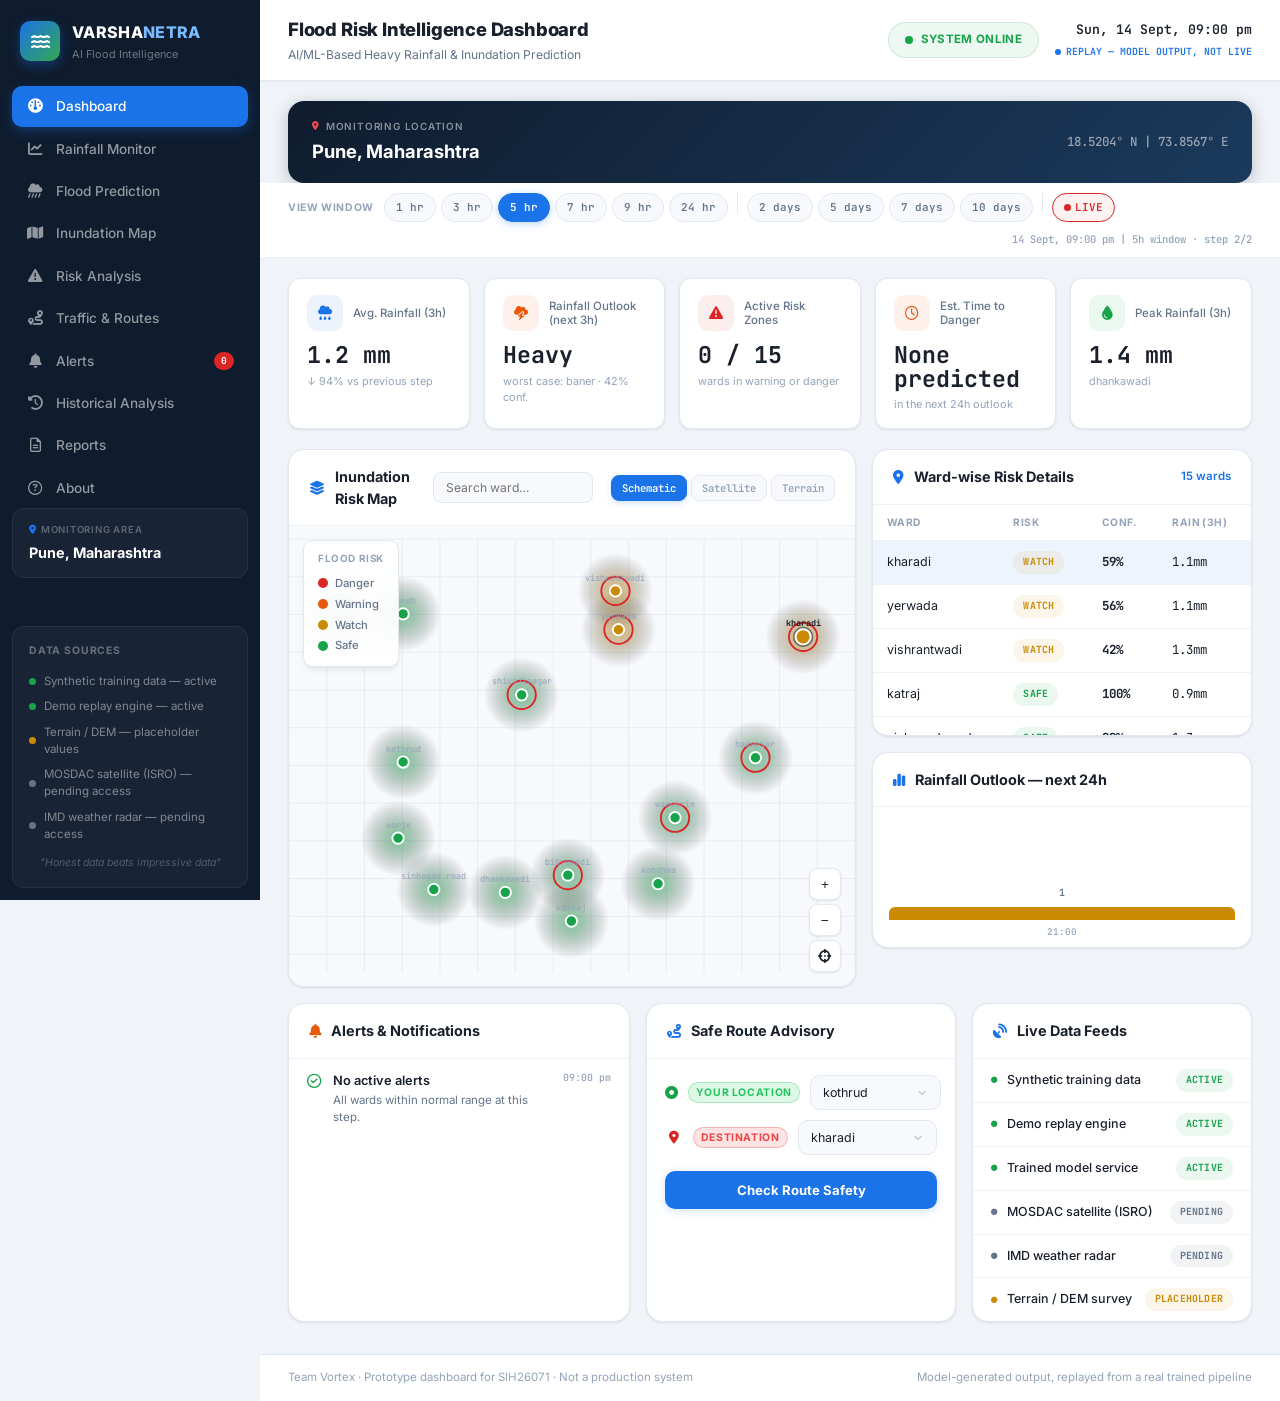
==== commit 25e08df4: "fix: Traffic & Routes timespan update + add route icon labels - Fix Traffic & Routes view not refres" ====
--- a/dashboard.html
+++ b/dashboard.html
@@ -380,6 +380,12 @@
   .route-body{padding:16px 18px;}
   .route-row{display:flex; align-items:center; gap:10px; margin-bottom:10px;}
   .route-row i{width:18px; text-align:center; font-size:.82rem;}
+  .route-icon-label{
+    font-size:.65rem; font-weight:700; letter-spacing:.06em; text-transform:uppercase;
+    padding:2px 7px; border-radius:20px; white-space:nowrap; flex-shrink:0;
+  }
+  .route-icon-label.from{background:rgba(34,197,94,.15); color:#22c55e; border:1px solid rgba(34,197,94,.3);}
+  .route-icon-label.to  {background:rgba(239,68,68,.15);  color:#ef4444; border:1px solid rgba(239,68,68,.3);}
   .route-row select{
     flex:1; background:var(--panel-2); border:1px solid var(--border);
     color:var(--ink); padding:9px 12px; border-radius:10px; font-size:.78rem;
@@ -609,8 +615,8 @@
             <h3>Safe Route Advisory</h3>
           </div>
           <div class="route-body">
-            <div class="route-row"><i class="fa-solid fa-circle-dot" style="color:var(--green)"></i><select id="fromWard"></select></div>
-            <div class="route-row"><i class="fa-solid fa-location-dot" style="color:var(--red)"></i><select id="toWard"></select></div>
+            <div class="route-row"><i class="fa-solid fa-circle-dot" style="color:var(--green)"></i><span class="route-icon-label from">Your Location</span><select id="fromWard"></select></div>
+            <div class="route-row"><i class="fa-solid fa-location-dot" style="color:var(--red)"></i><span class="route-icon-label to">Destination</span><select id="toWard"></select></div>
             <button id="routeBtn" type="button">Check Route Safety</button>
             <div id="routeResult"></div>
           </div>
@@ -774,8 +780,8 @@
           <div class="panel">
             <div class="panel-head"><i class="fa-solid fa-route" style="color:var(--accent)"></i><h3>Route Safety Advisory</h3></div>
             <div class="route-body">
-              <div class="route-row"><i class="fa-solid fa-circle-dot" style="color:var(--green)"></i><select id="fromWard2"></select></div>
-              <div class="route-row"><i class="fa-solid fa-location-dot" style="color:var(--red)"></i><select id="toWard2"></select></div>
+              <div class="route-row"><i class="fa-solid fa-circle-dot" style="color:var(--green)"></i><span class="route-icon-label from">Your Location</span><select id="fromWard2"></select></div>
+              <div class="route-row"><i class="fa-solid fa-location-dot" style="color:var(--red)"></i><span class="route-icon-label to">Destination</span><select id="toWard2"></select></div>
               <button id="routeBtn2" type="button">Check Route Safety</button>
               <div id="routeResult2"></div>
             </div>
@@ -1078,6 +1084,7 @@
   if(currentView === 'forecast')  renderForecastGrid();
   if(currentView === 'map')       renderMap2();
   if(currentView === 'alerts')    renderFullAlertLog();
+  if(currentView === 'routes')    renderRoutesView();
 
   const current = {};
   wards.forEach(w => current[w.ward] = currentPred(w.ward));
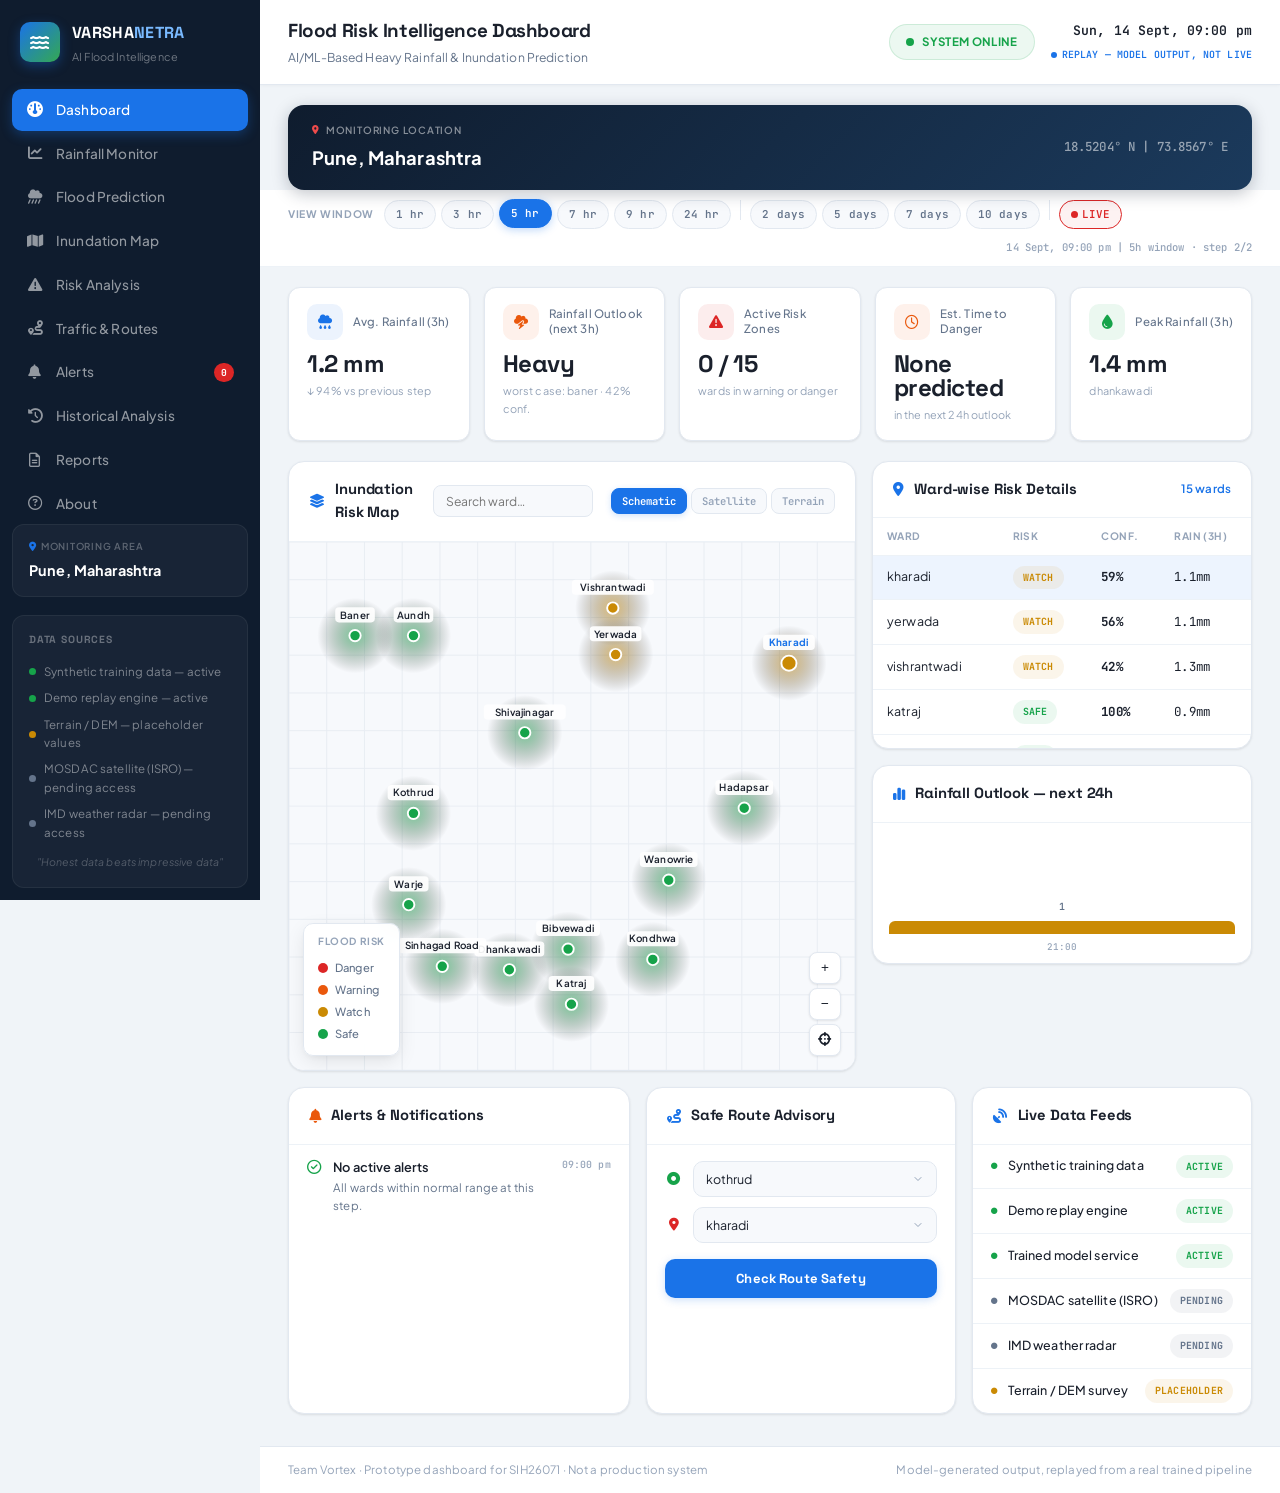
==== commit 4b5ff49a: "UI: improved fonts, hover effects, map label fixes, ward visibility fix" ====
--- a/dashboard.html
+++ b/dashboard.html
@@ -7,7 +7,7 @@
 <title>Varshanetra — Flood Risk Intelligence Dashboard</title>
 <link rel="preconnect" href="https://fonts.googleapis.com">
 <link rel="preconnect" href="https://fonts.gstatic.com" crossorigin>
-<link href="https://fonts.googleapis.com/css2?family=Inter:wght@300;400;500;600;700;800&family=JetBrains+Mono:wght@400;500;600;700&display=swap" rel="stylesheet">
+<link href="https://fonts.googleapis.com/css2?family=Plus+Jakarta+Sans:ital,wght@0,300;0,400;0,500;0,600;0,700;0,800;1,400&family=Space+Grotesk:wght@400;500;600;700&family=JetBrains+Mono:wght@400;500;600;700&display=swap" rel="stylesheet">
 <link rel="stylesheet" href="https://cdnjs.cloudflare.com/ajax/libs/font-awesome/6.5.1/css/all.min.css">
 <style>
   :root{
@@ -36,13 +36,17 @@
     --grey:#64748B;
     --grey-soft:rgba(100,116,139,.08);
     --mono:'JetBrains Mono', ui-monospace, monospace;
-    --sans:'Inter', -apple-system, BlinkMacSystemFont, 'Segoe UI', sans-serif;
+    --sans:'Plus Jakarta Sans', 'Space Grotesk', -apple-system, BlinkMacSystemFont, sans-serif;
+    --heading:'Space Grotesk', 'Plus Jakarta Sans', sans-serif;
     --radius:12px;
     --radius-lg:16px;
     --shadow-sm:0 1px 3px rgba(0,0,0,.06), 0 1px 2px rgba(0,0,0,.04);
-    --shadow:0 4px 6px -1px rgba(0,0,0,.07), 0 2px 4px -2px rgba(0,0,0,.05);
-    --shadow-lg:0 10px 25px -3px rgba(0,0,0,.08), 0 4px 10px -4px rgba(0,0,0,.04);
-    --transition:all .2s cubic-bezier(.4,0,.2,1);
+    --shadow:0 6px 20px -2px rgba(0,0,0,.1), 0 3px 8px -3px rgba(0,0,0,.07);
+    --shadow-lg:0 16px 32px -4px rgba(0,0,0,.12), 0 6px 14px -6px rgba(0,0,0,.07);
+    --shadow-accent:0 8px 24px -4px rgba(26,115,232,.22);
+    --transition:all .22s cubic-bezier(.4,0,.2,1);
+    --transition-slow:all .4s cubic-bezier(.4,0,.2,1);
+    --transition-spring:all .3s cubic-bezier(.34,1.56,.64,1);
   }
 
   *{box-sizing:border-box; margin:0; padding:0;}
@@ -50,10 +54,17 @@
   body{
     background:var(--bg); color:var(--ink); font-family:var(--sans);
     -webkit-font-smoothing:antialiased; -moz-osx-font-smoothing:grayscale;
-    font-size:14px; line-height:1.5;
+    font-size:14px; line-height:1.6;
+    letter-spacing:.01em;
   }
   .mono{font-family:var(--mono);}
   a{color:inherit; text-decoration:none;}
+
+  /* ====== HEADING FONT ====== */
+  h1,h2,h3,h4,h5,.brand .name,.stat-card .value{
+    font-family:var(--heading);
+    font-feature-settings:'ss01','cv01';
+  }
 
   /* ========== LAYOUT ========== */
   .app{display:grid; grid-template-columns:260px 1fr; min-height:100vh;}
@@ -89,18 +100,36 @@
     display:flex; align-items:center; gap:12px;
     padding:10px 14px; border-radius:10px;
     color:rgba(255,255,255,.55); font-size:.85rem; font-weight:500;
-    transition:var(--transition); position:relative;
-  }
-  nav.sidenav a i{width:18px; text-align:center; font-size:.9rem;}
-  nav.sidenav a:hover{background:var(--sidebar-hover); color:rgba(255,255,255,.85);}
+    transition:var(--transition); position:relative; overflow:hidden;
+  }
+  nav.sidenav a i{
+    width:18px; text-align:center; font-size:.9rem;
+    transition:var(--transition-spring);
+    display:inline-block;
+  }
+  nav.sidenav a:hover{
+    background:var(--sidebar-hover); color:rgba(255,255,255,.9);
+    padding-left:18px;
+  }
+  nav.sidenav a:hover i{
+    transform:scale(1.25) rotate(-8deg);
+    color:#7ABAFF;
+  }
   nav.sidenav a.active{
     background:var(--sidebar-active); color:#fff;
     box-shadow:0 4px 12px rgba(26,115,232,.3);
   }
+  nav.sidenav a.active i{transform:scale(1.1);}
   nav.sidenav a .badge{
     margin-left:auto; background:var(--red); color:#fff; font-size:.6rem;
     font-family:var(--mono); font-weight:700;
     padding:2px 7px; border-radius:100px; min-width:20px; text-align:center;
+    animation:badge-bounce 1.8s ease-in-out infinite;
+  }
+  @keyframes badge-bounce{
+    0%,100%{transform:translateY(0);}
+    40%{transform:translateY(-3px);}
+    60%{transform:translateY(-1px);}
   }
 
   .side-block{
@@ -133,10 +162,11 @@
     box-shadow:0 1px 3px rgba(0,0,0,.03);
   }
   header.topbar .titles h1{
-    font-size:1.15rem; font-weight:800; color:var(--ink);
-    letter-spacing:-.01em;
-  }
-  header.topbar .titles p{font-size:.76rem; color:var(--ink-soft); margin-top:2px; font-weight:400;}
+    font-size:1.18rem; font-weight:700; color:var(--ink);
+    letter-spacing:-.02em;
+    font-family:var(--heading);
+  }
+  header.topbar .titles p{font-size:.76rem; color:var(--ink-soft); margin-top:2px; font-weight:400; letter-spacing:.01em;}
   header.topbar .spacer{flex:1;}
 
   .system-status{
@@ -249,24 +279,60 @@
   .stats{display:grid; grid-template-columns:repeat(5,1fr); gap:14px; margin-bottom:20px;}
   @media(max-width:1200px){.stats{grid-template-columns:repeat(3,1fr);}}
   @media(max-width:640px){.stats{grid-template-columns:repeat(2,1fr);}}
+
   .stat-card{
     background:var(--panel); border:1px solid var(--border);
     border-radius:var(--radius); padding:16px 18px;
     box-shadow:var(--shadow-sm);
-    transition:var(--transition);
-  }
+    transition:transform .28s cubic-bezier(.34,1.2,.64,1),
+               box-shadow .22s ease,
+               border-color .22s ease;
+    position:relative; overflow:hidden;
+  }
+
+  /* Shimmer sweep overlay */
+  .stat-card::before{
+    content:'';
+    position:absolute; top:0; left:-120%; width:60%; height:100%;
+    background:linear-gradient(100deg,
+      transparent 0%,
+      rgba(255,255,255,.55) 50%,
+      transparent 100%);
+    transform:skewX(-20deg);
+    transition:left .55s ease;
+    pointer-events:none;
+  }
+  .stat-card:hover::before{left:160%;}
+
+  /* Bottom accent bar */
+  .stat-card::after{
+    content:''; position:absolute; bottom:0; left:0; right:0; height:2.5px;
+    background:linear-gradient(90deg, var(--accent), rgba(26,115,232,.0));
+    transform:scaleX(0); transform-origin:left;
+    transition:transform .3s cubic-bezier(.4,0,.2,1);
+  }
+  .stat-card:hover::after{transform:scaleX(1);}
+
   .stat-card:hover{
-    box-shadow:var(--shadow); transform:translateY(-2px);
-    border-color:var(--accent-glow);
-  }
+    box-shadow:var(--shadow), 0 0 0 1px rgba(26,115,232,.12);
+    transform:translateY(-5px) scale(1.01);
+    border-color:rgba(26,115,232,.22);
+  }
+  .stat-card:active{transform:translateY(-2px) scale(.99);}
   .stat-card .top{display:flex; align-items:center; gap:10px; margin-bottom:12px;}
   .stat-card .icon{
     width:36px; height:36px; border-radius:10px;
     display:flex; align-items:center; justify-content:center;
     font-size:.88rem; flex:none;
-  }
-  .stat-card .label{font-size:.72rem; color:var(--ink-soft); font-weight:500; line-height:1.3;}
-  .stat-card .value{font-family:var(--mono); font-size:1.45rem; font-weight:700; line-height:1; color:var(--ink);}
+    transition:var(--transition-spring);
+  }
+  .stat-card:hover .icon{transform:scale(1.18) rotate(-6deg);}
+  .stat-card .label{font-size:.72rem; color:var(--ink-soft); font-weight:500; line-height:1.3; font-family:var(--sans);}
+  .stat-card .value{
+    font-family:var(--heading);
+    font-size:1.5rem; font-weight:700; line-height:1; color:var(--ink);
+    letter-spacing:-.02em;
+  }
   .stat-card .sub{font-size:.68rem; color:var(--ink-dim); margin-top:6px; font-weight:400;}
   .stat-card .badge{
     display:inline-block; font-family:var(--mono); font-size:.64rem; font-weight:700;
@@ -278,14 +344,24 @@
     background:var(--panel); border:1px solid var(--border);
     border-radius:var(--radius-lg); overflow:hidden;
     box-shadow:var(--shadow-sm);
-    transition:var(--transition);
-  }
-  .panel:hover{box-shadow:var(--shadow);}
+    transition:transform .26s cubic-bezier(.4,0,.2,1),
+               box-shadow .26s cubic-bezier(.4,0,.2,1),
+               border-color .22s ease;
+  }
+  .panel:hover{
+    box-shadow:var(--shadow-lg);
+    transform:translateY(-3px);
+    border-color:rgba(26,115,232,.15);
+  }
+  .panel:active{transform:translateY(-1px);}
   .panel-head{
     display:flex; align-items:center; gap:10px;
     padding:16px 20px; border-bottom:1px solid var(--border-soft);
   }
-  .panel-head h3{margin:0; font-size:.9rem; font-weight:700; flex:1; color:var(--ink);}
+  .panel-head h3{
+    margin:0; font-size:.92rem; font-weight:700; flex:1; color:var(--ink);
+    font-family:var(--heading); letter-spacing:-.01em;
+  }
   .panel-head .view-all{font-size:.72rem; color:var(--accent); font-weight:600; cursor:default;}
   .panel-head input.search{
     background:var(--panel-2); border:1px solid var(--border); border-radius:8px;
@@ -306,10 +382,10 @@
   .maingrid{display:grid; grid-template-columns:1fr 380px; gap:16px; margin-bottom:16px;}
   @media(max-width:1000px){.maingrid{grid-template-columns:1fr;}}
 
-  #mapWrap{position:relative; height:460px; background:var(--panel-2);}
-  #mapSvg{width:100%; height:100%; display:block;}
+  #mapWrap{position:relative; width:100%; background:var(--panel-2);}
+  #mapSvg{width:100%; height:auto; display:block;}
   .legend{
-    position:absolute; left:14px; top:14px;
+    position:absolute; left:14px; bottom:14px;
     background:rgba(255,255,255,.92); backdrop-filter:blur(12px);
     border:1px solid var(--border); border-radius:10px; padding:10px 14px;
     box-shadow:var(--shadow);
@@ -321,17 +397,31 @@
   .mapctrls button{
     width:32px; height:32px; background:var(--panel); border:1px solid var(--border);
     color:var(--ink); border-radius:8px; cursor:pointer; font-size:.85rem;
-    box-shadow:var(--shadow-sm); transition:var(--transition);
-  }
-  .mapctrls button:hover{border-color:var(--accent); color:var(--accent);}
+    box-shadow:var(--shadow-sm); transition:var(--transition-spring);
+  }
+  .mapctrls button:hover{
+    border-color:var(--accent); color:var(--accent);
+    transform:scale(1.12);
+    box-shadow:0 4px 12px rgba(26,115,232,.2);
+  }
+  .mapctrls button:active{transform:scale(.95);}
 
   .ward-dot{cursor:pointer;}
-  .ward-label{font-family:var(--mono); font-size:9px; fill:var(--ink-dim); pointer-events:none;}
-  .ward-label.selected{fill:var(--ink); font-weight:700;}
-  .pulse{animation:pulse-ring 1.7s ease-out infinite;}
+  .ward-label{
+    font-family:var(--sans); font-size:10.5px; font-weight:600;
+    fill:#1A202C; pointer-events:none;
+    text-transform:capitalize;
+    letter-spacing:.02em;
+  }
+  .ward-label.selected{fill:var(--accent); font-weight:700;}
+  .ward-label-bg{
+    fill:rgba(255,255,255,.92);
+    rx:4px; ry:4px;
+    pointer-events:none;
+  }
+  .pulse{animation:none;}
   @keyframes pulse-ring{0%{opacity:.5; r:15;} 100%{opacity:0; r:28;}}
-  .match-ring{fill:none; stroke:var(--ink); stroke-width:1.5; opacity:0;}
-  .match-ring.show{opacity:.6;}
+  .match-ring{display:none;}
 
   /* ========== RIGHT COLUMN ========== */
   .rightcol{display:flex; flex-direction:column; gap:16px;}
@@ -368,11 +458,12 @@
   .alert-item{
     display:flex; gap:12px; padding:12px 18px;
     border-bottom:1px solid var(--border-soft);
-    transition:var(--transition);
+    transition:background .18s ease, padding-left .2s cubic-bezier(.4,0,.2,1);
   }
   .alert-item:last-child{border-bottom:none;}
-  .alert-item:hover{background:var(--panel-2);}
-  .alert-item i{margin-top:3px; font-size:.9rem;}
+  .alert-item:hover{background:var(--panel-2); padding-left:22px;}
+  .alert-item i{margin-top:3px; font-size:.9rem; transition:var(--transition-spring);}
+  .alert-item:hover i{transform:scale(1.2);}
   .alert-item .txt b{display:block; font-size:.8rem; margin-bottom:2px; font-weight:600; color:var(--ink);}
   .alert-item .txt p{margin:0; font-size:.72rem; color:var(--ink-soft);}
   .alert-item .time{margin-left:auto; font-family:var(--mono); font-size:.62rem; color:var(--ink-dim); white-space:nowrap; font-weight:500;}
@@ -380,12 +471,6 @@
   .route-body{padding:16px 18px;}
   .route-row{display:flex; align-items:center; gap:10px; margin-bottom:10px;}
   .route-row i{width:18px; text-align:center; font-size:.82rem;}
-  .route-icon-label{
-    font-size:.65rem; font-weight:700; letter-spacing:.06em; text-transform:uppercase;
-    padding:2px 7px; border-radius:20px; white-space:nowrap; flex-shrink:0;
-  }
-  .route-icon-label.from{background:rgba(34,197,94,.15); color:#22c55e; border:1px solid rgba(34,197,94,.3);}
-  .route-icon-label.to  {background:rgba(239,68,68,.15);  color:#ef4444; border:1px solid rgba(239,68,68,.3);}
   .route-row select{
     flex:1; background:var(--panel-2); border:1px solid var(--border);
     color:var(--ink); padding:9px 12px; border-radius:10px; font-size:.78rem;
@@ -399,12 +484,32 @@
 
   #routeBtn, #routeBtn2{
     width:100%; background:var(--accent); border:none; color:#fff;
-    font-weight:700; font-size:.82rem; font-family:var(--sans);
+    font-weight:700; font-size:.82rem; font-family:var(--heading);
     padding:11px; border-radius:10px; cursor:pointer; margin-top:6px;
-    transition:var(--transition);
-    box-shadow:0 2px 8px rgba(26,115,232,.2);
-  }
-  #routeBtn:hover, #routeBtn2:hover{filter:brightness(1.08); transform:translateY(-1px); box-shadow:0 4px 12px rgba(26,115,232,.3);}
+    transition:transform .22s cubic-bezier(.34,1.4,.64,1),
+               box-shadow .22s ease,
+               filter .15s ease;
+    box-shadow:0 2px 8px rgba(26,115,232,.22);
+    letter-spacing:.01em;
+    position:relative; overflow:hidden;
+  }
+  #routeBtn::after, #routeBtn2::after{
+    content:'';
+    position:absolute; inset:0;
+    background:linear-gradient(120deg,transparent 30%,rgba(255,255,255,.25) 50%,transparent 70%);
+    transform:translateX(-100%);
+    transition:transform .45s ease;
+  }
+  #routeBtn:hover::after, #routeBtn2:hover::after{transform:translateX(100%);}
+  #routeBtn:hover, #routeBtn2:hover{
+    transform:translateY(-2px) scale(1.01);
+    box-shadow:var(--shadow-accent);
+    filter:brightness(1.06);
+  }
+  #routeBtn:active, #routeBtn2:active{
+    transform:translateY(0) scale(.97);
+    box-shadow:0 1px 4px rgba(26,115,232,.2);
+  }
   #routeResult, #routeResult2{
     margin-top:12px; font-size:.74rem; color:var(--ink-soft);
     background:var(--panel-2); border:1px solid var(--border-soft);
@@ -414,16 +519,19 @@
   .feed-row{
     display:flex; align-items:center; gap:10px;
     padding:10px 18px; border-bottom:1px solid var(--border-soft);
-    font-size:.78rem; transition:var(--transition);
+    font-size:.78rem;
+    transition:background .18s ease, padding-left .2s cubic-bezier(.4,0,.2,1);
   }
   .feed-row:last-child{border-bottom:none;}
-  .feed-row:hover{background:var(--panel-2);}
-  .feed-row .name{flex:1; font-weight:500; color:var(--ink);}
+  .feed-row:hover{background:var(--panel-2); padding-left:22px;}
+  .feed-row .name{flex:1; font-weight:500; color:var(--ink); font-family:var(--sans);}
   .feed-status{
     font-family:var(--mono); font-size:.62rem; font-weight:700;
     padding:4px 10px; border-radius:100px; text-transform:uppercase;
     letter-spacing:.02em;
-  }
+    transition:var(--transition-spring);
+  }
+  .feed-row:hover .feed-status{transform:scale(1.06);}
 
   /* ========== FOOTER ========== */
   footer{
@@ -449,9 +557,153 @@
   ::-webkit-scrollbar-thumb{background:var(--border); border-radius:3px;}
   ::-webkit-scrollbar-thumb:hover{background:var(--ink-dim);}
 
-  /* ========== ANIMATIONS ========== */
-  @keyframes fadeIn{from{opacity:0; transform:translateY(8px);} to{opacity:1; transform:translateY(0);}}
-  .view{animation:fadeIn .3s ease-out;}
+  /* ========== VIEW TRANSITION ========== */
+  @keyframes fadeIn{
+    from{opacity:0; transform:translateY(10px);}
+    to  {opacity:1; transform:translateY(0);}
+  }
+  .view{animation:fadeIn .35s cubic-bezier(.4,0,.2,1);}
+
+  /* ========== GLOBAL: ALL VIEWS ========== */
+
+  /* --- Zone table row hover slide (all views) --- */
+  table.zones tr{
+    cursor:pointer;
+    transition:background .15s ease;
+  }
+  table.zones tr:hover td{background:var(--panel-2);}
+  table.zones td{
+    transition:background .15s ease;
+  }
+
+  /* --- Location banner subtle shine --- */
+  .location-banner{
+    position:relative; overflow:hidden;
+  }
+  .location-banner::after{
+    content:'';
+    position:absolute; top:0; left:-80%; width:50%; height:100%;
+    background:linear-gradient(100deg,transparent,rgba(255,255,255,.07),transparent);
+    transform:skewX(-20deg);
+    animation:banner-shine 5s ease-in-out infinite;
+  }
+  @keyframes banner-shine{
+    0%{left:-80%;} 50%{left:150%;} 100%{left:150%;}
+  }
+
+  /* --- Ts-pill bounce --- */
+  .ts-pill{
+    transition:transform .18s cubic-bezier(.34,1.6,.64,1),
+               background .18s ease,
+               color .18s ease,
+               border-color .18s ease,
+               box-shadow .18s ease;
+  }
+  .ts-pill:hover{transform:translateY(-2px);}
+  .ts-pill:active{transform:scale(.94);}
+  .ts-pill.active{transform:translateY(-1px);}
+
+  /* --- Bar chart hover (Dashboard) --- */
+  .bar-col .bar{
+    transition:height .4s cubic-bezier(.4,0,.2,1), opacity .2s, filter .2s;
+  }
+  .bar-col:hover .bar{opacity:.85; filter:brightness(1.12);}
+  .bar-col:hover .val{color:var(--accent); font-weight:700;}
+
+  /* --- Status badge pop (all views) --- */
+  .status-badge{
+    transition:var(--transition-spring);
+    cursor:default;
+  }
+  .status-badge:hover{transform:scale(1.08);}
+
+  /* --- Maptoggle button spring (all views with maps) --- */
+  .maptoggle button{
+    transition:var(--transition-spring);
+  }
+  .maptoggle button:hover{transform:scale(1.06);}
+  .maptoggle button:active{transform:scale(.94);}
+
+  /* --- Ward dot hover glow (both map views) --- */
+  .ward-dot{
+    transition:filter .2s ease;
+  }
+  .ward-dot:hover{filter:drop-shadow(0 0 6px rgba(26,115,232,.6));}
+
+  /* --- Forecast grid cards (Flood Prediction view) --- */
+  #forecastGrid > div{
+    transition:background .15s ease, box-shadow .22s ease, transform .22s cubic-bezier(.34,1.2,.64,1);
+    cursor:default;
+  }
+  #forecastGrid > div:hover{
+    background:var(--accent-soft) !important;
+    box-shadow:inset 0 0 0 1px rgba(26,115,232,.2);
+    transform:scale(1.03);
+    z-index:1;
+  }
+
+  /* --- Risk Analysis: feature importance bars --- */
+  #importanceChart > div{
+    transition:transform .2s ease, opacity .2s ease;
+  }
+  #importanceChart > div:hover{transform:scaleX(1.01); opacity:.85;}
+
+  /* --- Historical chart bars --- */
+  #historicalChart > div{
+    transition:opacity .18s ease, box-shadow .18s ease;
+  }
+  #historicalChart > div:hover{
+    opacity:.88;
+    box-shadow:0 2px 8px rgba(0,0,0,.1);
+  }
+
+  /* --- Reports print button --- */
+  #reportPanel .panel-head button{
+    transition:transform .22s cubic-bezier(.34,1.4,.64,1),
+               box-shadow .2s ease,
+               filter .15s ease;
+  }
+  #reportPanel .panel-head button:hover{
+    transform:translateY(-2px) scale(1.03);
+    box-shadow:0 6px 16px rgba(26,115,232,.25);
+    filter:brightness(1.07);
+  }
+  #reportPanel .panel-head button:active{
+    transform:scale(.96);
+  }
+
+  /* --- Alert log rows (Alerts view full log) --- */
+  #fullAlertsList .alert-item{
+    transition:background .15s ease, padding-left .18s cubic-bezier(.4,0,.2,1);
+  }
+  #fullAlertsList .alert-item:hover{
+    background:var(--panel-2); padding-left:22px;
+  }
+  #fullAlertsList .alert-item:hover i{transform:scale(1.15);}
+
+  /* --- Route rank table rows (Routes view) --- */
+  #routeRankRows tr{
+    transition:background .15s ease;
+  }
+
+  /* --- Select dropdowns focus ring (all views) --- */
+  select{
+    transition:border-color .18s ease, box-shadow .18s ease;
+  }
+  select:focus{
+    outline:none;
+    border-color:var(--accent);
+    box-shadow:0 0 0 3px var(--accent-glow);
+  }
+
+  /* --- Panel icon bounce on panel head hover --- */
+  .panel-head > i{
+    transition:var(--transition-spring);
+    display:inline-block;
+  }
+  .panel:hover .panel-head > i{
+    transform:scale(1.2) rotate(-8deg);
+  }
 </style>
 </head>
 <body>
@@ -559,7 +811,7 @@
             </div>
           </div>
           <div id="mapWrap">
-            <svg id="mapSvg" viewBox="0 0 600 460" xmlns="http://www.w3.org/2000/svg"></svg>
+            <svg id="mapSvg" viewBox="0 0 600 560" xmlns="http://www.w3.org/2000/svg"></svg>
             <div class="legend">
               <div class="lt">Flood Risk</div>
               <div class="li"><span class="sw" style="background:var(--red)"></span>Danger</div>
@@ -615,8 +867,8 @@
             <h3>Safe Route Advisory</h3>
           </div>
           <div class="route-body">
-            <div class="route-row"><i class="fa-solid fa-circle-dot" style="color:var(--green)"></i><span class="route-icon-label from">Your Location</span><select id="fromWard"></select></div>
-            <div class="route-row"><i class="fa-solid fa-location-dot" style="color:var(--red)"></i><span class="route-icon-label to">Destination</span><select id="toWard"></select></div>
+            <div class="route-row"><i class="fa-solid fa-circle-dot" style="color:var(--green)"></i><select id="fromWard"></select></div>
+            <div class="route-row"><i class="fa-solid fa-location-dot" style="color:var(--red)"></i><select id="toWard"></select></div>
             <button id="routeBtn" type="button">Check Route Safety</button>
             <div id="routeResult"></div>
           </div>
@@ -738,8 +990,8 @@
               <button id="mapModeVuln">Terrain Vulnerability</button>
             </div>
           </div>
-          <div id="mapWrap2" style="position:relative; height:560px; background:var(--panel-2)">
-            <svg id="mapSvg2" viewBox="0 0 600 460" xmlns="http://www.w3.org/2000/svg"></svg>
+          <div id="mapWrap2" style="position:relative; width:100%; background:var(--panel-2)">
+            <svg id="mapSvg2" viewBox="0 0 600 560" xmlns="http://www.w3.org/2000/svg" style="width:100%;height:auto;display:block;"></svg>
             <div class="legend" id="legend2">
               <div class="lt">Flood Risk</div>
               <div class="li"><span class="sw" style="background:var(--red)"></span>Danger</div>
@@ -780,8 +1032,8 @@
           <div class="panel">
             <div class="panel-head"><i class="fa-solid fa-route" style="color:var(--accent)"></i><h3>Route Safety Advisory</h3></div>
             <div class="route-body">
-              <div class="route-row"><i class="fa-solid fa-circle-dot" style="color:var(--green)"></i><span class="route-icon-label from">Your Location</span><select id="fromWard2"></select></div>
-              <div class="route-row"><i class="fa-solid fa-location-dot" style="color:var(--red)"></i><span class="route-icon-label to">Destination</span><select id="toWard2"></select></div>
+              <div class="route-row"><i class="fa-solid fa-circle-dot" style="color:var(--green)"></i><select id="fromWard2"></select></div>
+              <div class="route-row"><i class="fa-solid fa-location-dot" style="color:var(--red)"></i><select id="toWard2"></select></div>
               <button id="routeBtn2" type="button">Check Route Safety</button>
               <div id="routeResult2"></div>
             </div>
@@ -960,10 +1212,10 @@
 // --- map projection ---
 const lats = wards.map(w=>w.lat), lons = wards.map(w=>w.lon);
 const latMin=Math.min(...lats), latMax=Math.max(...lats), lonMin=Math.min(...lons), lonMax=Math.max(...lons);
-const PAD=55;
+const PAD=70;
 function project(lat,lon){
   const x = PAD + (lon-lonMin)/(lonMax-lonMin) * (600-2*PAD);
-  const y = PAD + (1-(lat-latMin)/(latMax-latMin)) * (460-2*PAD);
+  const y = PAD + (1-(lat-latMin)/(latMax-latMin)) * (560-2*PAD);
   return [x,y];
 }
 
@@ -978,11 +1230,11 @@
   grid.setAttribute('opacity','0.35');
   for(let gx=0; gx<=600; gx+=40){
     const l = document.createElementNS('http://www.w3.org/2000/svg','line');
-    l.setAttribute('x1',gx); l.setAttribute('y1',0); l.setAttribute('x2',gx); l.setAttribute('y2',460);
+    l.setAttribute('x1',gx); l.setAttribute('y1',0); l.setAttribute('x2',gx); l.setAttribute('y2',560);
     l.setAttribute('stroke','#CBD5E1'); l.setAttribute('stroke-width','1');
     grid.appendChild(l);
   }
-  for(let gy=0; gy<=460; gy+=40){
+  for(let gy=0; gy<=560; gy+=40){
     const l = document.createElementNS('http://www.w3.org/2000/svg','line');
     l.setAttribute('x1',0); l.setAttribute('y1',gy); l.setAttribute('x2',600); l.setAttribute('y2',gy);
     l.setAttribute('stroke','#CBD5E1'); l.setAttribute('stroke-width','1');
@@ -1011,24 +1263,28 @@
     g.setAttribute('data-ward', w.ward);
     g.style.cursor = 'pointer';
 
-    const ring = document.createElementNS('http://www.w3.org/2000/svg','circle');
-    ring.setAttribute('cx',x); ring.setAttribute('cy',y); ring.setAttribute('r',15);
-    ring.setAttribute('class','pulse-ring'); ring.setAttribute('fill','none'); ring.setAttribute('stroke-width','2');
-    g.appendChild(ring);
-
-    const match = document.createElementNS('http://www.w3.org/2000/svg','circle');
-    match.setAttribute('cx',x); match.setAttribute('cy',y); match.setAttribute('r',10);
-    match.setAttribute('class','match-ring');
-    g.appendChild(match);
-
     const dot = document.createElementNS('http://www.w3.org/2000/svg','circle');
     dot.setAttribute('cx',x); dot.setAttribute('cy',y); dot.setAttribute('r',6);
     dot.setAttribute('class','ward-dot'); dot.setAttribute('stroke','#fff'); dot.setAttribute('stroke-width','2');
     g.appendChild(dot);
 
+    // Label with white pill background
+    const labelBg = document.createElementNS('http://www.w3.org/2000/svg','rect');
+    const labelText = w.ward.replace('_',' ');
+    const estW = labelText.length * 6.4 + 10; // approx char width + padding
+    labelBg.setAttribute('x', x - estW/2);
+    labelBg.setAttribute('y', y - 30);
+    labelBg.setAttribute('width', estW);
+    labelBg.setAttribute('height', 16);
+    labelBg.setAttribute('rx', 4);
+    labelBg.setAttribute('ry', 4);
+    labelBg.setAttribute('fill', 'rgba(255,255,255,.92)');
+    labelBg.setAttribute('class','ward-label-bg');
+    g.appendChild(labelBg);
+
     const label = document.createElementNS('http://www.w3.org/2000/svg','text');
-    label.setAttribute('x',x); label.setAttribute('y',y-11); label.setAttribute('text-anchor','middle');
-    label.setAttribute('class','ward-label'); label.textContent = w.ward.replace('_',' ');
+    label.setAttribute('x',x); label.setAttribute('y',y-18); label.setAttribute('text-anchor','middle');
+    label.setAttribute('class','ward-label'); label.textContent = labelText;
     g.appendChild(label);
 
     g.addEventListener('click', () => { selectedWard = w.ward; render(); });
@@ -1084,7 +1340,6 @@
   if(currentView === 'forecast')  renderForecastGrid();
   if(currentView === 'map')       renderMap2();
   if(currentView === 'alerts')    renderFullAlertLog();
-  if(currentView === 'routes')    renderRoutesView();
 
   const current = {};
   wards.forEach(w => current[w.ward] = currentPred(w.ward));
@@ -1099,15 +1354,10 @@
     if(heat) heat.setAttribute('r', p.flood_risk==='danger' ? 62 : p.flood_risk==='warning' ? 50 : 40);
 
     const dot = g.querySelector('.ward-dot');
-    const ring = g.querySelector('.pulse-ring');
     const label = g.querySelector('.ward-label');
-    const match = g.querySelector('.match-ring');
     dot.setAttribute('fill', RISK_HEX[p.flood_risk]);
     dot.setAttribute('r', w.ward===selectedWard ? 8 : 6);
     label.classList.toggle('selected', w.ward===selectedWard);
-    match.classList.toggle('show', w.ward===selectedWard);
-    if(p.flood_risk==='danger'){ ring.setAttribute('stroke', RISK_HEX.danger); ring.classList.add('pulse'); }
-    else ring.classList.remove('pulse');
   });
 
   // --- stat cards ---
@@ -1383,10 +1633,10 @@
   grid.setAttribute('opacity','0.35');
   for(let gx=0; gx<=600; gx+=40){
     const l=document.createElementNS('http://www.w3.org/2000/svg','line');
-    l.setAttribute('x1',gx);l.setAttribute('y1',0);l.setAttribute('x2',gx);l.setAttribute('y2',460);
+    l.setAttribute('x1',gx);l.setAttribute('y1',0);l.setAttribute('x2',gx);l.setAttribute('y2',560);
     l.setAttribute('stroke','#CBD5E1');l.setAttribute('stroke-width','1'); grid.appendChild(l);
   }
-  for(let gy=0; gy<=460; gy+=40){
+  for(let gy=0; gy<=560; gy+=40){
     const l=document.createElementNS('http://www.w3.org/2000/svg','line');
     l.setAttribute('x1',0);l.setAttribute('y1',gy);l.setAttribute('x2',600);l.setAttribute('y2',gy);
     l.setAttribute('stroke','#CBD5E1');l.setAttribute('stroke-width','1'); grid.appendChild(l);
@@ -1410,9 +1660,23 @@
     dot.setAttribute('cx',x);dot.setAttribute('cy',y);dot.setAttribute('r',7);
     dot.setAttribute('class','ward-dot'); dot.setAttribute('stroke','#fff'); dot.setAttribute('stroke-width','2');
     g.appendChild(dot);
+    // Label with white pill background
+    const labelText2 = w.ward.replace('_',' ');
+    const estW2 = labelText2.length * 6.4 + 10;
+    const labelBg2 = document.createElementNS('http://www.w3.org/2000/svg','rect');
+    labelBg2.setAttribute('x', x - estW2/2);
+    labelBg2.setAttribute('y', y - 31);
+    labelBg2.setAttribute('width', estW2);
+    labelBg2.setAttribute('height', 16);
+    labelBg2.setAttribute('rx', 4);
+    labelBg2.setAttribute('ry', 4);
+    labelBg2.setAttribute('fill', 'rgba(255,255,255,.92)');
+    labelBg2.setAttribute('class','ward-label-bg');
+    g.appendChild(labelBg2);
+
     const label=document.createElementNS('http://www.w3.org/2000/svg','text');
-    label.setAttribute('x',x);label.setAttribute('y',y-12);label.setAttribute('text-anchor','middle');
-    label.setAttribute('class','ward-label'); label.textContent=w.ward.replace('_',' ');
+    label.setAttribute('x',x);label.setAttribute('y',y-19);label.setAttribute('text-anchor','middle');
+    label.setAttribute('class','ward-label'); label.textContent=labelText2;
     g.appendChild(label);
     svgEl.appendChild(g);
   });
